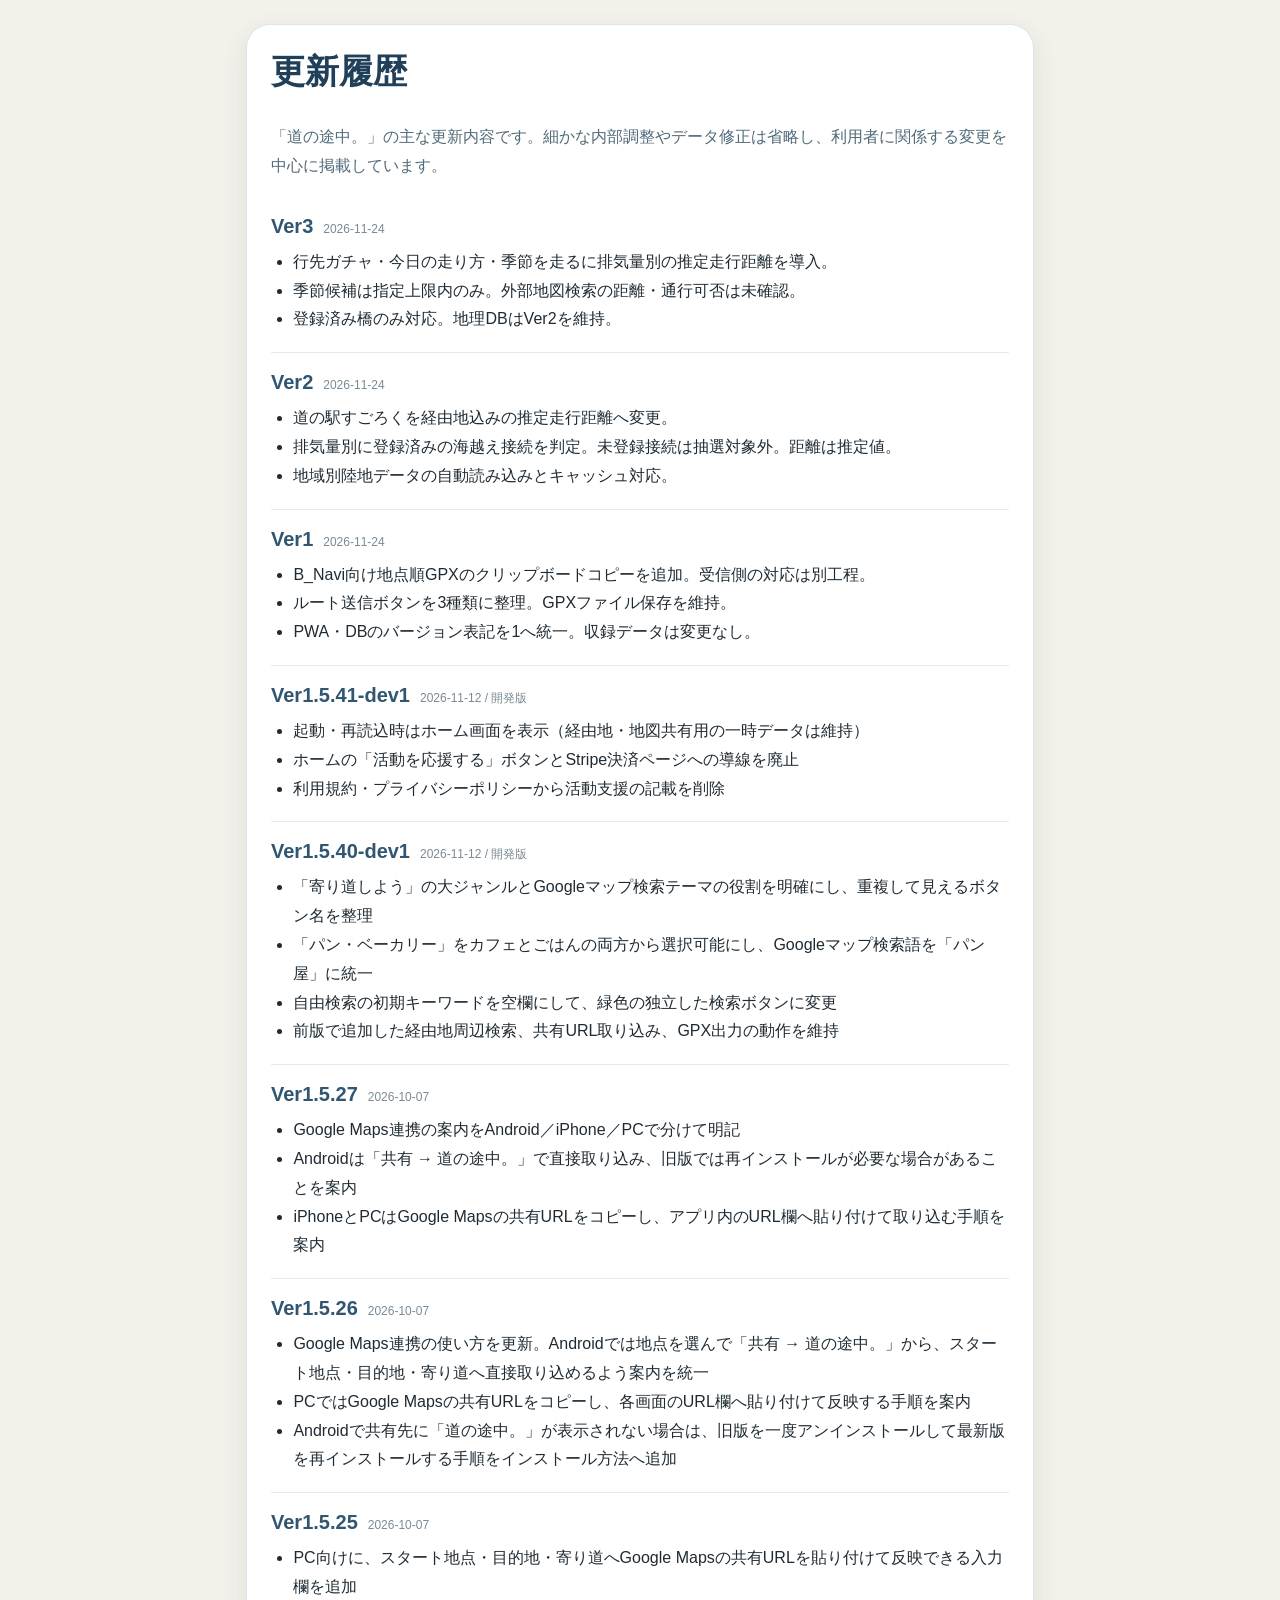
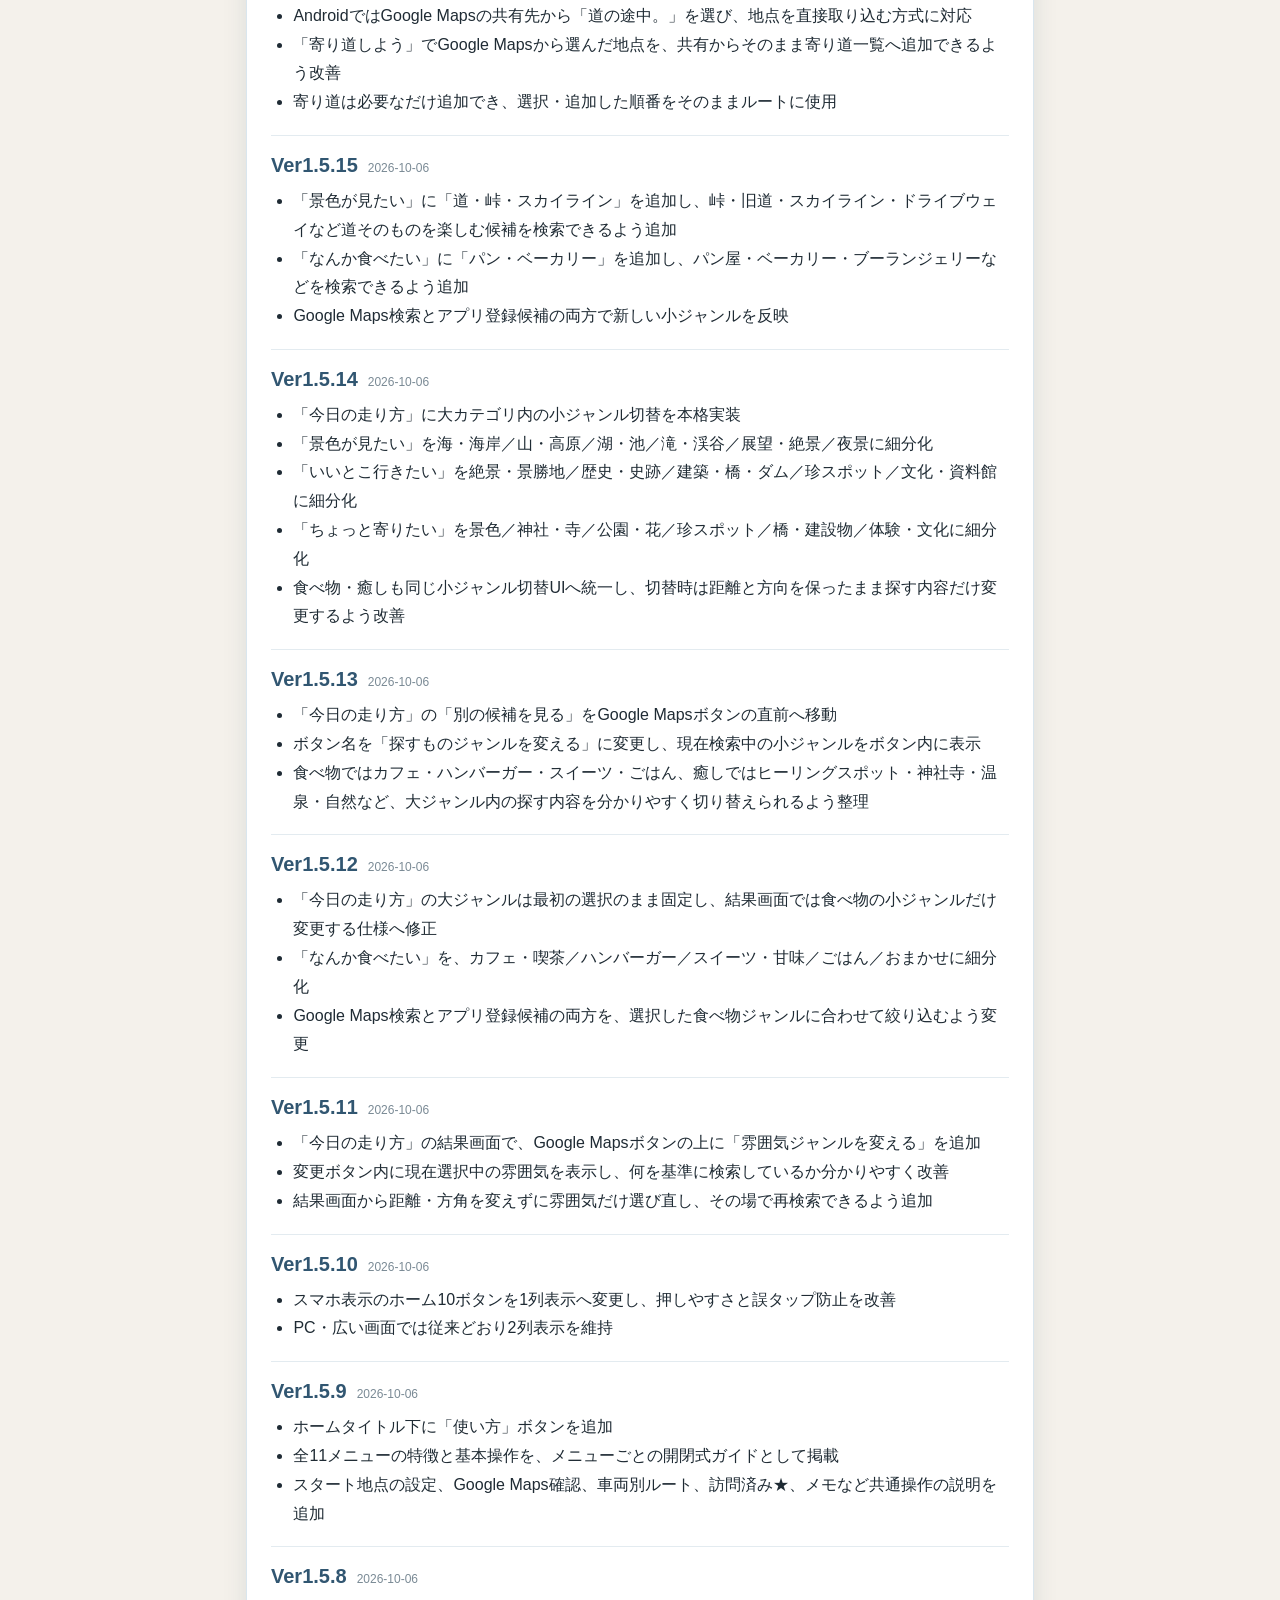
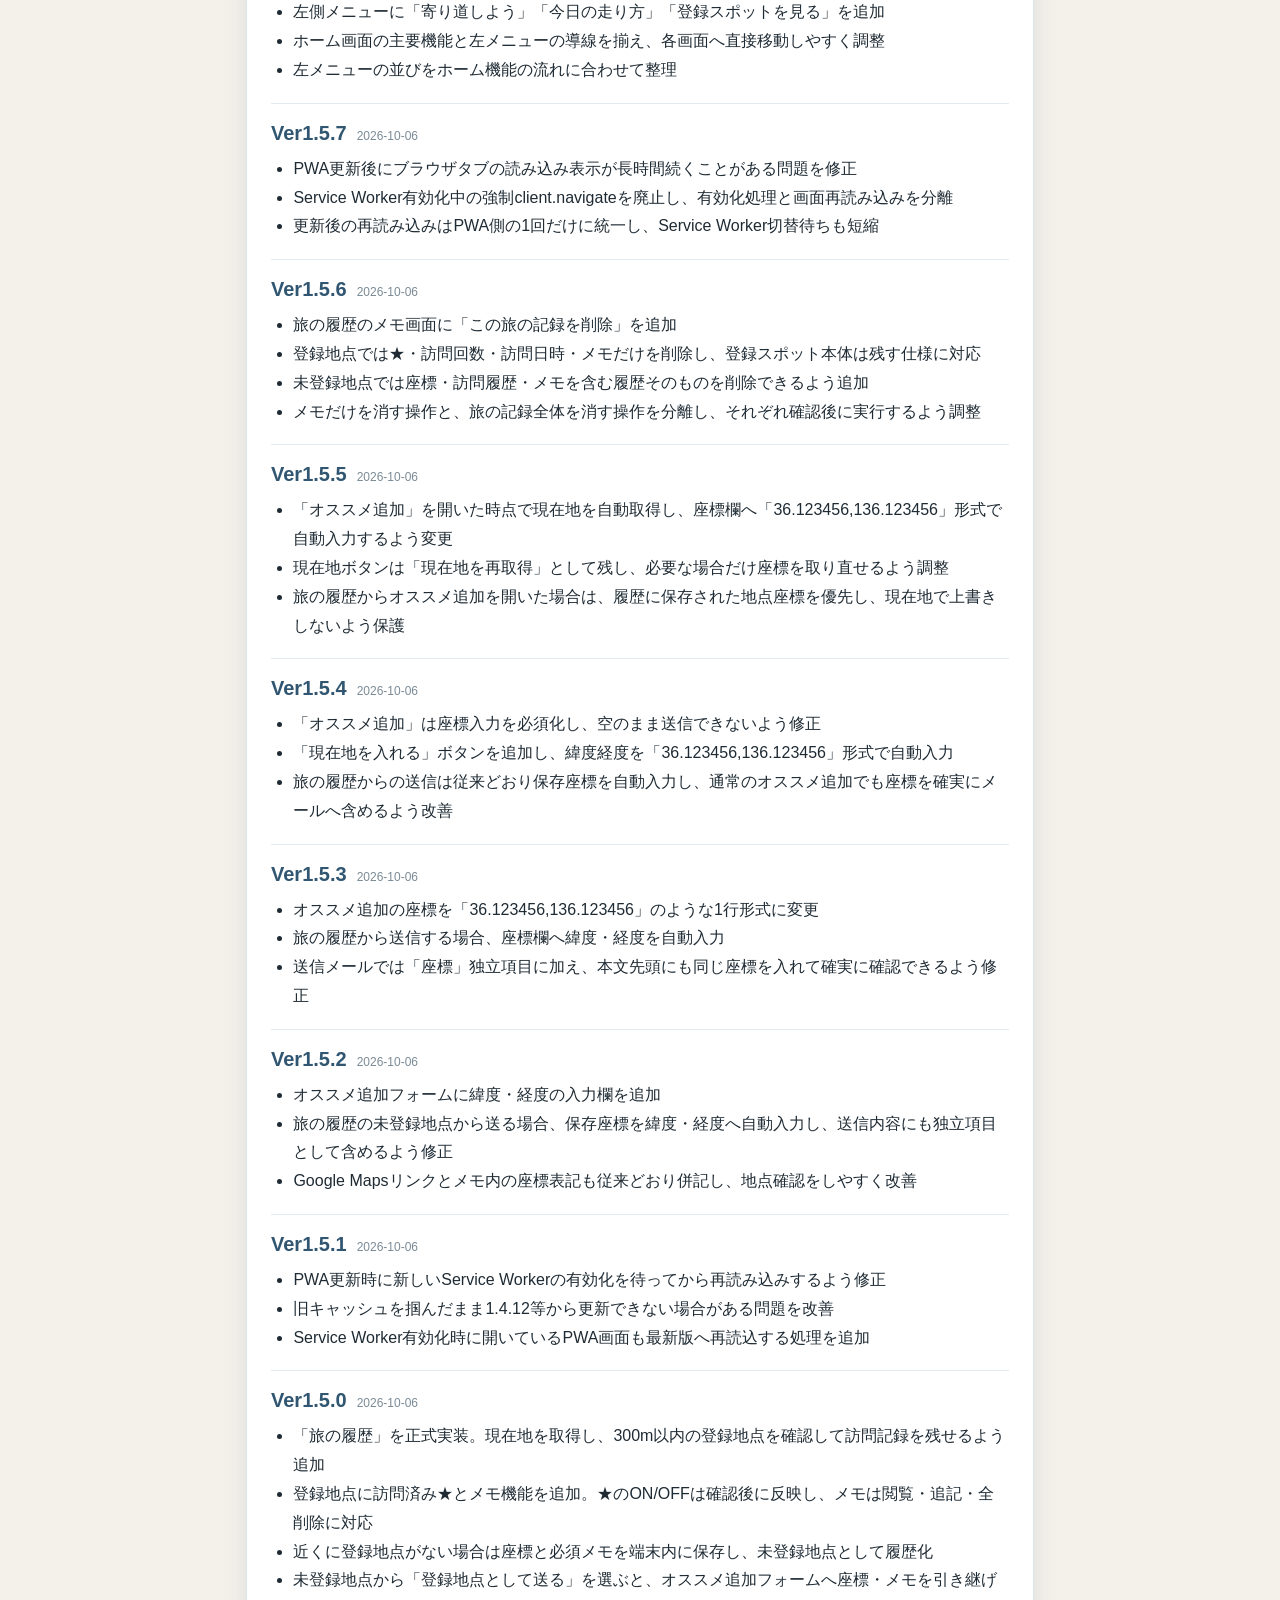
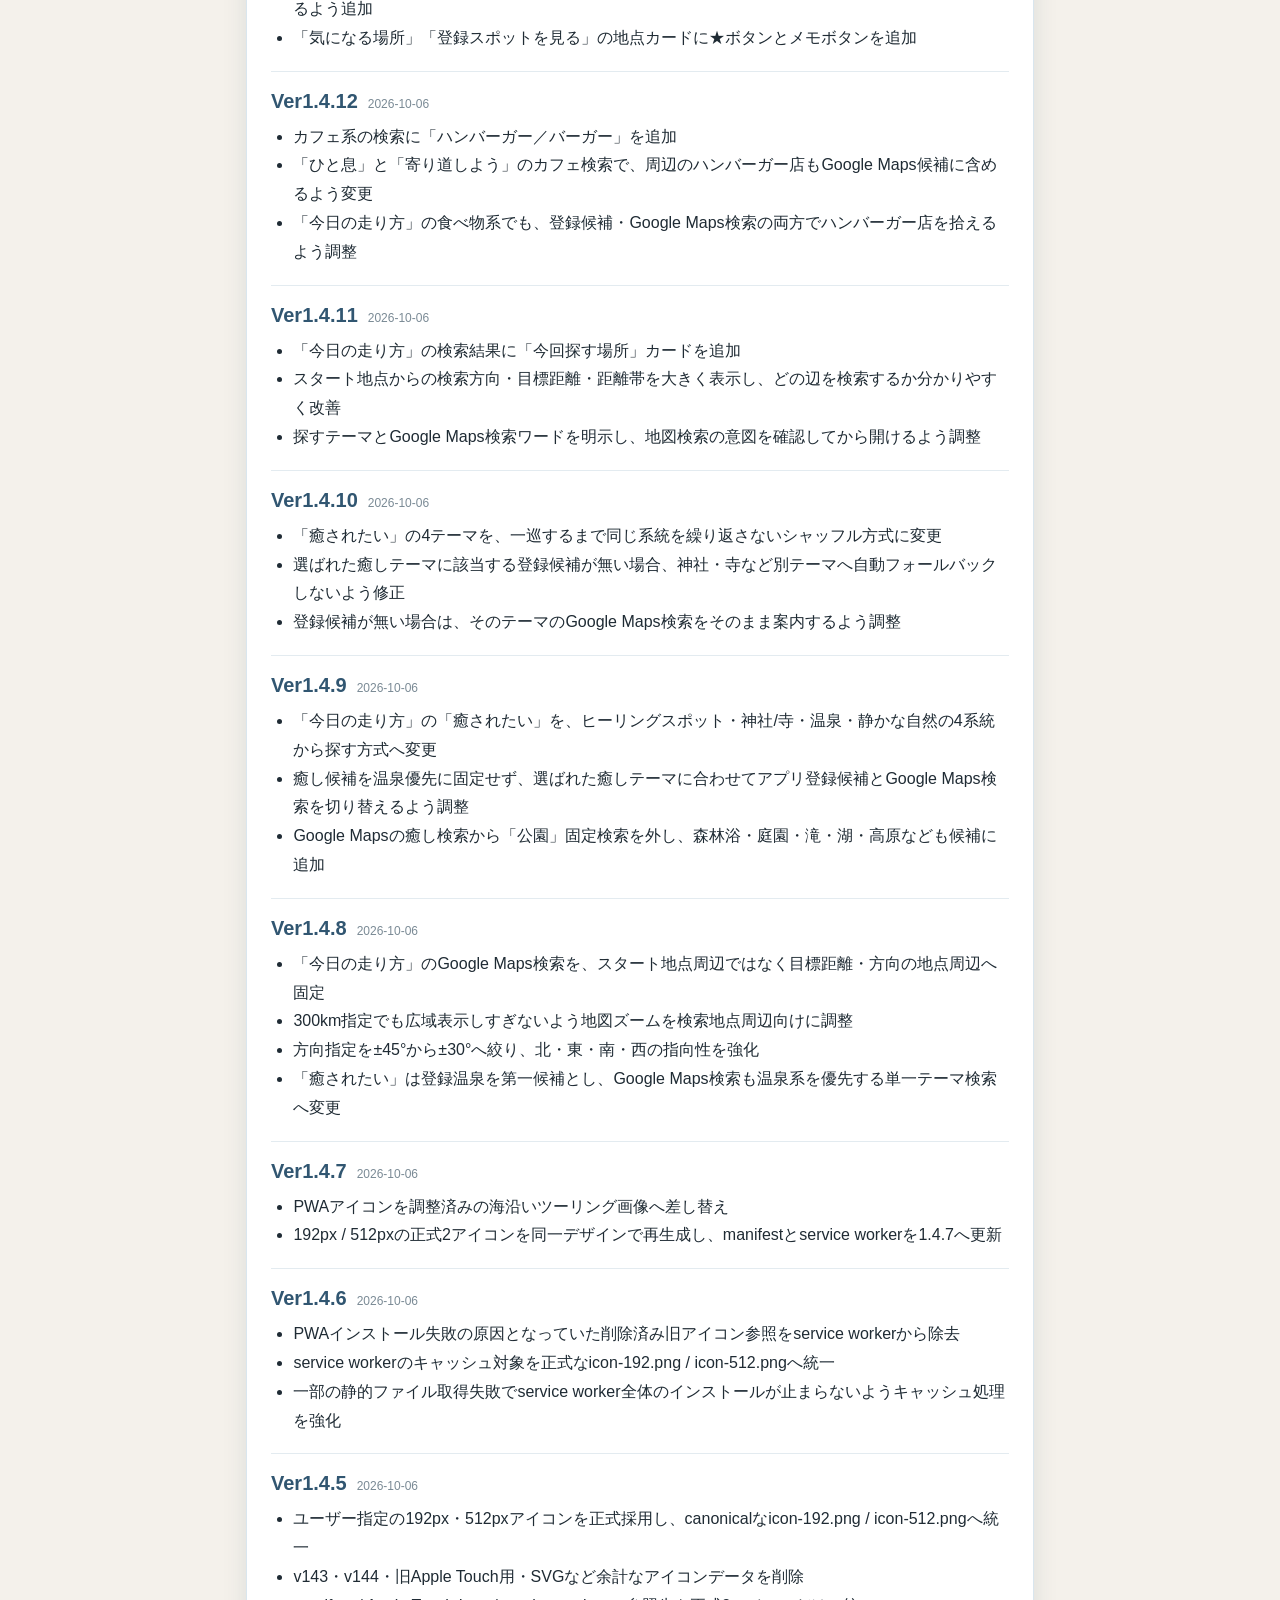
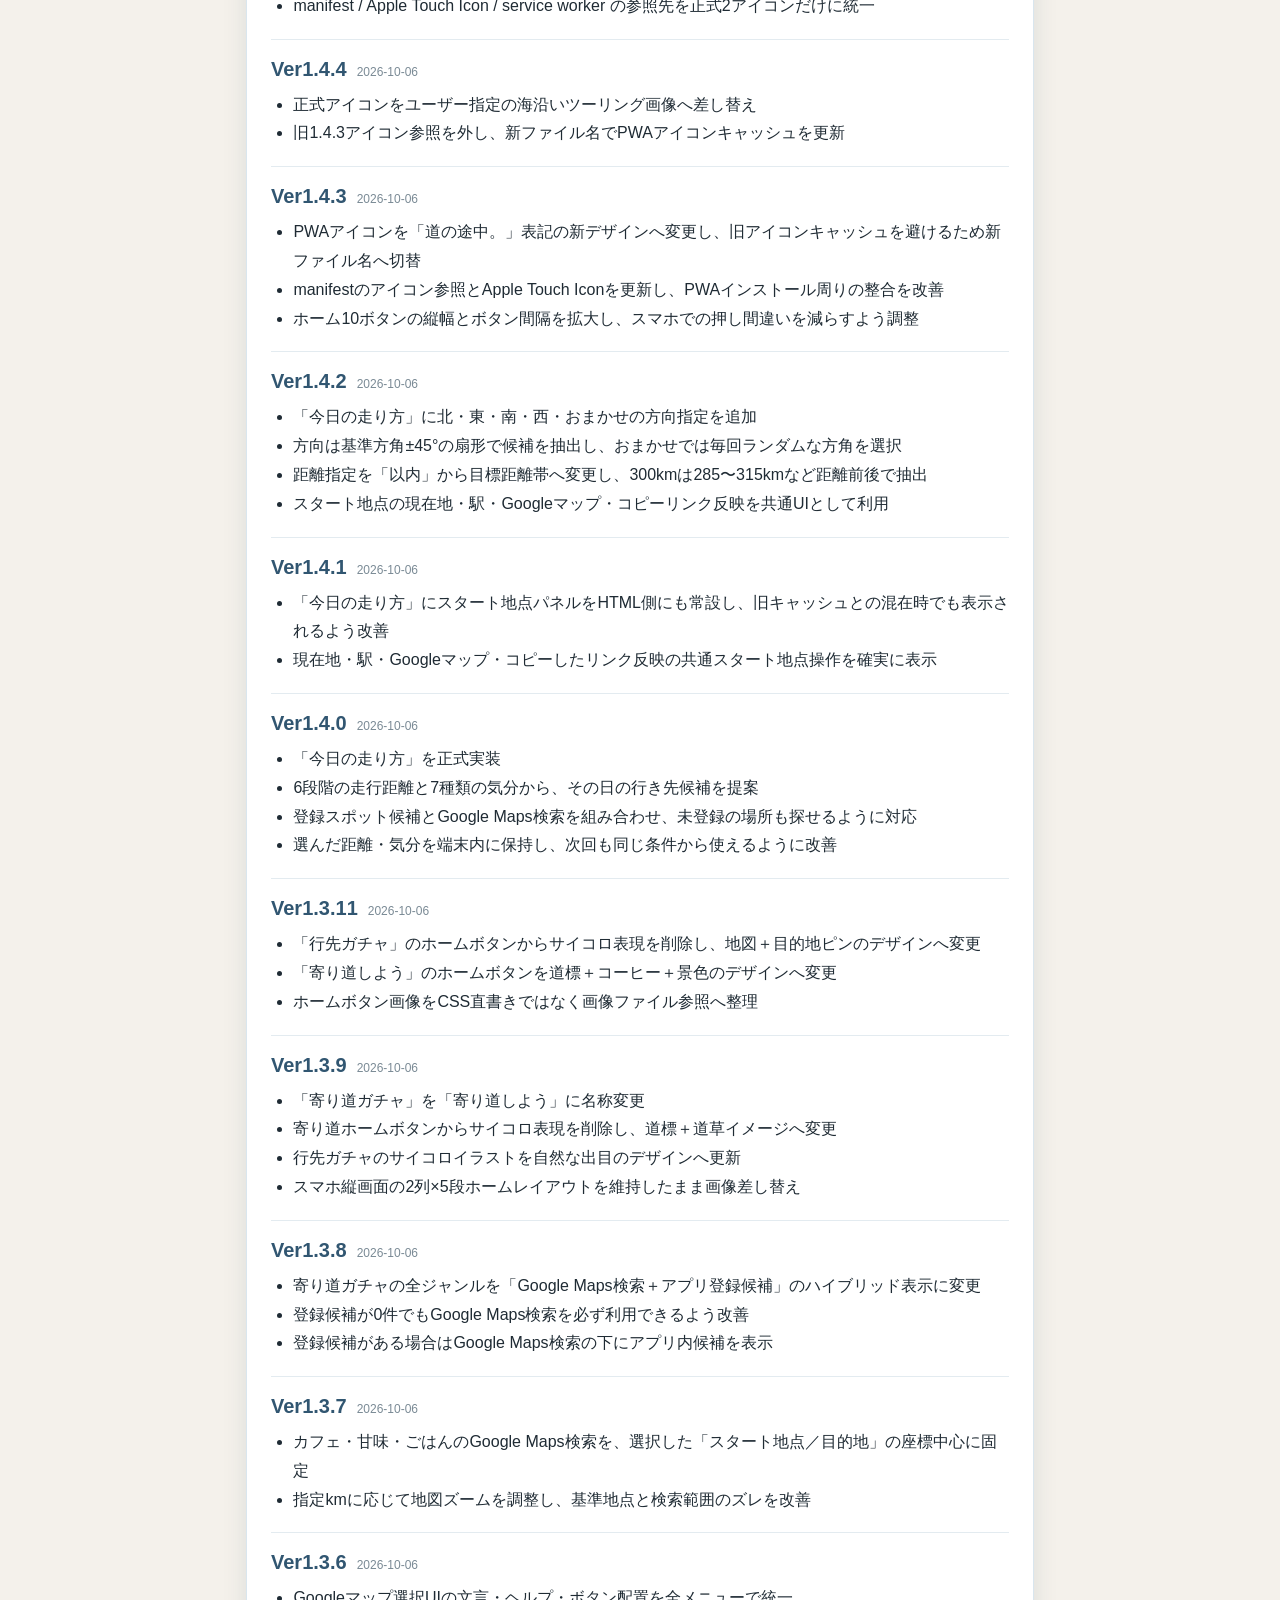
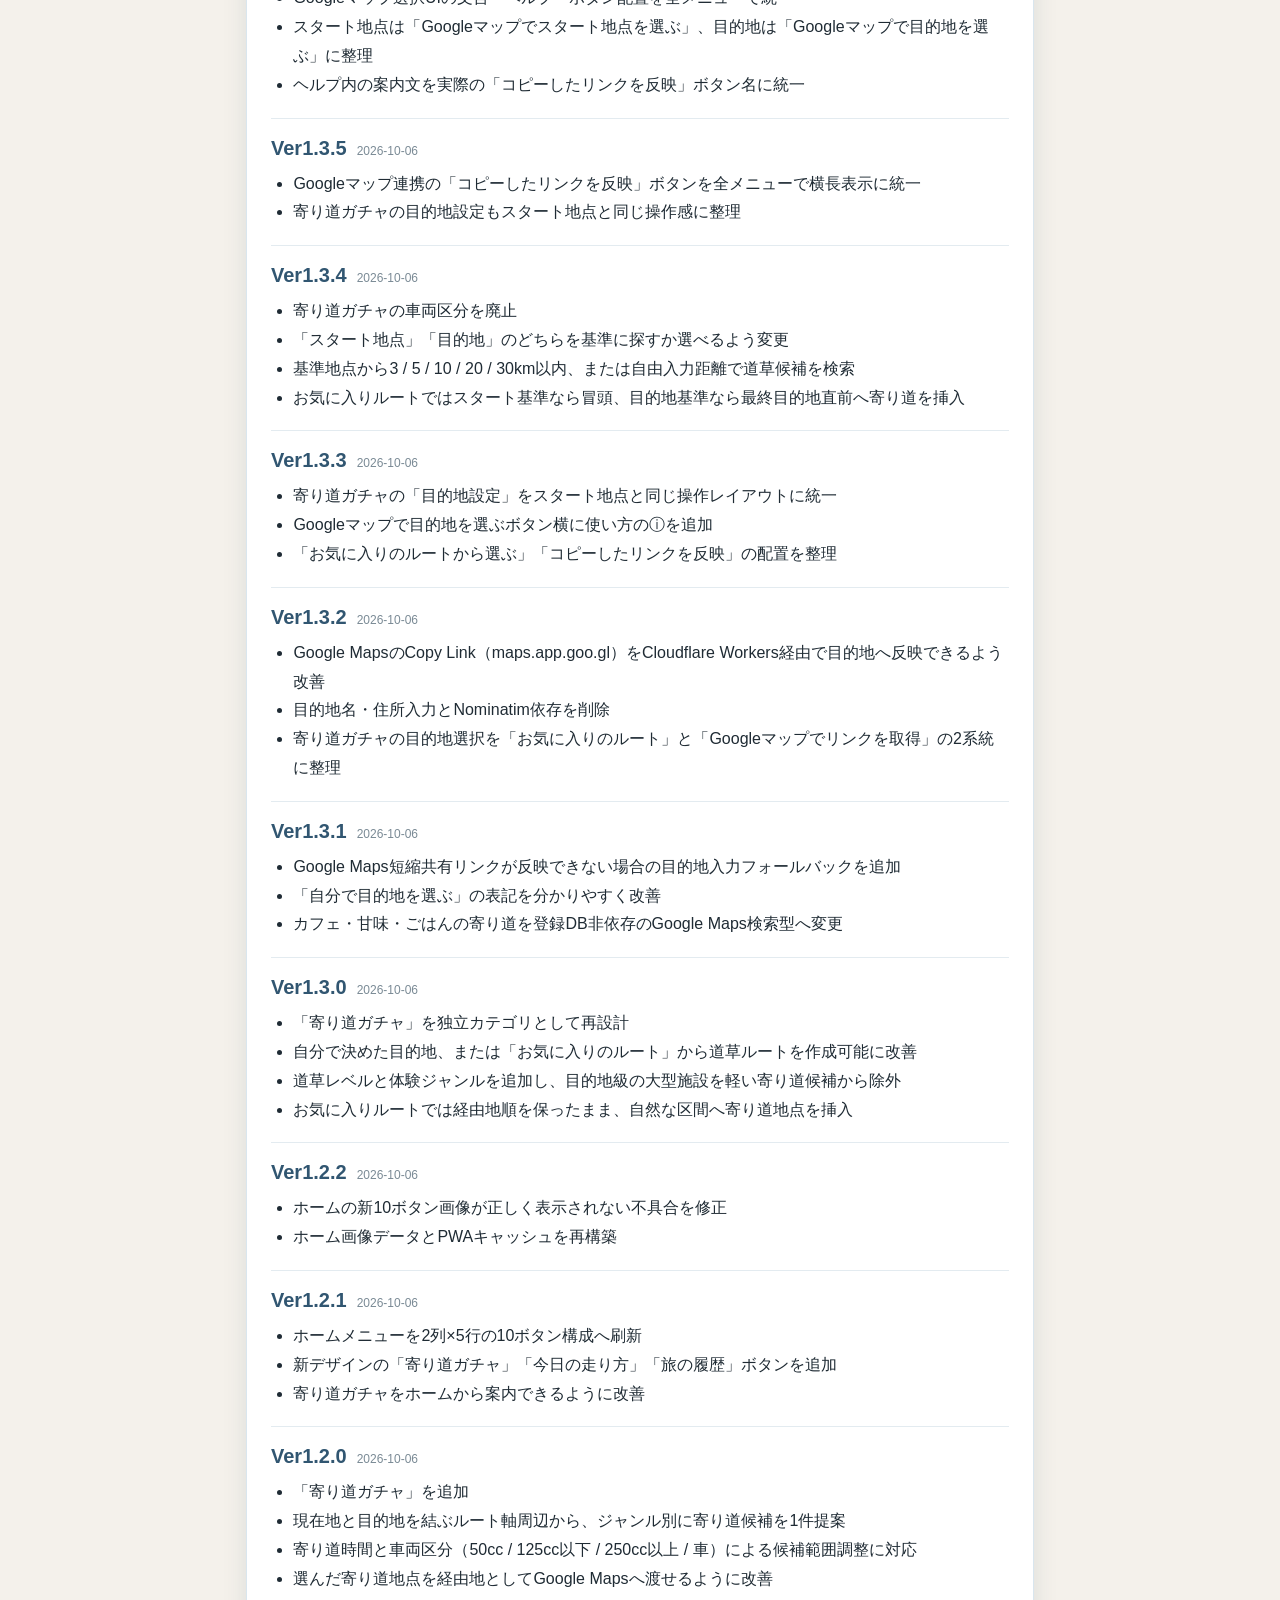
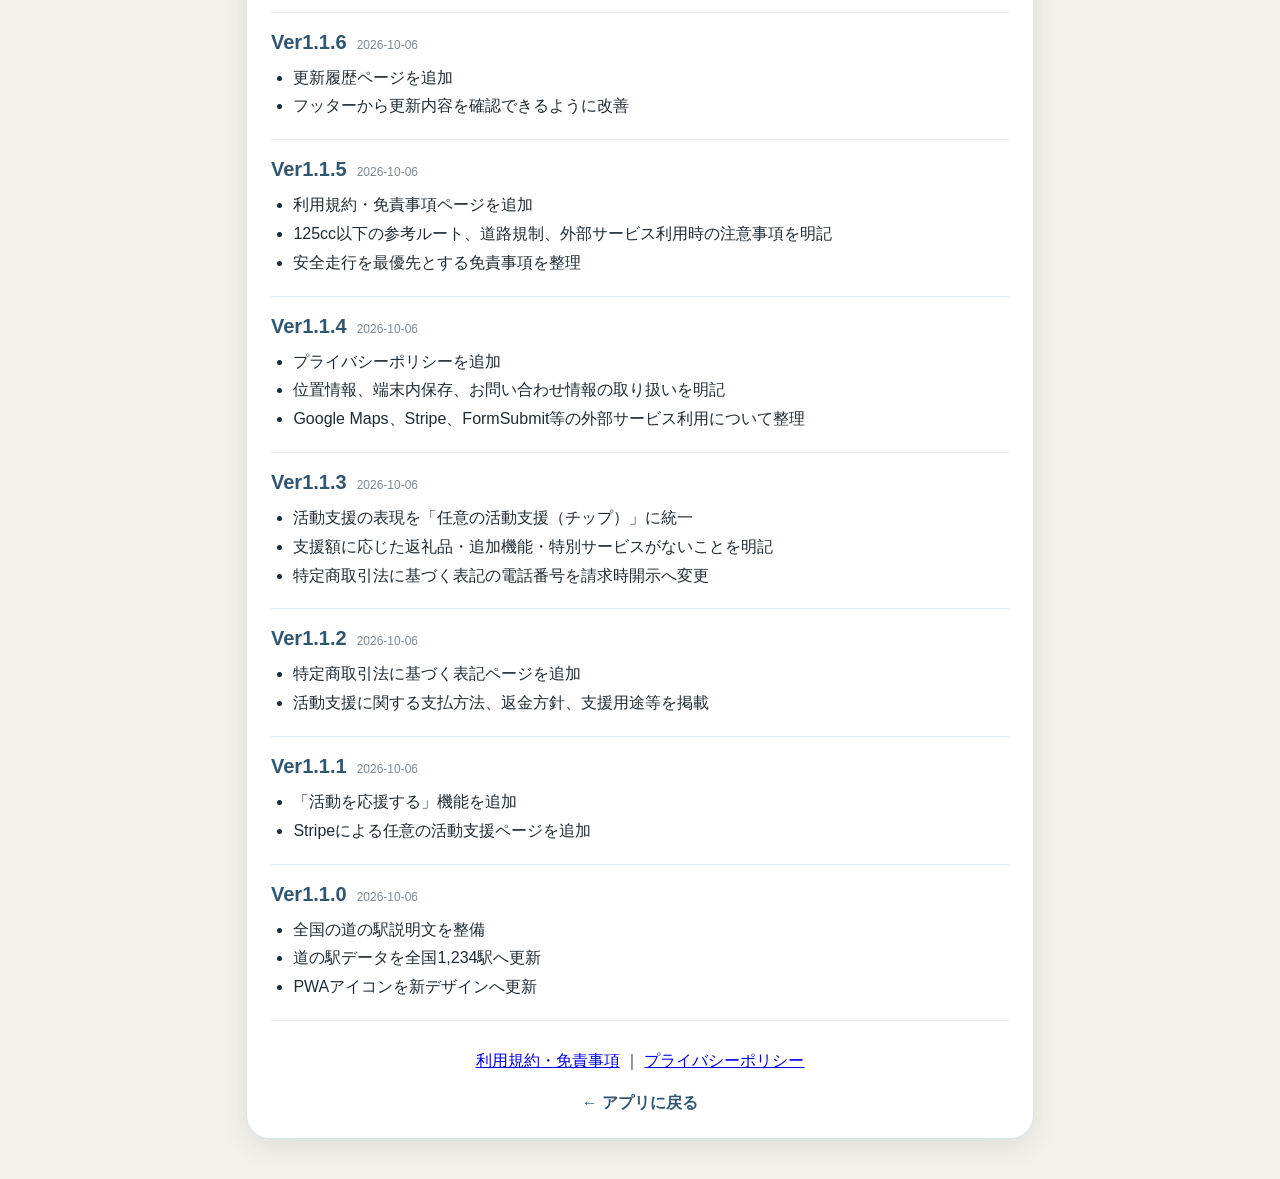
==== history.html @ 9b3a37dd "Stage 8.4–8.6: consolidate Ver3 release candidate and upgrade gate" ====
<!doctype html>
<html lang="ja">
<head>
<meta charset="utf-8">
<meta name="viewport" content="width=device-width,initial-scale=1,viewport-fit=cover">
<title>更新履歴｜道の途中。</title>
<meta name="theme-color" content="#f7fbff">
<link rel="stylesheet" href="style.css?v=1.5.15">
<style>
.history-page{max-width:820px;margin:0 auto;padding:24px 16px 40px}
.history-card{background:#fff;border:1px solid #d9e6ee;border-radius:24px;padding:24px;box-shadow:0 8px 26px #173a4f1a}
.history-card h1{margin-top:0;color:#203f59;font-size:clamp(24px,5vw,34px)}
.history-intro{line-height:1.8;color:#526a79}
.history-entry{padding:18px 0;border-bottom:1px solid #e3ebf0}
.history-entry:last-child{border-bottom:0}
.history-head{display:flex;gap:10px;align-items:baseline;flex-wrap:wrap}
.history-ver{font-size:20px;font-weight:800;color:#315671}
.history-date{font-size:12px;color:#7a8a95}
.history-entry ul{margin:10px 0 0;padding-left:1.4em;line-height:1.8}
.history-links{text-align:center;margin-top:24px;line-height:2}
.history-back{display:block;text-align:center;margin-top:16px;color:#315671;text-decoration:none;font-weight:700}
</style>
</head>
<body>
<main class="history-page">
<section class="history-card">
<h1>更新履歴</h1>
<p class="history-intro">「道の途中。」の主な更新内容です。細かな内部調整やデータ修正は省略し、利用者に関係する変更を中心に掲載しています。</p>

<div class="history-entry"><div class="history-head"><span class="history-ver">Ver3</span><span class="history-date">2026-11-24</span></div><ul><li>行先ガチャ・今日の走り方・季節を走るに排気量別の推定走行距離を導入。</li><li>季節候補は指定上限内のみ。外部地図検索の距離・通行可否は未確認。</li><li>登録済み橋のみ対応。地理DBはVer2を維持。</li></ul></div>
<div class="history-entry">
  <div class="history-head"><span class="history-ver">Ver2</span><span class="history-date">2026-11-24</span></div>
  <ul><li>道の駅すごろくを経由地込みの推定走行距離へ変更。</li><li>排気量別に登録済みの海越え接続を判定。未登録接続は抽選対象外。距離は推定値。</li><li>地域別陸地データの自動読み込みとキャッシュ対応。</li></ul>
</div>
<div class="history-entry">
  <div class="history-head"><span class="history-ver">Ver1</span><span class="history-date">2026-11-24</span></div>
  <ul><li>B_Navi向け地点順GPXのクリップボードコピーを追加。受信側の対応は別工程。</li><li>ルート送信ボタンを3種類に整理。GPXファイル保存を維持。</li><li>PWA・DBのバージョン表記を1へ統一。収録データは変更なし。</li></ul>
</div>
<div class="history-entry">
  <div class="history-head"><span class="history-ver">Ver1.5.41-dev1</span><span class="history-date">2026-11-12 / 開発版</span></div>
  <ul>
    <li>起動・再読込時はホーム画面を表示（経由地・地図共有用の一時データは維持）</li>
    <li>ホームの「活動を応援する」ボタンとStripe決済ページへの導線を廃止</li>
    <li>利用規約・プライバシーポリシーから活動支援の記載を削除</li>
  </ul>
</div>

<div class="history-entry">
  <div class="history-head"><span class="history-ver">Ver1.5.40-dev1</span><span class="history-date">2026-11-12 / 開発版</span></div>
  <ul>
    <li>「寄り道しよう」の大ジャンルとGoogleマップ検索テーマの役割を明確にし、重複して見えるボタン名を整理</li>
    <li>「パン・ベーカリー」をカフェとごはんの両方から選択可能にし、Googleマップ検索語を「パン屋」に統一</li>
    <li>自由検索の初期キーワードを空欄にして、緑色の独立した検索ボタンに変更</li>
    <li>前版で追加した経由地周辺検索、共有URL取り込み、GPX出力の動作を維持</li>
  </ul>
</div>

<div class="history-entry">
  <div class="history-head"><span class="history-ver">Ver1.5.27</span><span class="history-date">2026-10-07</span></div>
  <ul>
    <li>Google Maps連携の案内をAndroid／iPhone／PCで分けて明記</li>
    <li>Androidは「共有 → 道の途中。」で直接取り込み、旧版では再インストールが必要な場合があることを案内</li>
    <li>iPhoneとPCはGoogle Mapsの共有URLをコピーし、アプリ内のURL欄へ貼り付けて取り込む手順を案内</li>
  </ul>
</div>

<div class="history-entry">
  <div class="history-head"><span class="history-ver">Ver1.5.26</span><span class="history-date">2026-10-07</span></div>
  <ul>
    <li>Google Maps連携の使い方を更新。Androidでは地点を選んで「共有 → 道の途中。」から、スタート地点・目的地・寄り道へ直接取り込めるよう案内を統一</li>
    <li>PCではGoogle Mapsの共有URLをコピーし、各画面のURL欄へ貼り付けて反映する手順を案内</li>
    <li>Androidで共有先に「道の途中。」が表示されない場合は、旧版を一度アンインストールして最新版を再インストールする手順をインストール方法へ追加</li>
  </ul>
</div>

<div class="history-entry">
  <div class="history-head"><span class="history-ver">Ver1.5.25</span><span class="history-date">2026-10-07</span></div>
  <ul>
    <li>PC向けに、スタート地点・目的地・寄り道へGoogle Mapsの共有URLを貼り付けて反映できる入力欄を追加</li>
    <li>AndroidではGoogle Mapsの共有先から「道の途中。」を選び、地点を直接取り込む方式に対応</li>
    <li>「寄り道しよう」でGoogle Mapsから選んだ地点を、共有からそのまま寄り道一覧へ追加できるよう改善</li>
    <li>寄り道は必要なだけ追加でき、選択・追加した順番をそのままルートに使用</li>
  </ul>
</div>

<div class="history-entry">
  <div class="history-head"><span class="history-ver">Ver1.5.15</span><span class="history-date">2026-10-06</span></div>
  <ul>
    <li>「景色が見たい」に「道・峠・スカイライン」を追加し、峠・旧道・スカイライン・ドライブウェイなど道そのものを楽しむ候補を検索できるよう追加</li>
    <li>「なんか食べたい」に「パン・ベーカリー」を追加し、パン屋・ベーカリー・ブーランジェリーなどを検索できるよう追加</li>
    <li>Google Maps検索とアプリ登録候補の両方で新しい小ジャンルを反映</li>
  </ul>
</div>

<div class="history-entry">
  <div class="history-head"><span class="history-ver">Ver1.5.14</span><span class="history-date">2026-10-06</span></div>
  <ul>
    <li>「今日の走り方」に大カテゴリ内の小ジャンル切替を本格実装</li>
    <li>「景色が見たい」を海・海岸／山・高原／湖・池／滝・渓谷／展望・絶景／夜景に細分化</li>
    <li>「いいとこ行きたい」を絶景・景勝地／歴史・史跡／建築・橋・ダム／珍スポット／文化・資料館に細分化</li>
    <li>「ちょっと寄りたい」を景色／神社・寺／公園・花／珍スポット／橋・建設物／体験・文化に細分化</li>
    <li>食べ物・癒しも同じ小ジャンル切替UIへ統一し、切替時は距離と方向を保ったまま探す内容だけ変更するよう改善</li>
  </ul>
</div>

<div class="history-entry">
  <div class="history-head"><span class="history-ver">Ver1.5.13</span><span class="history-date">2026-10-06</span></div>
  <ul>
    <li>「今日の走り方」の「別の候補を見る」をGoogle Mapsボタンの直前へ移動</li>
    <li>ボタン名を「探すものジャンルを変える」に変更し、現在検索中の小ジャンルをボタン内に表示</li>
    <li>食べ物ではカフェ・ハンバーガー・スイーツ・ごはん、癒しではヒーリングスポット・神社寺・温泉・自然など、大ジャンル内の探す内容を分かりやすく切り替えられるよう整理</li>
  </ul>
</div>

<div class="history-entry">
  <div class="history-head"><span class="history-ver">Ver1.5.12</span><span class="history-date">2026-10-06</span></div>
  <ul>
    <li>「今日の走り方」の大ジャンルは最初の選択のまま固定し、結果画面では食べ物の小ジャンルだけ変更する仕様へ修正</li>
    <li>「なんか食べたい」を、カフェ・喫茶／ハンバーガー／スイーツ・甘味／ごはん／おまかせに細分化</li>
    <li>Google Maps検索とアプリ登録候補の両方を、選択した食べ物ジャンルに合わせて絞り込むよう変更</li>
  </ul>
</div>

<div class="history-entry">
  <div class="history-head"><span class="history-ver">Ver1.5.11</span><span class="history-date">2026-10-06</span></div>
  <ul>
    <li>「今日の走り方」の結果画面で、Google Mapsボタンの上に「雰囲気ジャンルを変える」を追加</li>
    <li>変更ボタン内に現在選択中の雰囲気を表示し、何を基準に検索しているか分かりやすく改善</li>
    <li>結果画面から距離・方角を変えずに雰囲気だけ選び直し、その場で再検索できるよう追加</li>
  </ul>
</div>

<div class="history-entry">
  <div class="history-head"><span class="history-ver">Ver1.5.10</span><span class="history-date">2026-10-06</span></div>
  <ul>
    <li>スマホ表示のホーム10ボタンを1列表示へ変更し、押しやすさと誤タップ防止を改善</li>
    <li>PC・広い画面では従来どおり2列表示を維持</li>
  </ul>
</div>

<div class="history-entry">
  <div class="history-head"><span class="history-ver">Ver1.5.9</span><span class="history-date">2026-10-06</span></div>
  <ul>
    <li>ホームタイトル下に「使い方」ボタンを追加</li>
    <li>全11メニューの特徴と基本操作を、メニューごとの開閉式ガイドとして掲載</li>
    <li>スタート地点の設定、Google Maps確認、車両別ルート、訪問済み★、メモなど共通操作の説明を追加</li>
  </ul>
</div>

<div class="history-entry">
  <div class="history-head"><span class="history-ver">Ver1.5.8</span><span class="history-date">2026-10-06</span></div>
  <ul>
    <li>左側メニューに「寄り道しよう」「今日の走り方」「登録スポットを見る」を追加</li>
    <li>ホーム画面の主要機能と左メニューの導線を揃え、各画面へ直接移動しやすく調整</li>
    <li>左メニューの並びをホーム機能の流れに合わせて整理</li>
  </ul>
</div>

<div class="history-entry">
  <div class="history-head"><span class="history-ver">Ver1.5.7</span><span class="history-date">2026-10-06</span></div>
  <ul>
    <li>PWA更新後にブラウザタブの読み込み表示が長時間続くことがある問題を修正</li>
    <li>Service Worker有効化中の強制client.navigateを廃止し、有効化処理と画面再読み込みを分離</li>
    <li>更新後の再読み込みはPWA側の1回だけに統一し、Service Worker切替待ちも短縮</li>
  </ul>
</div>

<div class="history-entry">
  <div class="history-head"><span class="history-ver">Ver1.5.6</span><span class="history-date">2026-10-06</span></div>
  <ul>
    <li>旅の履歴のメモ画面に「この旅の記録を削除」を追加</li>
    <li>登録地点では★・訪問回数・訪問日時・メモだけを削除し、登録スポット本体は残す仕様に対応</li>
    <li>未登録地点では座標・訪問履歴・メモを含む履歴そのものを削除できるよう追加</li>
    <li>メモだけを消す操作と、旅の記録全体を消す操作を分離し、それぞれ確認後に実行するよう調整</li>
  </ul>
</div>

<div class="history-entry">
  <div class="history-head"><span class="history-ver">Ver1.5.5</span><span class="history-date">2026-10-06</span></div>
  <ul>
    <li>「オススメ追加」を開いた時点で現在地を自動取得し、座標欄へ「36.123456,136.123456」形式で自動入力するよう変更</li>
    <li>現在地ボタンは「現在地を再取得」として残し、必要な場合だけ座標を取り直せるよう調整</li>
    <li>旅の履歴からオススメ追加を開いた場合は、履歴に保存された地点座標を優先し、現在地で上書きしないよう保護</li>
  </ul>
</div>

<div class="history-entry">
  <div class="history-head"><span class="history-ver">Ver1.5.4</span><span class="history-date">2026-10-06</span></div>
  <ul>
    <li>「オススメ追加」は座標入力を必須化し、空のまま送信できないよう修正</li>
    <li>「現在地を入れる」ボタンを追加し、緯度経度を「36.123456,136.123456」形式で自動入力</li>
    <li>旅の履歴からの送信は従来どおり保存座標を自動入力し、通常のオススメ追加でも座標を確実にメールへ含めるよう改善</li>
  </ul>
</div>

<div class="history-entry">
  <div class="history-head"><span class="history-ver">Ver1.5.3</span><span class="history-date">2026-10-06</span></div>
  <ul>
    <li>オススメ追加の座標を「36.123456,136.123456」のような1行形式に変更</li>
    <li>旅の履歴から送信する場合、座標欄へ緯度・経度を自動入力</li>
    <li>送信メールでは「座標」独立項目に加え、本文先頭にも同じ座標を入れて確実に確認できるよう修正</li>
  </ul>
</div>

<div class="history-entry">
  <div class="history-head"><span class="history-ver">Ver1.5.2</span><span class="history-date">2026-10-06</span></div>
  <ul>
    <li>オススメ追加フォームに緯度・経度の入力欄を追加</li>
    <li>旅の履歴の未登録地点から送る場合、保存座標を緯度・経度へ自動入力し、送信内容にも独立項目として含めるよう修正</li>
    <li>Google Mapsリンクとメモ内の座標表記も従来どおり併記し、地点確認をしやすく改善</li>
  </ul>
</div>

<div class="history-entry">
  <div class="history-head"><span class="history-ver">Ver1.5.1</span><span class="history-date">2026-10-06</span></div>
  <ul>
    <li>PWA更新時に新しいService Workerの有効化を待ってから再読み込みするよう修正</li>
    <li>旧キャッシュを掴んだまま1.4.12等から更新できない場合がある問題を改善</li>
    <li>Service Worker有効化時に開いているPWA画面も最新版へ再読込する処理を追加</li>
  </ul>
</div>

<div class="history-entry">
  <div class="history-head"><span class="history-ver">Ver1.5.0</span><span class="history-date">2026-10-06</span></div>
  <ul>
    <li>「旅の履歴」を正式実装。現在地を取得し、300m以内の登録地点を確認して訪問記録を残せるよう追加</li>
    <li>登録地点に訪問済み★とメモ機能を追加。★のON/OFFは確認後に反映し、メモは閲覧・追記・全削除に対応</li>
    <li>近くに登録地点がない場合は座標と必須メモを端末内に保存し、未登録地点として履歴化</li>
    <li>未登録地点から「登録地点として送る」を選ぶと、オススメ追加フォームへ座標・メモを引き継げるよう追加</li>
    <li>「気になる場所」「登録スポットを見る」の地点カードに★ボタンとメモボタンを追加</li>
  </ul>
</div>

<div class="history-entry">
  <div class="history-head"><span class="history-ver">Ver1.4.12</span><span class="history-date">2026-10-06</span></div>
  <ul>
    <li>カフェ系の検索に「ハンバーガー／バーガー」を追加</li>
    <li>「ひと息」と「寄り道しよう」のカフェ検索で、周辺のハンバーガー店もGoogle Maps候補に含めるよう変更</li>
    <li>「今日の走り方」の食べ物系でも、登録候補・Google Maps検索の両方でハンバーガー店を拾えるよう調整</li>
  </ul>
</div>

<div class="history-entry">
  <div class="history-head"><span class="history-ver">Ver1.4.11</span><span class="history-date">2026-10-06</span></div>
  <ul>
    <li>「今日の走り方」の検索結果に「今回探す場所」カードを追加</li>
    <li>スタート地点からの検索方向・目標距離・距離帯を大きく表示し、どの辺を検索するか分かりやすく改善</li>
    <li>探すテーマとGoogle Maps検索ワードを明示し、地図検索の意図を確認してから開けるよう調整</li>
  </ul>
</div>

<div class="history-entry">
  <div class="history-head"><span class="history-ver">Ver1.4.10</span><span class="history-date">2026-10-06</span></div>
  <ul>
    <li>「癒されたい」の4テーマを、一巡するまで同じ系統を繰り返さないシャッフル方式に変更</li>
    <li>選ばれた癒しテーマに該当する登録候補が無い場合、神社・寺など別テーマへ自動フォールバックしないよう修正</li>
    <li>登録候補が無い場合は、そのテーマのGoogle Maps検索をそのまま案内するよう調整</li>
  </ul>
</div>

<div class="history-entry">
  <div class="history-head"><span class="history-ver">Ver1.4.9</span><span class="history-date">2026-10-06</span></div>
  <ul>
    <li>「今日の走り方」の「癒されたい」を、ヒーリングスポット・神社/寺・温泉・静かな自然の4系統から探す方式へ変更</li>
    <li>癒し候補を温泉優先に固定せず、選ばれた癒しテーマに合わせてアプリ登録候補とGoogle Maps検索を切り替えるよう調整</li>
    <li>Google Mapsの癒し検索から「公園」固定検索を外し、森林浴・庭園・滝・湖・高原なども候補に追加</li>
  </ul>
</div>

<div class="history-entry">
  <div class="history-head"><span class="history-ver">Ver1.4.8</span><span class="history-date">2026-10-06</span></div>
  <ul>
    <li>「今日の走り方」のGoogle Maps検索を、スタート地点周辺ではなく目標距離・方向の地点周辺へ固定</li>
    <li>300km指定でも広域表示しすぎないよう地図ズームを検索地点周辺向けに調整</li>
    <li>方向指定を±45°から±30°へ絞り、北・東・南・西の指向性を強化</li>
    <li>「癒されたい」は登録温泉を第一候補とし、Google Maps検索も温泉系を優先する単一テーマ検索へ変更</li>
  </ul>
</div>

<div class="history-entry">
  <div class="history-head"><span class="history-ver">Ver1.4.7</span><span class="history-date">2026-10-06</span></div>
  <ul>
    <li>PWAアイコンを調整済みの海沿いツーリング画像へ差し替え</li>
    <li>192px / 512pxの正式2アイコンを同一デザインで再生成し、manifestとservice workerを1.4.7へ更新</li>
  </ul>
</div>

<div class="history-entry">
  <div class="history-head"><span class="history-ver">Ver1.4.6</span><span class="history-date">2026-10-06</span></div>
  <ul>
    <li>PWAインストール失敗の原因となっていた削除済み旧アイコン参照をservice workerから除去</li>
    <li>service workerのキャッシュ対象を正式なicon-192.png / icon-512.pngへ統一</li>
    <li>一部の静的ファイル取得失敗でservice worker全体のインストールが止まらないようキャッシュ処理を強化</li>
  </ul>
</div>

<div class="history-entry">
  <div class="history-head"><span class="history-ver">Ver1.4.5</span><span class="history-date">2026-10-06</span></div>
  <ul>
    <li>ユーザー指定の192px・512pxアイコンを正式採用し、canonicalなicon-192.png / icon-512.pngへ統一</li>
    <li>v143・v144・旧Apple Touch用・SVGなど余計なアイコンデータを削除</li>
    <li>manifest / Apple Touch Icon / service worker の参照先を正式2アイコンだけに統一</li>
  </ul>
</div>

<div class="history-entry">
  <div class="history-head"><span class="history-ver">Ver1.4.4</span><span class="history-date">2026-10-06</span></div>
  <ul>
    <li>正式アイコンをユーザー指定の海沿いツーリング画像へ差し替え</li>
    <li>旧1.4.3アイコン参照を外し、新ファイル名でPWAアイコンキャッシュを更新</li>
  </ul>
</div>

<div class="history-entry">
  <div class="history-head"><span class="history-ver">Ver1.4.3</span><span class="history-date">2026-10-06</span></div>
  <ul>
    <li>PWAアイコンを「道の途中。」表記の新デザインへ変更し、旧アイコンキャッシュを避けるため新ファイル名へ切替</li>
    <li>manifestのアイコン参照とApple Touch Iconを更新し、PWAインストール周りの整合を改善</li>
    <li>ホーム10ボタンの縦幅とボタン間隔を拡大し、スマホでの押し間違いを減らすよう調整</li>
  </ul>
</div>

<div class="history-entry">
  <div class="history-head"><span class="history-ver">Ver1.4.2</span><span class="history-date">2026-10-06</span></div>
  <ul>
    <li>「今日の走り方」に北・東・南・西・おまかせの方向指定を追加</li>
    <li>方向は基準方角±45°の扇形で候補を抽出し、おまかせでは毎回ランダムな方角を選択</li>
    <li>距離指定を「以内」から目標距離帯へ変更し、300kmは285〜315kmなど距離前後で抽出</li>
    <li>スタート地点の現在地・駅・Googleマップ・コピーリンク反映を共通UIとして利用</li>
  </ul>
</div>

<div class="history-entry">
  <div class="history-head"><span class="history-ver">Ver1.4.1</span><span class="history-date">2026-10-06</span></div>
  <ul>
    <li>「今日の走り方」にスタート地点パネルをHTML側にも常設し、旧キャッシュとの混在時でも表示されるよう改善</li>
    <li>現在地・駅・Googleマップ・コピーしたリンク反映の共通スタート地点操作を確実に表示</li>
  </ul>
</div>

<div class="history-entry">
  <div class="history-head"><span class="history-ver">Ver1.4.0</span><span class="history-date">2026-10-06</span></div>
  <ul>
    <li>「今日の走り方」を正式実装</li>
    <li>6段階の走行距離と7種類の気分から、その日の行き先候補を提案</li>
    <li>登録スポット候補とGoogle Maps検索を組み合わせ、未登録の場所も探せるように対応</li>
    <li>選んだ距離・気分を端末内に保持し、次回も同じ条件から使えるように改善</li>
  </ul>
</div>

<div class="history-entry">
  <div class="history-head"><span class="history-ver">Ver1.3.11</span><span class="history-date">2026-10-06</span></div>
  <ul>
    <li>「行先ガチャ」のホームボタンからサイコロ表現を削除し、地図＋目的地ピンのデザインへ変更</li>
    <li>「寄り道しよう」のホームボタンを道標＋コーヒー＋景色のデザインへ変更</li>
    <li>ホームボタン画像をCSS直書きではなく画像ファイル参照へ整理</li>
  </ul>
</div>

<div class="history-entry">
  <div class="history-head"><span class="history-ver">Ver1.3.9</span><span class="history-date">2026-10-06</span></div>
  <ul>
    <li>「寄り道ガチャ」を「寄り道しよう」に名称変更</li>
    <li>寄り道ホームボタンからサイコロ表現を削除し、道標＋道草イメージへ変更</li>
    <li>行先ガチャのサイコロイラストを自然な出目のデザインへ更新</li>
    <li>スマホ縦画面の2列×5段ホームレイアウトを維持したまま画像差し替え</li>
  </ul>
</div>

<div class="history-entry">
  <div class="history-head"><span class="history-ver">Ver1.3.8</span><span class="history-date">2026-10-06</span></div>
  <ul>
    <li>寄り道ガチャの全ジャンルを「Google Maps検索＋アプリ登録候補」のハイブリッド表示に変更</li>
    <li>登録候補が0件でもGoogle Maps検索を必ず利用できるよう改善</li>
    <li>登録候補がある場合はGoogle Maps検索の下にアプリ内候補を表示</li>
  </ul>
</div>

<div class="history-entry">
  <div class="history-head"><span class="history-ver">Ver1.3.7</span><span class="history-date">2026-10-06</span></div>
  <ul>
    <li>カフェ・甘味・ごはんのGoogle Maps検索を、選択した「スタート地点／目的地」の座標中心に固定</li>
    <li>指定kmに応じて地図ズームを調整し、基準地点と検索範囲のズレを改善</li>
  </ul>
</div>

<div class="history-entry">
  <div class="history-head"><span class="history-ver">Ver1.3.6</span><span class="history-date">2026-10-06</span></div>
  <ul>
    <li>Googleマップ選択UIの文言・ヘルプ・ボタン配置を全メニューで統一</li>
    <li>スタート地点は「Googleマップでスタート地点を選ぶ」、目的地は「Googleマップで目的地を選ぶ」に整理</li>
    <li>ヘルプ内の案内文を実際の「コピーしたリンクを反映」ボタン名に統一</li>
  </ul>
</div>

<div class="history-entry">
  <div class="history-head"><span class="history-ver">Ver1.3.5</span><span class="history-date">2026-10-06</span></div>
  <ul>
    <li>Googleマップ連携の「コピーしたリンクを反映」ボタンを全メニューで横長表示に統一</li>
    <li>寄り道ガチャの目的地設定もスタート地点と同じ操作感に整理</li>
  </ul>
</div>

<div class="history-entry">
  <div class="history-head"><span class="history-ver">Ver1.3.4</span><span class="history-date">2026-10-06</span></div>
  <ul>
    <li>寄り道ガチャの車両区分を廃止</li>
    <li>「スタート地点」「目的地」のどちらを基準に探すか選べるよう変更</li>
    <li>基準地点から3 / 5 / 10 / 20 / 30km以内、または自由入力距離で道草候補を検索</li>
    <li>お気に入りルートではスタート基準なら冒頭、目的地基準なら最終目的地直前へ寄り道を挿入</li>
  </ul>
</div>

<div class="history-entry">
  <div class="history-head"><span class="history-ver">Ver1.3.3</span><span class="history-date">2026-10-06</span></div>
  <ul>
    <li>寄り道ガチャの「目的地設定」をスタート地点と同じ操作レイアウトに統一</li>
    <li>Googleマップで目的地を選ぶボタン横に使い方のⓘを追加</li>
    <li>「お気に入りのルートから選ぶ」「コピーしたリンクを反映」の配置を整理</li>
  </ul>
</div>

<div class="history-entry">
  <div class="history-head"><span class="history-ver">Ver1.3.2</span><span class="history-date">2026-10-06</span></div>
  <ul>
    <li>Google MapsのCopy Link（maps.app.goo.gl）をCloudflare Workers経由で目的地へ反映できるよう改善</li>
    <li>目的地名・住所入力とNominatim依存を削除</li>
    <li>寄り道ガチャの目的地選択を「お気に入りのルート」と「Googleマップでリンクを取得」の2系統に整理</li>
  </ul>
</div>

<div class="history-entry">
  <div class="history-head"><span class="history-ver">Ver1.3.1</span><span class="history-date">2026-10-06</span></div>
  <ul>
    <li>Google Maps短縮共有リンクが反映できない場合の目的地入力フォールバックを追加</li>
    <li>「自分で目的地を選ぶ」の表記を分かりやすく改善</li>
    <li>カフェ・甘味・ごはんの寄り道を登録DB非依存のGoogle Maps検索型へ変更</li>
  </ul>
</div>

<div class="history-entry">
  <div class="history-head"><span class="history-ver">Ver1.3.0</span><span class="history-date">2026-10-06</span></div>
  <ul>
    <li>「寄り道ガチャ」を独立カテゴリとして再設計</li>
    <li>自分で決めた目的地、または「お気に入りのルート」から道草ルートを作成可能に改善</li>
    <li>道草レベルと体験ジャンルを追加し、目的地級の大型施設を軽い寄り道候補から除外</li>
    <li>お気に入りルートでは経由地順を保ったまま、自然な区間へ寄り道地点を挿入</li>
  </ul>
</div>

<div class="history-entry">
  <div class="history-head"><span class="history-ver">Ver1.2.2</span><span class="history-date">2026-10-06</span></div>
  <ul>
    <li>ホームの新10ボタン画像が正しく表示されない不具合を修正</li>
    <li>ホーム画像データとPWAキャッシュを再構築</li>
  </ul>
</div>

<div class="history-entry">
  <div class="history-head"><span class="history-ver">Ver1.2.1</span><span class="history-date">2026-10-06</span></div>
  <ul>
    <li>ホームメニューを2列×5行の10ボタン構成へ刷新</li>
    <li>新デザインの「寄り道ガチャ」「今日の走り方」「旅の履歴」ボタンを追加</li>
    <li>寄り道ガチャをホームから案内できるように改善</li>
  </ul>
</div>

<div class="history-entry">
  <div class="history-head"><span class="history-ver">Ver1.2.0</span><span class="history-date">2026-10-06</span></div>
  <ul>
    <li>「寄り道ガチャ」を追加</li>
    <li>現在地と目的地を結ぶルート軸周辺から、ジャンル別に寄り道候補を1件提案</li>
    <li>寄り道時間と車両区分（50cc / 125cc以下 / 250cc以上 / 車）による候補範囲調整に対応</li>
    <li>選んだ寄り道地点を経由地としてGoogle Mapsへ渡せるように改善</li>
  </ul>
</div>

<div class="history-entry">
  <div class="history-head"><span class="history-ver">Ver1.1.6</span><span class="history-date">2026-10-06</span></div>
  <ul>
    <li>更新履歴ページを追加</li>
    <li>フッターから更新内容を確認できるように改善</li>
  </ul>
</div>

<div class="history-entry">
  <div class="history-head"><span class="history-ver">Ver1.1.5</span><span class="history-date">2026-10-06</span></div>
  <ul>
    <li>利用規約・免責事項ページを追加</li>
    <li>125cc以下の参考ルート、道路規制、外部サービス利用時の注意事項を明記</li>
    <li>安全走行を最優先とする免責事項を整理</li>
  </ul>
</div>

<div class="history-entry">
  <div class="history-head"><span class="history-ver">Ver1.1.4</span><span class="history-date">2026-10-06</span></div>
  <ul>
    <li>プライバシーポリシーを追加</li>
    <li>位置情報、端末内保存、お問い合わせ情報の取り扱いを明記</li>
    <li>Google Maps、Stripe、FormSubmit等の外部サービス利用について整理</li>
  </ul>
</div>

<div class="history-entry">
  <div class="history-head"><span class="history-ver">Ver1.1.3</span><span class="history-date">2026-10-06</span></div>
  <ul>
    <li>活動支援の表現を「任意の活動支援（チップ）」に統一</li>
    <li>支援額に応じた返礼品・追加機能・特別サービスがないことを明記</li>
    <li>特定商取引法に基づく表記の電話番号を請求時開示へ変更</li>
  </ul>
</div>

<div class="history-entry">
  <div class="history-head"><span class="history-ver">Ver1.1.2</span><span class="history-date">2026-10-06</span></div>
  <ul>
    <li>特定商取引法に基づく表記ページを追加</li>
    <li>活動支援に関する支払方法、返金方針、支援用途等を掲載</li>
  </ul>
</div>

<div class="history-entry">
  <div class="history-head"><span class="history-ver">Ver1.1.1</span><span class="history-date">2026-10-06</span></div>
  <ul>
    <li>「活動を応援する」機能を追加</li>
    <li>Stripeによる任意の活動支援ページを追加</li>
  </ul>
</div>

<div class="history-entry">
  <div class="history-head"><span class="history-ver">Ver1.1.0</span><span class="history-date">2026-10-06</span></div>
  <ul>
    <li>全国の道の駅説明文を整備</li>
    <li>道の駅データを全国1,234駅へ更新</li>
    <li>PWAアイコンを新デザインへ更新</li>
  </ul>
</div>

<div class="history-links">
<a href="terms.html">利用規約・免責事項</a> ｜ 
<a href="privacy.html">プライバシーポリシー</a>
</div>
<a class="history-back" href="./">← アプリに戻る</a>
</section>
</main>
</body>
</html>
---- style.css ----
:root{--bg:#edf6fb;--navy:#15324c;--text:#1f2b34;--muted:#6f7b84;--blue:#2276e8;--coral:#f28863;--mint:#bfe9d3;--green:#1ba447;--orange:#ff7911;--road:#2377e9;--card:#fff;--line:#dce7ee}
*{box-sizing:border-box}
html,body{width:100%;max-width:100%;overflow-x:hidden}
body{margin:0;background:#f4f1eb;color:var(--text);font-family:"Yu Gothic UI","Meiryo",sans-serif}.topbar{background:#1f332d;color:#fff;padding:20px 28px;display:flex;align-items:center;justify-content:space-between;gap:20px}.brand{min-width:0}.brand h1{margin:0;font-size:28px;line-height:1.25;white-space:normal;overflow-wrap:anywhere}.brand h1 span{font-size:13px;background:#efb34f;color:#1f332d;border-radius:18px;padding:4px 9px}.brand p{margin:5px 0 0;color:#dce7e3;line-height:1.5;white-space:normal;overflow-wrap:anywhere}.shell{display:grid;grid-template-columns:240px minmax(0,1fr);width:min(100%,1440px);max-width:1440px;margin:auto;min-height:calc(100vh - 124px)}.side{padding:22px 14px;border-right:1px solid #d6d2ca;position:sticky;top:0;height:calc(100vh - 105px);overflow:auto}.side button{display:block;width:100%;border:0;background:transparent;text-align:left;padding:13px 12px;border-radius:10px;margin-bottom:5px;font-size:15px;cursor:pointer}.side button.active,.side button:hover{background:#dfe9e5;color:#123b30;font-weight:700}main{padding:30px 34px;min-width:0}.view{display:none}.view.active{display:block}.hero{display:block;width:min(100%,1000px);height:auto;object-fit:contain;border-radius:18px;border:5px solid #fff;box-shadow:0 2px 12px #0001}.view h2{color:var(--navy);font-size:28px;margin:16px 0 8px}.lead{color:var(--muted);margin-top:4px}.menu-grid{display:grid;grid-template-columns:repeat(2,minmax(280px,1fr));gap:14px;max-width:1000px;margin-top:24px}.mode{border:0;border-radius:16px;padding:20px;text-align:left;cursor:pointer;box-shadow:0 3px 12px #0001}.mode b{display:block;font-size:21px;line-height:1.35;margin-bottom:8px;white-space:normal;overflow-wrap:anywhere}.mode small{display:block;line-height:1.6;font-size:13px;white-space:normal;overflow-wrap:anywhere}.coral{background:#f28a69;color:#fff}.blue{background:#2676d8;color:#fff}.mint{background:#cfeedd;color:#173c31}.secondary-grid{display:grid;grid-template-columns:repeat(2,minmax(280px,1fr));gap:14px;max-width:1000px;margin-top:18px}.secondary-grid button,.about-card{background:#243c58;color:#fff;border:0;border-radius:14px;padding:17px;text-align:left}.secondary-grid b,.secondary-grid small{display:block;white-space:normal;overflow-wrap:anywhere}.secondary-grid small{margin-top:5px;color:#dae4ef}.about-card{margin-top:18px;max-width:1000px;display:flex;justify-content:space-between;align-items:center;background:#fff;color:var(--muted);box-shadow:0 2px 10px #0001}.about-card button{border:1px solid #cbd9e2;background:#fff;border-radius:10px;padding:10px 14px;cursor:pointer}.viewhead{display:flex;align-items:center;gap:14px}.viewhead h2{margin:0 0 14px}.back{border:1px solid #c8d6df;background:#fff;border-radius:10px;padding:10px 14px;cursor:pointer}.panel{background:#fff;border-radius:16px;padding:18px;box-shadow:0 2px 10px #0001;margin-bottom:16px}.form-grid{display:grid;grid-template-columns:repeat(3,minmax(180px,1fr));gap:14px;align-items:end}label{font-size:13px;font-weight:700}input,select{width:100%;margin-top:5px;padding:10px;border:1px solid #c7d1d8;border-radius:8px;background:#fff;font:inherit}.full{grid-column:1/-1}.note{font-size:12px;color:var(--muted);line-height:1.6}.checkline{display:flex;align-items:center;gap:8px}.checkline input{width:auto;margin:0}.primary,.mapbtn,.soft,.danger{border:0;border-radius:9px;padding:11px 15px;font-weight:700;cursor:pointer}.primary{background:#326651;color:#fff}.mapbtn{background:#386ec8;color:#fff}.soft{background:#eef4f7;color:#24445a}.danger{background:#fff1f0;color:#a84036;border:1px solid #e9b7b0}.result{background:#fff;border-radius:16px;padding:20px;box-shadow:0 2px 10px #0001;min-height:90px}.empty{color:var(--muted)}.start-panel h3{margin-top:0}.start-actions{display:grid;grid-template-columns:repeat(3,1fr);gap:8px}.coord-row{display:grid;grid-template-columns:1fr 1fr auto;gap:8px;margin-top:10px}.origin-status{font-size:13px;color:var(--muted);margin-top:10px}.spot-grid{display:grid;grid-template-columns:repeat(2,minmax(300px,1fr));gap:12px}.spot-card,.fav-card{background:#fff;border-radius:15px;padding:15px;box-shadow:0 2px 9px #0001}.spot-main{display:flex;gap:12px;align-items:flex-start}.spot-info{flex:1;min-width:0}.spot-info h3{margin:0 0 5px;font-size:18px}.meta{color:var(--muted);font-size:12px;line-height:1.6}.icon-badge{width:48px;height:48px;border-radius:50%;display:grid;place-items:center;flex:0 0 48px;box-shadow:inset 0 0 0 2px #ffffff88}.icon-badge img{width:32px;height:32px;object-fit:contain}.group-road{background:var(--road)}.group-A{background:var(--orange)}.group-B{background:var(--green)}.actions{display:flex;flex-wrap:wrap;gap:8px;margin-top:12px}.spot-select{margin-top:4px;width:18px;height:18px}.toolbar{display:flex;justify-content:space-between;align-items:center;margin:0 0 14px;color:var(--muted)}.fav-card{margin-bottom:12px}.fav-top{display:flex;justify-content:space-between;gap:12px}.pill{display:inline-block;border-radius:999px;padding:5px 9px;background:#eaf3fb;color:#245f94;font-size:12px;font-weight:700}.route-summary{margin:8px 0;font-size:13px;color:#405260}.modal{position:fixed;inset:0;background:#10202b99;display:grid;place-items:center;padding:20px;z-index:50}.modal.hidden{display:none}.modal-card{position:relative;background:#eef7fc;border-radius:20px;padding:22px;max-width:720px;width:min(94vw,720px);max-height:88vh;overflow:auto;box-shadow:0 20px 60px #0005}.modal-close{position:absolute;right:12px;top:10px;border:0;background:transparent;font-size:26px;cursor:pointer}.station-list{display:grid;gap:8px;margin-top:12px}.station-btn{display:flex;justify-content:space-between;align-items:center;border:0;background:#fff;border-radius:12px;padding:13px 15px;text-align:left;cursor:pointer}.station-btn small{display:block;color:var(--muted);margin-top:3px}footer{text-align:center;color:#7c858b;padding:18px;font-size:12px}.mission{background:#fff7df;border:1px solid #f0cf8a;border-radius:12px;padding:12px;margin:12px 0}.goal{background:#213f65;color:#fff;border-radius:14px;padding:15px;margin-bottom:12px}.goal b{font-size:20px}.route-line{padding:10px 0;border-bottom:1px solid #e8eef2}.route-line:last-child{border-bottom:0}
@media(max-width:980px){.shell{grid-template-columns:1fr}.side{position:static;height:auto;border-right:0;display:flex;overflow:auto;padding:8px}.side button{min-width:170px}.menu-grid,.secondary-grid,.spot-grid{grid-template-columns:1fr}.form-grid{grid-template-columns:1fr 1fr}main{padding:22px}.start-actions{grid-template-columns:1fr}.coord-row{grid-template-columns:1fr 1fr}.coord-row button{grid-column:1/-1}}
@media(max-width:620px){.topbar{align-items:flex-start;flex-direction:column;padding:16px}.form-grid,.coord-row{grid-template-columns:1fr}.menu-grid{grid-template-columns:1fr}.hero{width:100%;height:auto}.about-card{flex-direction:column;gap:10px;align-items:flex-start}}
.start-simple{display:grid;gap:8px;margin-top:10px;max-width:720px}.map-pick-row{display:grid;grid-template-columns:minmax(0,1fr) 48px;gap:8px}.info-btn{border:1px solid #c8d6df;border-radius:9px;background:#fff;color:#24445a;font-size:18px;font-weight:700;cursor:pointer}.reflect-btn{width:100%}.start-simple .soft{width:100%}

.version-tag{font-size:12px;font-weight:600;color:#dce7e3;margin-left:8px;vertical-align:middle;white-space:nowrap}

/* Ver2.8.4 PC compact home UI */
#home{max-width:1120px;margin:0 auto;}
.home-stage{min-height:900px;padding:22px 28px 34px;border-radius:24px;background-image:linear-gradient(to bottom,rgba(255,255,255,.04),rgba(255,255,255,.02)),url("assets/home/home_background.png");background-size:cover;background-position:center top;background-repeat:no-repeat;box-shadow:0 8px 28px #173a4f22;display:flex;flex-direction:column;align-items:center;overflow:hidden;}
.home-title{display:flex;align-items:baseline;justify-content:center;margin-top:2px;font-weight:900;line-height:1;text-shadow:0 3px 0 #fff,0 0 8px #fff;font-size:clamp(44px,6vw,82px);letter-spacing:-.05em;}
.home-title-trip{color:#ff9518}.home-title-no{color:#2eae55;font-size:.72em;margin:0 .02em}.home-title-way{color:#1686da}.home-pin{color:#ff5a45;font-size:.32em;margin-left:.16em;text-shadow:0 2px 0 #fff;}
.home-tagline{margin-top:8px;padding:7px 28px;border-radius:999px;background:#ffffffdd;color:#4a321f;font-size:clamp(15px,1.6vw,20px);font-weight:800;box-shadow:0 3px 12px #0002;}
.home-version{margin-top:8px;color:#6f604f;font-size:12px;font-weight:800;background:#ffffffaa;border-radius:999px;padding:3px 10px;}
.home-spacer{height:clamp(34px,4vw,54px);}
.home-image-grid{width:min(100%,520px);display:grid;grid-template-columns:repeat(2,minmax(0,1fr));gap:8px 10px;margin:0 auto;align-items:start;}
.home-img-button{min-width:0;border:0;padding:0;background:transparent;cursor:pointer;border-radius:14px;line-height:0;transition:transform .12s ease,filter .12s ease;}
.home-img-button img{display:block;width:100%;height:auto;object-fit:contain;filter:drop-shadow(0 3px 4px #13374f2e);}
.home-img-button-wide{grid-column:1/-1;width:100%;}
.home-img-button-wide img{width:100%;}
.home-about-row{margin-top:10px;display:flex;justify-content:center;}
.home-about-row button{border:1px solid #a8cbdc;background:#ffffffdd;color:#315671;border-radius:999px;padding:8px 16px;font-weight:700;cursor:pointer;box-shadow:0 2px 8px #0001;}
@media (hover:hover) and (pointer:fine){.home-img-button:hover{transform:translateY(-2px) scale(1.018);filter:brightness(1.035)}.home-img-button:active{transform:translateY(1px) scale(.992)}}
.home-img-button:focus-visible,.home-about-row button:focus-visible{outline:4px solid #196fd0;outline-offset:3px;}
@media(max-width:760px){#home{max-width:none}.home-stage{min-height:760px;padding:18px 12px 28px;border-radius:16px}.home-spacer{height:26px}.home-image-grid{width:min(100%,500px);gap:7px 8px}.home-img-button{border-radius:12px}.home-tagline{padding:6px 18px}.home-title{font-size:clamp(38px,11vw,58px)}}
@media(max-width:470px){.home-image-grid{grid-template-columns:1fr;width:min(100%,300px)}.home-img-button-wide{grid-column:auto}.home-stage{background-position:center top}.home-spacer{height:20px}}

/* Ver2.8.17 Android UI / control parity */
main{padding-top:24px}
.screen-card{width:min(100%,760px);margin:0 auto 28px;background:#fff;border:1px solid var(--line);border-radius:24px;box-shadow:0 8px 26px #173a4f1a;overflow:hidden}
.screen-title-card{height:58px;margin:12px 12px 8px;border-radius:18px;display:flex;align-items:center;padding:0 4px 0 12px;border:1px solid #dbe6ec}
.screen-title-card h2{margin:0;flex:1;font-size:22px;color:var(--navy)}
.screen-close{width:48px;height:48px;border:0;background:transparent;border-radius:50%;font-size:25px;font-weight:700;cursor:pointer;color:#526a79}
.screen-body{padding:4px 16px 20px}
.menu-sug .screen-title-card{background:#e8f6ec;border-color:#bfdcc7}.menu-dest .screen-title-card{background:#fdebec;border-color:#f1c7cb}.menu-relay .screen-title-card{background:#e9f4ff;border-color:#c7e0f7}.menu-season .screen-title-card{background:#fff7dc;border-color:#f1da97}.menu-nearby .screen-title-card{background:#f3ecff;border-color:#dccaf7}.menu-interest .screen-title-card{background:#e8f9f2;border-color:#bee7d6}.menu-favorites .screen-title-card{background:#edf6ff;border-color:#c9ddf2}
.screen-body .start-panel{box-shadow:none;border:0;padding:0 0 12px;margin-bottom:4px}.screen-body .start-panel h3,.choice-section h3{font-size:16px;margin:8px 0 8px;color:var(--text)}
.choice-section{margin:10px 0 16px}.logic-control{position:absolute!important;width:1px!important;height:1px!important;opacity:0!important;pointer-events:none!important;overflow:hidden!important}
.choice-grid{display:grid;grid-template-columns:repeat(2,minmax(0,1fr));gap:8px}.choice-grid button,.direction-grid button,.toggle-choice button{min-height:48px;border:1px solid #cfdde6;background:#fff;border-radius:12px;padding:8px 10px;font:inherit;font-weight:700;color:#344b5b;cursor:pointer}.choice-grid button.active,.direction-grid button.active,.toggle-choice button.active{background:#e8f2ff;border-color:#377bd8;color:#1f5fae;box-shadow:inset 0 0 0 1px #377bd8}.season-grid button:first-child{grid-column:1/-1}
.direction-grid{display:grid;grid-template-columns:repeat(2,minmax(0,1fr));gap:8px}.toggle-choice{display:grid;grid-template-columns:1fr 1fr;gap:8px}.free-number{display:grid;grid-template-columns:minmax(0,1fr) 44px;align-items:center;gap:8px;margin-top:9px}.free-number input{margin:0;height:46px}.free-number span{text-align:left;font-weight:700;color:#536978}.action-main{width:100%;min-height:58px;margin:8px 0 14px;font-size:17px;border-radius:12px}.route-buttons{display:grid;grid-template-columns:1fr 1fr;gap:8px;width:100%}.route-buttons .map-check,.route-buttons .gourmet-search{grid-column:1/-1}.route-buttons .bike125{background:#4d8f70}.route-buttons .bike250{background:#4a6eb2}.mapbtn{text-decoration:none;text-align:center;display:inline-flex;align-items:center;justify-content:center}.actions>.route-buttons{flex:1 1 100%}.spot-grid{grid-template-columns:1fr}.spot-card{border:1px solid #e2ebf0}.screen-body>.result{box-shadow:none;border:1px solid #e2ebf0}.screen-body .panel{box-shadow:none;border:1px solid #e2ebf0}
@media(min-width:1120px){.screen-card{width:min(100%,800px)}}
@media(max-width:760px){.screen-card{border-radius:18px}.screen-body{padding:4px 12px 16px}.screen-title-card{margin:10px}.route-buttons{grid-template-columns:1fr}.route-buttons .map-check,.route-buttons .gourmet-search{grid-column:auto}.choice-grid,.direction-grid{grid-template-columns:1fr 1fr}}

/* Ver2.8.18 PC visual polish */
#sug,#dest,#relay,#season,#nearby,#interest,#favorites{padding:6px 0 40px}
.screen-card{
  --accent:#377bd8;--accent-soft:#eaf3ff;--accent-border:#c9dff8;
  width:min(100%,920px);border:1px solid #dbe7ee;border-radius:30px;
  background:rgba(255,255,255,.97);box-shadow:0 18px 48px #173a4f20,0 2px 8px #173a4f14;
  overflow:hidden;position:relative
}
.screen-card:before{content:"";position:absolute;inset:0 0 auto;height:110px;background:linear-gradient(180deg,var(--accent-soft),rgba(255,255,255,0));opacity:.62;pointer-events:none}
.menu-sug{--accent:#2d9b69;--accent-soft:#e9f8f0;--accent-border:#bae2cf}
.menu-dest{--accent:#dc6e83;--accent-soft:#fff0f3;--accent-border:#f1c7d0}
.menu-relay{--accent:#438ed2;--accent-soft:#eaf5ff;--accent-border:#c4ddf2}
.menu-season{--accent:#d69d20;--accent-soft:#fff7dd;--accent-border:#efd99a}
.menu-nearby{--accent:#8b69bd;--accent-soft:#f4efff;--accent-border:#dacbf1}
.menu-interest{--accent:#3a9b76;--accent-soft:#eaf9f3;--accent-border:#c2e7d9}
.menu-favorites{--accent:#477da9;--accent-soft:#eef6ff;--accent-border:#cadff2}
.screen-title-card{
  height:66px;margin:16px 16px 12px;border-radius:22px;padding:0 8px 0 18px;
  background:var(--accent-soft)!important;border-color:var(--accent-border)!important;
  box-shadow:inset 0 1px 0 #fff,0 5px 16px #173a4f0d;position:relative;z-index:1
}
.screen-title-card h2{font-size:24px;letter-spacing:.01em}.screen-close{color:var(--accent);transition:.15s ease}.screen-close:hover{background:#ffffffb8;transform:rotate(4deg) scale(1.04)}
.screen-body{padding:6px 20px 28px;position:relative;z-index:1}
.screen-body .start-panel{
  border:1px solid #dde8ee!important;border-radius:20px!important;padding:16px!important;margin:8px 0 18px!important;
  background:linear-gradient(180deg,#ffffff,#fbfdff);box-shadow:0 8px 22px #173a4f0c!important
}
.screen-body .start-panel h3,.choice-section h3{font-size:17px;margin:0 0 10px;color:#19344b;letter-spacing:.01em}
.origin-status{margin:0 0 12px;padding:9px 12px;border-radius:11px;background:#f5f8fa;color:#687985;border:1px dashed #d9e3e8}
.start-simple{max-width:none;grid-template-columns:1fr 1fr;gap:10px}.start-simple>.soft,.map-pick-row{min-width:0}
.start-simple .soft,.info-btn{min-height:50px;border-radius:14px;font-size:14px;box-shadow:0 3px 8px #173a4f0c;transition:transform .12s ease,box-shadow .12s ease,filter .12s ease}
.start-current{background:#eaf8f2!important;border:1px solid #90d8bb!important;color:#16875f!important}
.start-station{background:#edf5ff!important;border:1px solid #9fc7f2!important;color:#2b73c4!important}
.start-map{background:#fff5e9!important;border:1px solid #f4bc79!important;color:#d86b12!important}
.start-reflect{background:#fff!important;border:1px solid #d4e0e7!important;color:#35576e!important}
.map-pick-row{grid-template-columns:minmax(0,1fr) 54px}.info-btn{border-color:#b8d1e5;color:#2d79b7;background:#f8fcff}
.start-simple .soft:hover,.info-btn:hover{transform:translateY(-1px);box-shadow:0 7px 15px #173a4f16;filter:brightness(1.015)}
.choice-section{
  margin:14px 0;padding:16px;border:1px solid #e0e9ef;border-radius:18px;background:linear-gradient(180deg,#fff,#fbfdff);
  box-shadow:0 5px 16px #173a4f0a
}
.choice-grid{gap:10px}.choice-grid button,.direction-grid button,.toggle-choice button{
  min-height:52px;border-radius:14px;border:1px solid #d5e0e7;background:#fff;color:#29465b;
  box-shadow:0 2px 7px #173a4f0b;transition:transform .12s ease,box-shadow .12s ease,border-color .12s ease,background .12s ease
}
.choice-grid button:hover,.direction-grid button:hover,.toggle-choice button:hover{transform:translateY(-1px);border-color:var(--accent-border);box-shadow:0 6px 13px #173a4f12}
.choice-grid button.active,.direction-grid button.active,.toggle-choice button.active{
  background:var(--accent-soft);border-color:var(--accent);color:var(--accent);box-shadow:inset 0 0 0 1px var(--accent),0 5px 13px #173a4f12
}
.free-number{grid-template-columns:minmax(0,1fr) 36px;margin-top:12px;padding:7px 10px;border-radius:14px;background:#f7fafc;border:1px solid #dce6ec}
.free-number input{height:42px;border:0!important;background:transparent!important;outline:none;font-weight:700;color:#29465b;padding:8px 4px}.free-number input:focus{box-shadow:none}.free-number span{text-align:center;color:var(--accent)}
.note{margin:10px 2px 14px;padding:11px 13px;background:#f7fafc;border-left:4px solid var(--accent-border);border-radius:9px;color:#647784}
.action-main{min-height:62px;border-radius:16px;font-size:18px;letter-spacing:.02em;background:linear-gradient(135deg,var(--accent),color-mix(in srgb,var(--accent) 82%,#183a59))!important;box-shadow:0 8px 18px color-mix(in srgb,var(--accent) 22%,transparent);transition:.14s ease}
.action-main:hover{transform:translateY(-2px);box-shadow:0 12px 25px color-mix(in srgb,var(--accent) 30%,transparent)}
.screen-body>.result{border-radius:18px!important;padding:18px!important;background:linear-gradient(180deg,#fff,#fbfdff);box-shadow:0 6px 16px #173a4f0b!important}
.route-buttons{gap:10px}.route-buttons .mapbtn{min-height:50px;border-radius:14px;box-shadow:0 4px 10px #173a4f12;transition:.12s ease}.route-buttons .mapbtn:hover{transform:translateY(-1px)}
.route-buttons .map-check{background:#edf4f8;color:#294e65;border:1px solid #cadbe5}.route-buttons .bike125{background:#4d8f70}.route-buttons .bike250{background:#4a6eb2}
.spot-card,.fav-card{border-radius:18px!important;box-shadow:0 7px 18px #173a4f0d!important;transition:.12s ease}.spot-card:hover,.fav-card:hover{transform:translateY(-1px);box-shadow:0 10px 24px #173a4f14!important}
.modal-card{border-radius:26px;background:#fff;box-shadow:0 28px 80px #07192455;border:1px solid #d8e5ec}

/* Wide PC layout: keep Android language, use desktop width */
@media(min-width:1180px){
  .screen-card{width:min(100%,960px)}
  .screen-body{padding-left:24px;padding-right:24px}
  .start-simple{grid-template-columns:1fr 1fr}.start-reflect{grid-column:1/-1}.map-pick-row{height:50px}
  #sug .choice-grid,#dest .choice-grid,#season .choice-grid,#nearby .choice-grid{grid-template-columns:repeat(3,minmax(0,1fr))}
  #dest .choice-section:nth-of-type(3) .choice-grid,#nearby .choice-section:nth-of-type(2) .choice-grid{grid-template-columns:repeat(2,minmax(0,1fr))}
  .season-grid button:first-child{grid-column:1/-1}
}
@media(max-width:760px){
  .screen-card{border-radius:20px}.screen-title-card{height:60px;margin:10px}.screen-title-card h2{font-size:21px}.screen-body{padding:4px 12px 18px}
  .start-simple{grid-template-columns:1fr}.start-reflect{grid-column:auto}.choice-section{padding:13px}.choice-grid,.direction-grid{grid-template-columns:1fr 1fr}
}

/* Ver2.8.19 interest detail parity with Android */
.detail-clickable{cursor:pointer;border-radius:14px;padding:4px;transition:.12s ease}.detail-clickable:hover{background:#f4f9fc}.detail-title{font-size:22px!important;line-height:1.35;margin-right:36px!important;overflow-wrap:anywhere}.detail-meta{margin:4px 0 14px}.detail-block{margin:14px 0;padding:12px 14px;border-radius:14px;background:#f6fafc;border:1px solid #dfeaf0;line-height:1.7}.detail-block b{display:block;margin-bottom:3px;color:#284b62}.detail-route{margin-top:16px}.detail-route .mapbtn{grid-column:1/-1}
\n\n/* ===== PWA / iPhone overrides ===== */\nhtml,body{min-height:100%;}\nbody{padding-top:env(safe-area-inset-top);padding-bottom:env(safe-area-inset-bottom);}\n.topbar{padding-left:max(12px,env(safe-area-inset-left));padding-right:max(12px,env(safe-area-inset-right));}\n.pwa-update-panel{margin:12px auto 0;max-width:520px;display:flex;gap:10px;align-items:center;justify-content:center;flex-wrap:wrap;font-size:13px;color:#4c6170;}\n.pwa-update-panel button{border:1px solid #b9d8ee;background:#f6fbff;color:#176fa9;border-radius:999px;padding:9px 14px;font-weight:700;cursor:pointer;}\n.pwa-update-panel button:disabled{opacity:.55;cursor:default;}\n.pwa-update-panel.has-update{background:#fff8dc;border:1px solid #ead384;border-radius:16px;padding:10px;}\n@media(max-width:760px){\n  .shell{display:block;}\n  .side{position:static;width:auto;display:flex;overflow-x:auto;gap:6px;padding:8px 10px;-webkit-overflow-scrolling:touch;}\n  .side button{flex:0 0 auto;white-space:nowrap;padding:9px 12px;font-size:12px;}\n  main{width:100%;padding:8px;}\n  .topbar .brand h1{font-size:20px;}\n  .topbar .brand p{font-size:11px;}\n  .screen-card{border-radius:22px;}\n  .screen-title-card{min-height:56px;}\n  .screen-title-card h2{font-size:18px;}\n  .screen-body{padding:10px;}\n  .home-stage{min-height:auto;padding:8px 4px 14px;}\n  .home-image-grid{grid-template-columns:1fr 1fr;gap:8px;}\n  .home-img-button-wide{grid-column:1 / -1;}\n  .choice-grid{grid-template-columns:repeat(2,minmax(0,1fr))!important;}\n  .spot-grid{grid-template-columns:1fr!important;}\n  .modal{padding:calc(12px + env(safe-area-inset-top)) 10px calc(12px + env(safe-area-inset-bottom));}\n  .modal-card{max-height:86vh;overflow:auto;border-radius:22px;}\n  input,select,button{font-size:16px;}\n}\n

/* PWA Ver1.0.1 contact form */
.home-about-row{gap:8px;flex-wrap:wrap}
.home-about-row .contact-open-btn{border-color:#9bcdb8;background:#f4fff9;color:#236a4e}
.contact-lead{color:var(--muted);margin:0 0 12px}
.contact-category-grid{display:grid;grid-template-columns:repeat(2,minmax(0,1fr));gap:9px;margin:12px 0 16px}
.contact-category-btn{min-height:48px;border:1px solid #cfdde6;background:#f8fbfd;color:#29465b;border-radius:12px;padding:10px;font:inherit;font-weight:700;cursor:pointer}
.contact-category-btn.active{background:#e8f6ef;border-color:#3a9b76;color:#247455;box-shadow:inset 0 0 0 1px #3a9b76}
.contact-form{display:grid;gap:10px}
.contact-fields{display:grid;gap:11px}
.contact-fields label{display:block}
.contact-fields input,.contact-fields select,.contact-fields textarea{width:100%;margin-top:5px;padding:11px;border:1px solid #c7d1d8;border-radius:10px;background:#fff;font:inherit;color:var(--text)}
.contact-fields textarea{resize:vertical;min-height:110px;line-height:1.6}
.contact-selected{padding:10px 12px;background:#f2f8f5;border:1px solid #d0e8dc;border-radius:11px;color:#315d4b}
.contact-hint{margin:2px 0 8px;padding:12px;border-radius:11px;background:#f6f9fb;color:var(--muted)}
.contact-submit{width:100%;min-height:52px;margin-top:4px}
.contact-note{font-size:12px;line-height:1.6;color:var(--muted);margin:12px 0 0}
@media(max-width:520px){
  .contact-category-grid{grid-template-columns:1fr}
  .home-about-row{width:100%}
  .home-about-row button{flex:1 1 100%}
}

.contact-send-status{min-height:20px;margin-top:8px;text-align:center;font-size:13px;color:var(--muted)}
.contact-send-status.success{color:#247455;font-weight:700}
.contact-send-status.error{color:#a84036;font-weight:700}
.contact-submit:disabled{opacity:.6;cursor:wait}

/* PWA Ver1.0.4 map / gourmet actions */
.route-buttons .gourmet-search{background:#fff4e6;color:#8a4f12;border:1px solid #efc48e}

/* PWA Ver1.0.5 startup gate */
.pwa-startup-gate{position:fixed;inset:0;z-index:9999;display:grid;place-items:center;padding:20px;background:rgba(244,241,235,.96);backdrop-filter:blur(3px);transition:opacity .2s ease}
.pwa-startup-gate.done{opacity:0;pointer-events:none}
.pwa-startup-card{width:min(92vw,420px);padding:24px 22px;border-radius:22px;background:#fff;border:1px solid #dce7ee;box-shadow:0 18px 48px #173a4f28;text-align:center;display:grid;justify-items:center;gap:10px;color:#274657}
.pwa-startup-card b{font-size:18px}
.pwa-startup-card span{font-size:13px;color:#6f7b84;line-height:1.6}
.pwa-startup-spinner{width:34px;height:34px;border-radius:50%;border:4px solid #dbe8ef;border-top-color:#377bd8;animation:pwa-spin .8s linear infinite}
@keyframes pwa-spin{to{transform:rotate(360deg)}}
body.pwa-starting{overflow:hidden}
body.pwa-starting .shell,body.pwa-starting .topbar,body.pwa-starting footer{pointer-events:none}


/* PWA 1.0.9 food search choices */
.route-buttons .food-search-group{grid-column:1/-1;display:grid;grid-template-columns:repeat(3,minmax(0,1fr));gap:8px}
.route-buttons .food-search-group .mapbtn{min-height:48px}
.route-buttons .food-walk{background:#d98b42;color:#fff}
.route-buttons .food-rest{background:#8a6bb8;color:#fff}
.route-buttons .food-hearty{background:#c35d52;color:#fff}
@media(max-width:760px){
  .route-buttons .food-search-group{grid-column:auto;grid-template-columns:repeat(3,minmax(0,1fr));gap:6px}
  .route-buttons .food-search-group .mapbtn{font-size:13px;padding:10px 6px}
}


/* PWA Ver1.2.0 detour gacha */
.detour-open{border:1px solid #e2b36f;background:#fff8ec;color:#81520f}
.detour-lead{line-height:1.7;margin:0 0 14px}
.detour-form{display:grid;grid-template-columns:repeat(3,minmax(0,1fr));gap:10px;margin:14px 0}
.detour-form label{display:block}
.detour-form select{width:100%;margin-top:6px}
.detour-note{font-size:12px;color:var(--muted);line-height:1.6;margin:10px 0 14px}
.detour-roll{width:100%;min-height:48px}
.detour-result{margin-top:14px}
.detour-picked,.detour-empty{background:#fff;border:1px solid #d9e6ee;border-radius:15px;padding:15px}
.detour-picked-head{display:flex;gap:12px;align-items:flex-start}
.detour-picked-head h3{margin:0 0 5px}
.detour-picked p{line-height:1.7}
.detour-actions{display:flex;gap:8px;flex-wrap:wrap;margin-top:14px}
.detour-actions button{flex:1 1 150px}
@media(max-width:620px){
  .detour-form{grid-template-columns:1fr}
  .detour-open{width:100%}
}


/* PWA Ver1.2.1 home 2x5 menu */
.home-image-grid{
  width:min(100%,620px);
  grid-template-columns:repeat(2,minmax(0,1fr));
  gap:9px 10px;
}
.home-sprite{
  display:block;
  width:100%;
  aspect-ratio:3/1;
  min-height:0;
  padding:0;
  background-image:var(--home-sprite-image);
  background-repeat:no-repeat;
  background-size:200% 500%;
  border-radius:16px;
  box-shadow:0 3px 10px #13374f22;
}
.home-sprite-sug{background-position:0% 0%}
.home-sprite-dest{background-position:100% 0%}
.home-sprite-relay{background-position:0% 25%}
.home-sprite-detour{background-position:100% 25%}
.home-sprite-nearby{background-position:0% 50%}
.home-sprite-ride{background-position:100% 50%}
.home-sprite-season{background-position:0% 75%}
.home-sprite-interest{background-position:100% 75%}
.home-sprite-saved{background-position:0% 100%}
.home-sprite-history{background-position:100% 100%}
@media(max-width:470px){
  .home-image-grid{
    grid-template-columns:repeat(2,minmax(0,1fr));
    width:100%;
    gap:7px 7px;
  }
  .home-sprite{border-radius:12px}
}


/* PWA Ver1.3.0 detour category */
.menu-detour .lead{line-height:1.8}
.detour-route-source{display:grid;grid-template-columns:repeat(2,minmax(0,1fr));gap:10px;margin:12px 0}
.detour-destination-panel .start-simple{margin-top:8px}
.detour-favorite-list{display:grid;gap:10px;margin-top:12px}
.detour-favorite-card{
  display:flex;
  flex-direction:column;
  gap:4px;
  width:100%;
  text-align:left;
  padding:14px 15px;
  border:1px solid #d9e6ee;
  border-radius:14px;
  background:#fff;
  color:inherit;
}
.detour-favorite-card b{font-size:16px;color:#274e69}
.detour-favorite-card span{font-size:13px}
.detour-favorite-card small{color:var(--muted)}
.detour-mission-title{
  margin:-2px 0 12px;
  padding:10px 12px;
  border-radius:12px;
  background:#fff6de;
  border:1px solid #efd99a;
  font-size:18px;
  font-weight:800;
  text-align:center;
}
.detour-stats{
  display:flex;
  flex-wrap:wrap;
  gap:6px;
  margin:12px 0;
}
.detour-stats span{
  display:inline-block;
  padding:5px 9px;
  border-radius:999px;
  background:#f3f8fb;
  border:1px solid #d9e6ee;
  font-size:12px;
  color:#45606f;
}
.detour-genre-grid{grid-template-columns:repeat(3,minmax(0,1fr))}
.detour-level-grid{grid-template-columns:repeat(2,minmax(0,1fr))}
@media(max-width:540px){
  .detour-route-source{grid-template-columns:1fr}
  .detour-genre-grid{grid-template-columns:repeat(2,minmax(0,1fr))}
}


/* PWA Ver1.3.1 detour fixes */
.detour-destination-input{
  display:grid;
  grid-template-columns:minmax(0,1fr) auto;
  gap:8px;
  margin-top:10px;
}
.detour-destination-input input{
  width:100%;
  min-width:0;
}
@media(max-width:620px){
  .detour-destination-input{grid-template-columns:1fr}
}


/* PWA Ver1.3.5 unified map-link controls */
.start-simple .start-reflect,
.start-simple .reflect-btn{
  grid-column:1 / -1;
  width:100%;
}


/* PWA Ver1.3.8 hybrid detour results */
.detour-map-search{margin:12px 0 16px}
.detour-map-search .mapbtn{width:100%;text-align:center}
.detour-registered{
  margin-top:14px;
  padding:14px;
  border:1px solid #dfe8ee;
  border-radius:14px;
  background:#fbfdff;
}
.detour-registered h4{margin:0 0 10px;color:#274e69}
.detour-registered-empty{background:#f8fafb}
.detour-registered .mapbtn{margin-top:10px;width:100%;text-align:center}

/* PWA Ver1.5.35 home button artwork */
.home-sprite{
  background-repeat:no-repeat!important;
  background-size:cover!important;
  background-position:center!important;
}
.home-sprite-sug{background-image:url('assets/home/home_btn2_sugoroku.png?v=1.5.35')!important;}
.home-sprite-dest{background-image:url('assets/home/home_btn2_destination.png?v=1.5.35')!important;}
.home-sprite-relay{background-image:url('assets/home/home_btn2_relay.png?v=1.5.35')!important;}
.home-sprite-detour{background-image:url('assets/home/home_btn2_detour.png?v=1.5.35')!important;}
.home-sprite-nearby{background-image:url('assets/home/home_btn2_nearby.png?v=1.5.35')!important;}
.home-sprite-ride{background-image:url('assets/home/home_btn2_ride_style.png?v=1.5.35')!important;}
.home-sprite-season{background-image:url('assets/home/home_btn2_season.png?v=1.5.35')!important;}
.home-sprite-interest{background-image:url('assets/home/home_btn2_interest.png?v=1.5.35')!important;}
.home-sprite-saved{background-image:url('assets/home/home_btn2_saved.png?v=1.5.35')!important;}
.home-sprite-history{background-image:url('assets/home/home_btn2_history.png?v=1.5.35')!important;}


/* PWA Ver1.4.0 ride style */
#ride{padding:6px 0 40px}
.menu-ride{--accent:#5c8f63;--accent-soft:#eef8ef;--accent-border:#cbe3cf}
.menu-ride .screen-title-card{background:#eef8ef;border-color:#cbe3cf}
.ride-distance-grid,.ride-mood-grid{grid-template-columns:repeat(2,minmax(0,1fr))}
.ride-distance-note{
  margin-top:9px;padding:9px 12px;border-radius:11px;
  background:#f5f8fa;border:1px dashed #d9e3e8;color:#687985;font-size:12px
}
.ride-result-head{padding:4px 0 10px}
.ride-result-title{font-size:18px;font-weight:800;color:#24465c;margin-bottom:4px}
.ride-search-guide{margin:8px 0 12px;padding:15px 16px;border:2px solid #9ec9df;border-radius:16px;background:#f3fbff;box-shadow:0 4px 14px #31567112}
.ride-search-guide-title{font-size:16px;font-weight:900;color:#24465c;margin-bottom:10px}
.ride-search-area{display:flex;gap:10px;align-items:flex-start;margin:7px 0;line-height:1.5;color:#203f59}
.ride-search-area b{font-size:16px}
.ride-search-label{flex:0 0 auto;display:inline-block;min-width:62px;padding:3px 8px;border-radius:999px;background:#dceff8;color:#315671;font-size:12px;font-weight:800;text-align:center}
.ride-search-sub{margin:-2px 0 8px 72px;color:#6b7e8a;font-size:12px}
.ride-search-query{margin-top:10px;padding-top:10px;border-top:1px solid #cee2ed;color:#526a79;font-size:13px}
.ride-search-query b{color:#24465c}
.ride-map-search{margin:8px 0 16px}
.ride-map-search .mapbtn{width:100%;min-height:50px}
.ride-registered{
  margin-top:12px;padding:14px;border:1px solid #dfe8ee;border-radius:16px;background:#fbfdff
}
.ride-result-kicker{font-size:14px;font-weight:800;color:#315671;margin-bottom:8px}
.ride-registered .spot-card{box-shadow:none;margin:0;padding:0;border:0;background:transparent}
.ride-empty{background:#f8fafb}
.ride-result-actions{margin-top:14px}
.ride-result-actions .soft{width:100%}
@media(max-width:760px){
  .ride-distance-grid,.ride-mood-grid{grid-template-columns:1fr 1fr}
}


/* PWA Ver1.4.2 ride direction */
.ride-direction-grid{grid-template-columns:repeat(2,minmax(0,1fr))}
.ride-direction-grid button:first-child{grid-column:1/-1}
.ride-direction-note{
  margin-top:9px;padding:9px 12px;border-radius:11px;
  background:#f8fafb;border:1px dashed #d9e3e8;color:#687985;font-size:12px
}


/* PWA Ver1.4.3 home touch targets */
.home-image-grid{gap:12px 10px}
.home-sprite{
  aspect-ratio:2.5/1 !important;
  min-height:0;
  background-size:100% 100% !important;
  border-radius:16px;
}
@media(max-width:470px){
  .home-image-grid{gap:10px 8px}
  .home-sprite{aspect-ratio:2.45/1 !important;border-radius:13px}
}


/* PWA Ver1.5.0 trip history */
.trip-location-btn{width:100%;min-height:50px;margin-top:6px}
.trip-current-status{margin:10px 0;color:#647985;font-size:12px}
.trip-current-card{margin-top:12px;padding:15px;border:1px solid #d8e7ee;border-radius:16px;background:#f8fcfe}
.trip-current-card.matched{background:#f2fbf7;border-color:#bfe3d1}
.trip-current-card.unmatched{background:#fffaf0;border-color:#ead6a4}
.trip-current-card.saved{background:#eef9f3;border-color:#b9ddc9;color:#285943;font-weight:700}
.trip-current-card.error{background:#fff4f3;border-color:#ecc7c3;color:#8a433d}
.trip-current-kicker{font-size:12px;font-weight:800;color:#4c7185;margin-bottom:5px}
.trip-current-card h3{margin:3px 0 6px;color:#203f59}
.trip-history-heading{display:flex;align-items:center;justify-content:space-between;gap:12px;margin:18px 2px 10px}
.trip-history-heading h3{margin:0;color:#24465c}
.trip-history-heading span{font-size:12px;color:#6c7e89}
.trip-history-card{background:#fff;border:1px solid #dfe9ee;border-radius:18px;padding:16px;margin-bottom:12px;box-shadow:0 6px 18px #173a4f0c}
.trip-history-top{display:flex;justify-content:space-between;gap:12px;align-items:flex-start}
.trip-history-name{font-weight:900;font-size:18px;color:#203f59}
.trip-visit-count{flex:0 0 auto;padding:5px 9px;border-radius:999px;background:#edf5f8;color:#4b6879;font-size:11px;font-weight:700}
.trip-last-visit{margin-top:9px;color:#617684;font-size:12px}
.trip-history-memo{margin-top:10px;padding:11px 12px;border-radius:12px;background:#f8fbfc;line-height:1.65;font-size:13px;color:#344f5f}
.trip-history-memo.empty-memo{color:#89979f;font-style:italic}
.trip-star-btn{min-width:48px;font-size:21px;line-height:1}
.trip-star-btn.is-on{background:#fff4c9;color:#9a6b00;border:1px solid #e9c966}
.trip-memo-btn{white-space:nowrap}
.trip-detail-actions{margin-top:12px}
.trip-no-memo{margin:14px 0;padding:12px;border:1px dashed #ccdce5;border-radius:12px;color:#7a8b95;background:#fafcfd}
.trip-memo-list{display:grid;gap:9px;margin:14px 0}
.trip-memo-entry{padding:12px 13px;border-radius:12px;background:#f7fafc;border:1px solid #e2ebf0;line-height:1.65}
.trip-memo-date{font-size:11px;color:#758792;margin-bottom:5px}
.trip-memo-notice{margin:10px 0;padding:10px 12px;border-radius:11px;background:#eef9f3;color:#2f6a4d;font-size:12px;font-weight:700}
.trip-memo-label{display:block;margin-top:14px}
.trip-memo-label input,.trip-memo-label textarea{width:100%;margin-top:6px;padding:11px;border:1px solid #c7d1d8;border-radius:10px;background:#fff;font:inherit;color:var(--text)}
.trip-memo-label textarea{resize:vertical;min-height:110px;line-height:1.6}
.trip-memo-add{width:100%;margin-top:10px}
.trip-delete-zone{margin-top:24px;padding-top:16px;border-top:1px solid #e6ecef}
.trip-delete-zone .danger{width:100%}
.trip-empty-history{text-align:center;color:#71848f;line-height:1.8}
@media(max-width:760px){
  .trip-history-top{display:block}
  .trip-visit-count{display:inline-block;margin-top:7px}
  .trip-history-card .actions>*{flex:1 1 auto}
}

.contact-coord-row{display:grid;grid-template-columns:1fr 1fr;gap:10px}
@media(max-width:600px){.contact-coord-row{grid-template-columns:1fr}}

.contact-current-location{width:100%;margin-top:-2px}
.contact-coord-status{min-height:18px;font-size:12px;color:#6e818d}
.contact-coord-status.success{color:#2e6a4c}
.contact-coord-status.error{color:#9a463d}

.trip-record-delete-zone{margin-top:12px;padding:16px;border:1px solid #efc6c1;border-radius:14px;background:#fff8f7}
.trip-record-delete-zone .meta{margin-bottom:9px;color:#8b5c57}
.trip-record-delete-zone .danger{width:100%;font-weight:800}


/* PWA Ver1.5.9 usage guide */
.home-usage-button{
  margin-top:8px;padding:8px 18px;border:1px solid #ffffffcc;border-radius:999px;
  background:#ffffffdd;color:#24465c;font-weight:900;font-size:13px;cursor:pointer;
  box-shadow:0 4px 14px #164a6b22;backdrop-filter:blur(4px)
}
.home-usage-button:hover{background:#fff;transform:translateY(-1px)}
.usage-guide h2{margin:0 0 8px;color:#203f59}
.usage-lead{line-height:1.75;color:#536b7a;margin:0 0 14px}
.usage-common{padding:14px 15px;border-radius:16px;background:#f2f9fc;border:1px solid #d7e8f0;margin-bottom:14px}
.usage-common h3{margin:0 0 8px;color:#2b536a;font-size:16px}
.usage-common p{margin:6px 0;line-height:1.65;font-size:13px;color:#4d6574}
.usage-list{display:grid;gap:9px}
.usage-menu-card{border:1px solid #dbe7ed;border-radius:14px;background:#fff;overflow:hidden}
.usage-menu-card summary{list-style:none;display:flex;gap:11px;align-items:flex-start;padding:13px 14px;cursor:pointer}
.usage-menu-card summary::-webkit-details-marker{display:none}
.usage-menu-card summary:after{content:'＋';margin-left:auto;color:#75909f;font-size:20px;line-height:1}
.usage-menu-card[open] summary:after{content:'−'}
.usage-menu-card summary b{display:block;color:#24465c;font-size:15px;margin-bottom:3px}
.usage-menu-card summary small{display:block;color:#6b7e89;line-height:1.5;font-size:12px;font-weight:400}
.usage-icon{font-size:21px;line-height:1.2;flex:0 0 28px;text-align:center}
.usage-menu-body{padding:0 16px 14px 53px;border-top:1px solid #edf2f5;background:#fbfdfe}
.usage-label{font-size:12px;font-weight:900;color:#527184;padding-top:10px}
.usage-menu-body ol{margin:7px 0 0;padding-left:1.35em}
.usage-menu-body li{margin:5px 0;line-height:1.55;color:#3d5665;font-size:13px}
.usage-footer-note{margin-top:14px;padding:11px 13px;border-radius:12px;background:#fff8e8;border:1px solid #ecd9a5;color:#6e613e;font-size:12px;line-height:1.6}
@media(max-width:760px){
  .home-usage-button{font-size:13px;padding:8px 16px}
  .usage-menu-body{padding-left:16px}
}


/* PWA Ver1.5.10 mobile single-column home */
@media(max-width:600px){
  .home-image-grid{
    grid-template-columns:1fr !important;
    width:min(100%,440px) !important;
    gap:12px !important;
    margin:0 auto;
  }
  .home-sprite{
    aspect-ratio:2.8/1 !important;
    min-height:0;
    border-radius:15px !important;
  }
}


/* PWA Ver1.5.11 ride mood changer */
.ride-mood-change-wrap{margin:10px 0 8px}
.ride-mood-change-button{
  width:100%;display:flex;align-items:center;justify-content:space-between;gap:12px;
  padding:13px 15px;border:1px solid #c8dce7;border-radius:14px;background:#fff;
  color:#24465c;font:inherit;font-weight:900;cursor:pointer;box-shadow:0 4px 12px #173a4f0d
}
.ride-mood-change-button span{
  flex:0 0 auto;padding:5px 9px;border-radius:999px;background:#eef7fb;color:#42677a;
  font-size:12px;font-weight:800
}
.ride-mood-change-grid{display:grid;grid-template-columns:repeat(2,minmax(0,1fr));gap:9px;margin-top:14px}
.ride-mood-change-option{
  display:flex;flex-direction:column;align-items:flex-start;gap:4px;padding:12px 13px;
  border:1px solid #d9e6ed;border-radius:13px;background:#fff;color:#294b60;font:inherit;font-weight:800;cursor:pointer
}
.ride-mood-change-option.active{background:#eef8fc;border-color:#8fc3da}
.ride-mood-change-option small{font-size:11px;color:#5f7e8e;font-weight:700}
@media(max-width:600px){
  .ride-mood-change-button{align-items:flex-start;flex-direction:column}
  .ride-mood-change-button span{align-self:flex-start}
  .ride-mood-change-grid{grid-template-columns:1fr}
}

/* DEV environment marker */
.topbar{position:relative}
.dev-banner{position:absolute;right:18px;top:10px;z-index:20;background:#fff3a8;color:#5b4800;border:2px solid #e3b600;border-radius:999px;padding:5px 10px;font-size:12px;font-weight:900;letter-spacing:.03em;box-shadow:0 2px 8px #0002}
@media(max-width:760px){.topbar{padding-top:46px}.dev-banner{left:50%;right:auto;transform:translateX(-50%);top:8px;white-space:nowrap}}
  
/* Riders cafe status */
.rider-cafe-status{display:inline-block;margin-top:6px;padding:5px 9px;border-radius:999px;font-size:12px;font-weight:900;background:#eef3f7;color:#334}
.rider-cafe-status.open{background:#dcf7df;color:#166327}
.rider-cafe-status.before{background:#fff4c7;color:#7b5b00}
.rider-cafe-status.closed{background:#ffe0e0;color:#8c2020}
.rider-cafe-status.holiday{background:#e7e7e7;color:#444}
.rider-cafe-status.temporary_closed,.rider-cafe-status.long_closed{background:#efe2ff;color:#60318f}
.rider-cafe-status.permanently_closed{background:#2f2f2f;color:#fff}

/* Detour candidate list */
.detour-registered h4 small{font-size:12px;font-weight:800;opacity:.65;margin-left:4px}
.detour-candidate-list{display:grid;gap:8px;margin:10px 0}
.detour-candidate-row{width:100%;display:flex;align-items:center;gap:10px;text-align:left;border:1px solid #d8e1e8;background:#fff;border-radius:12px;padding:9px 11px;color:inherit;cursor:pointer}
.detour-candidate-row:hover{background:#f7fbff}
.detour-candidate-row .icon-badge{flex:0 0 auto;margin:0}
.detour-candidate-row>span{font-weight:800;line-height:1.35}

.usage-purpose{margin:6px 0 14px;line-height:1.7}
.usage-riders-cafe{margin-top:14px}

.rider-official-box{margin:12px 0;padding:12px;border:1px solid #e2d7b8;border-radius:12px;background:#fffaf0}
.rider-official-notice{font-size:13px;line-height:1.6;font-weight:700;margin-bottom:10px}
.rider-official-actions{display:flex;flex-wrap:wrap;gap:8px}
.rider-official-link{display:inline-flex;align-items:center;justify-content:center}

.rider-cafe-holiday-note{margin-top:2px;line-height:1.45;font-weight:700}


/* PWA Ver1.5.16-dev20 detour selectable candidates */
.detour-selection-bar{display:flex;align-items:center;gap:10px;flex-wrap:wrap;margin:8px 0 10px}
.detour-selection-bar span{font-weight:800;color:#274e69}
.detour-selection-bar button{margin-left:auto}
.detour-candidate-select{display:grid;grid-template-columns:auto auto 1fr;gap:8px;align-items:center}
.detour-order-badge{min-width:24px;font-weight:900;color:#274e69;text-align:center}
.detour-candidate-check{width:20px;height:20px;accent-color:currentColor}
.detour-candidate-row small{margin-left:auto;font-weight:700;color:#667883}
@media(max-width:620px){
  .detour-selection-bar{align-items:stretch}
  .detour-selection-bar button{width:100%;margin-left:0}
}


/* PWA Ver1.5.16-dev21 external Google Maps detours */
.detour-copy-add{width:100%;margin-top:8px}
.detour-external-list{display:grid;gap:8px;margin-top:10px}
.detour-external-row{display:flex;align-items:center;justify-content:space-between;gap:10px;padding:10px 11px;border:1px dashed #c9d8e2;border-radius:12px;background:#fff}
.detour-external-row>div{min-width:0}
.detour-external-row button{flex:0 0 auto}


/* PWA Ver1.5.16-dev25 detour final route action */
.detour-route-final{margin-top:16px;padding-top:12px;border-top:1px solid #dfe8ee}
.detour-route-final-status{font-weight:800;color:#274e69;margin-bottom:8px}
.detour-route-final .action-main{width:100%}


/* PWA Ver1.5.19-dev1 direct Google Maps link input */
.map-link-input{
  width:100%;
  box-sizing:border-box;
  padding:11px 12px;
  border:1px solid #cfdce5;
  border-radius:12px;
  background:#fff;
  font:inherit;
  color:inherit;
}

/* GPX連携 UI・第1段階 (2026-11-11) */
.route-buttons.route-result-buttons{display:grid;grid-template-columns:1fr;gap:9px;width:100%;}
.route-result-buttons > .map-check,.route-result-buttons > .detour-open{grid-column:1/-1;width:100%;box-sizing:border-box;}
.route-export-actions,.detour-submit-actions{display:grid;grid-template-columns:repeat(3,minmax(0,1fr));gap:8px;width:100%;align-items:stretch;}
.route-export-actions > *,.detour-submit-actions > *{min-width:0;width:100%;box-sizing:border-box;display:flex;align-items:center;justify-content:center;text-align:center;line-height:1.5;white-space:normal;}
.route-export-actions > .route-gpx,.detour-submit-actions > #detourSaveGpx{border:1px solid #c5d8df;background:#edf5f6;color:#24445a;}
.detour-route-final .detour-submit-actions .action-main{width:100%;}
@media(max-width:390px){.route-export-actions,.detour-submit-actions{gap:6px}.route-export-actions > *,.detour-submit-actions > *{font-size:12px;padding:10px 6px;}}

/* --- 寄り道検索 v1.5.39: 経由地別検索と共有地点の編集 --- */
.detour-anchor-grid button {overflow-wrap:anywhere;text-align:center;}
.detour-map-anchor-choice {margin:8px 0 12px;}
.detour-search-base-grid {display:flex;flex-wrap:wrap;gap:8px;margin-top:8px;}
.detour-search-base-grid button {flex:1 1 140px;min-height:40px;font-size:13px;}
.detour-search-base-grid button.active {background:#e7f0ff;border:2px solid #377bd8;color:#175496;}
.detour-external-row .detour-external-info {flex:1;min-width:0;}
.detour-external-info label {display:block;font-size:12px;font-weight:700;margin-bottom:4px;}
.detour-external-info input {display:block;box-sizing:border-box;width:100%;max-width:400px;
  border:1px solid #b9d0df;border-radius:9px;padding:7px;font:inherit;margin-bottom:4px;}
.detour-candidate-row small {overflow-wrap:anywhere;}
@media(max-width:480px) {
  .detour-search-base-grid button {flex-basis:46%;font-size:12px;padding:9px 5px;}
  .detour-external-row {align-items:flex-start;}
}

.detour-custom-map-search {display:grid;gap:8px;margin:12px 0;padding:12px;border:1px solid #dce5ef;border-radius:12px;background:#f8fbff;}
.detour-custom-map-search label {font-size:13px;font-weight:700;}
.detour-custom-map-search input {width:100%;box-sizing:border-box;border:1px solid #bfd1e2;border-radius:9px;padding:10px;font:inherit;}
.detour-custom-map-search .mapbtn {display:flex;align-items:center;justify-content:center;text-align:center;}


/* 1.5.40-dev1: separate category themes from independent keyword searches. */
.detour-topic-select {
  width:100%;
  margin:0 0 8px;
  min-height:44px;
  background:#e5eef7;
  border:1px solid #bfcfdf;
  color:#19405c;
  text-align:center;
}
.detour-topic-select:hover, .detour-topic-select:focus-visible {background:#d7e9f9;}
.detour-custom-map-search .detour-custom-search-action {
  background:#137b59;
  border:1px solid #0d6348;
  color:#fff;
  min-height:48px;
  box-shadow:0 2px 6px #0a52302c;
  text-decoration:none;
  transition:background .12s ease;
}
.detour-custom-map-search .detour-custom-search-action:hover,
.detour-custom-map-search .detour-custom-search-action:focus-visible {
  background:#0d6348;
  color:#fff;
}
.detour-custom-map-search .detour-custom-search-action:focus-visible,
.detour-topic-select:focus-visible {outline:3px solid #e5b85b;outline-offset:2px;}

.route-export-actions > .route-bnavi,.detour-submit-actions > .route-bnavi{background:#326bc1;color:#fff;border:1px solid #285ba7;}
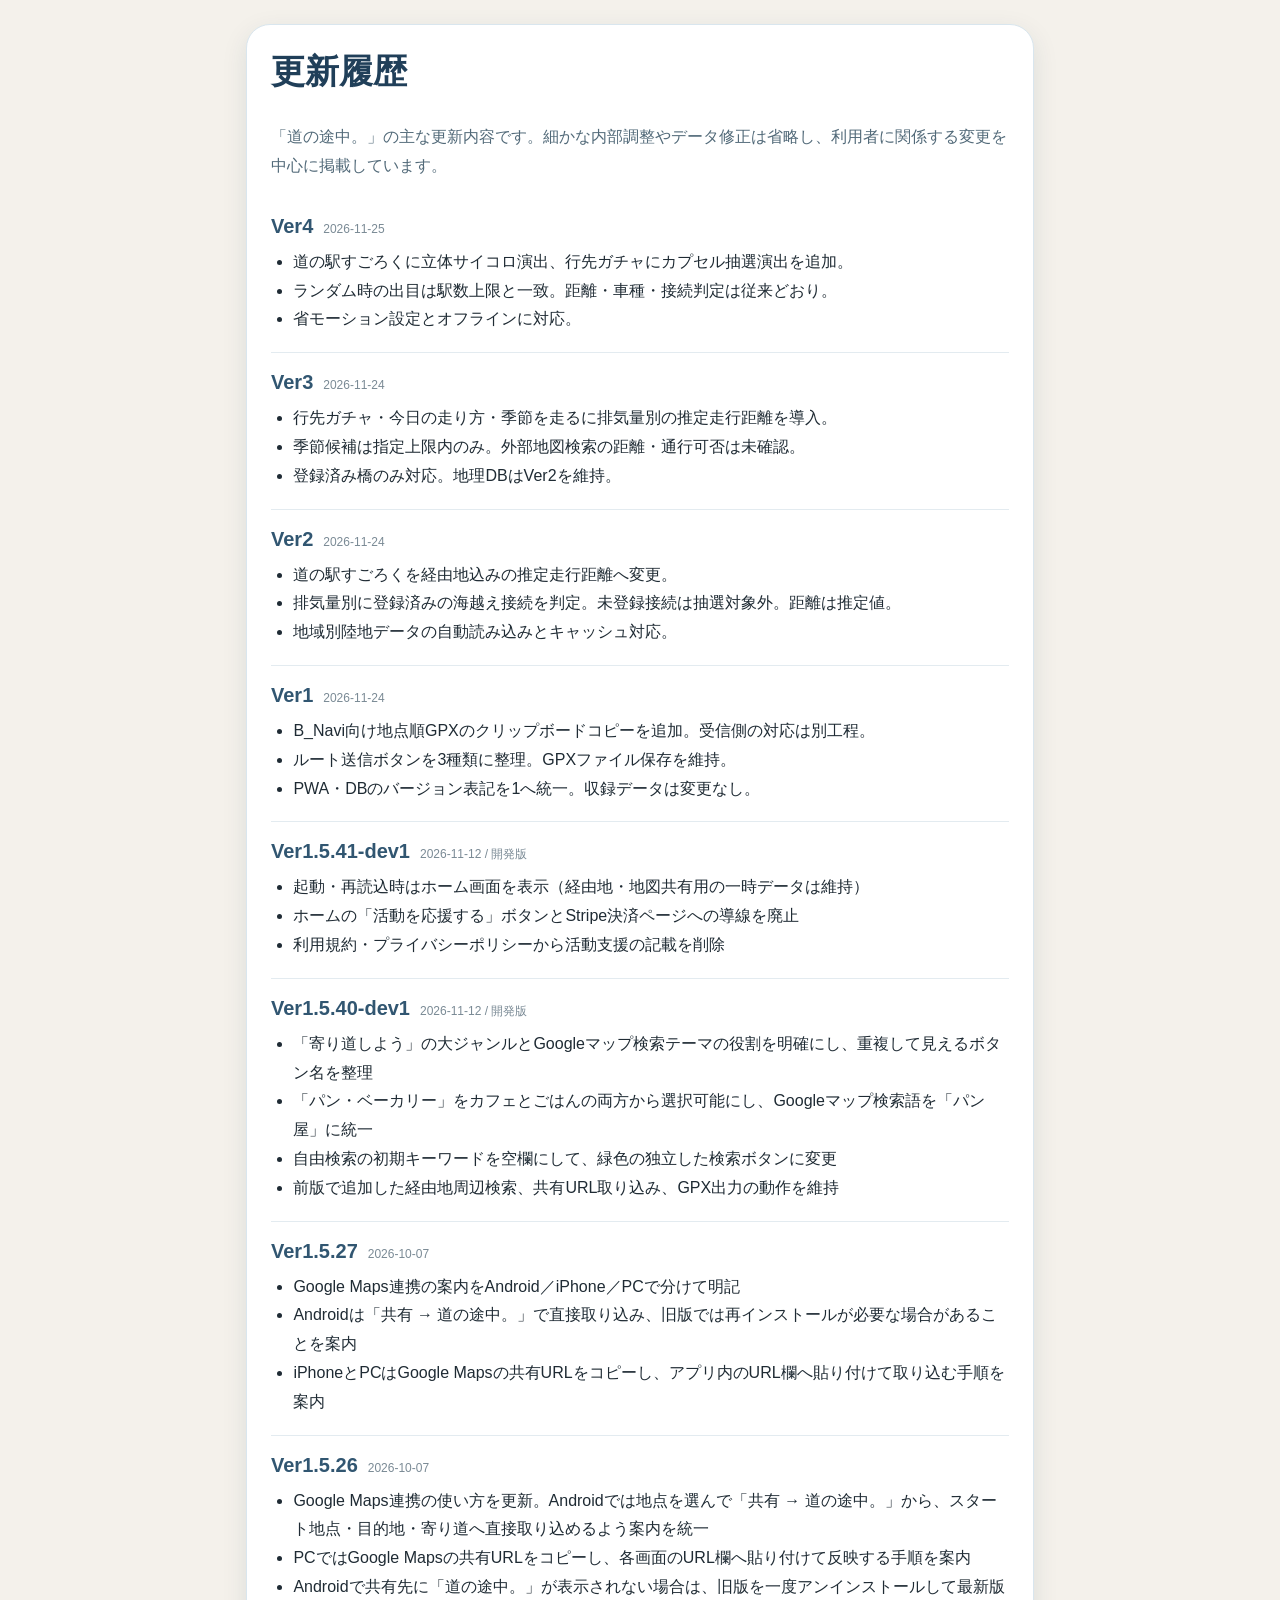
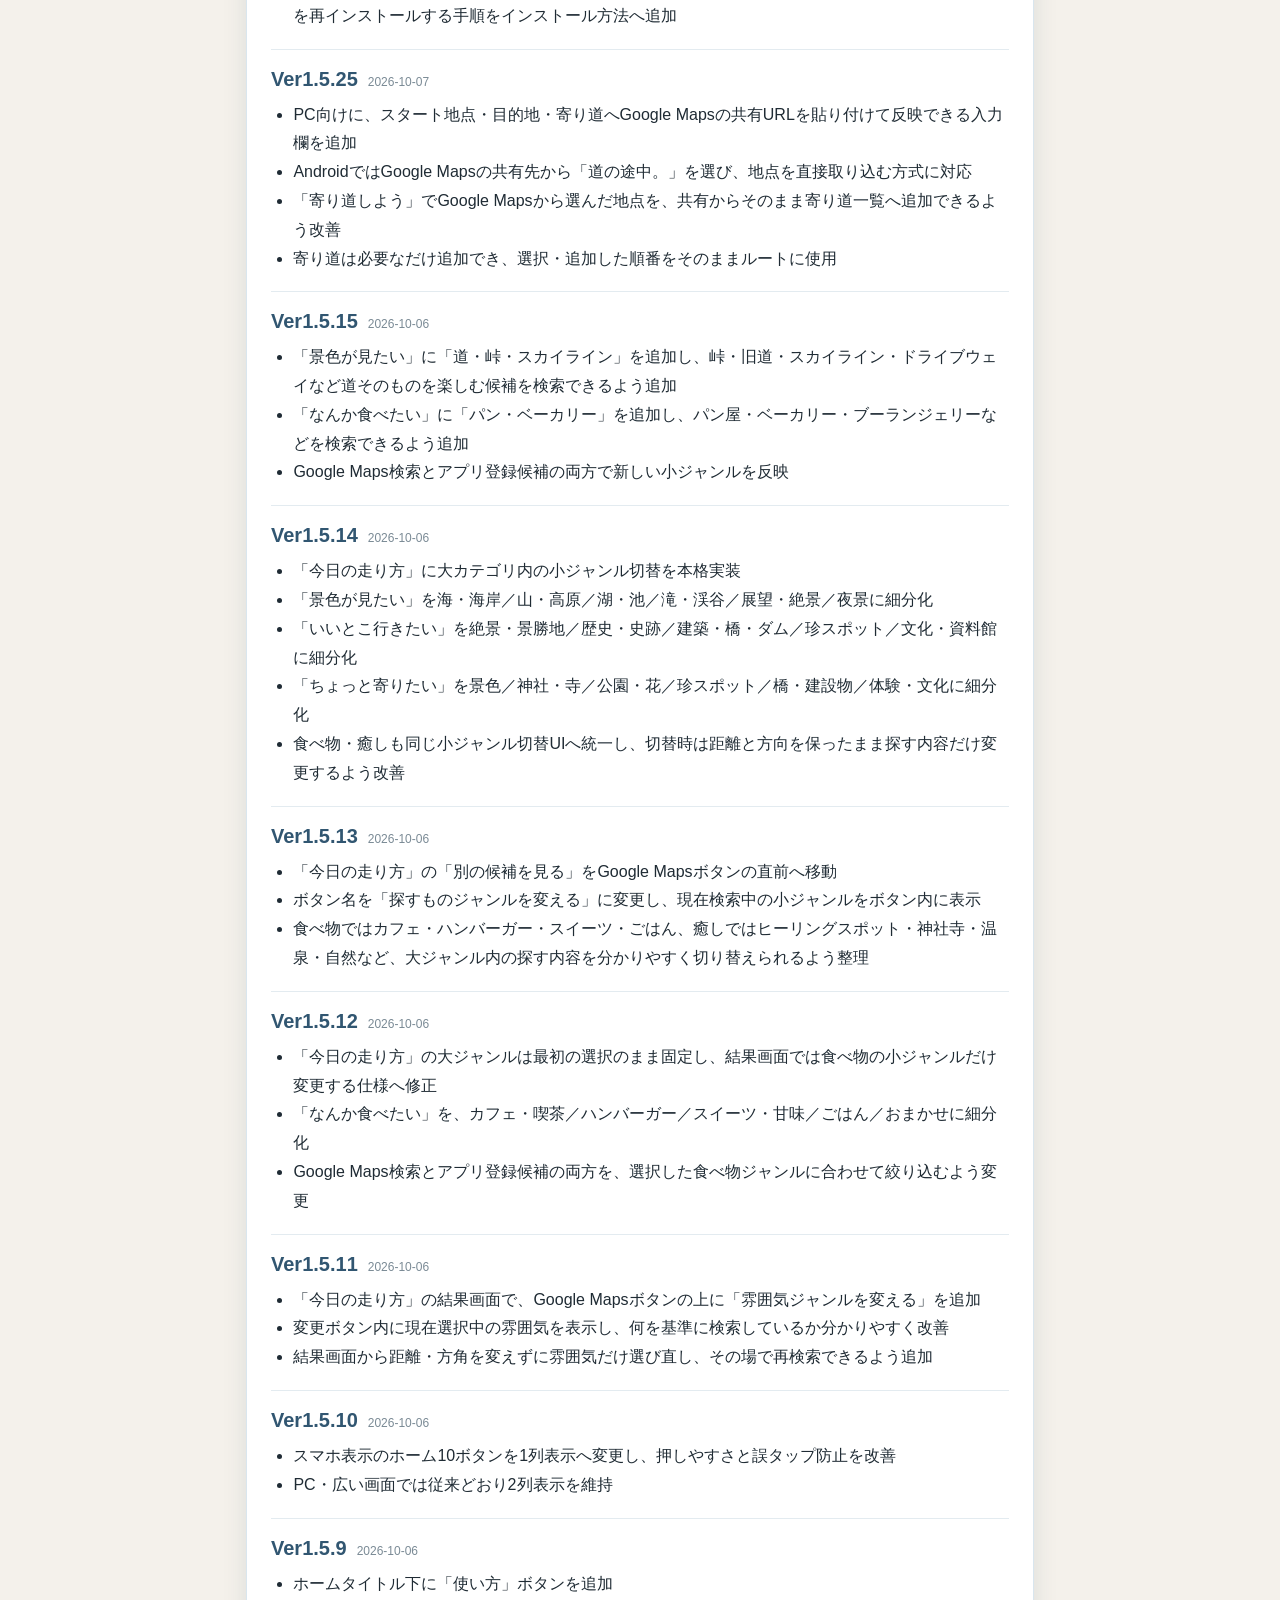
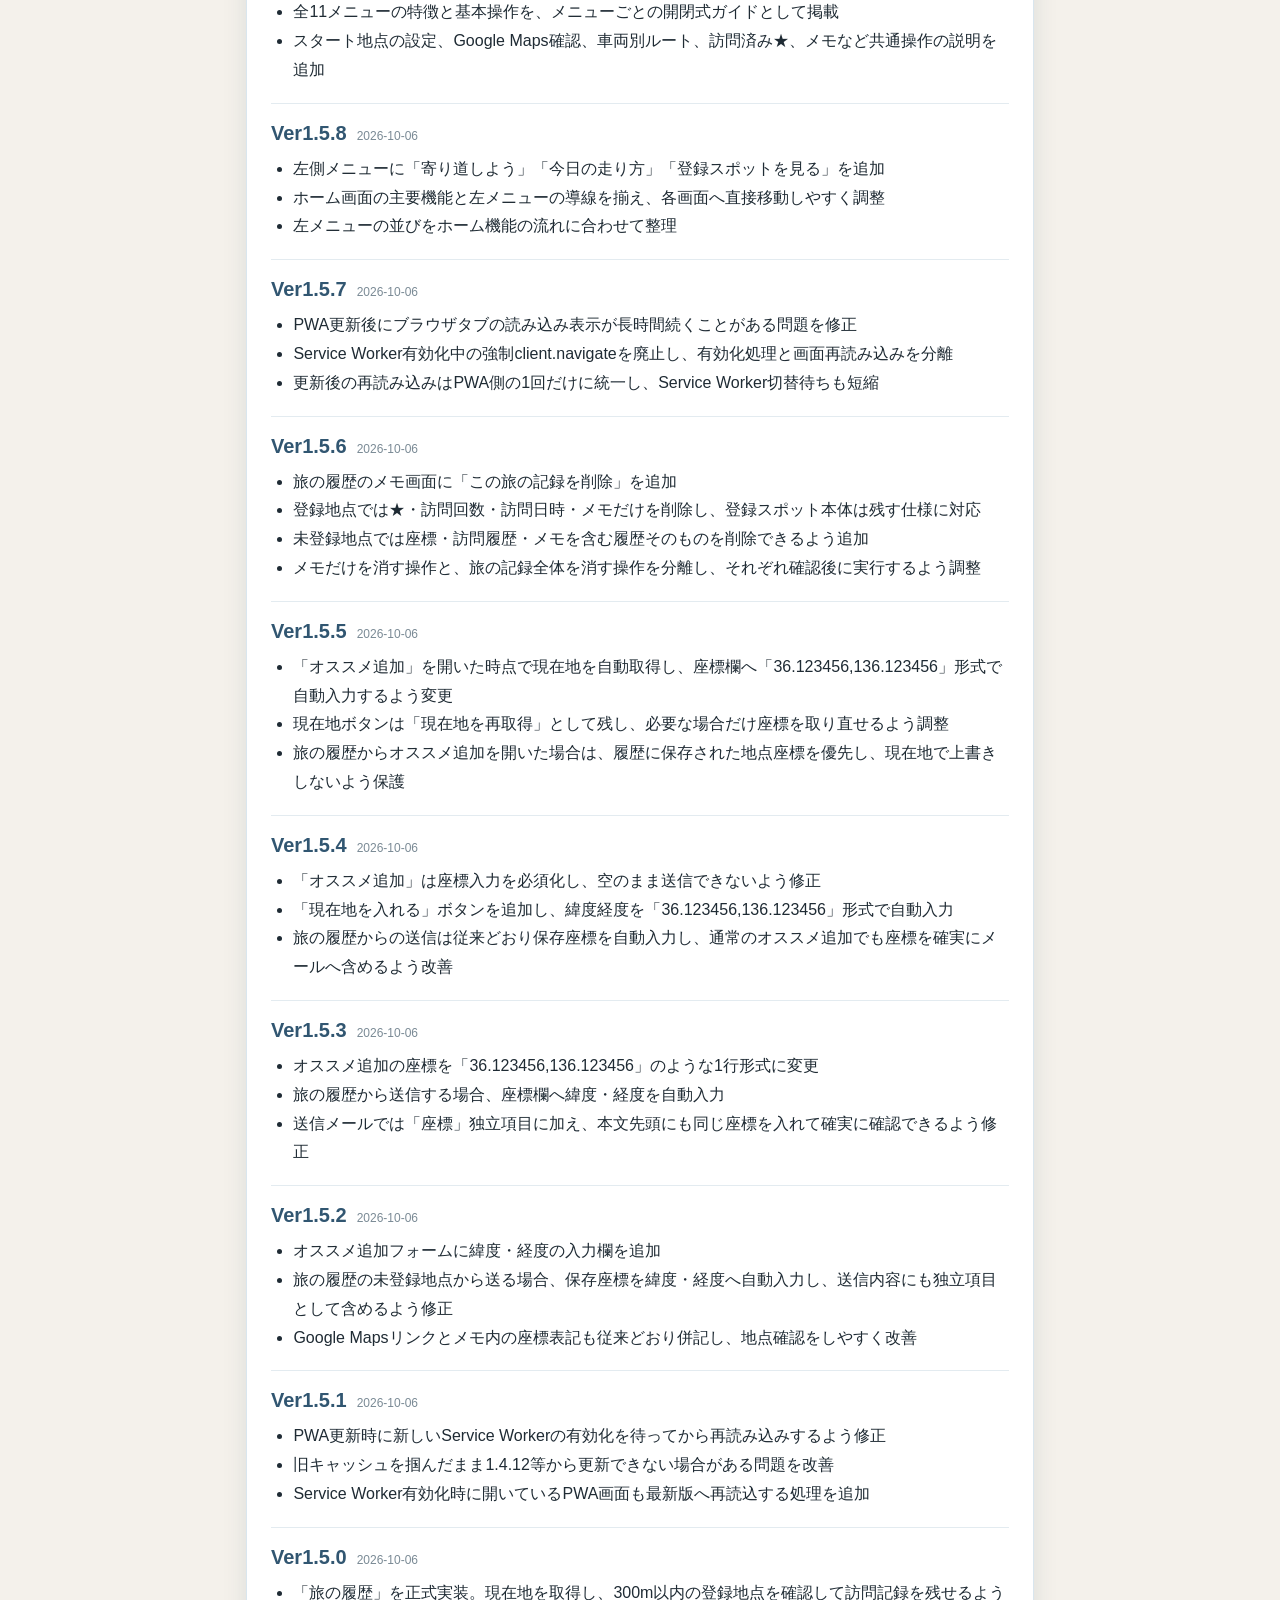
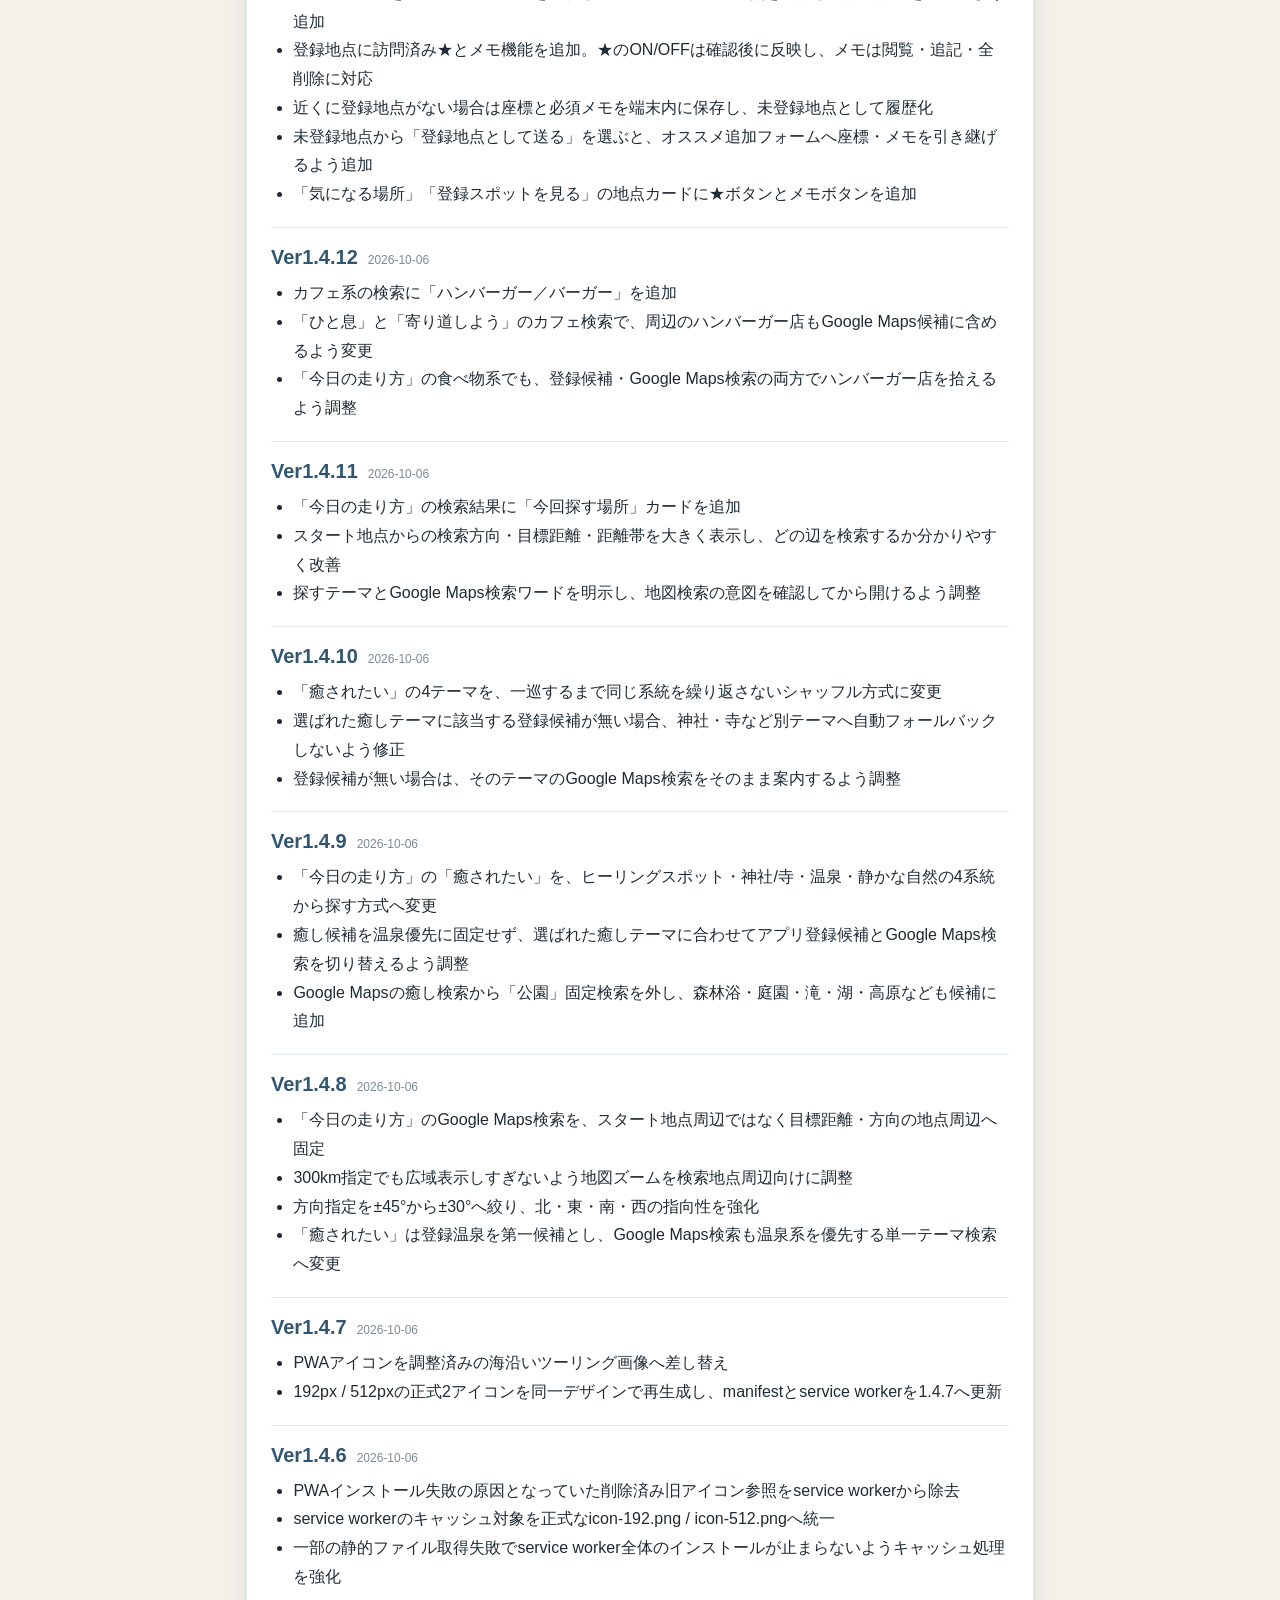
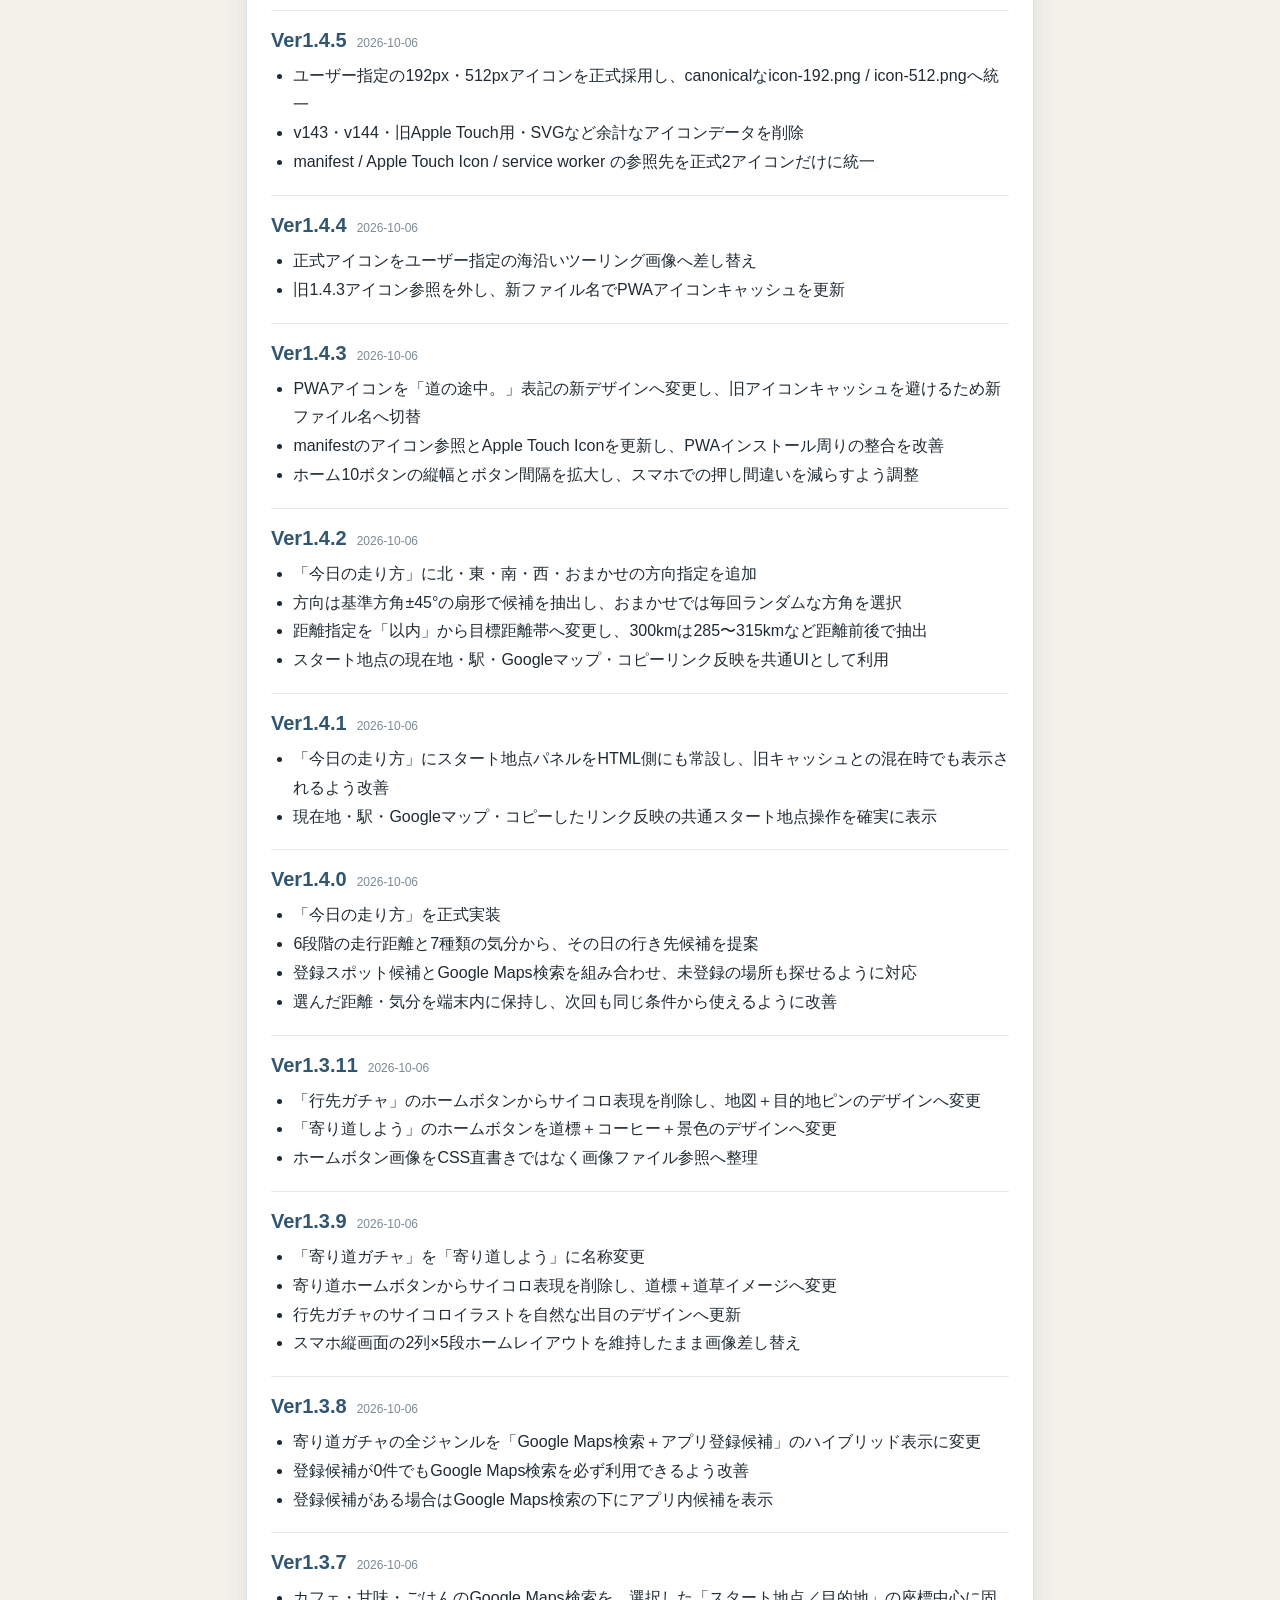
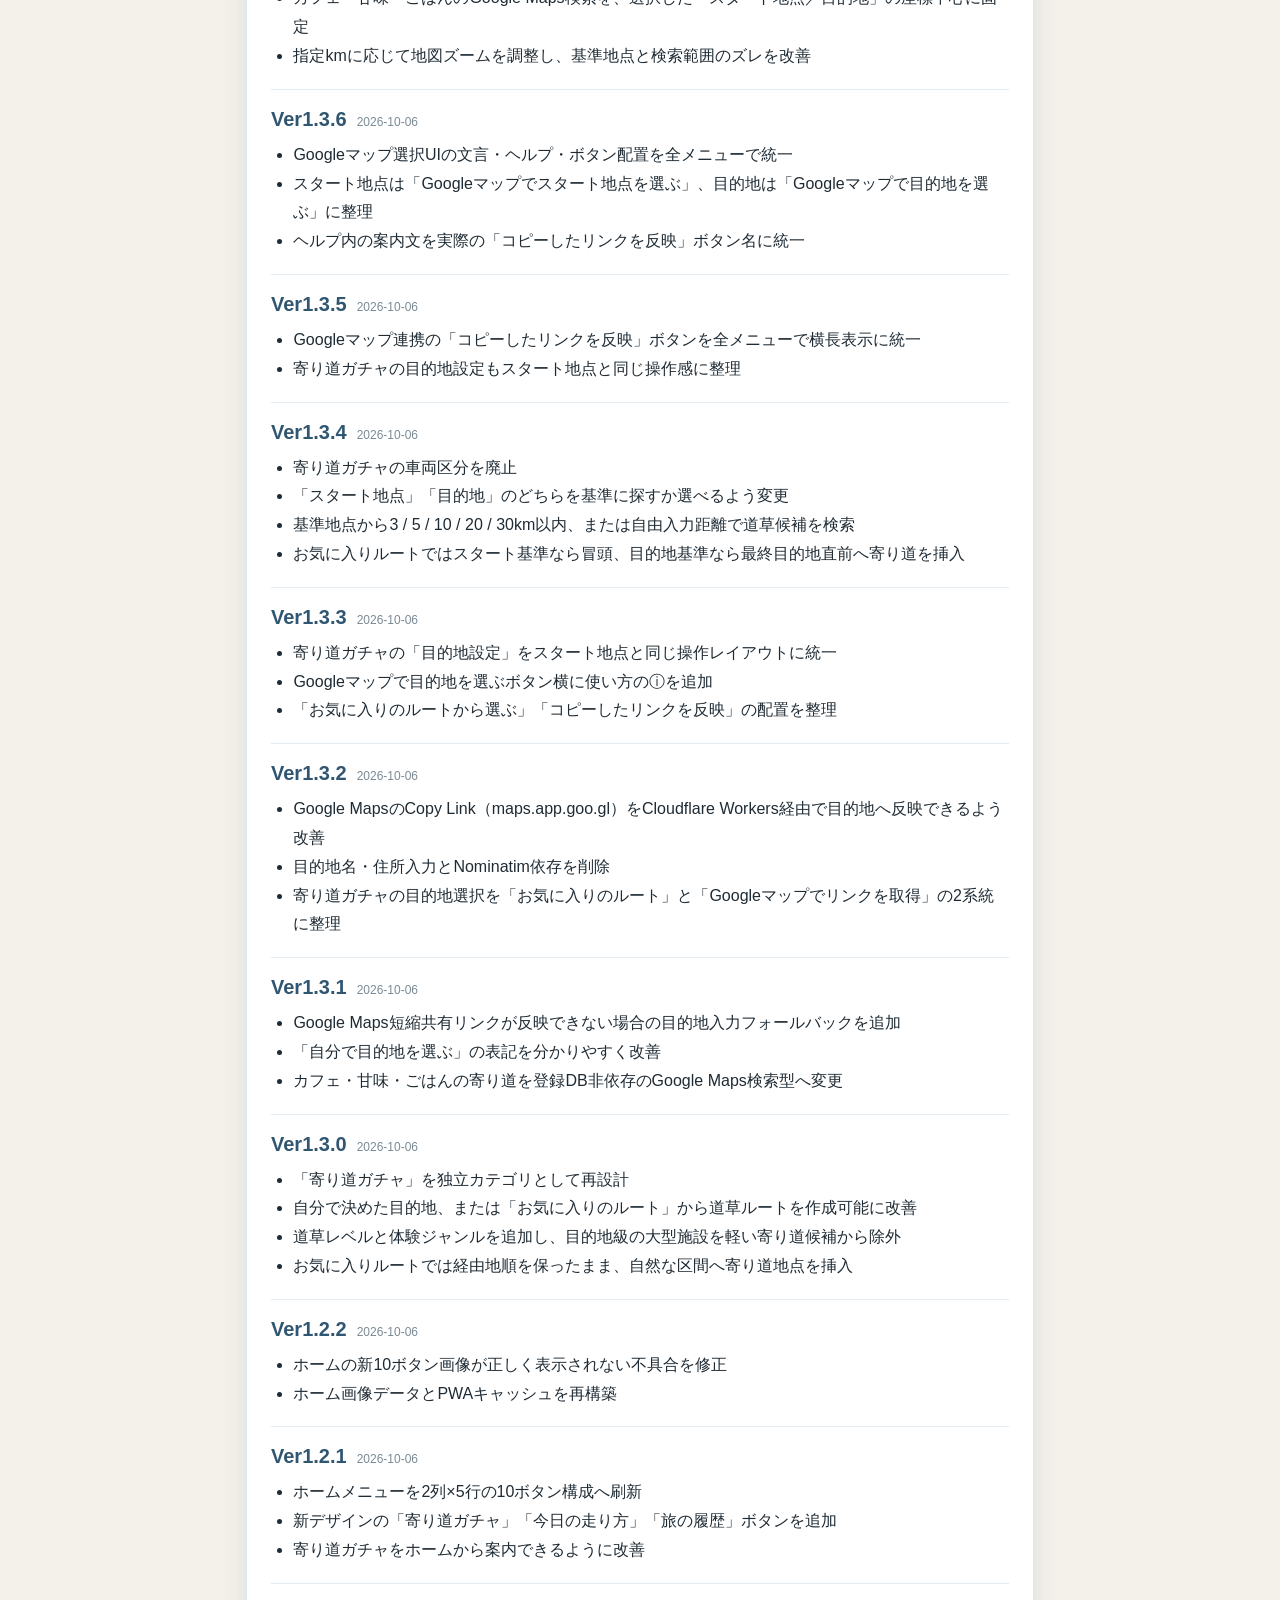
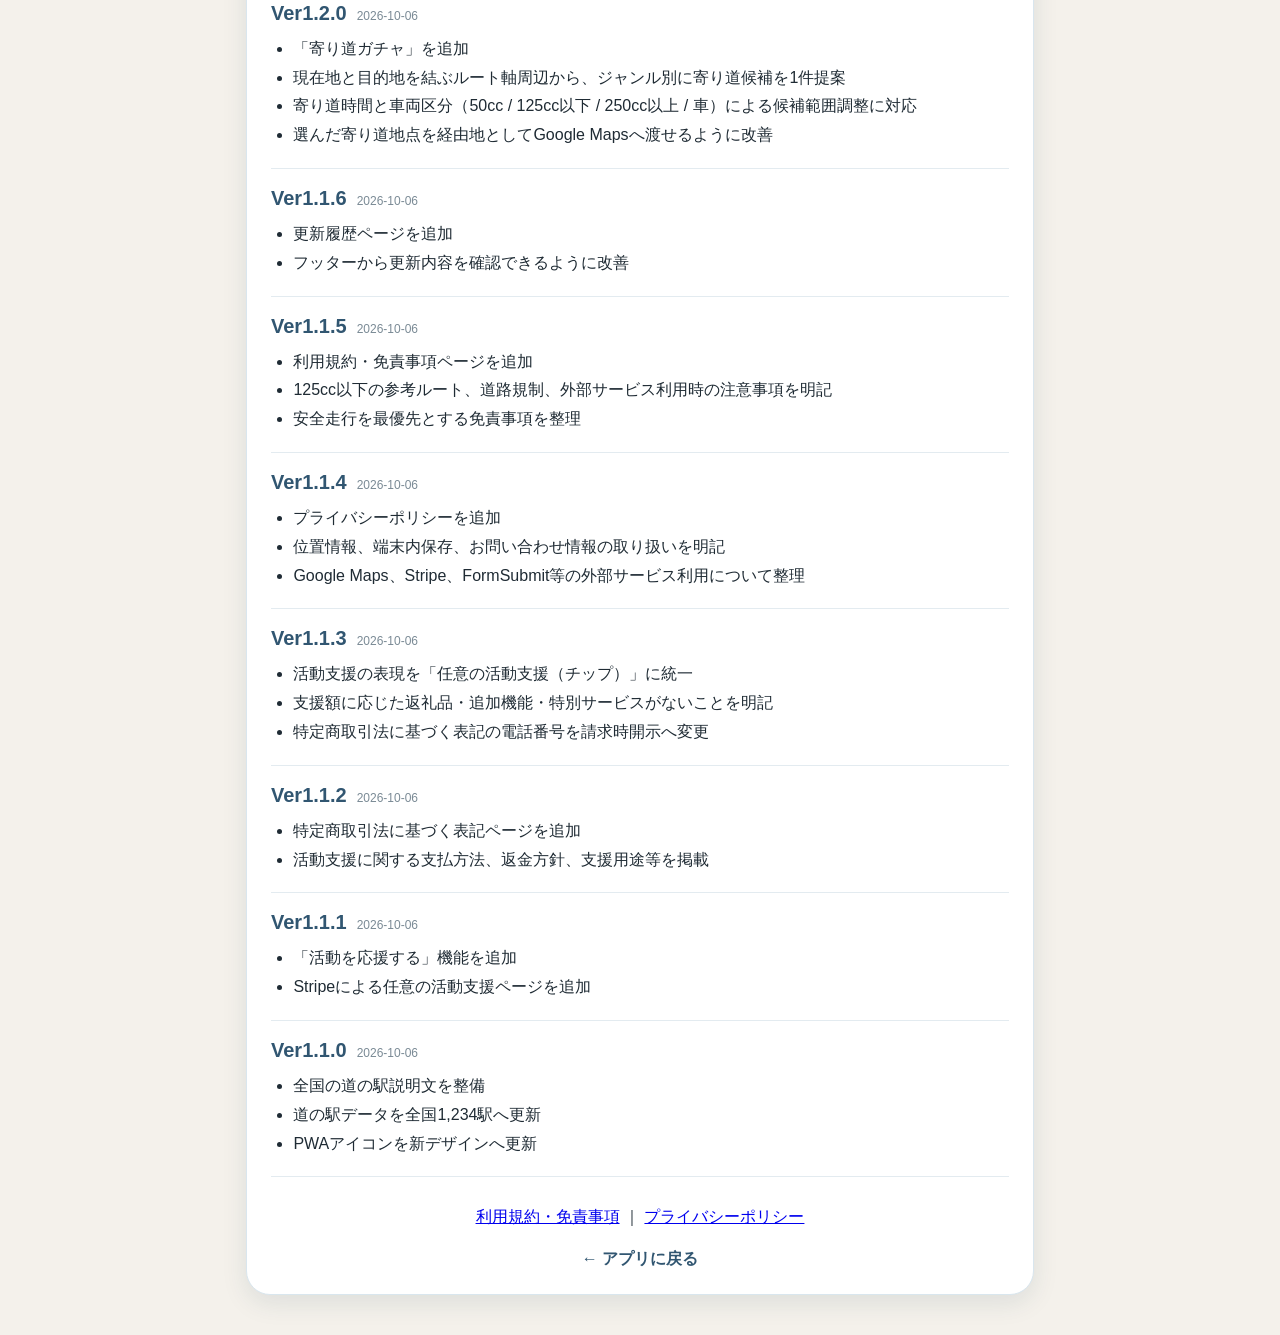
==== commit 4b052e63: "Ver4: add dice and capsule draw animations with regression gate" ====
--- a/history.html
+++ b/history.html
@@ -27,6 +27,7 @@
 <h1>更新履歴</h1>
 <p class="history-intro">「道の途中。」の主な更新内容です。細かな内部調整やデータ修正は省略し、利用者に関係する変更を中心に掲載しています。</p>
 
+<div class="history-entry"><div class="history-head"><span class="history-ver">Ver4</span><span class="history-date">2026-11-25</span></div><ul><li>道の駅すごろくに立体サイコロ演出、行先ガチャにカプセル抽選演出を追加。</li><li>ランダム時の出目は駅数上限と一致。距離・車種・接続判定は従来どおり。</li><li>省モーション設定とオフラインに対応。</li></ul></div>
 <div class="history-entry"><div class="history-head"><span class="history-ver">Ver3</span><span class="history-date">2026-11-24</span></div><ul><li>行先ガチャ・今日の走り方・季節を走るに排気量別の推定走行距離を導入。</li><li>季節候補は指定上限内のみ。外部地図検索の距離・通行可否は未確認。</li><li>登録済み橋のみ対応。地理DBはVer2を維持。</li></ul></div>
 <div class="history-entry">
   <div class="history-head"><span class="history-ver">Ver2</span><span class="history-date">2026-11-24</span></div>
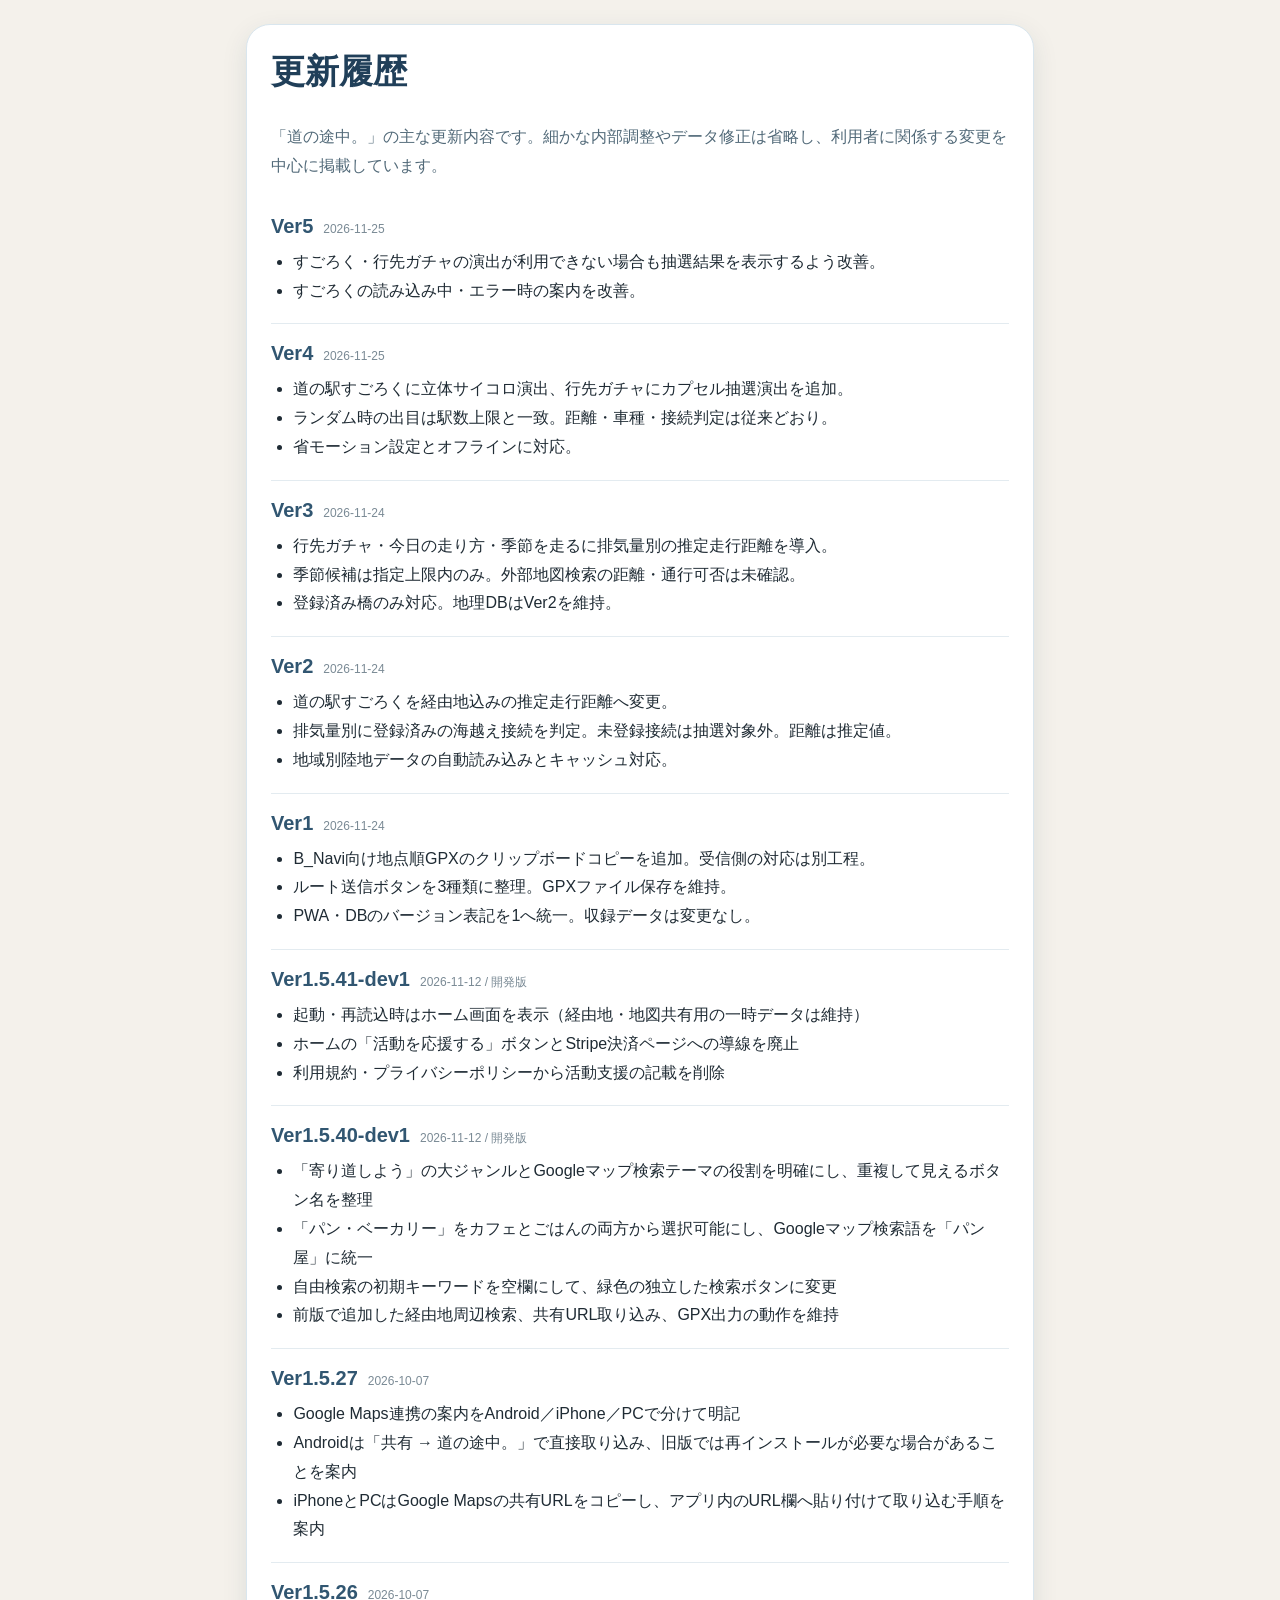
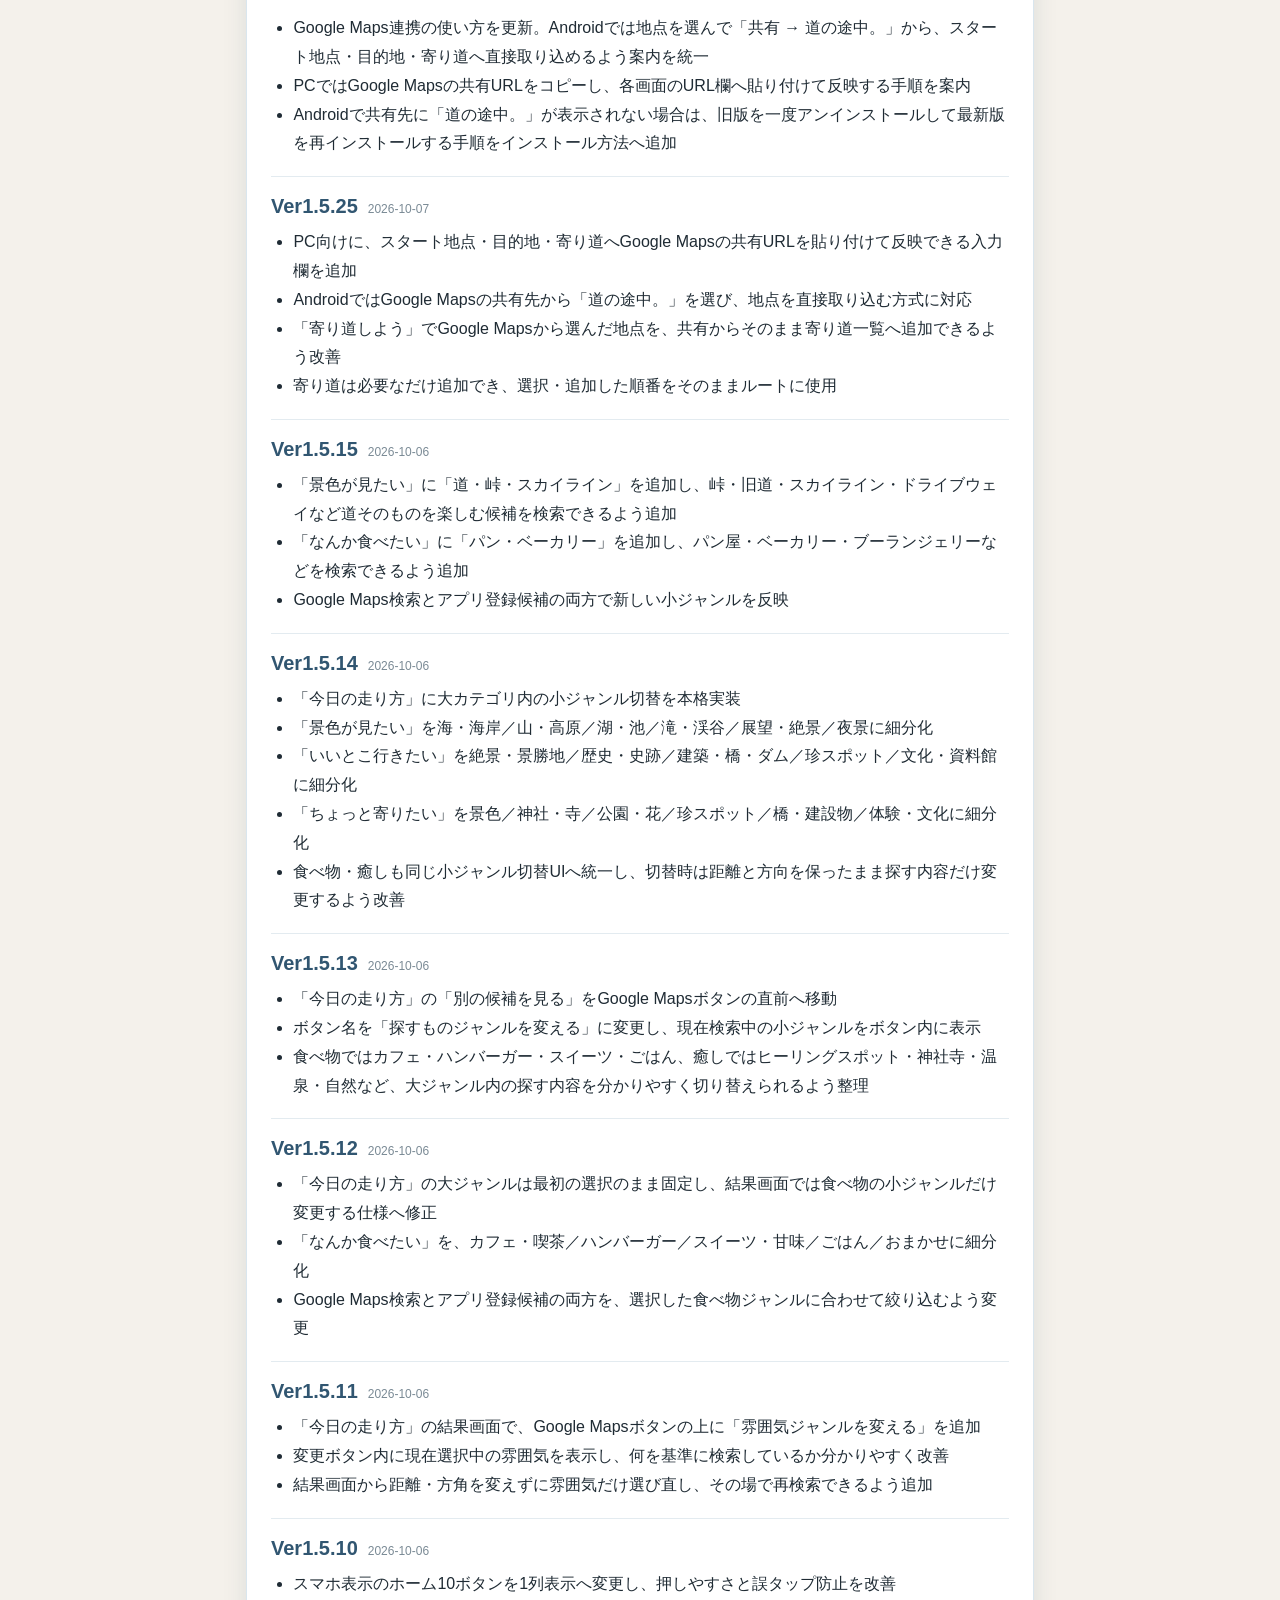
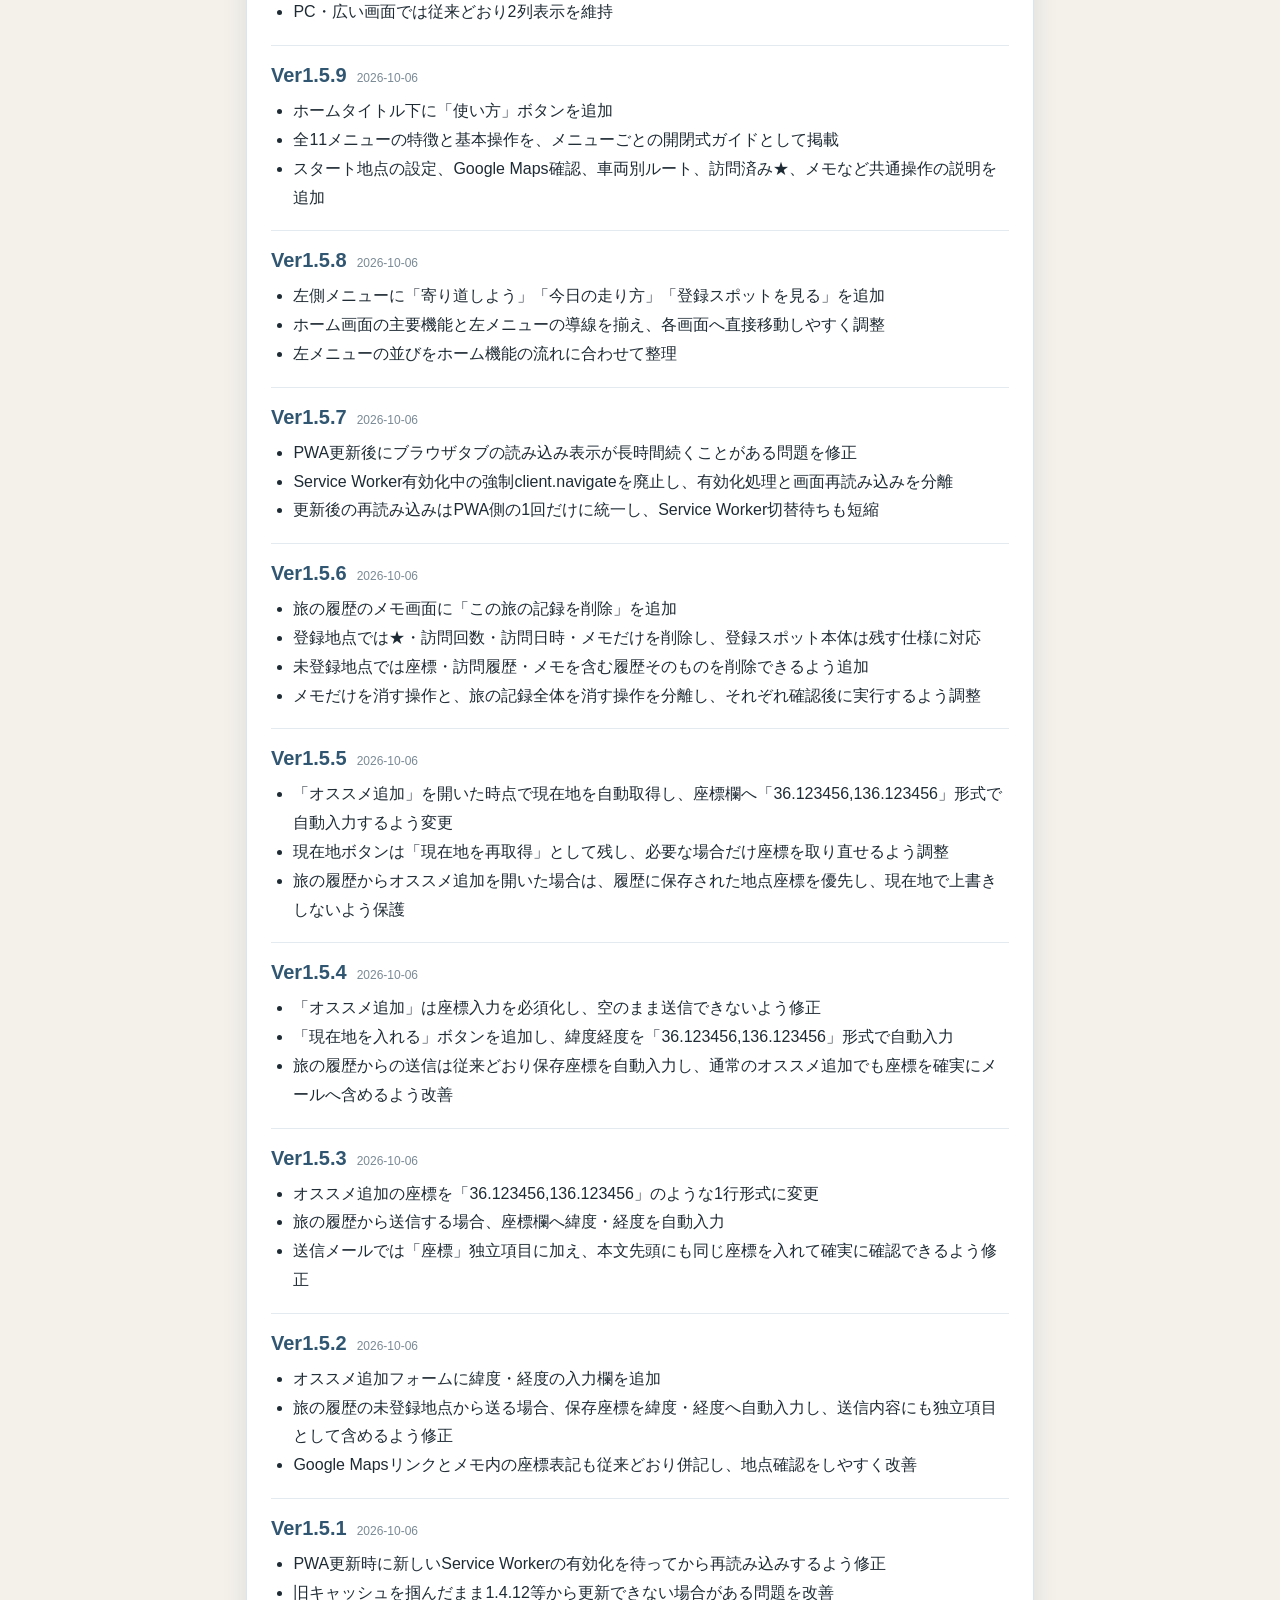
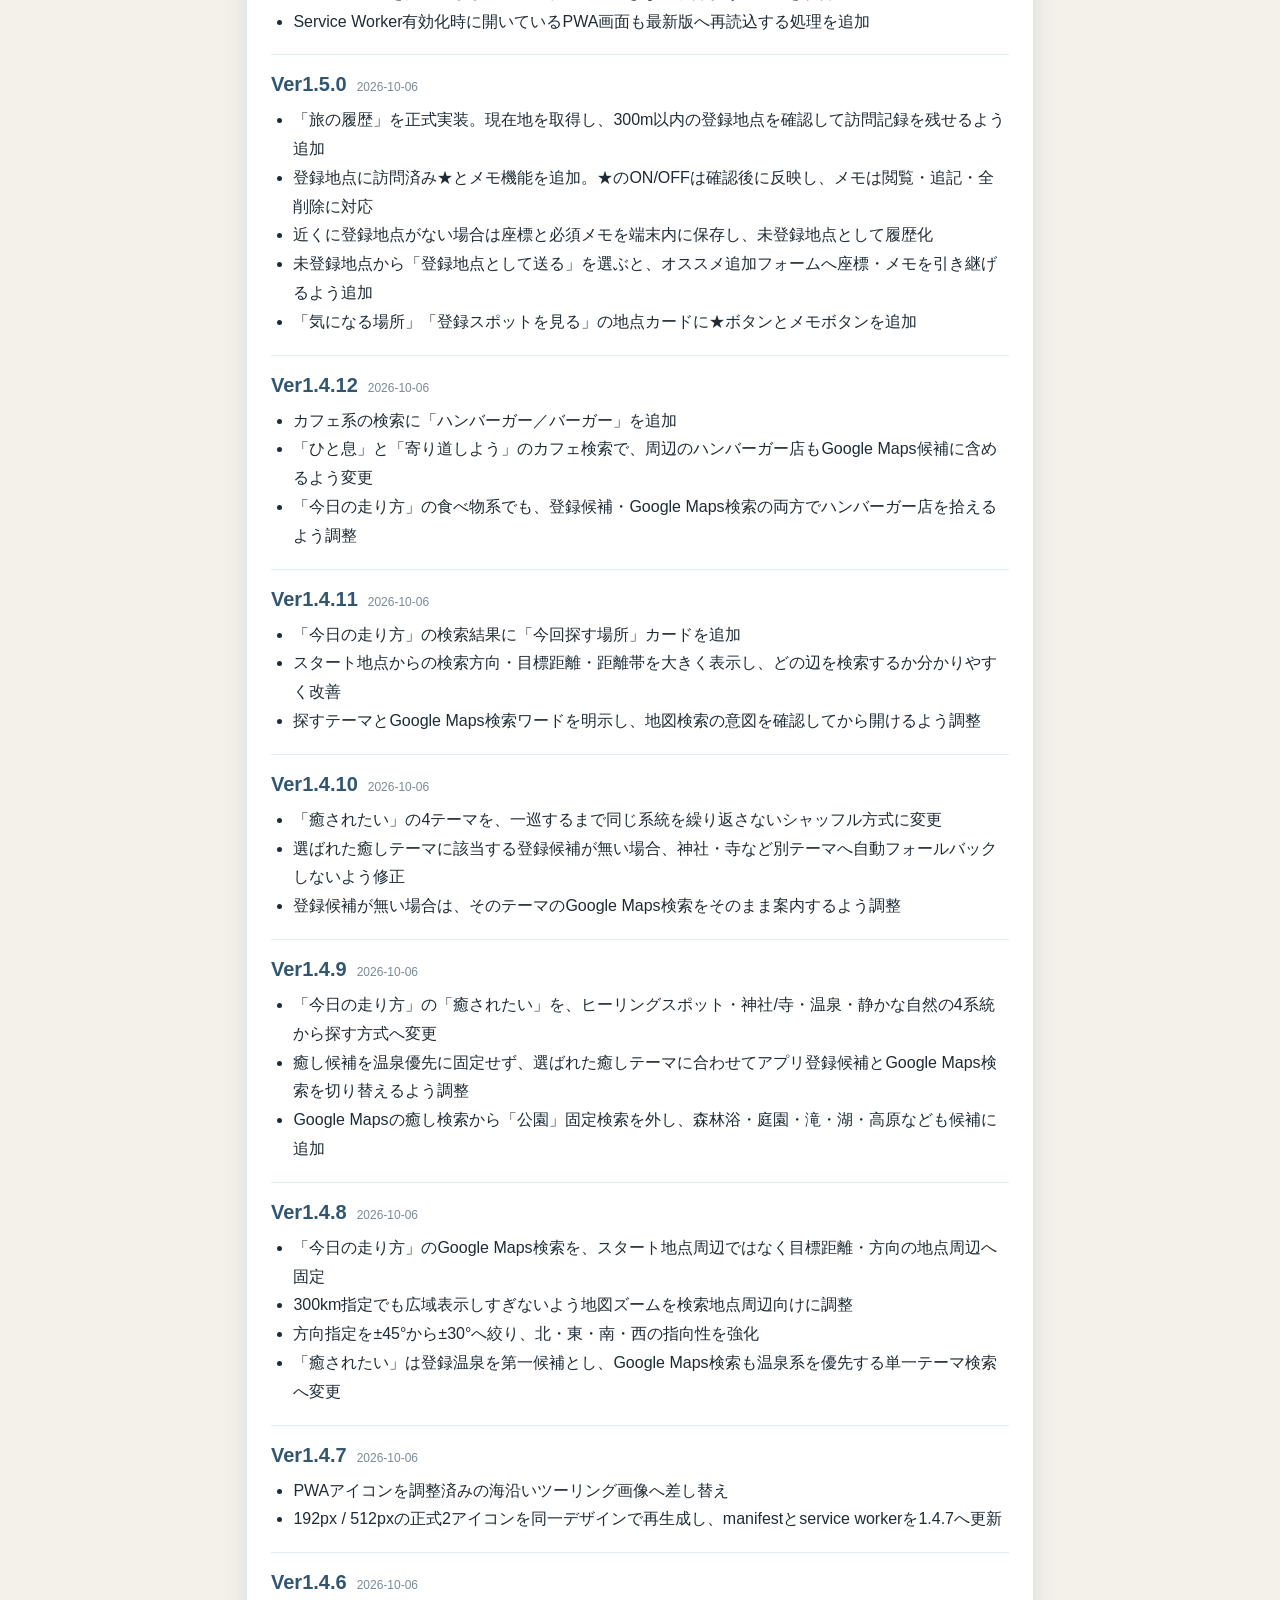
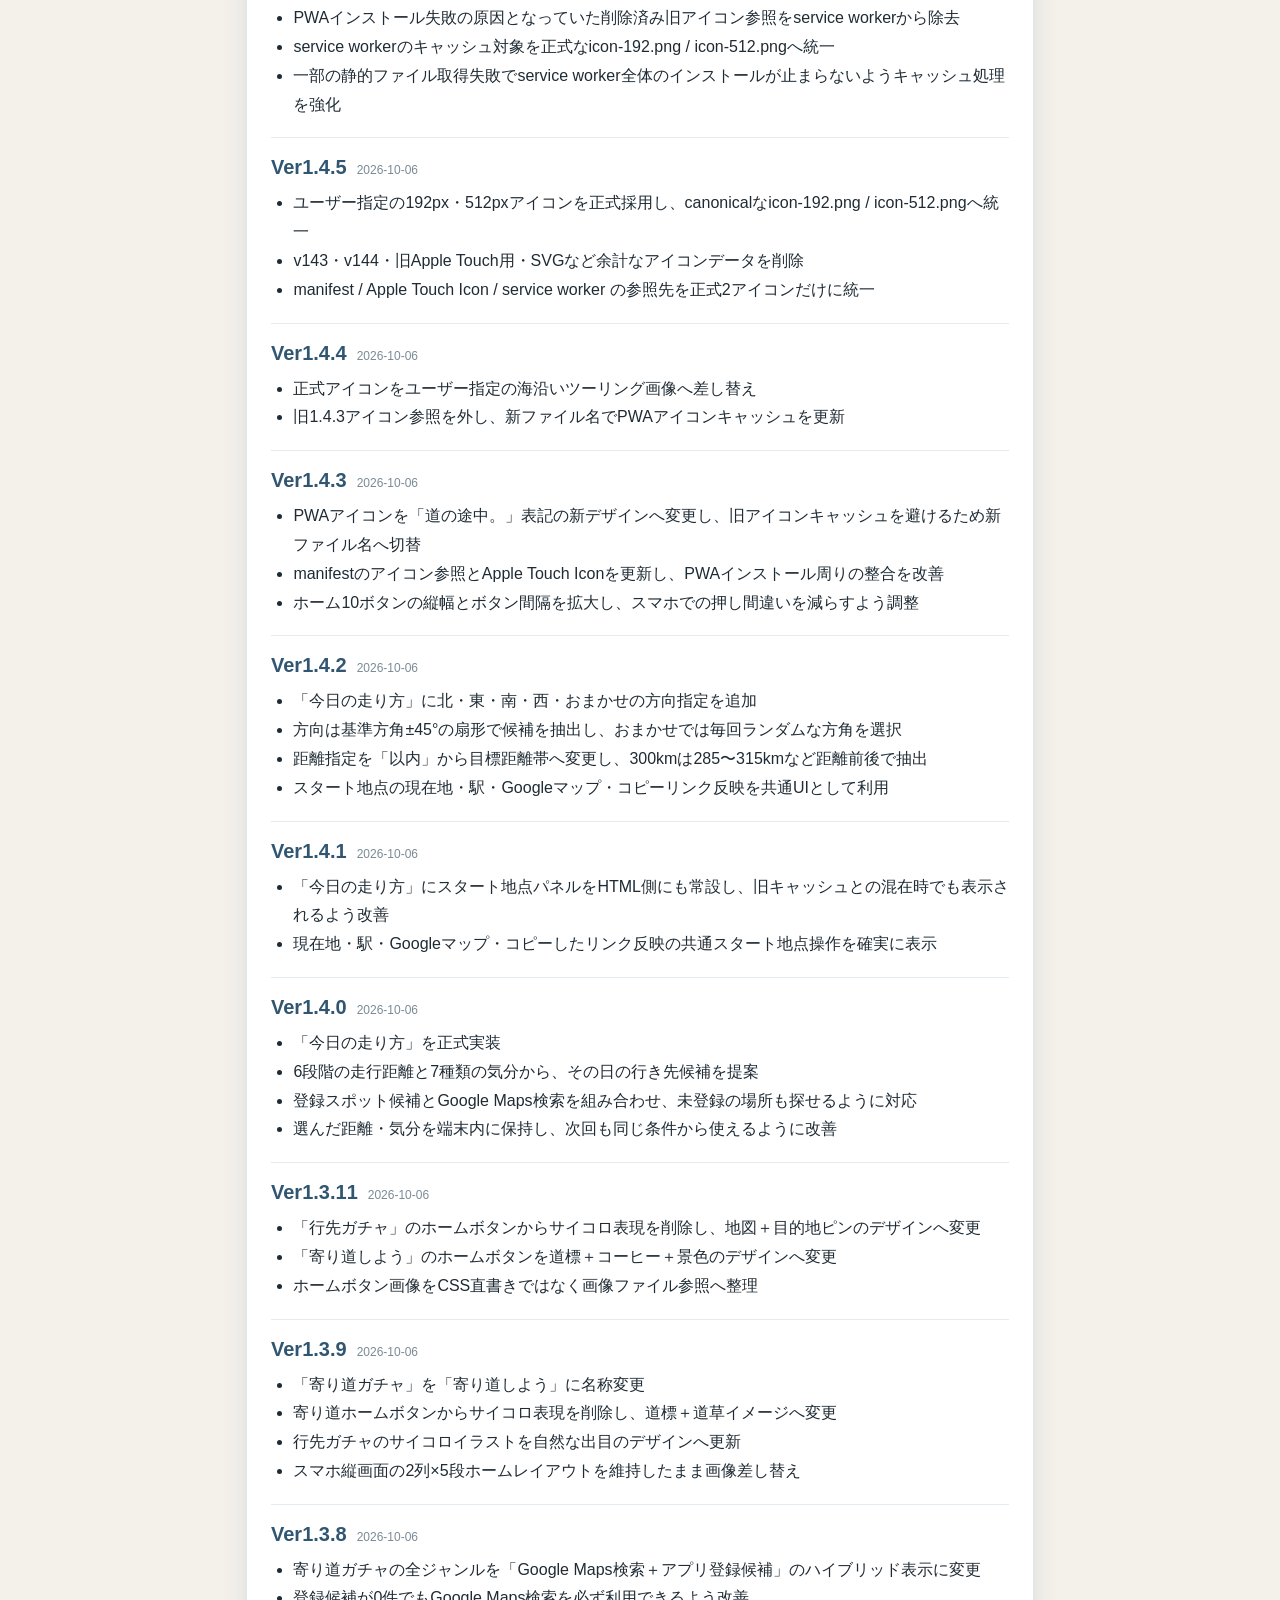
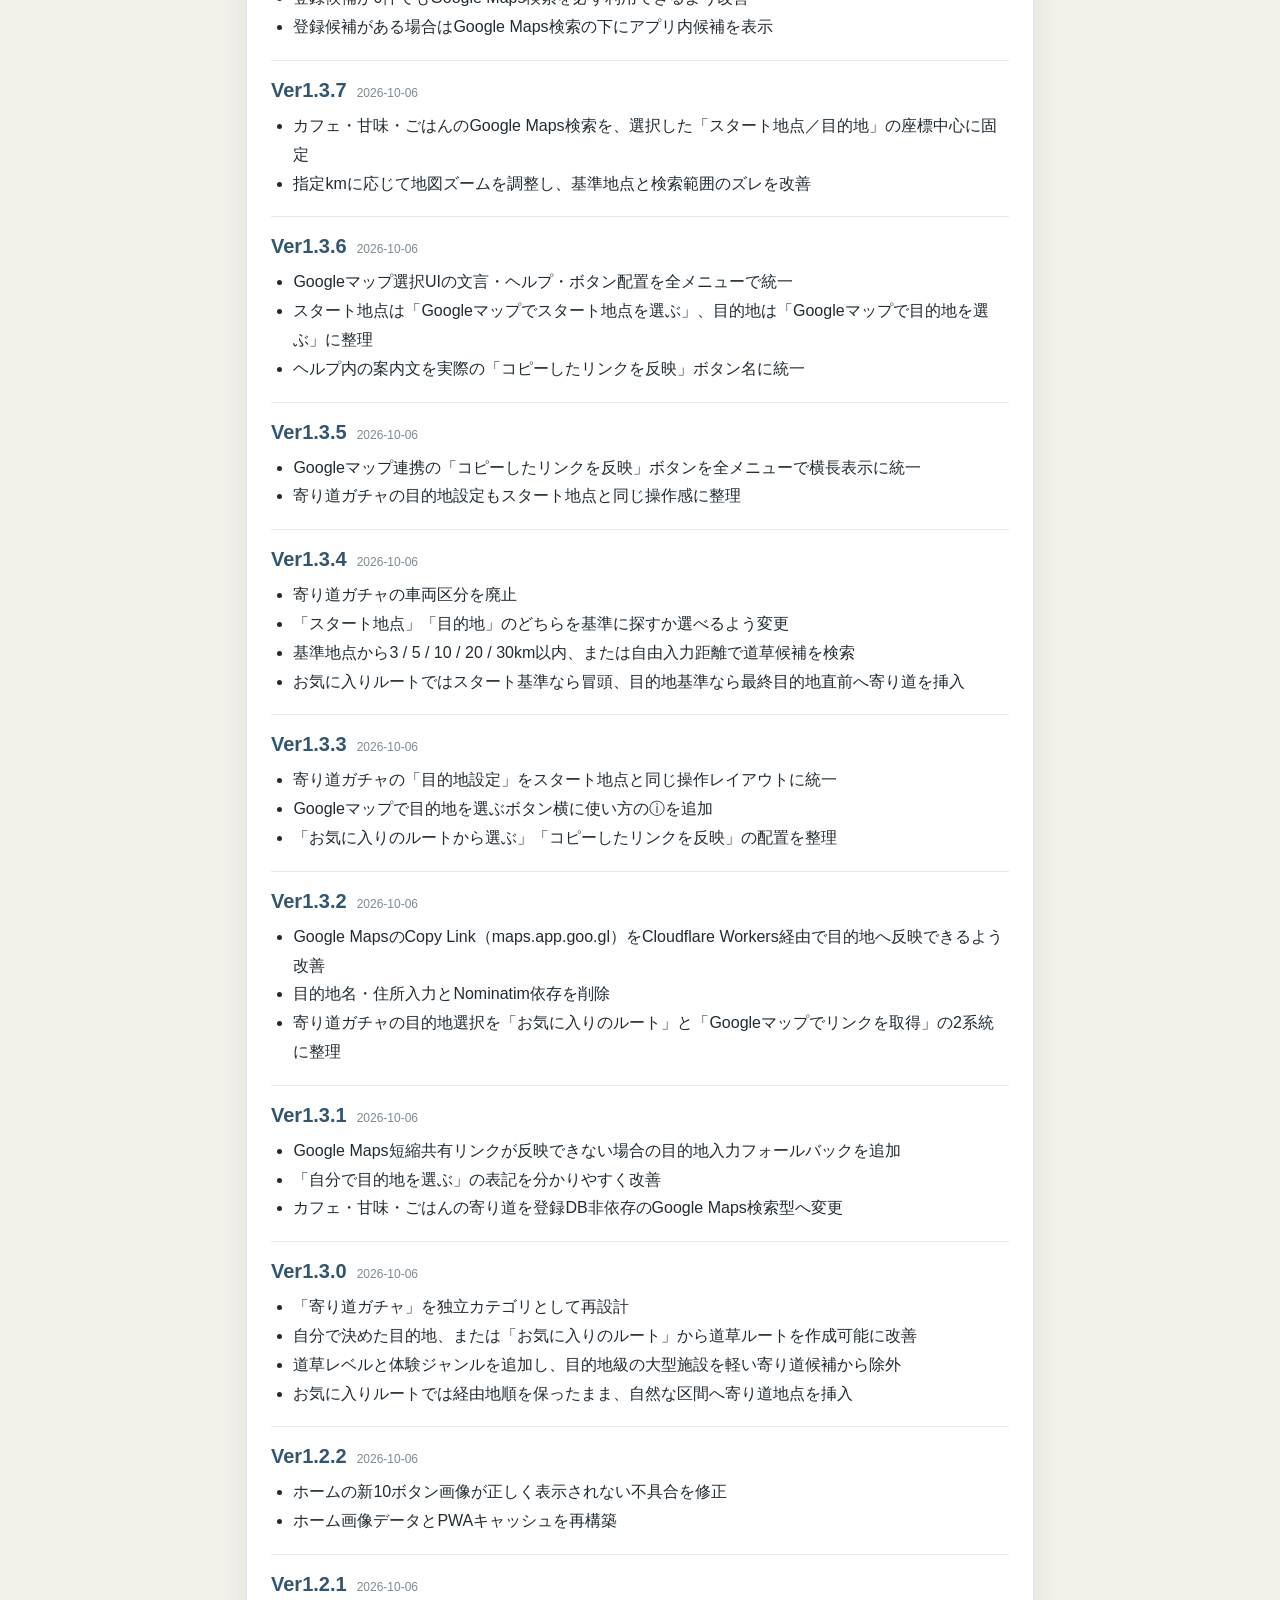
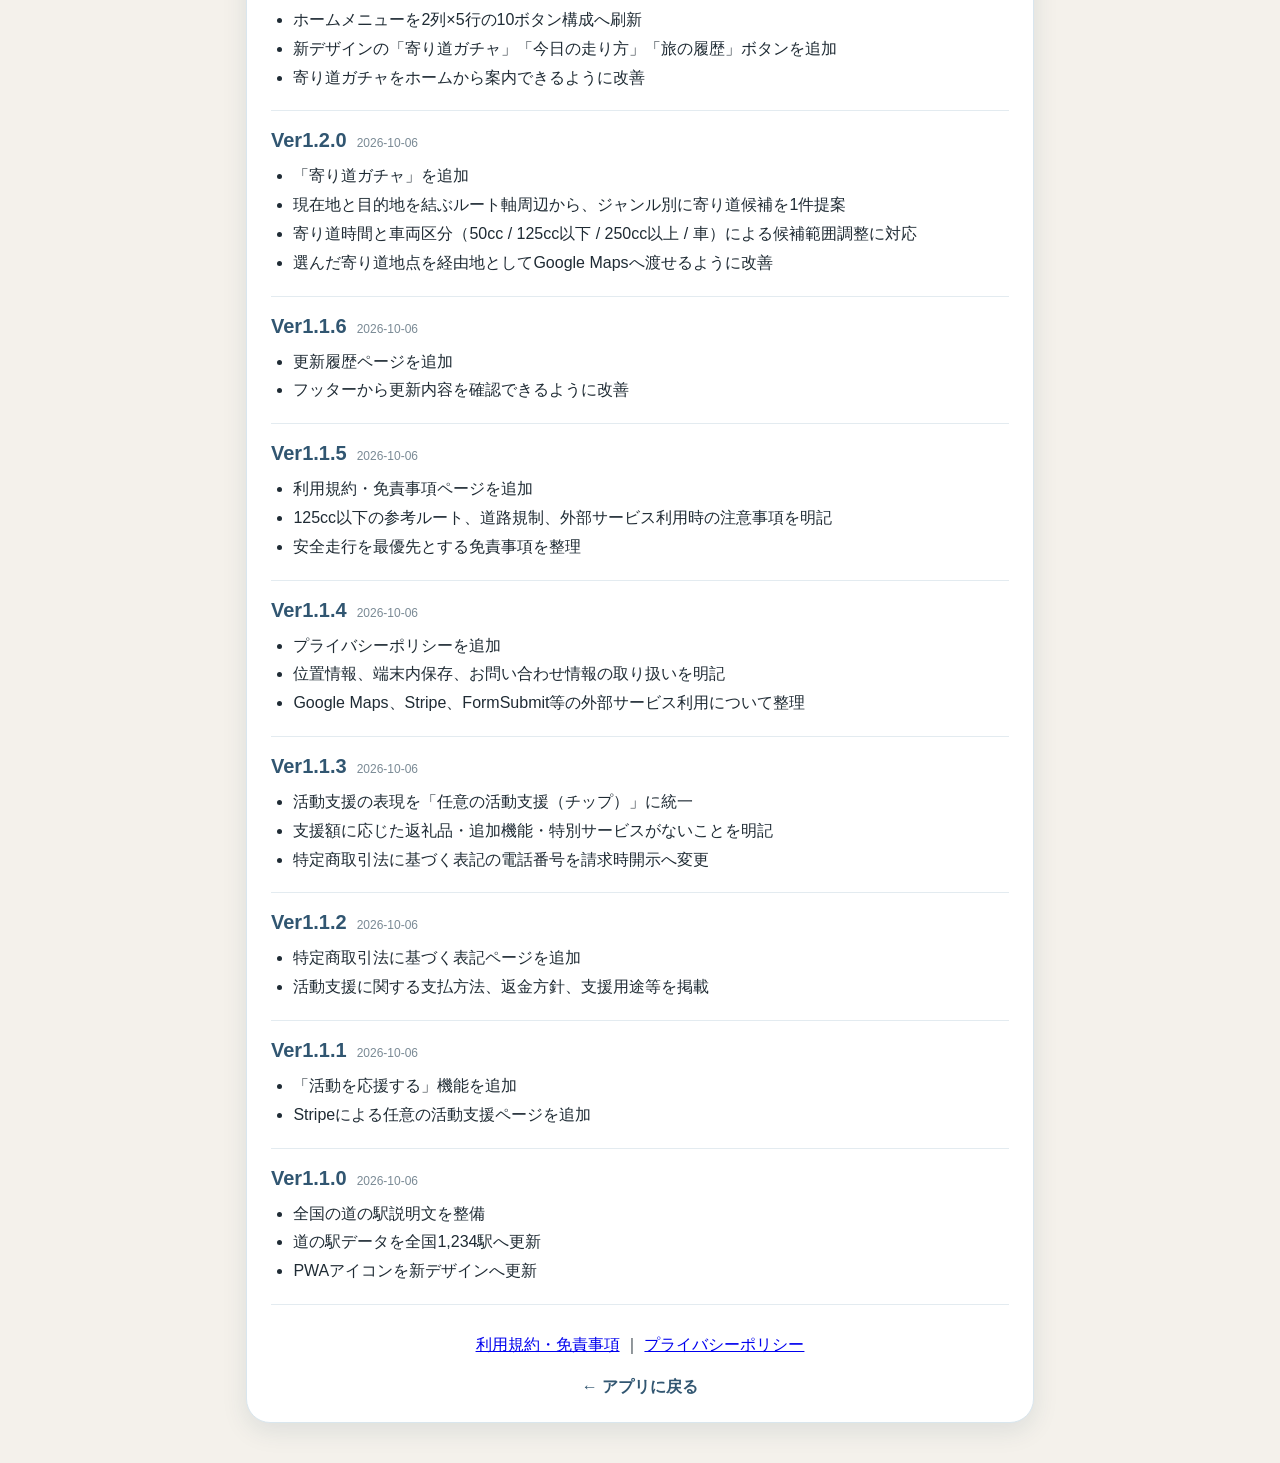
==== commit 44c705fd: "Ver5: recover draw results when optional animation fails" ====
--- a/history.html
+++ b/history.html
@@ -27,6 +27,7 @@
 <h1>更新履歴</h1>
 <p class="history-intro">「道の途中。」の主な更新内容です。細かな内部調整やデータ修正は省略し、利用者に関係する変更を中心に掲載しています。</p>
 
+<div class="history-entry"><div class="history-head"><span class="history-ver">Ver5</span><span class="history-date">2026-11-25</span></div><ul><li>すごろく・行先ガチャの演出が利用できない場合も抽選結果を表示するよう改善。</li><li>すごろくの読み込み中・エラー時の案内を改善。</li></ul></div>
 <div class="history-entry"><div class="history-head"><span class="history-ver">Ver4</span><span class="history-date">2026-11-25</span></div><ul><li>道の駅すごろくに立体サイコロ演出、行先ガチャにカプセル抽選演出を追加。</li><li>ランダム時の出目は駅数上限と一致。距離・車種・接続判定は従来どおり。</li><li>省モーション設定とオフラインに対応。</li></ul></div>
 <div class="history-entry"><div class="history-head"><span class="history-ver">Ver3</span><span class="history-date">2026-11-24</span></div><ul><li>行先ガチャ・今日の走り方・季節を走るに排気量別の推定走行距離を導入。</li><li>季節候補は指定上限内のみ。外部地図検索の距離・通行可否は未確認。</li><li>登録済み橋のみ対応。地理DBはVer2を維持。</li></ul></div>
 <div class="history-entry">
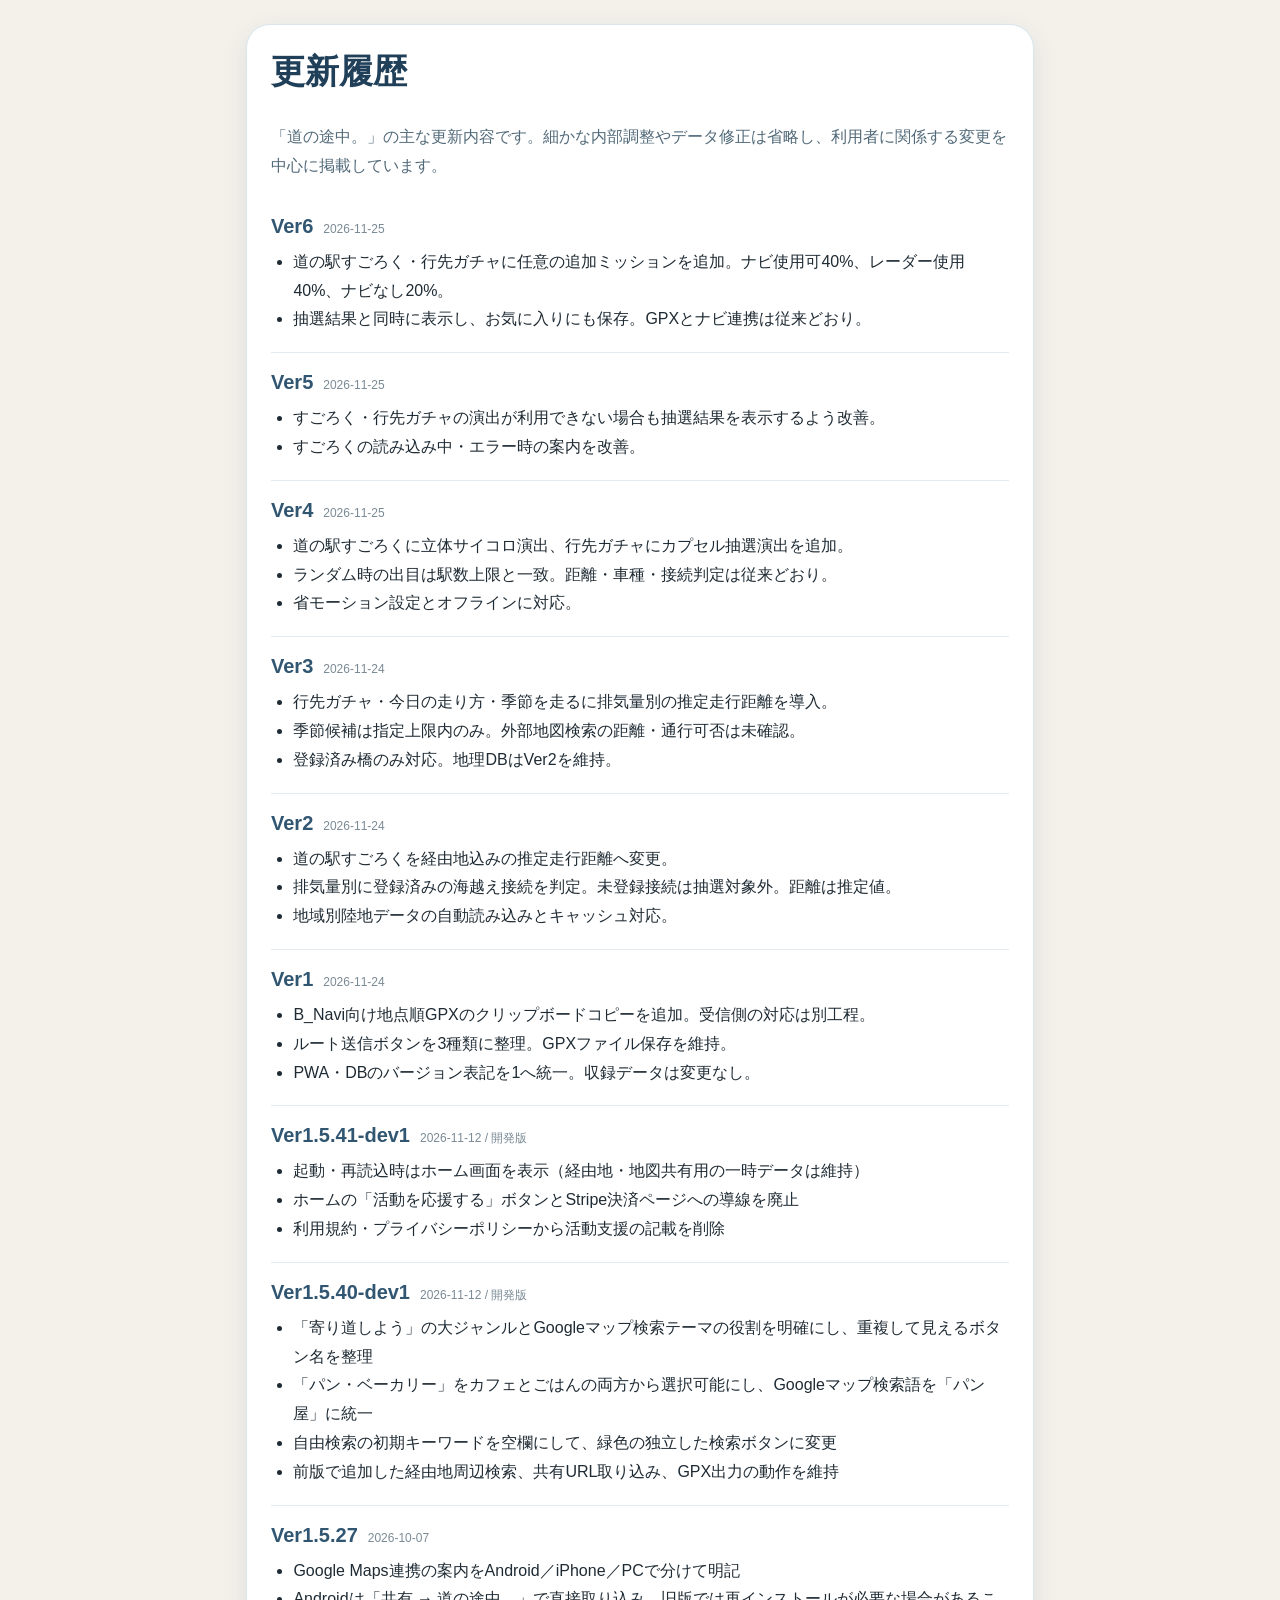
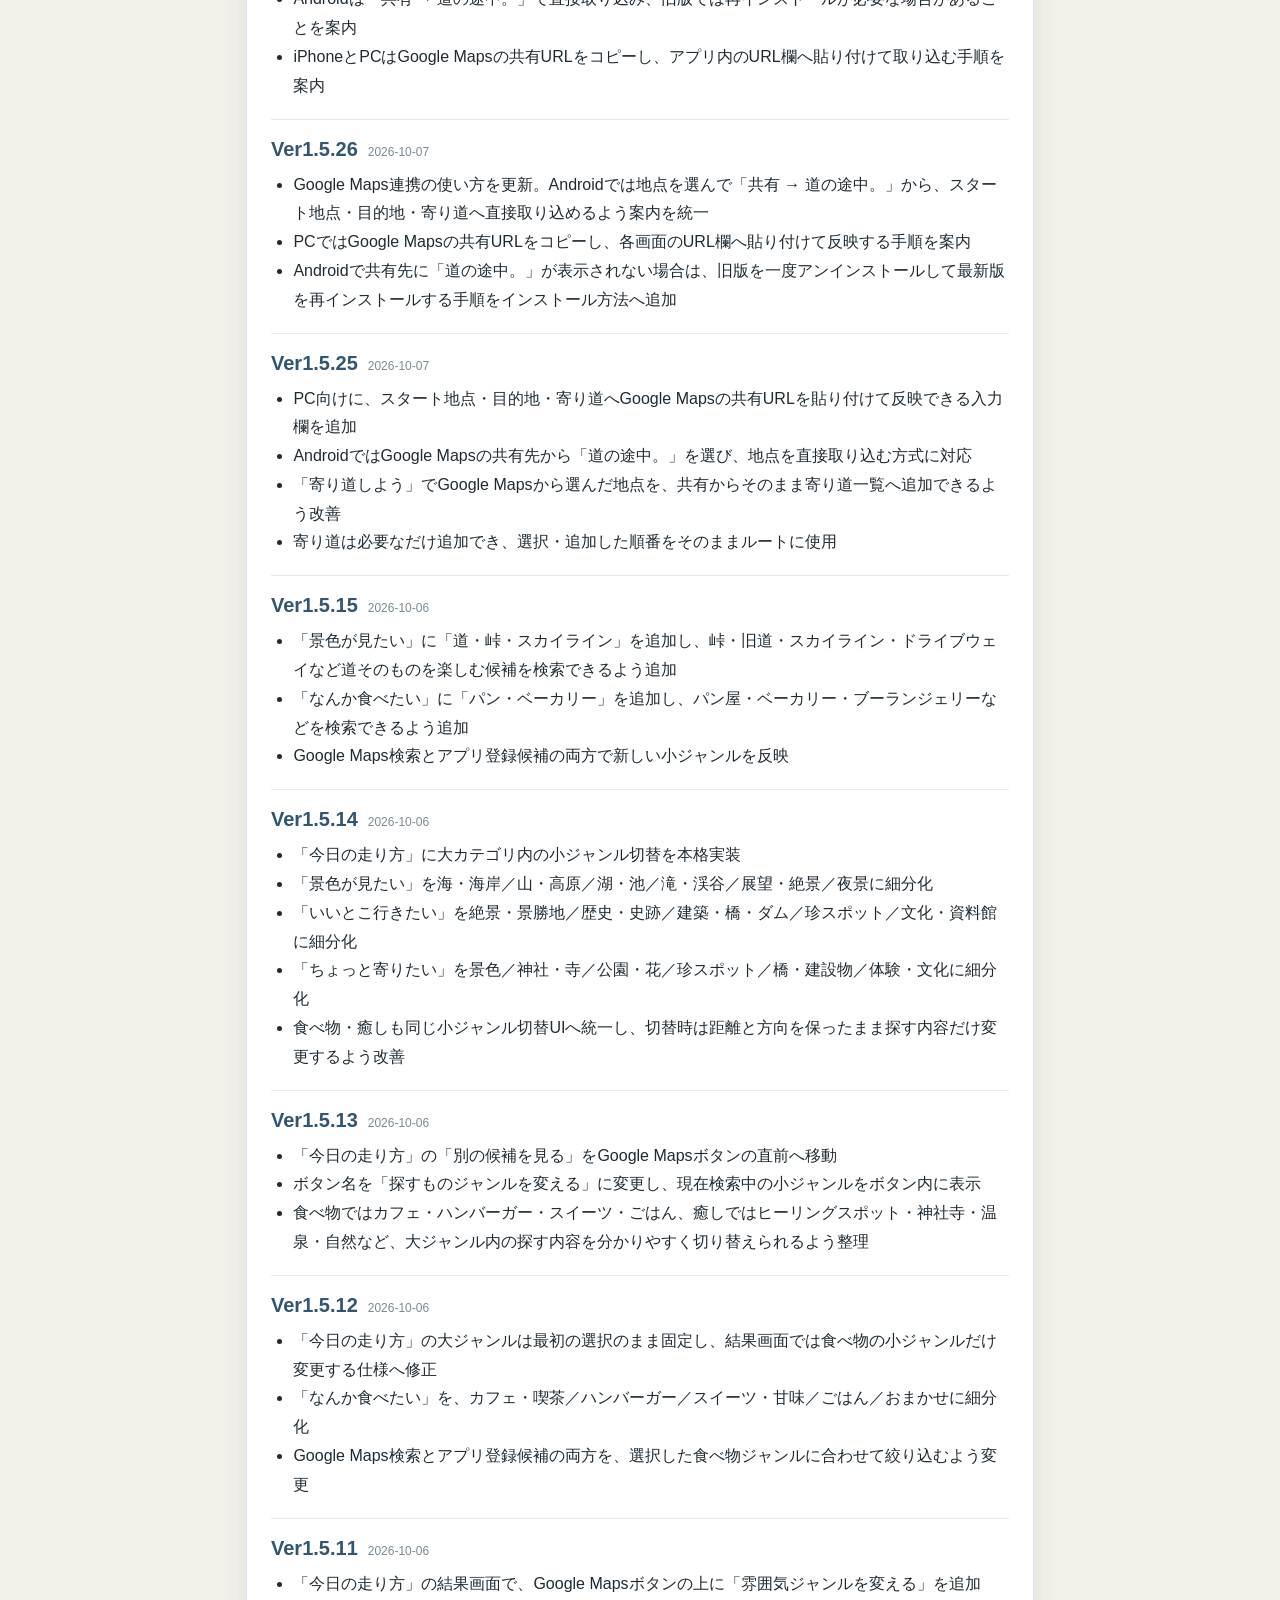
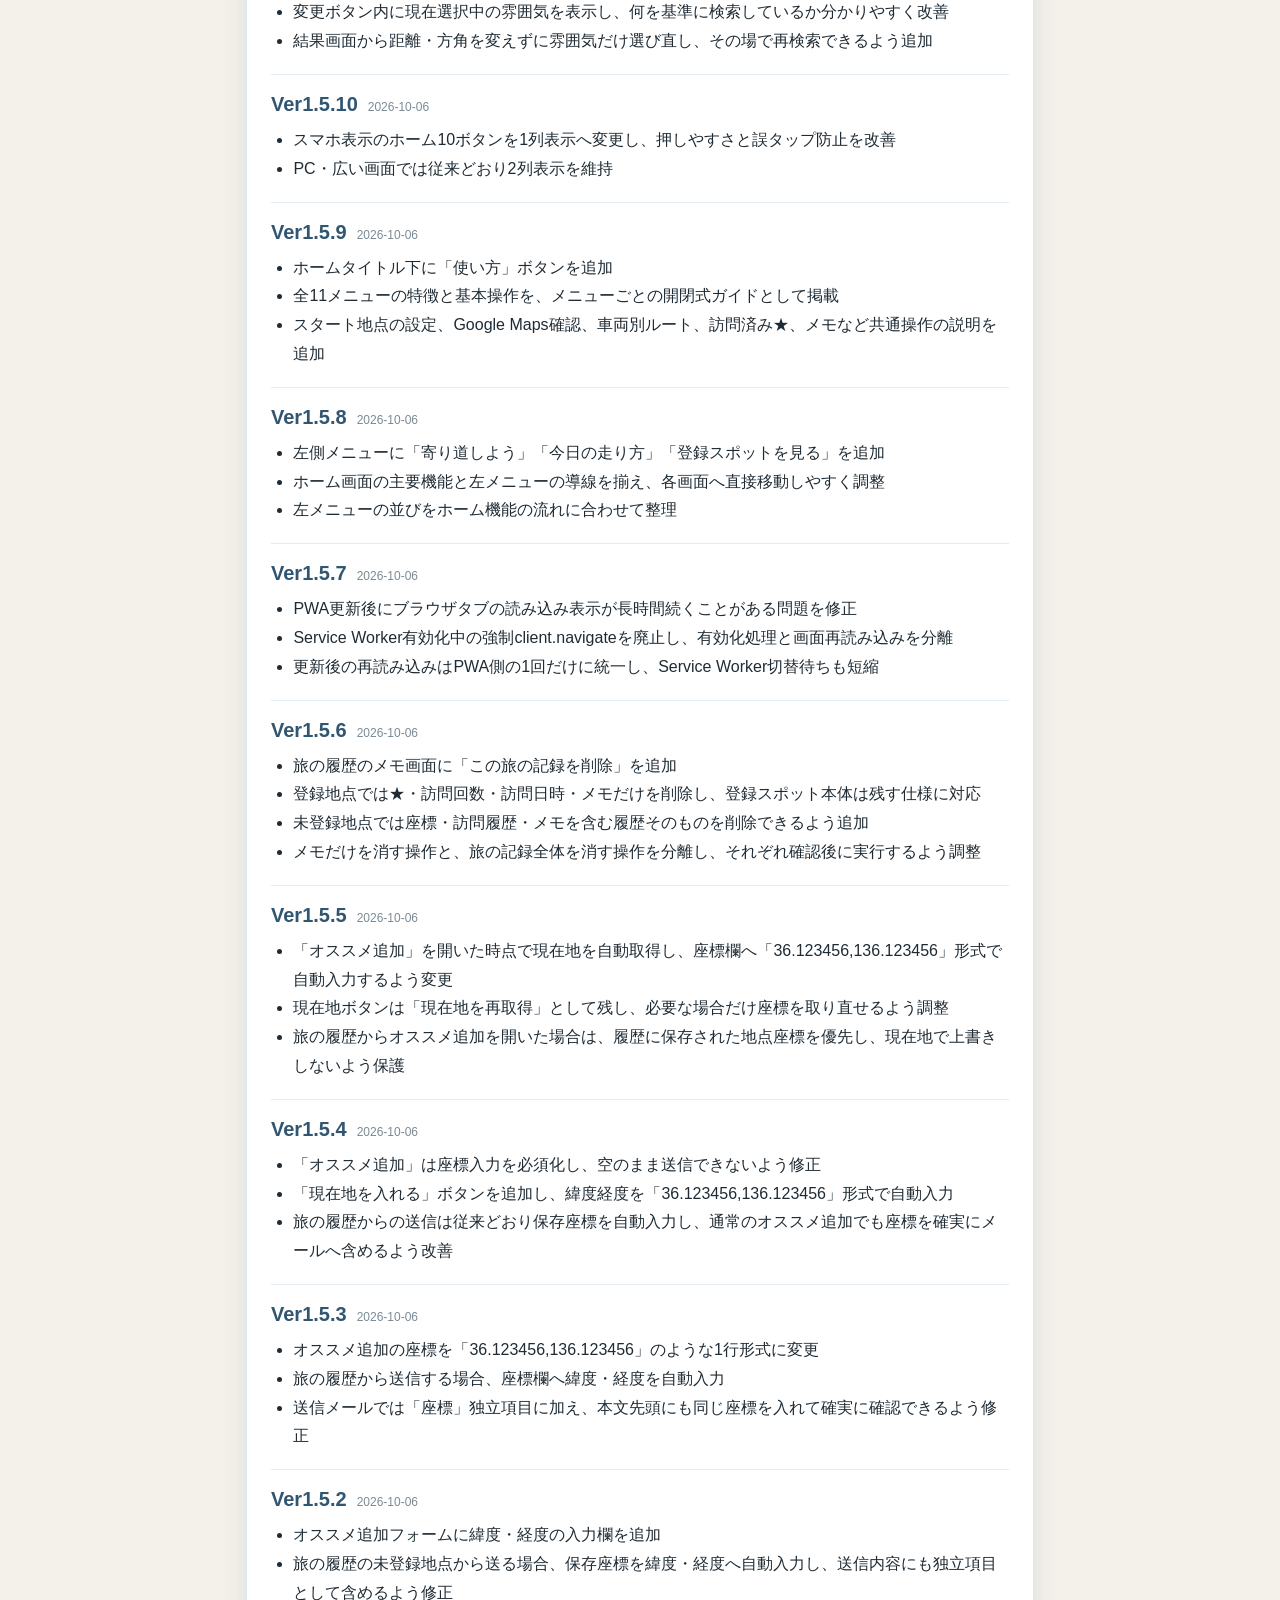
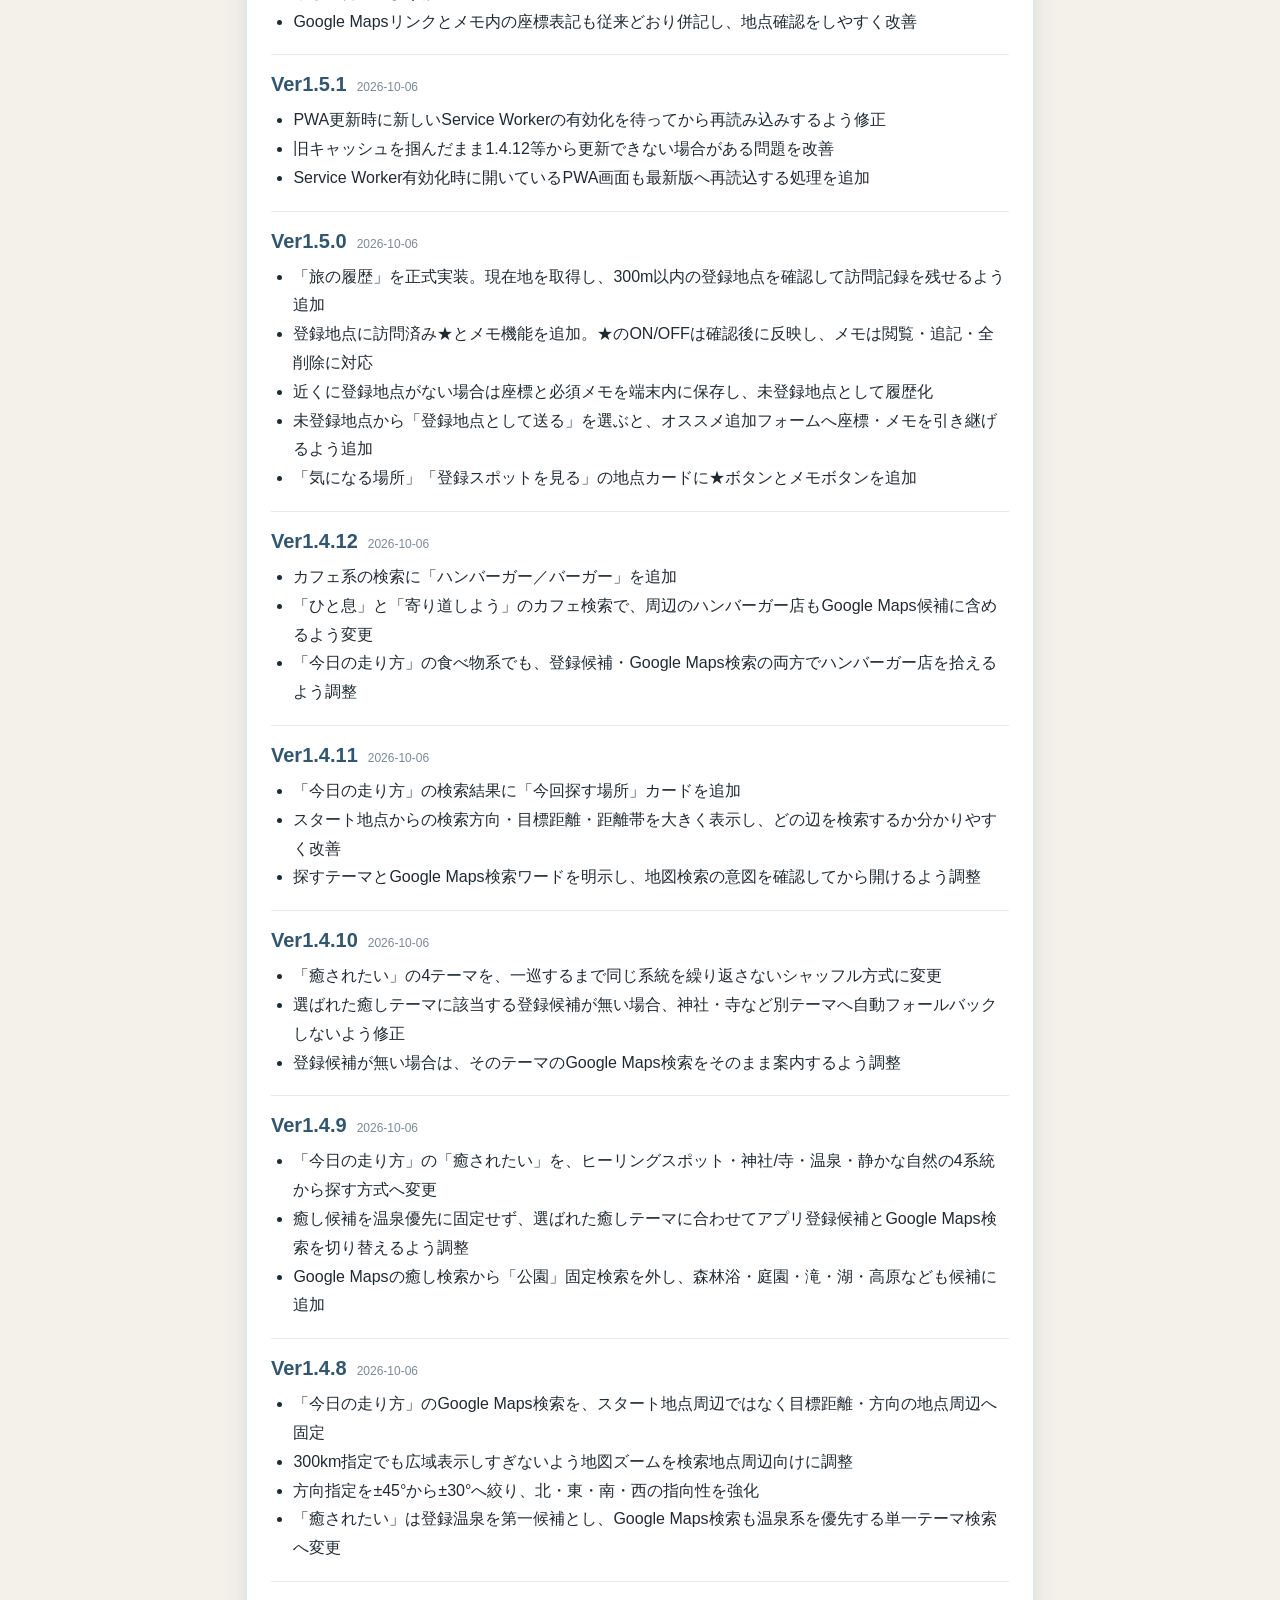
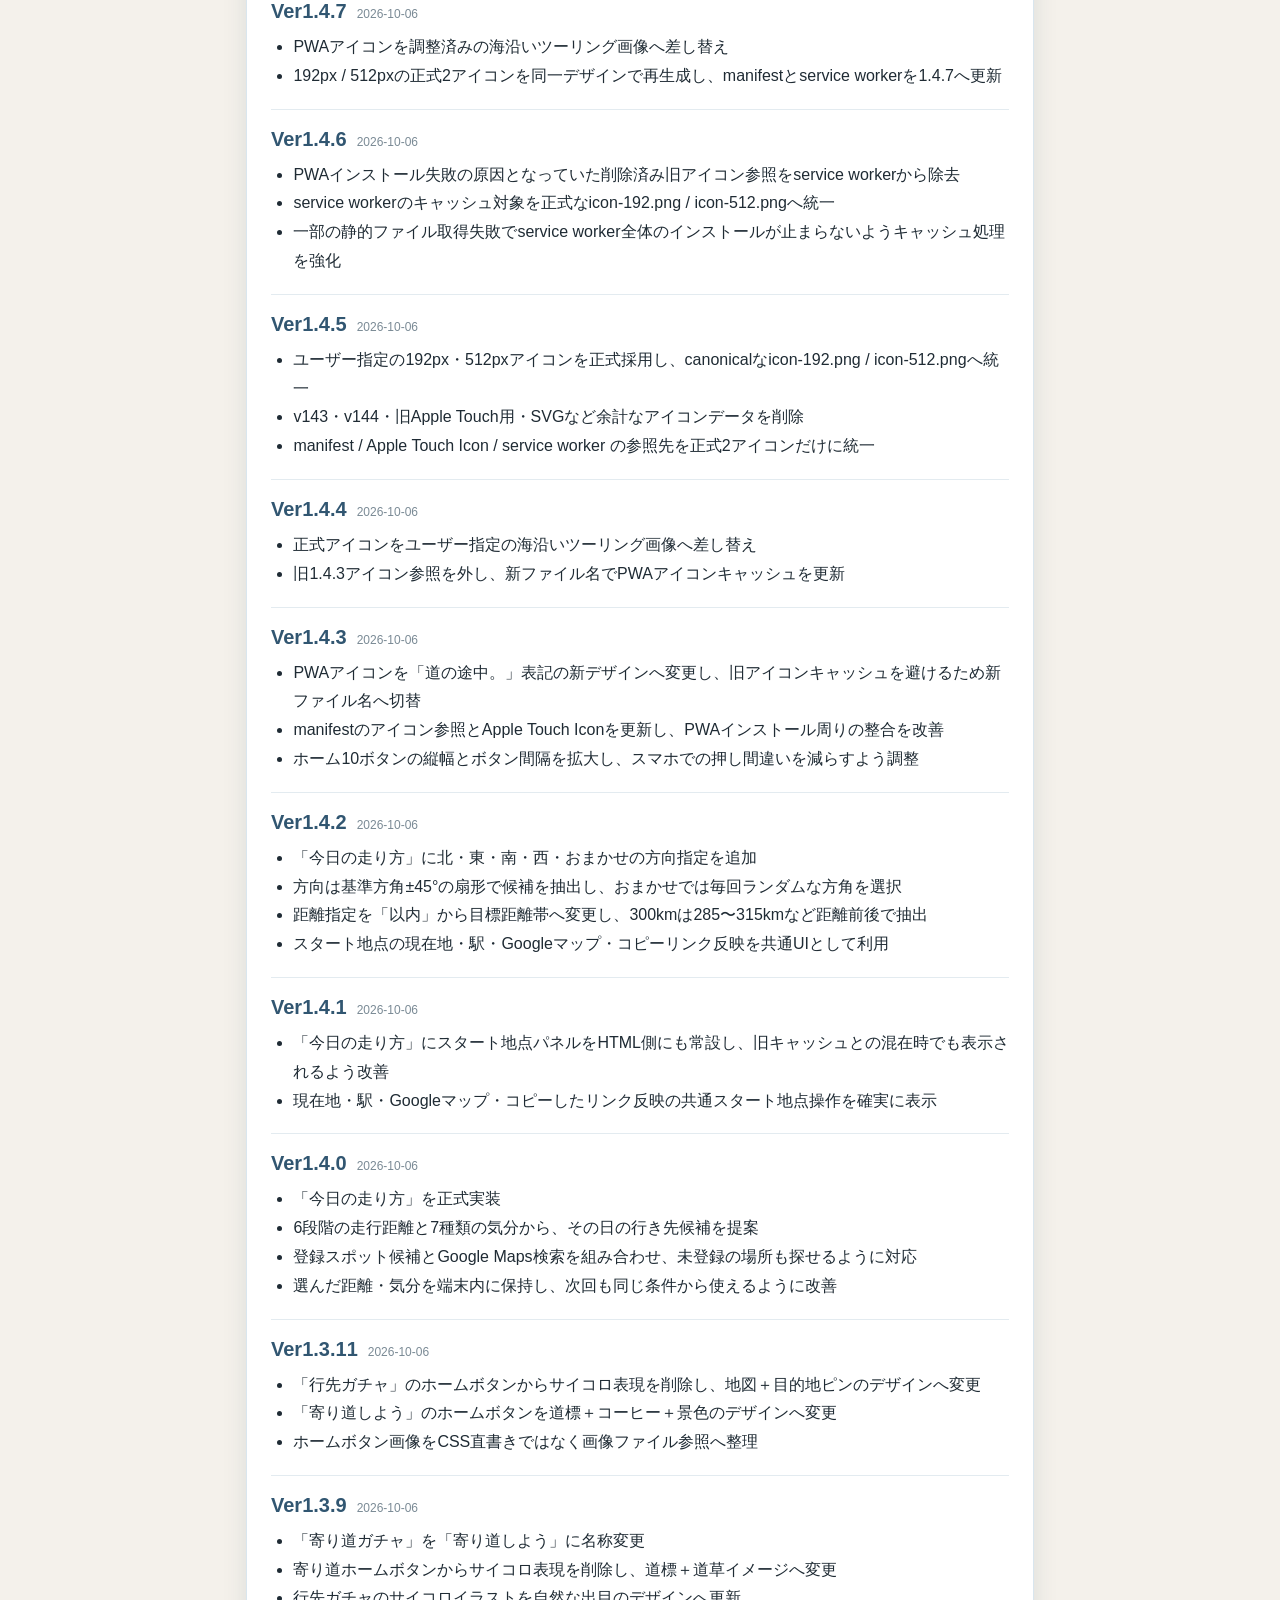
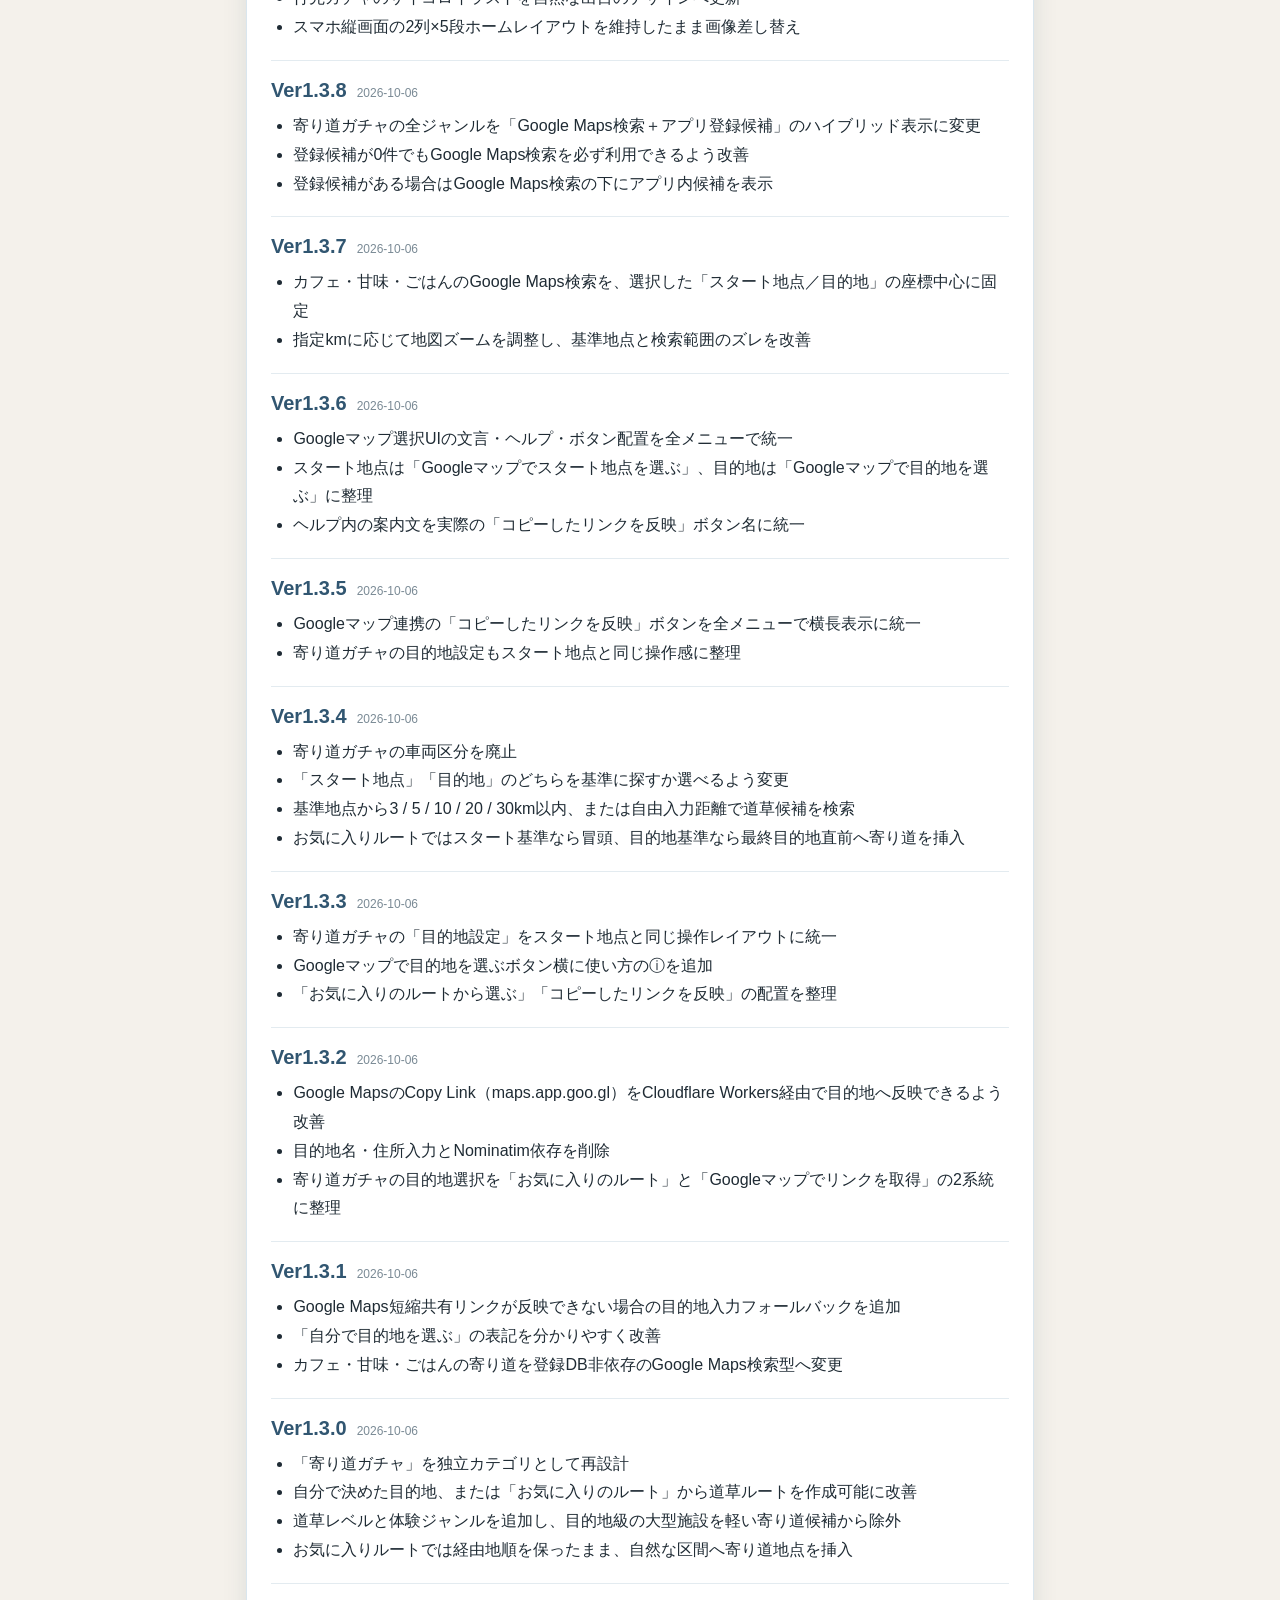
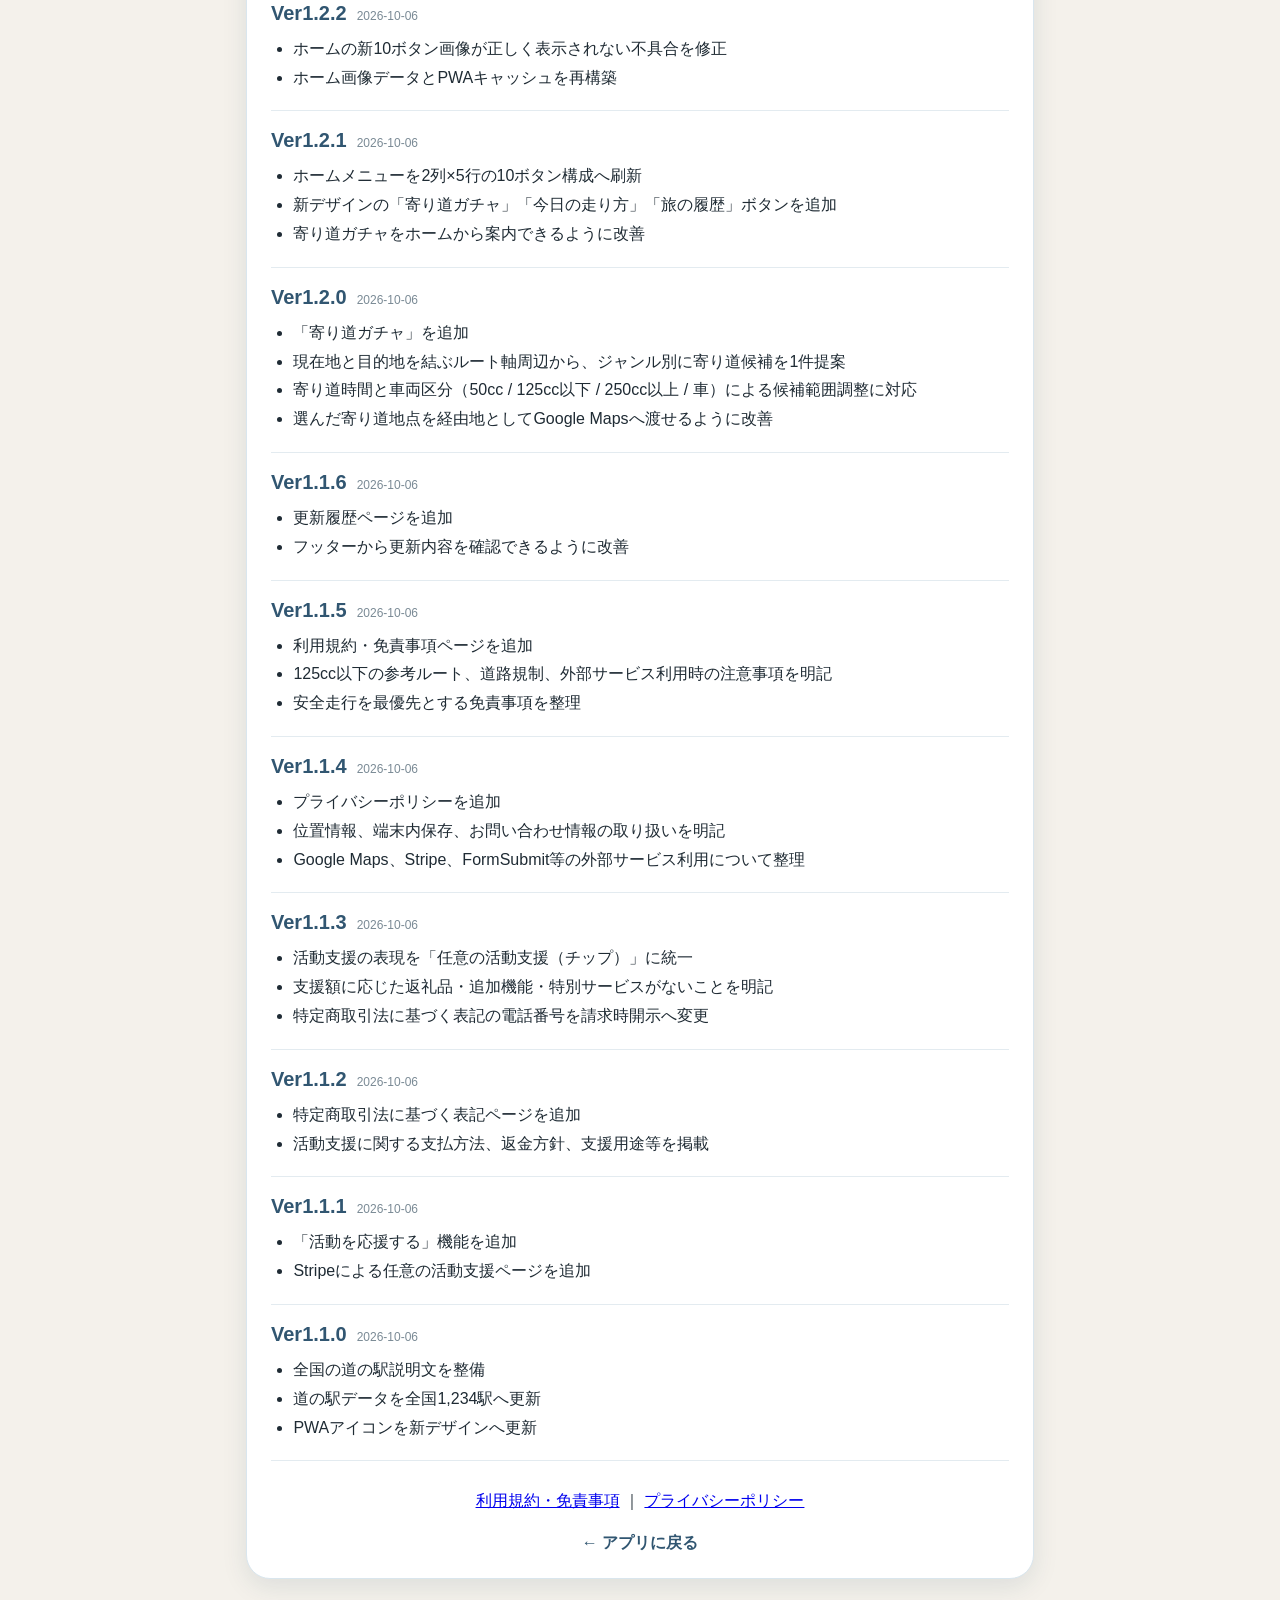
==== commit 4cb29fec: "Ver6: add weighted optional navigation missions" ====
--- a/history.html
+++ b/history.html
@@ -27,6 +27,7 @@
 <h1>更新履歴</h1>
 <p class="history-intro">「道の途中。」の主な更新内容です。細かな内部調整やデータ修正は省略し、利用者に関係する変更を中心に掲載しています。</p>
 
+<div class="history-entry"><div class="history-head"><span class="history-ver">Ver6</span><span class="history-date">2026-11-25</span></div><ul><li>道の駅すごろく・行先ガチャに任意の追加ミッションを追加。ナビ使用可40%、レーダー使用40%、ナビなし20%。</li><li>抽選結果と同時に表示し、お気に入りにも保存。GPXとナビ連携は従来どおり。</li></ul></div>
 <div class="history-entry"><div class="history-head"><span class="history-ver">Ver5</span><span class="history-date">2026-11-25</span></div><ul><li>すごろく・行先ガチャの演出が利用できない場合も抽選結果を表示するよう改善。</li><li>すごろくの読み込み中・エラー時の案内を改善。</li></ul></div>
 <div class="history-entry"><div class="history-head"><span class="history-ver">Ver4</span><span class="history-date">2026-11-25</span></div><ul><li>道の駅すごろくに立体サイコロ演出、行先ガチャにカプセル抽選演出を追加。</li><li>ランダム時の出目は駅数上限と一致。距離・車種・接続判定は従来どおり。</li><li>省モーション設定とオフラインに対応。</li></ul></div>
 <div class="history-entry"><div class="history-head"><span class="history-ver">Ver3</span><span class="history-date">2026-11-24</span></div><ul><li>行先ガチャ・今日の走り方・季節を走るに排気量別の推定走行距離を導入。</li><li>季節候補は指定上限内のみ。外部地図検索の距離・通行可否は未確認。</li><li>登録済み橋のみ対応。地理DBはVer2を維持。</li></ul></div>
--- a/style.css
+++ b/style.css
@@ -660,3 +660,10 @@
 .detour-topic-select:focus-visible {outline:3px solid #e5b85b;outline-offset:2px;}
 
 .route-export-actions > .route-bnavi,.detour-submit-actions > .route-bnavi{background:#326bc1;color:#fff;border:1px solid #285ba7;}
+
+/* Optional navigation challenge */
+.navigation-mission{background:#eef7f2;border:1px solid #a9cdbb;border-left:5px solid #33846b;border-radius:12px;padding:12px 14px;margin:12px 0;color:#254e43;overflow-wrap:anywhere}
+.navigation-mission-heading{font-size:.82rem;font-weight:700;letter-spacing:.03em}
+.navigation-mission-name{display:block;font-size:1.35rem;line-height:1.5;margin:3px 0}
+.navigation-mission-detail{font-size:.88rem;line-height:1.5}
+.navigation-mission-note{font-size:.73rem;color:#50665d;margin-top:5px}
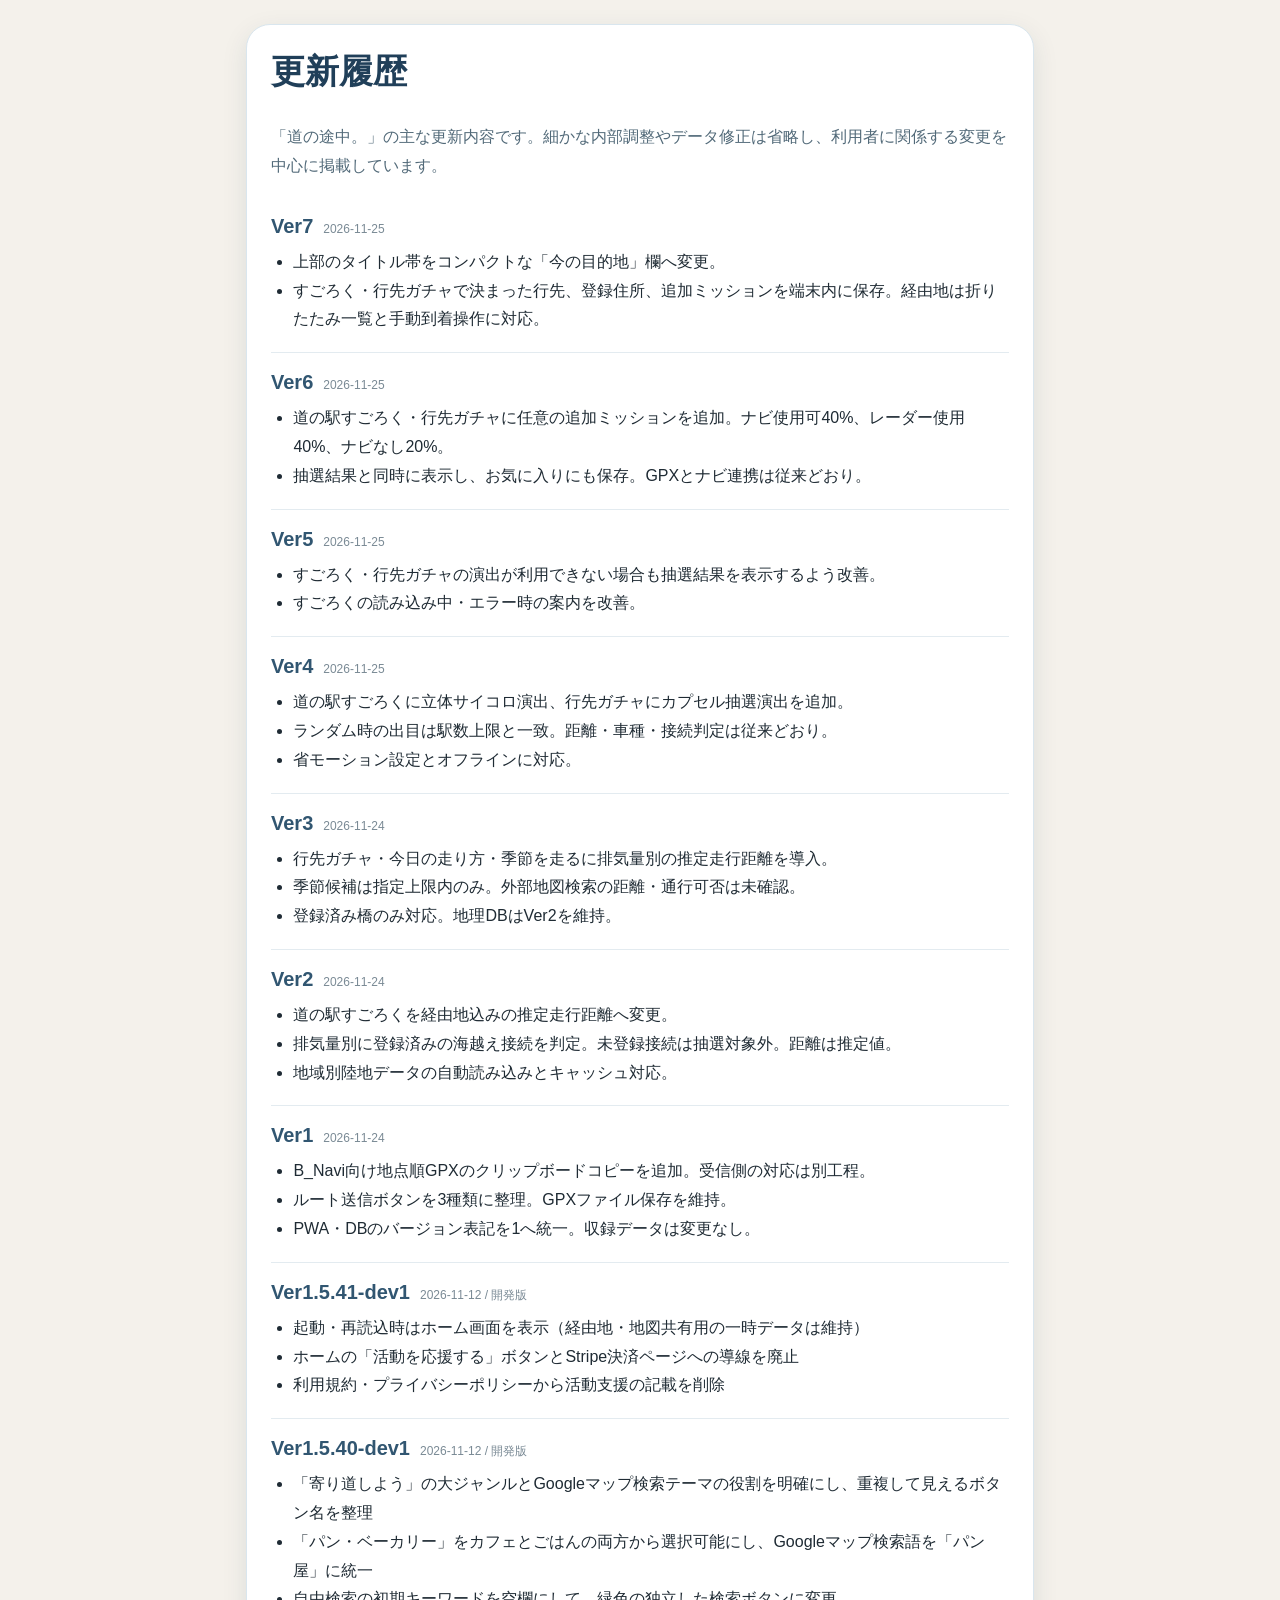
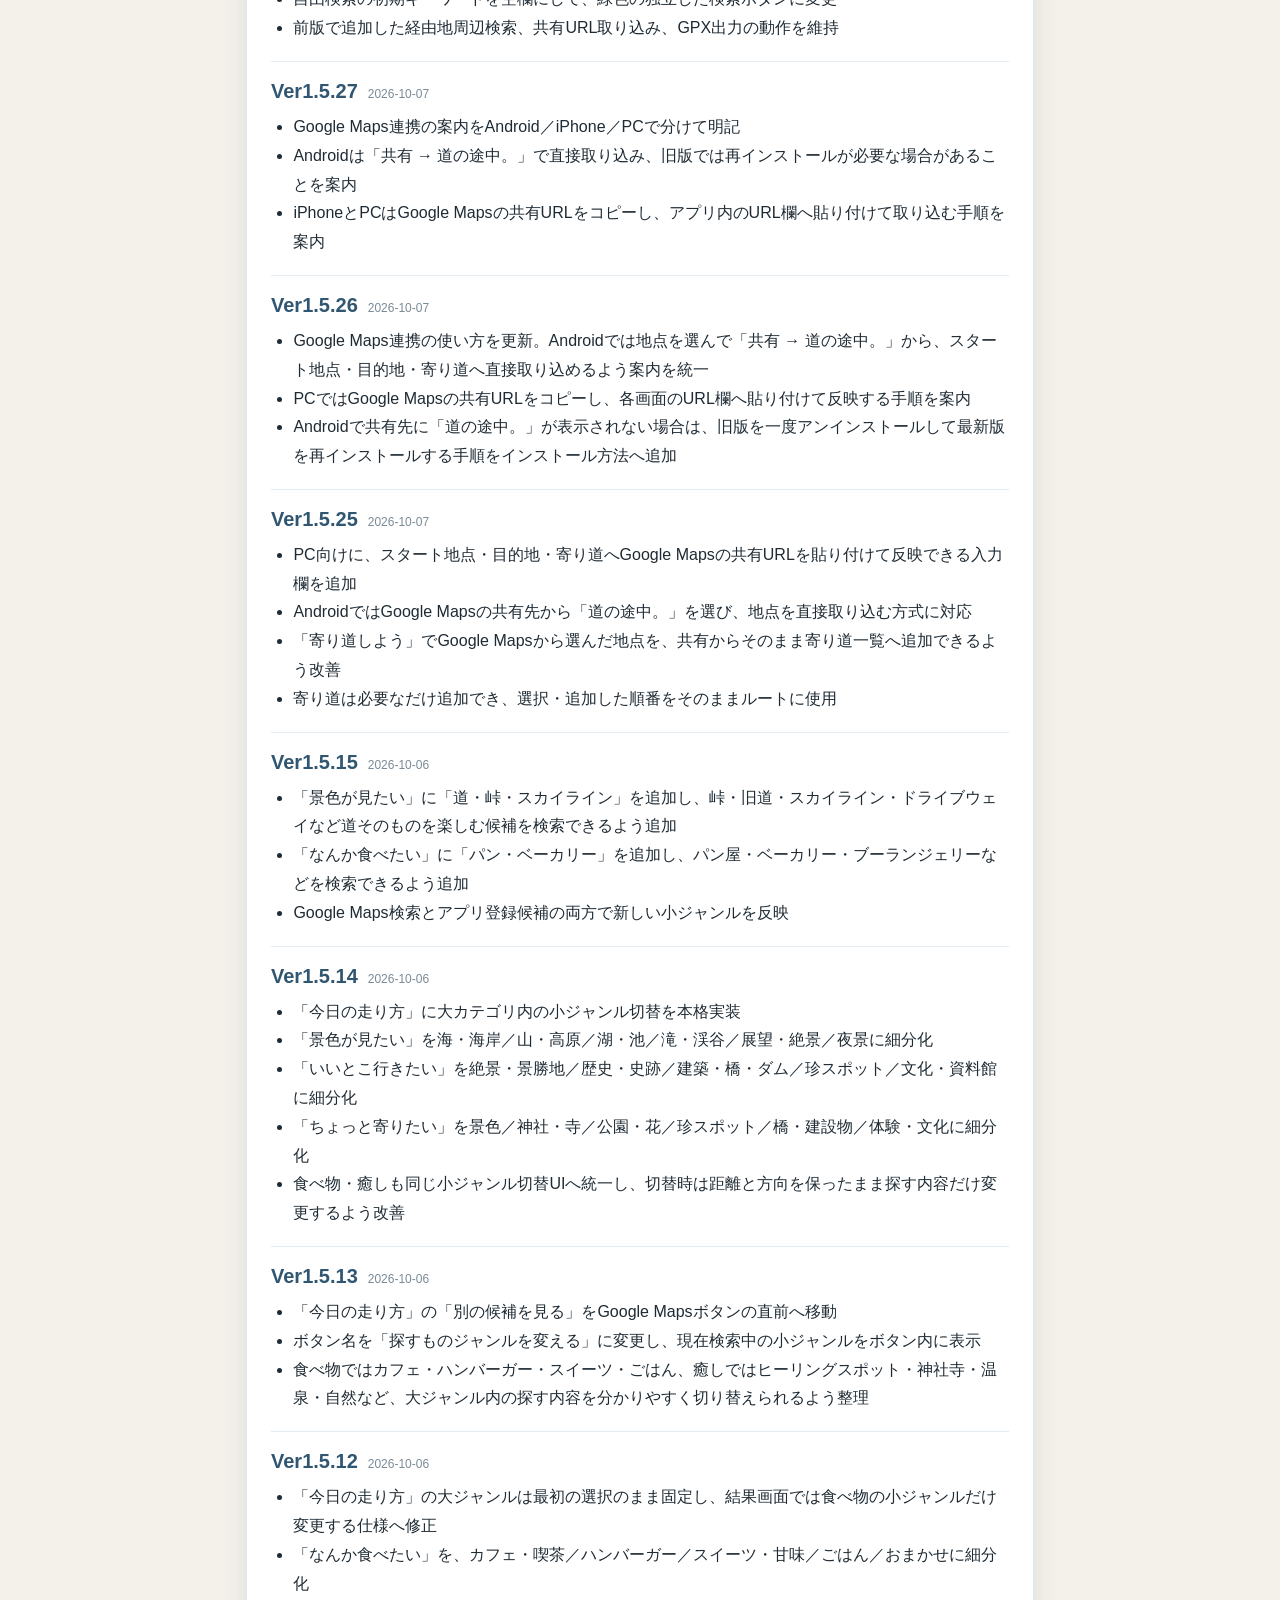
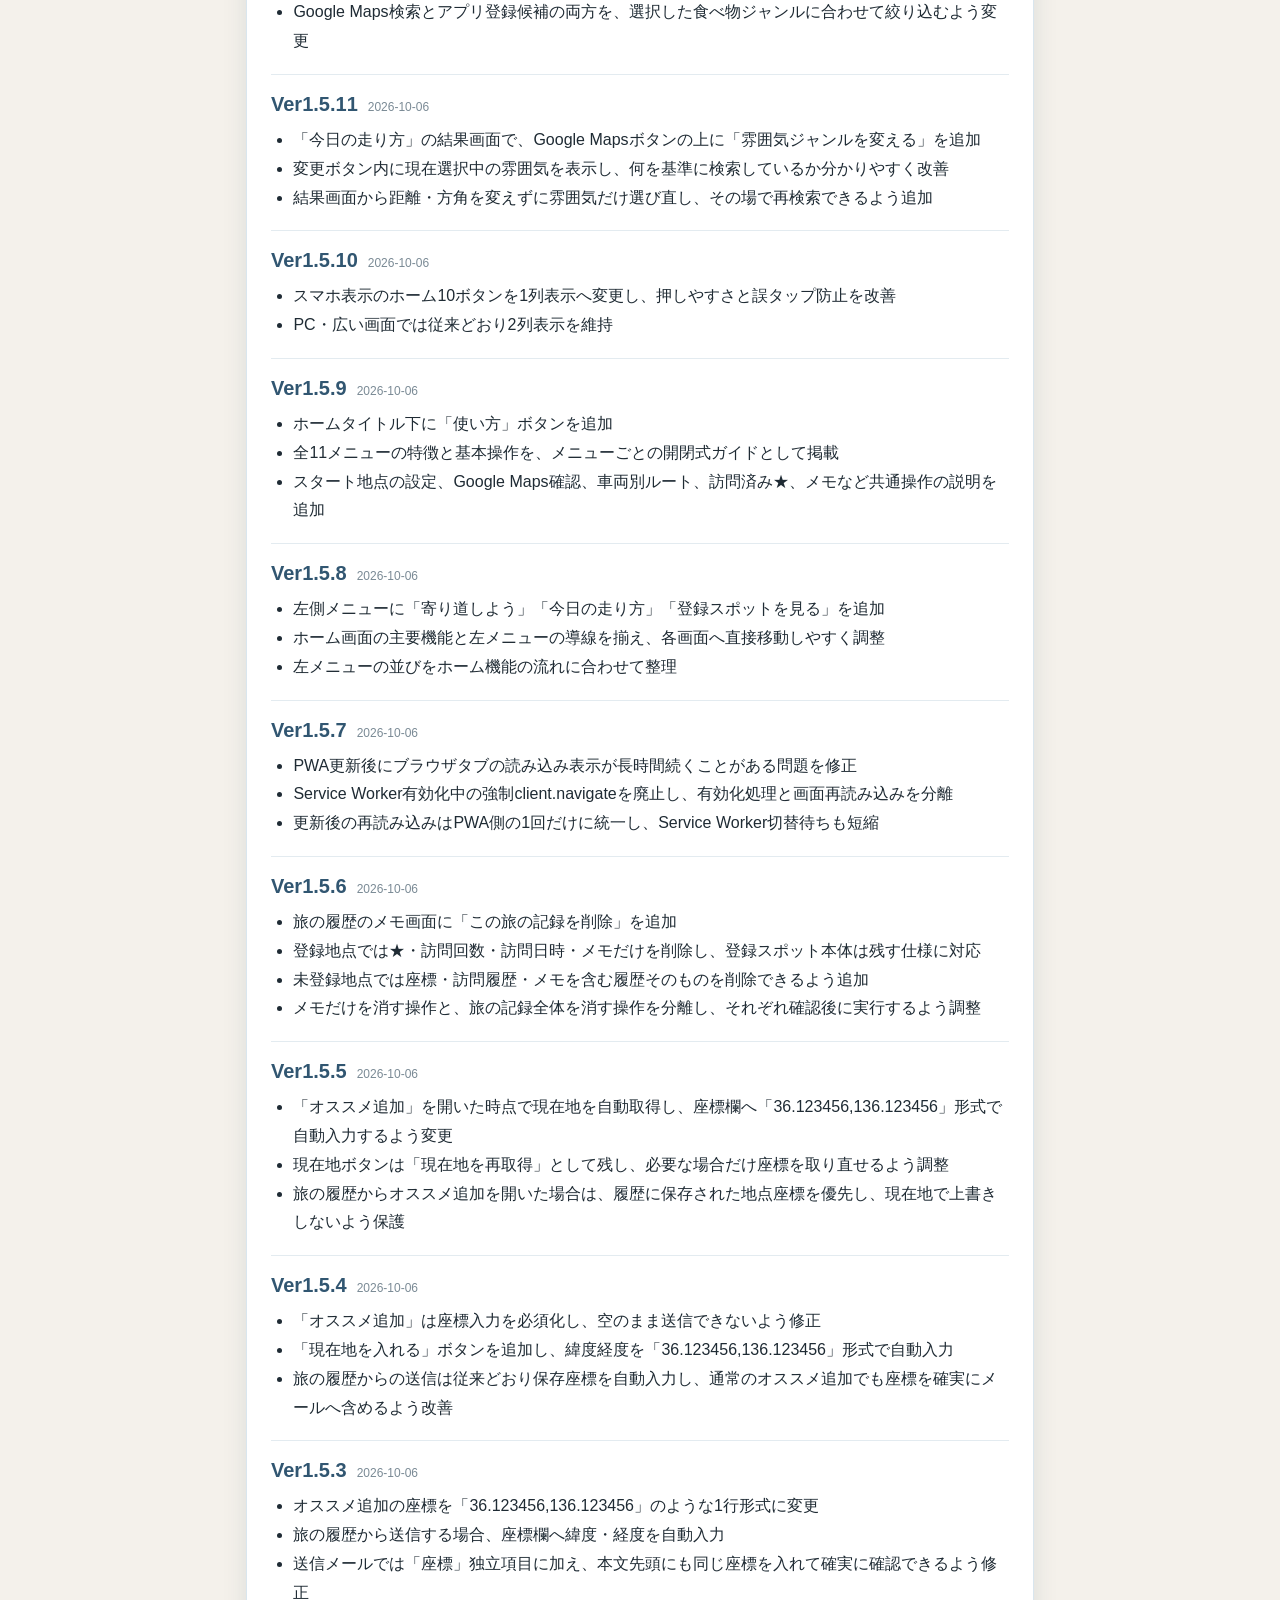
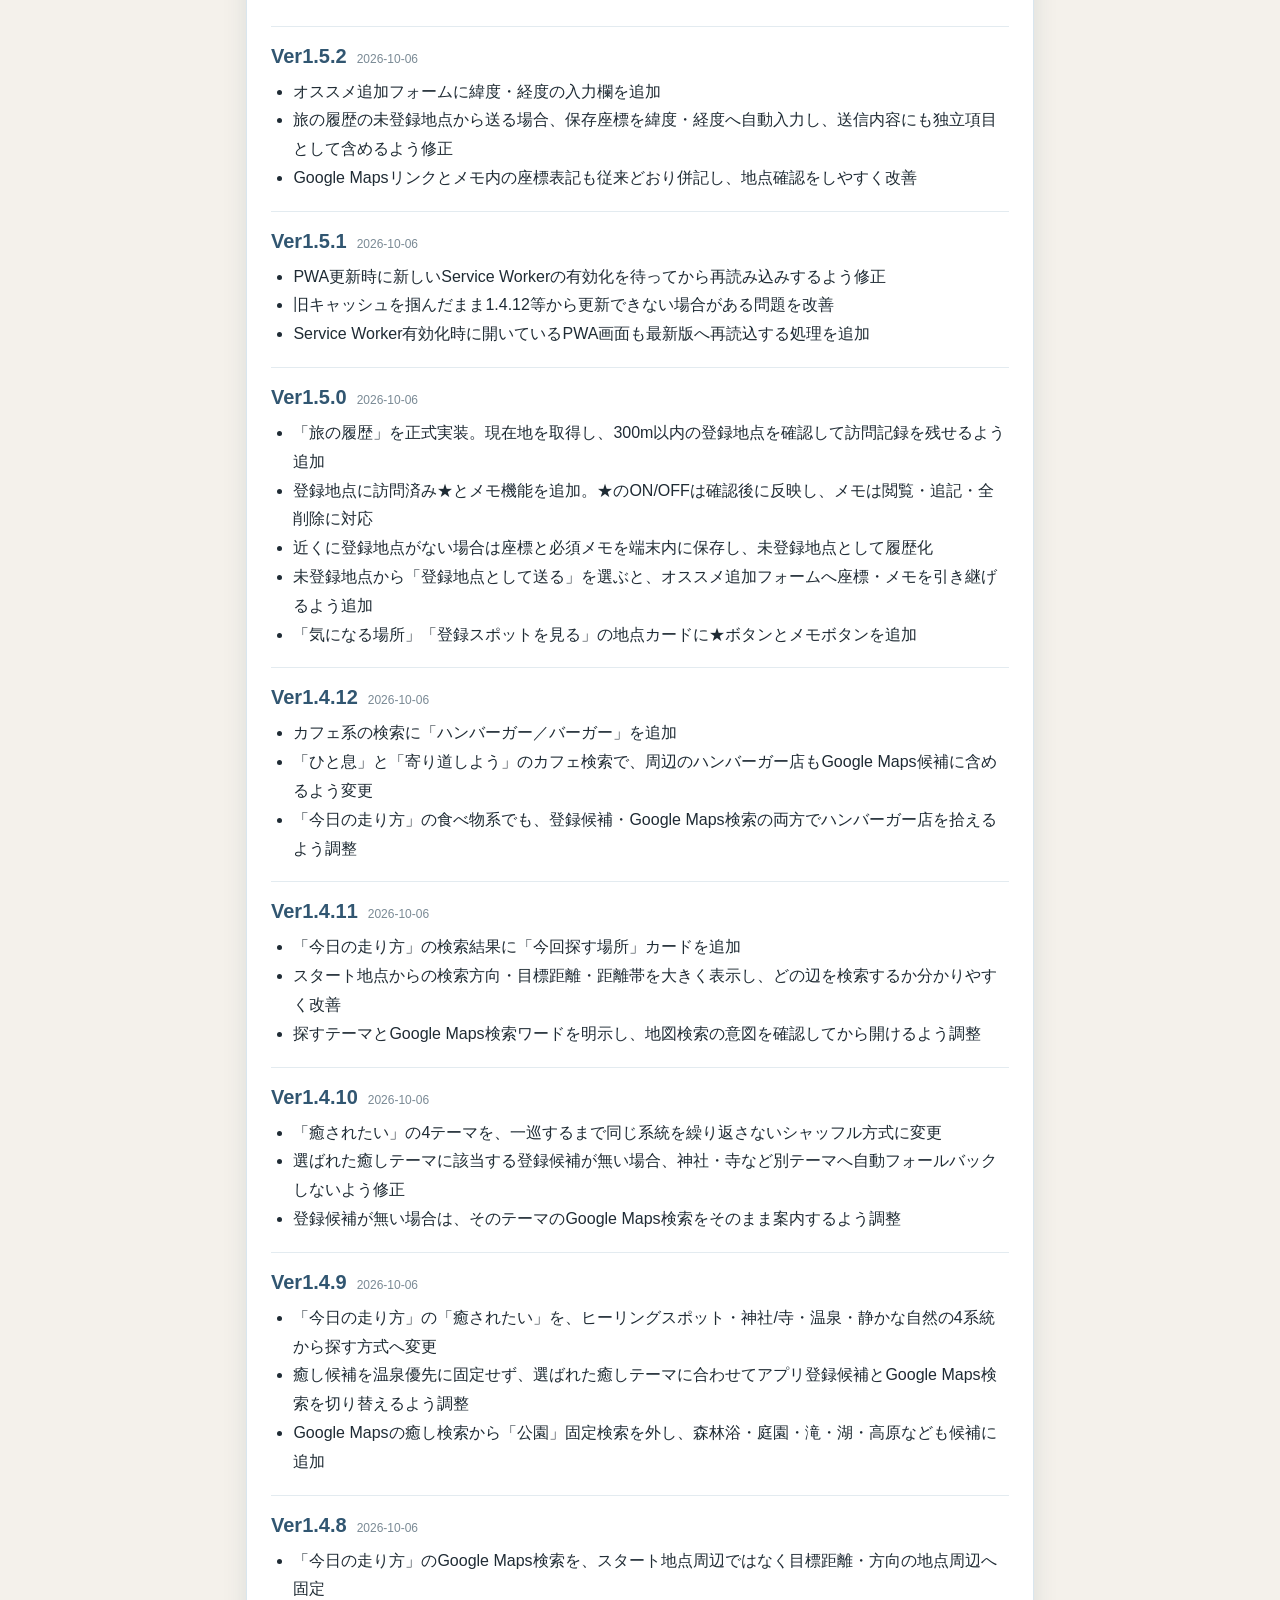
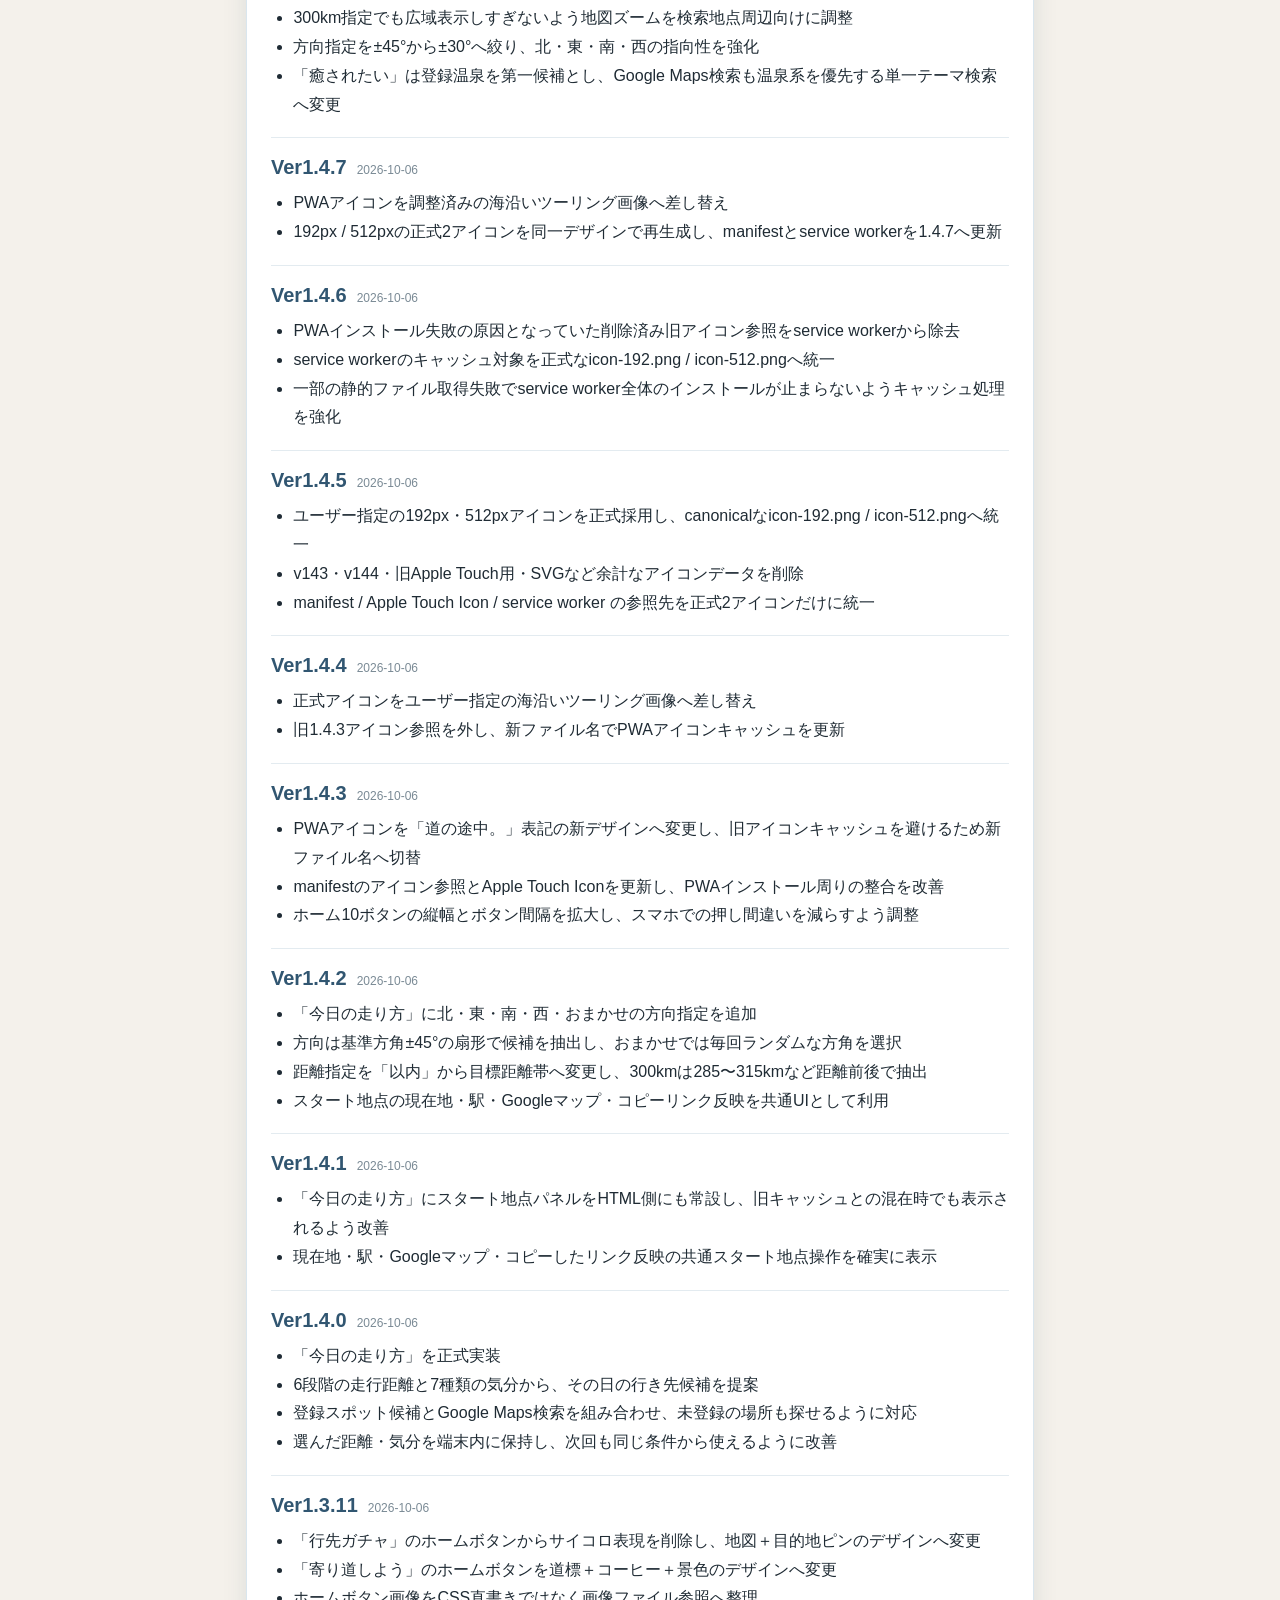
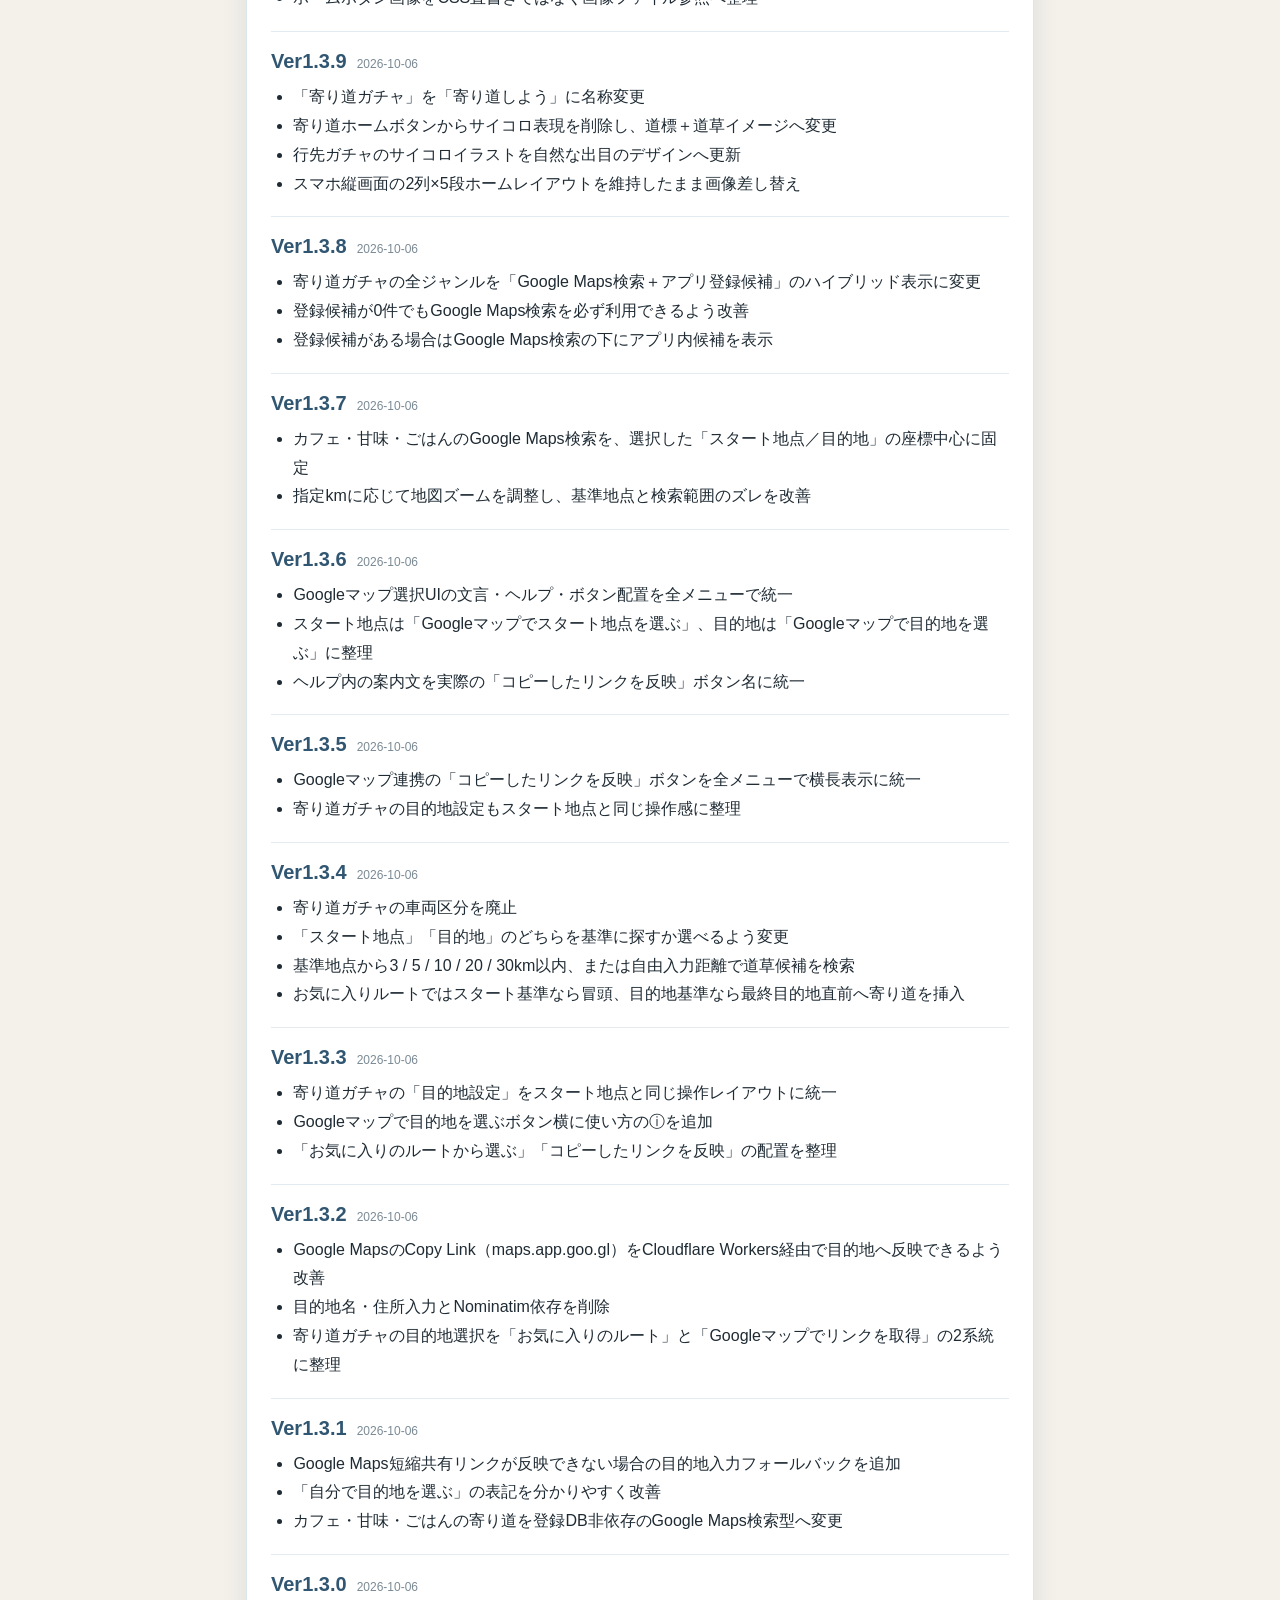
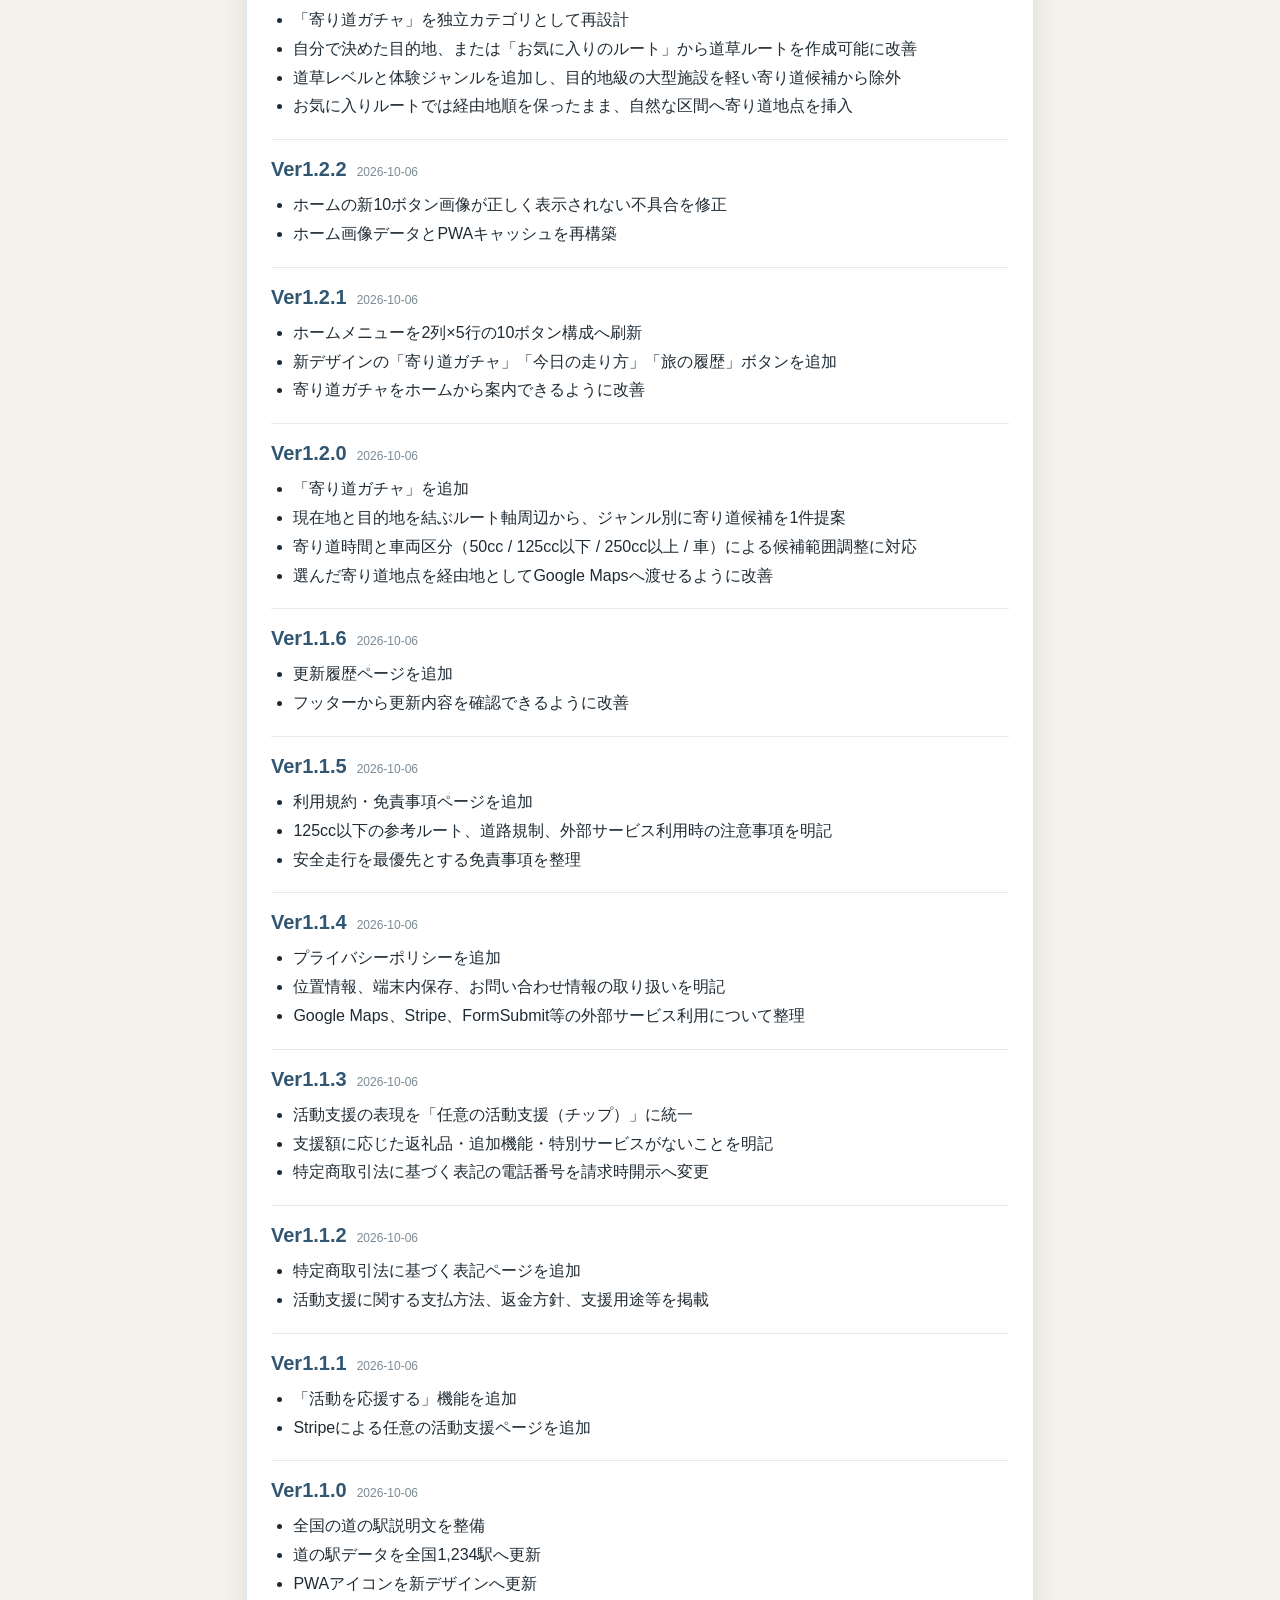
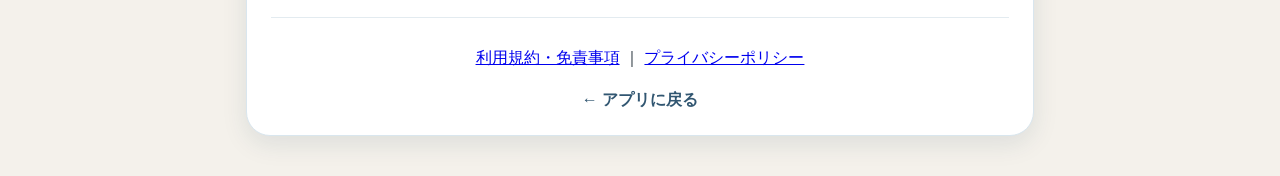
==== commit 1b6e91a2: "Ver7: replace brand banner with compact persistent current destination" ====
--- a/history.html
+++ b/history.html
@@ -27,6 +27,7 @@
 <h1>更新履歴</h1>
 <p class="history-intro">「道の途中。」の主な更新内容です。細かな内部調整やデータ修正は省略し、利用者に関係する変更を中心に掲載しています。</p>
 
+<div class="history-entry"><div class="history-head"><span class="history-ver">Ver7</span><span class="history-date">2026-11-25</span></div><ul><li>上部のタイトル帯をコンパクトな「今の目的地」欄へ変更。</li><li>すごろく・行先ガチャで決まった行先、登録住所、追加ミッションを端末内に保存。経由地は折りたたみ一覧と手動到着操作に対応。</li></ul></div>
 <div class="history-entry"><div class="history-head"><span class="history-ver">Ver6</span><span class="history-date">2026-11-25</span></div><ul><li>道の駅すごろく・行先ガチャに任意の追加ミッションを追加。ナビ使用可40%、レーダー使用40%、ナビなし20%。</li><li>抽選結果と同時に表示し、お気に入りにも保存。GPXとナビ連携は従来どおり。</li></ul></div>
 <div class="history-entry"><div class="history-head"><span class="history-ver">Ver5</span><span class="history-date">2026-11-25</span></div><ul><li>すごろく・行先ガチャの演出が利用できない場合も抽選結果を表示するよう改善。</li><li>すごろくの読み込み中・エラー時の案内を改善。</li></ul></div>
 <div class="history-entry"><div class="history-head"><span class="history-ver">Ver4</span><span class="history-date">2026-11-25</span></div><ul><li>道の駅すごろくに立体サイコロ演出、行先ガチャにカプセル抽選演出を追加。</li><li>ランダム時の出目は駅数上限と一致。距離・車種・接続判定は従来どおり。</li><li>省モーション設定とオフラインに対応。</li></ul></div>
--- a/style.css
+++ b/style.css
@@ -667,3 +667,33 @@
 .navigation-mission-name{display:block;font-size:1.35rem;line-height:1.5;margin:3px 0}
 .navigation-mission-detail{font-size:.88rem;line-height:1.5}
 .navigation-mission-note{font-size:.73rem;color:#50665d;margin-top:5px}
+
+/* Compact global destination header, replacing the old brand banner. */
+.current-destination-header{background:#f2f6f3;color:#244b3f;padding:8px max(12px,env(safe-area-inset-right)) 8px max(12px,env(safe-area-inset-left));padding-top:max(8px,env(safe-area-inset-top));border-bottom:1px solid #d7e2da}
+.current-destination{max-width:1100px;margin:auto;background:#fff;border:1px solid #d4e3d9;border-radius:12px;padding:0;overflow:hidden}
+.current-destination summary{cursor:pointer;list-style:none;display:grid;grid-template-columns:minmax(0,1fr) 18px;gap:2px 8px;align-items:center;padding:8px 12px;line-height:1.35}
+.current-destination summary::-webkit-details-marker{display:none}
+.current-destination summary::after{content:"⌄";grid-column:2;grid-row:1/4;align-self:center;text-align:center;font-size:18px;color:#467762}
+.current-destination[open] summary::after{transform:rotate(180deg)}
+.current-destination-heading{grid-column:1;display:flex;align-items:center;gap:6px;flex-wrap:wrap;font-size:12px}
+#currentDestinationMission{font-weight:700;font-size:11px;color:#387660}
+#currentDestinationProgress{font-size:11px;color:#647c70;margin-left:auto}
+#currentDestinationName{grid-column:1;display:block;min-width:0;overflow-wrap:anywhere;font-size:16px;line-height:1.35}
+.current-destination-address{grid-column:1;font-size:12px;color:#526c60;overflow-wrap:anywhere}
+.current-destination-address[hidden]{display:none}
+.current-destination:not(.has-destination) summary{grid-template-columns:minmax(0,1fr) auto 18px;gap:8px}
+.current-destination:not(.has-destination) #currentDestinationName{grid-column:2;grid-row:1;font-size:12px;color:#7b8a81;font-weight:500}
+.current-destination:not(.has-destination) summary::after{grid-column:3;grid-row:1}
+.current-destination-details{border-top:1px solid #dce9df;padding:8px 12px;font-size:13px}
+.current-destination-details p{margin:2px 0}
+.current-destination-route{max-height:min(34vh,260px);overflow:auto}
+.current-destination-stop{display:grid;grid-template-columns:46px minmax(0,1fr);gap:5px;padding:6px 4px;border-bottom:1px solid #e5eee8;align-items:start}
+.current-destination-stop.current{background:#edf6ef;border-radius:7px}
+.current-destination-stop small{font-size:11px;color:#467762}
+.current-destination-stop span{display:block;font-size:12px;color:#526c60;overflow-wrap:anywhere}
+.current-destination-actions{display:flex;gap:8px;margin-top:8px}
+.current-destination-actions button{flex:1;border:1px solid #bfd5c7;border-radius:8px;padding:8px;font:inherit;font-weight:700;background:#e6f2ea;color:#244b3f;cursor:pointer;min-height:40px}
+.current-destination-actions button:last-child{flex:0 0 auto;background:#fff}
+.current-destination-hint{display:block;font-size:11px;color:#66786d;margin-top:5px}
+body.pwa-starting .current-destination-header{pointer-events:none}
+@media(min-width:761px){.side{height:calc(100vh - 60px)}}
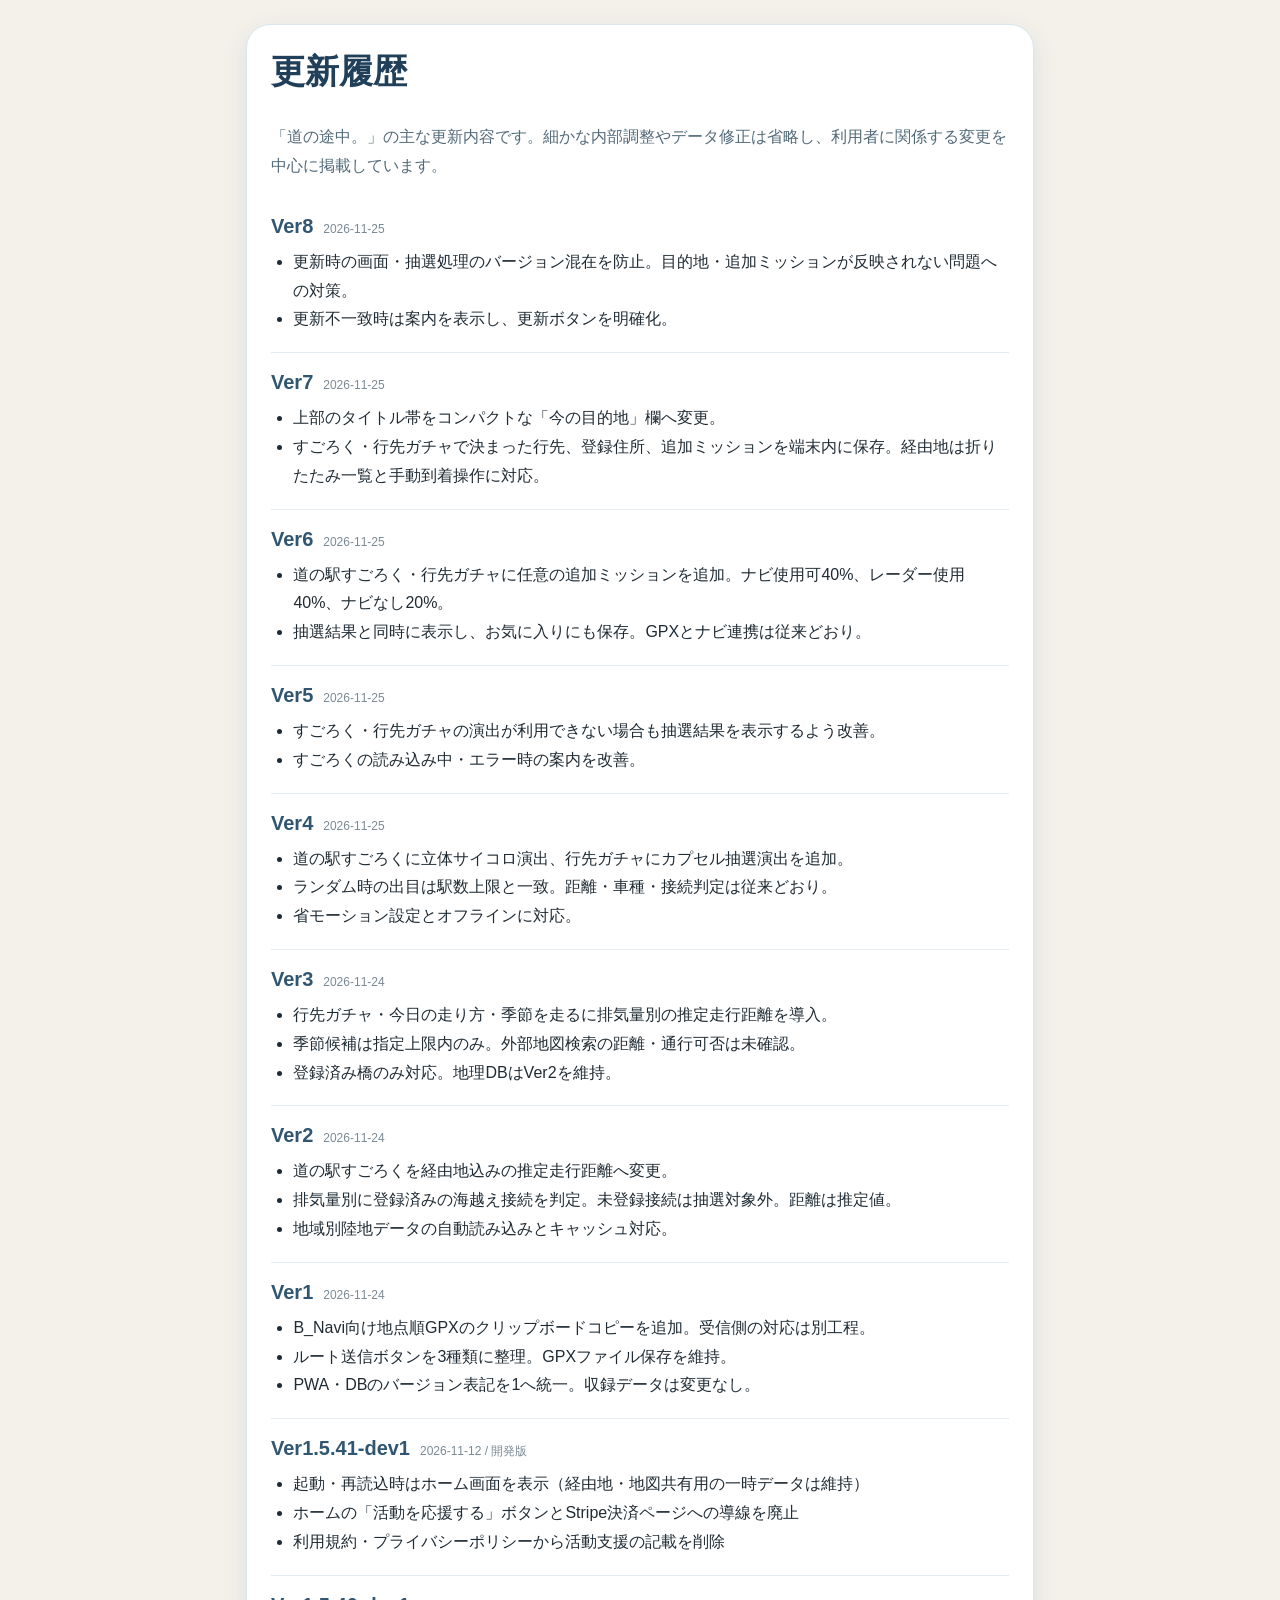
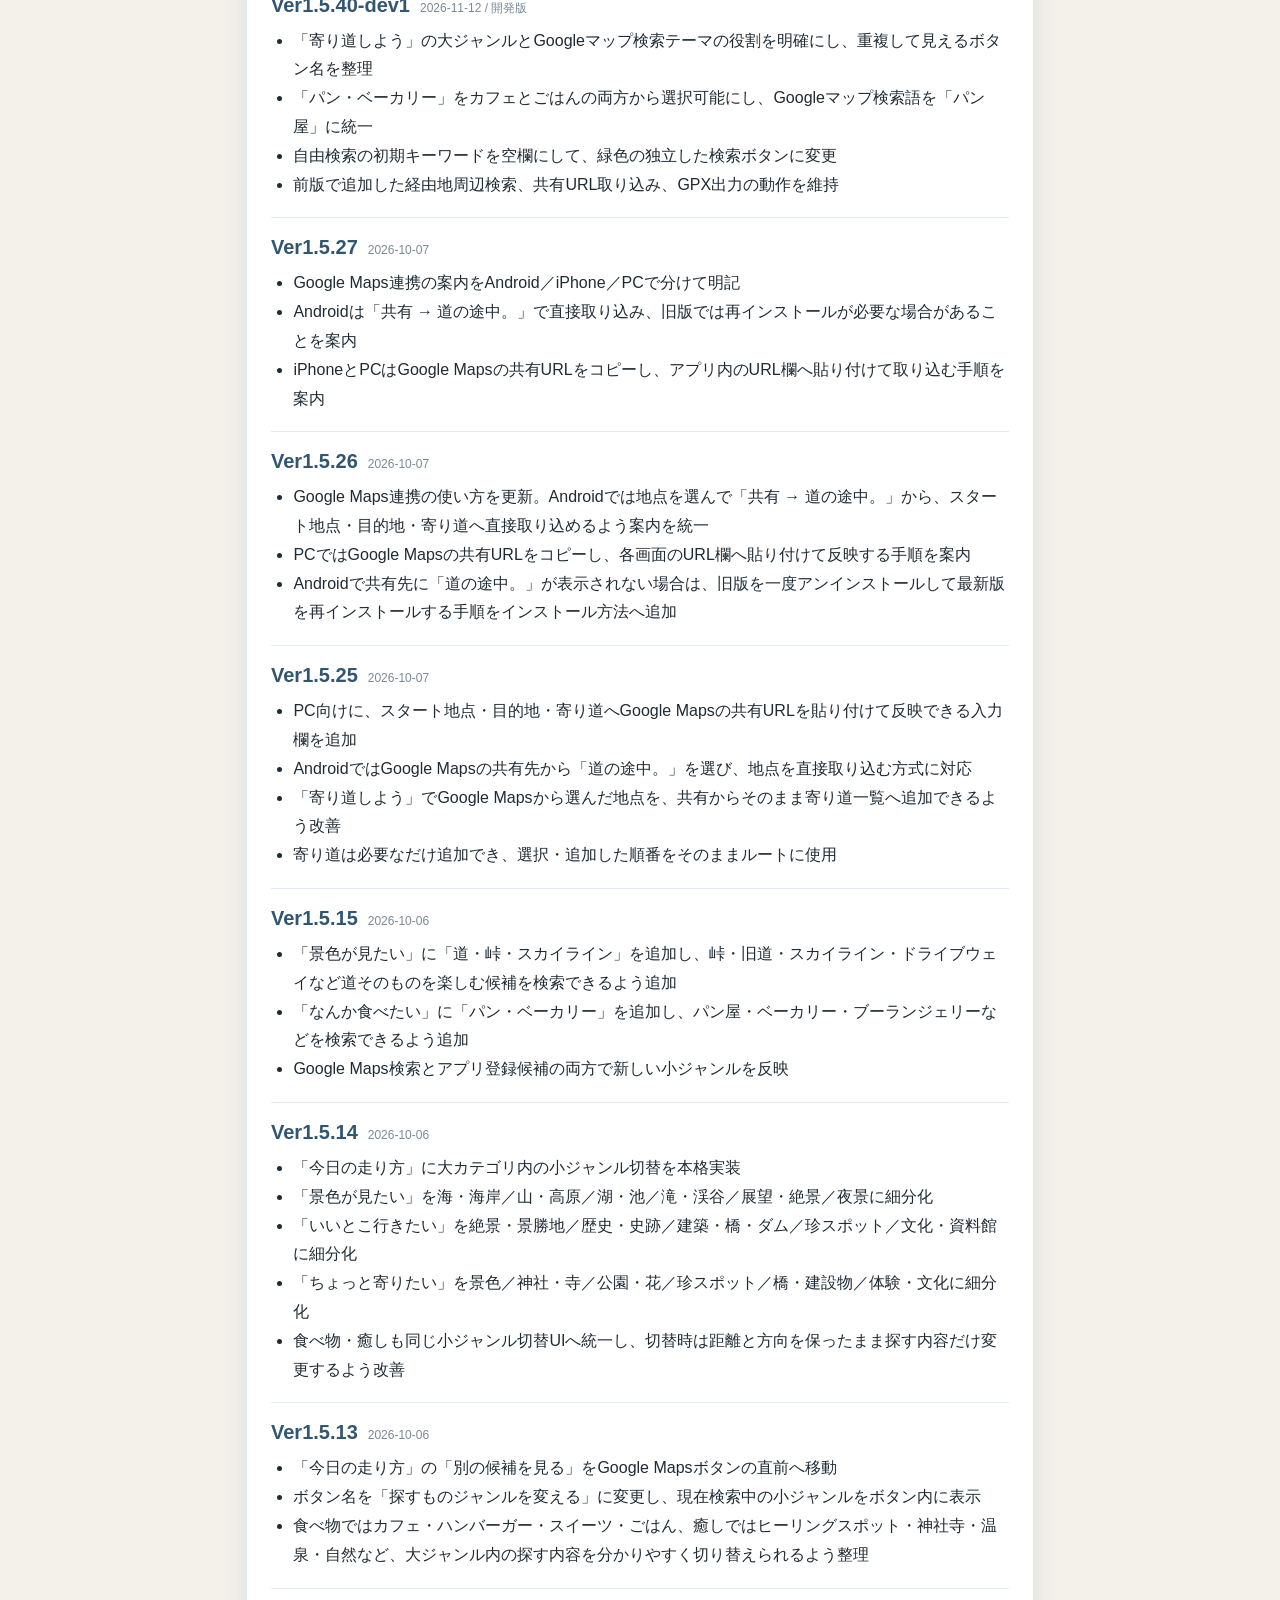
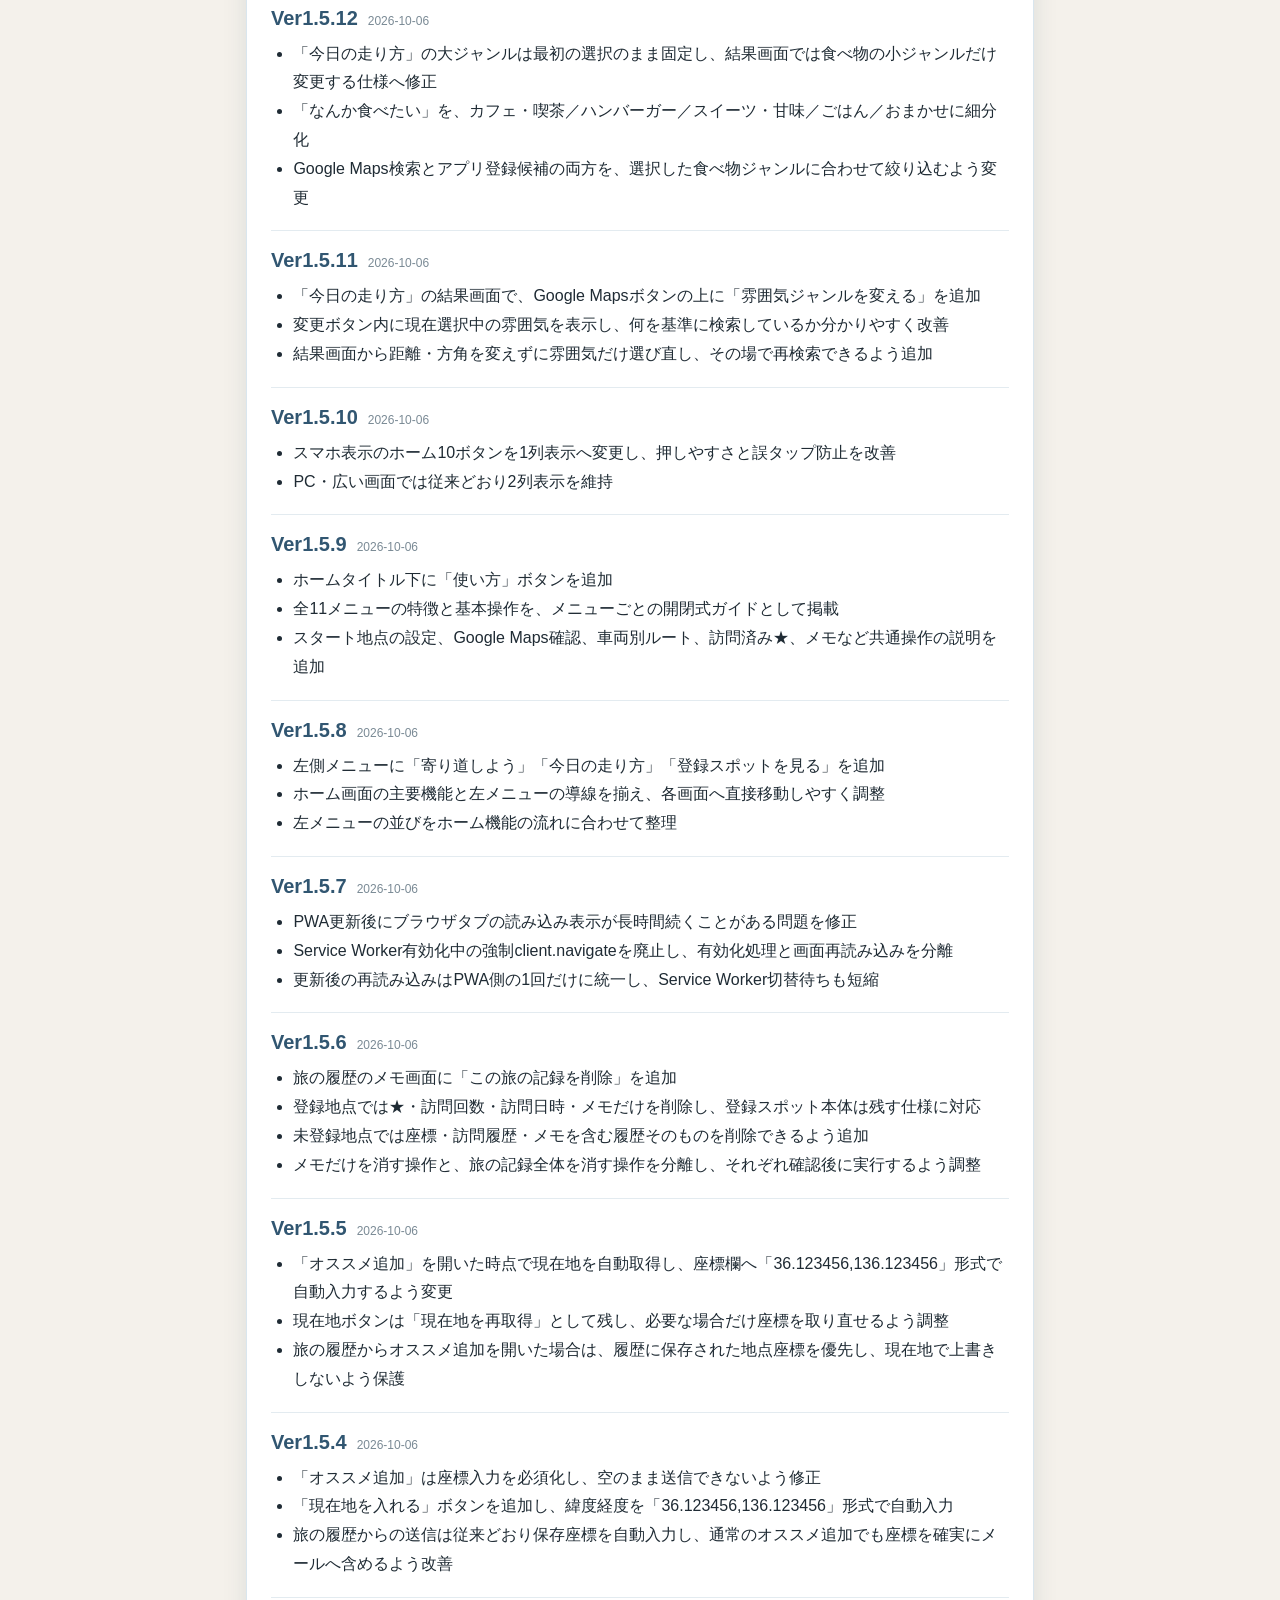
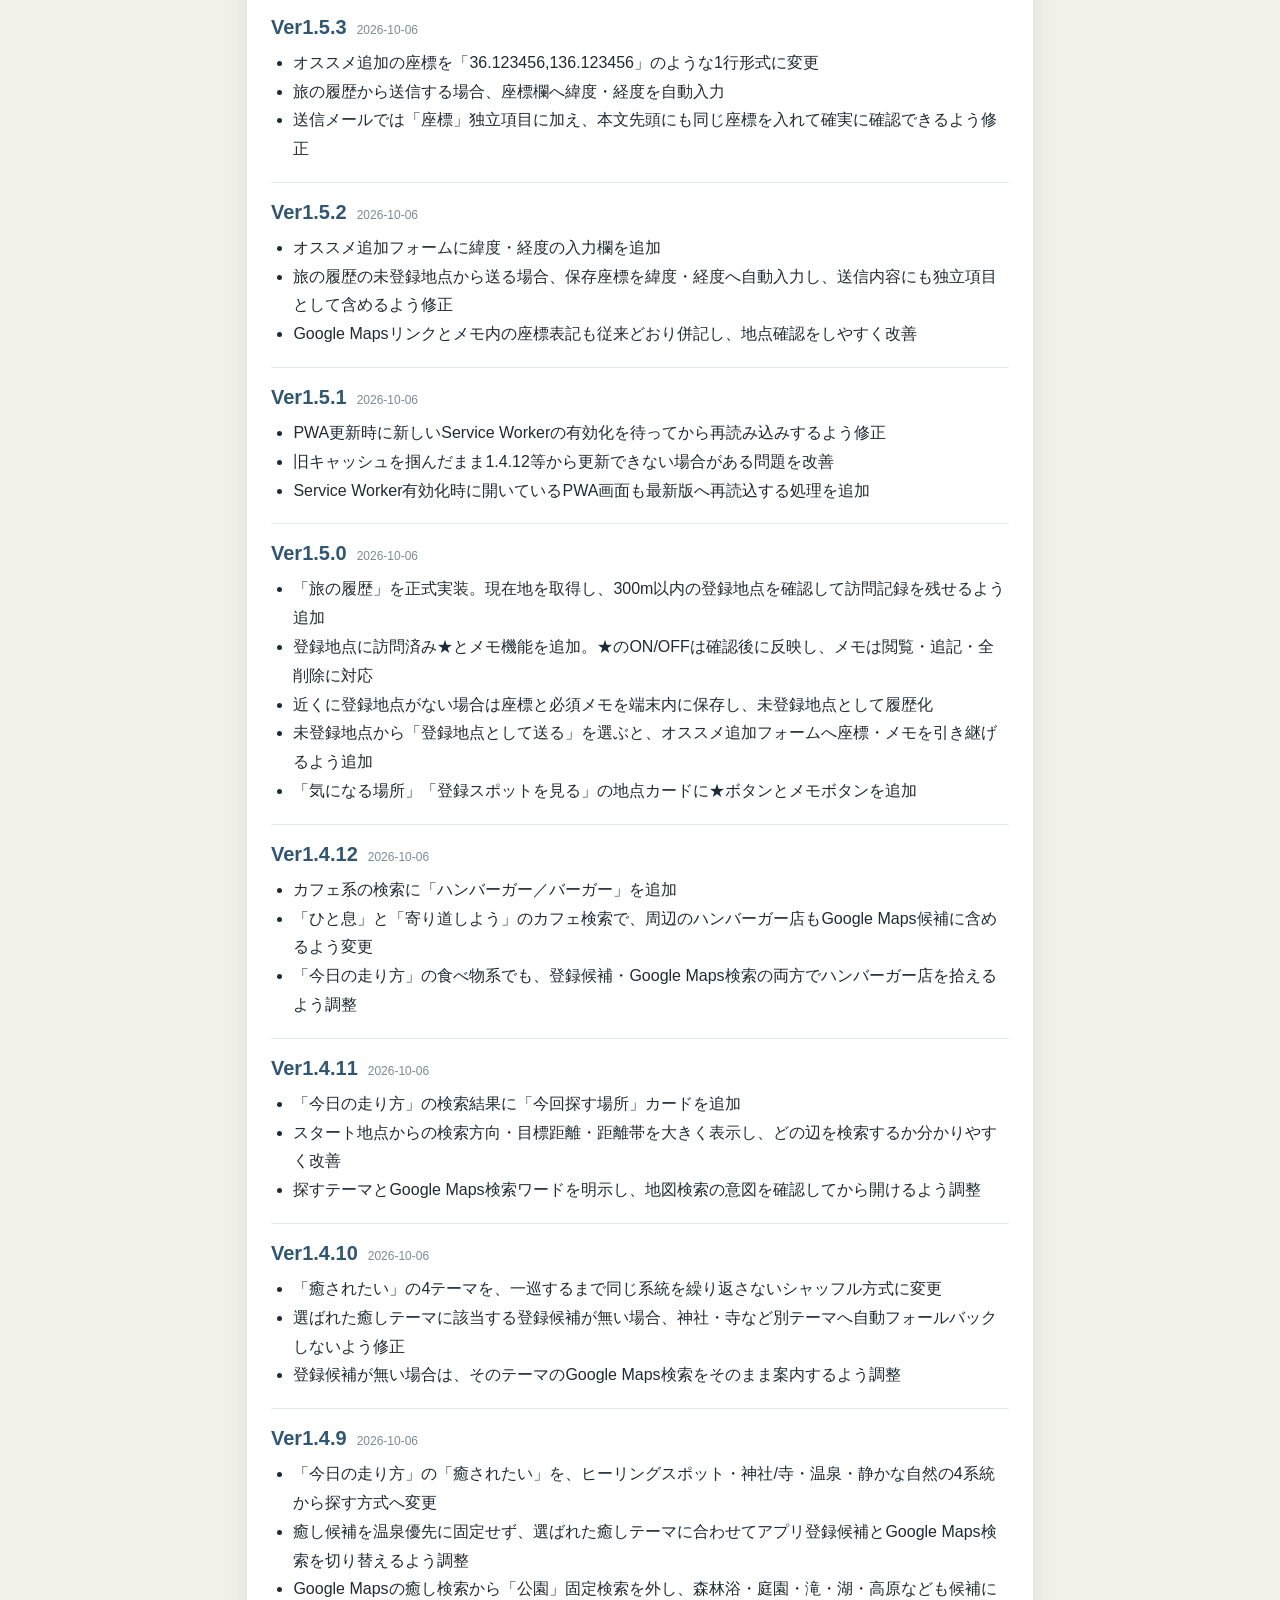
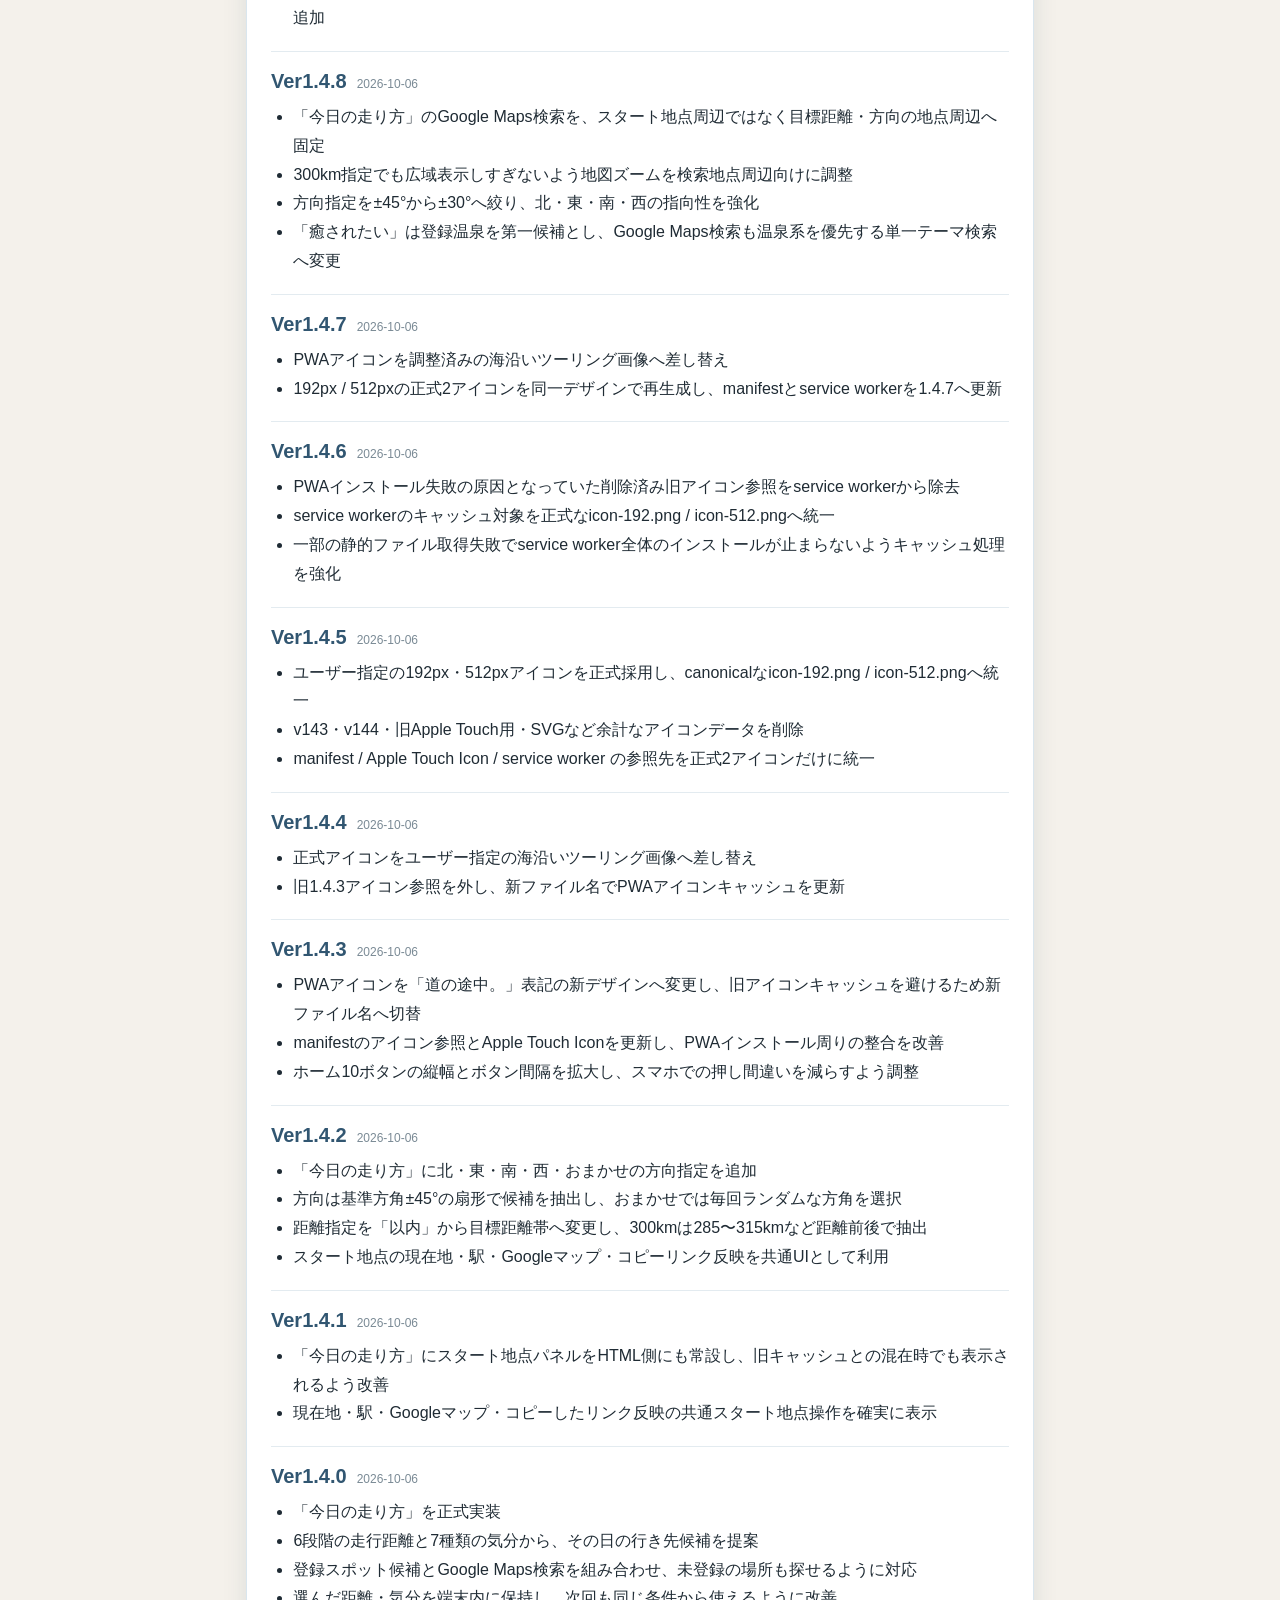
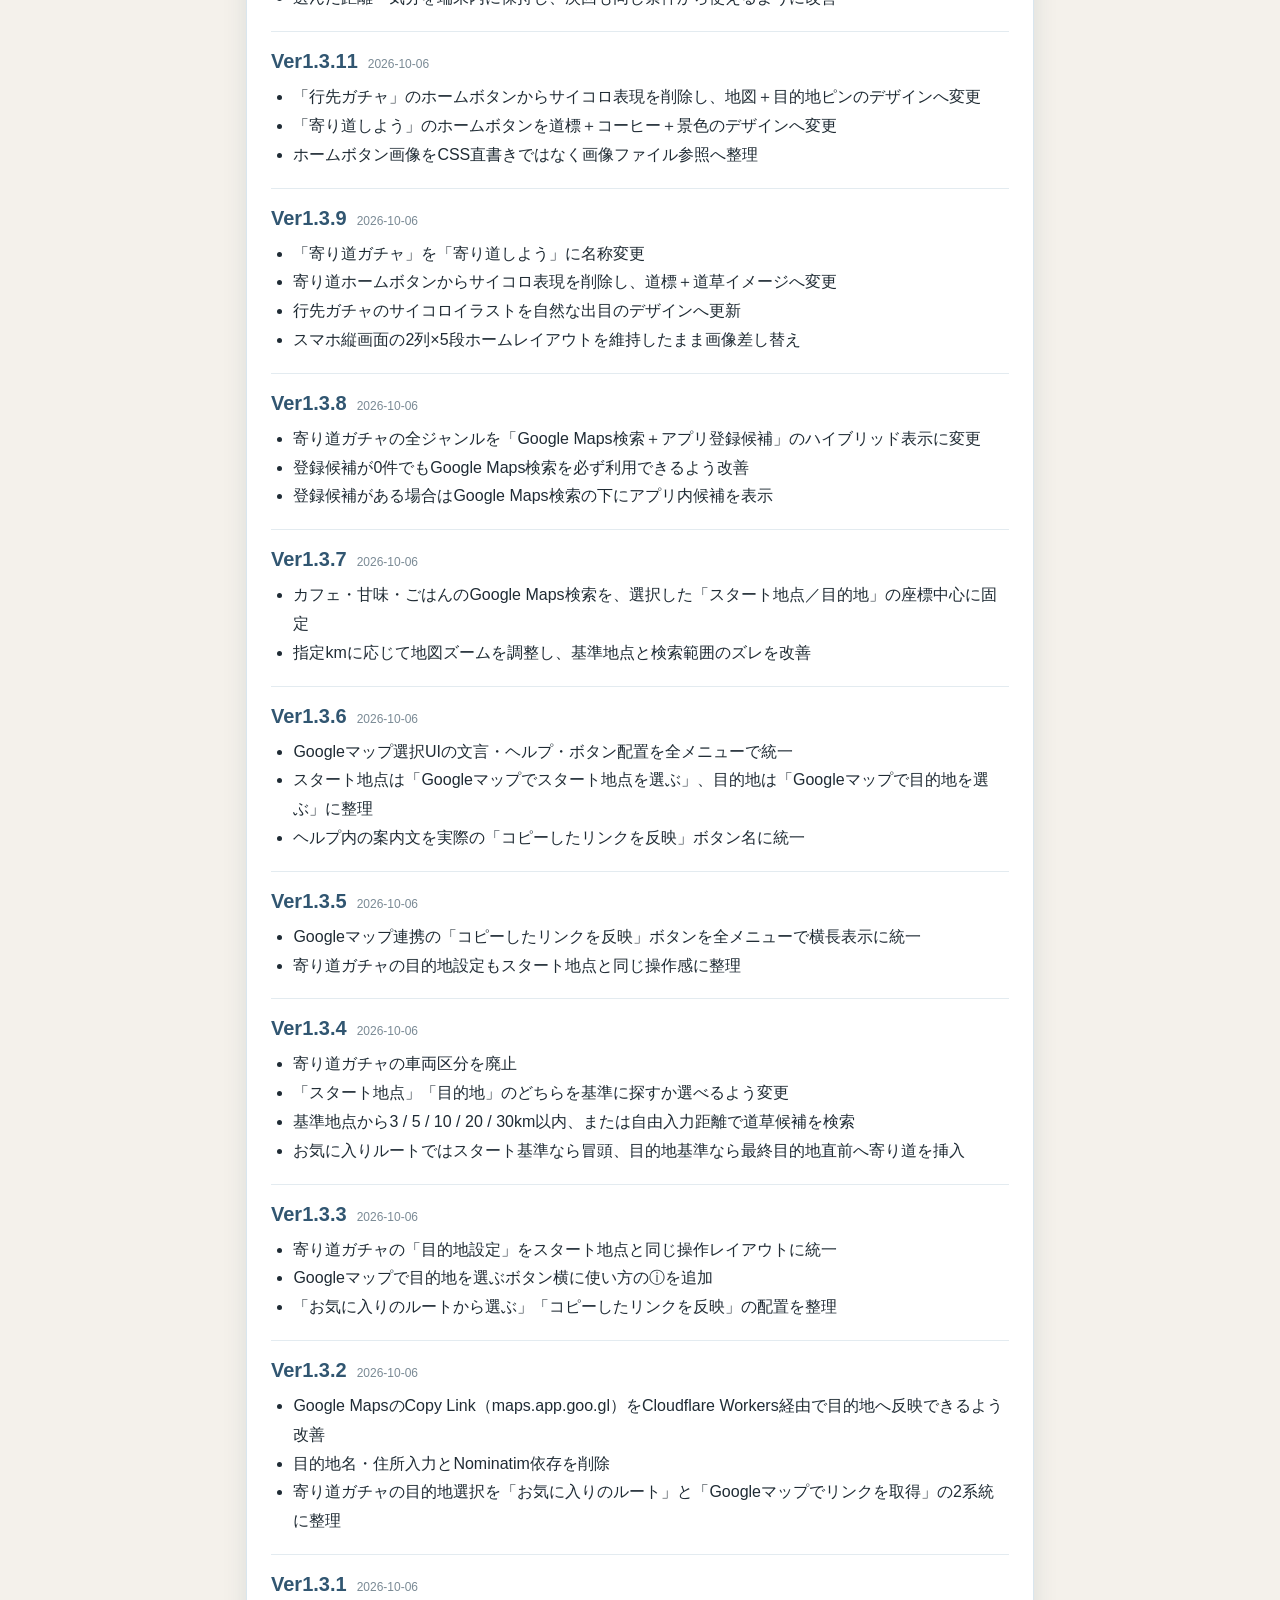
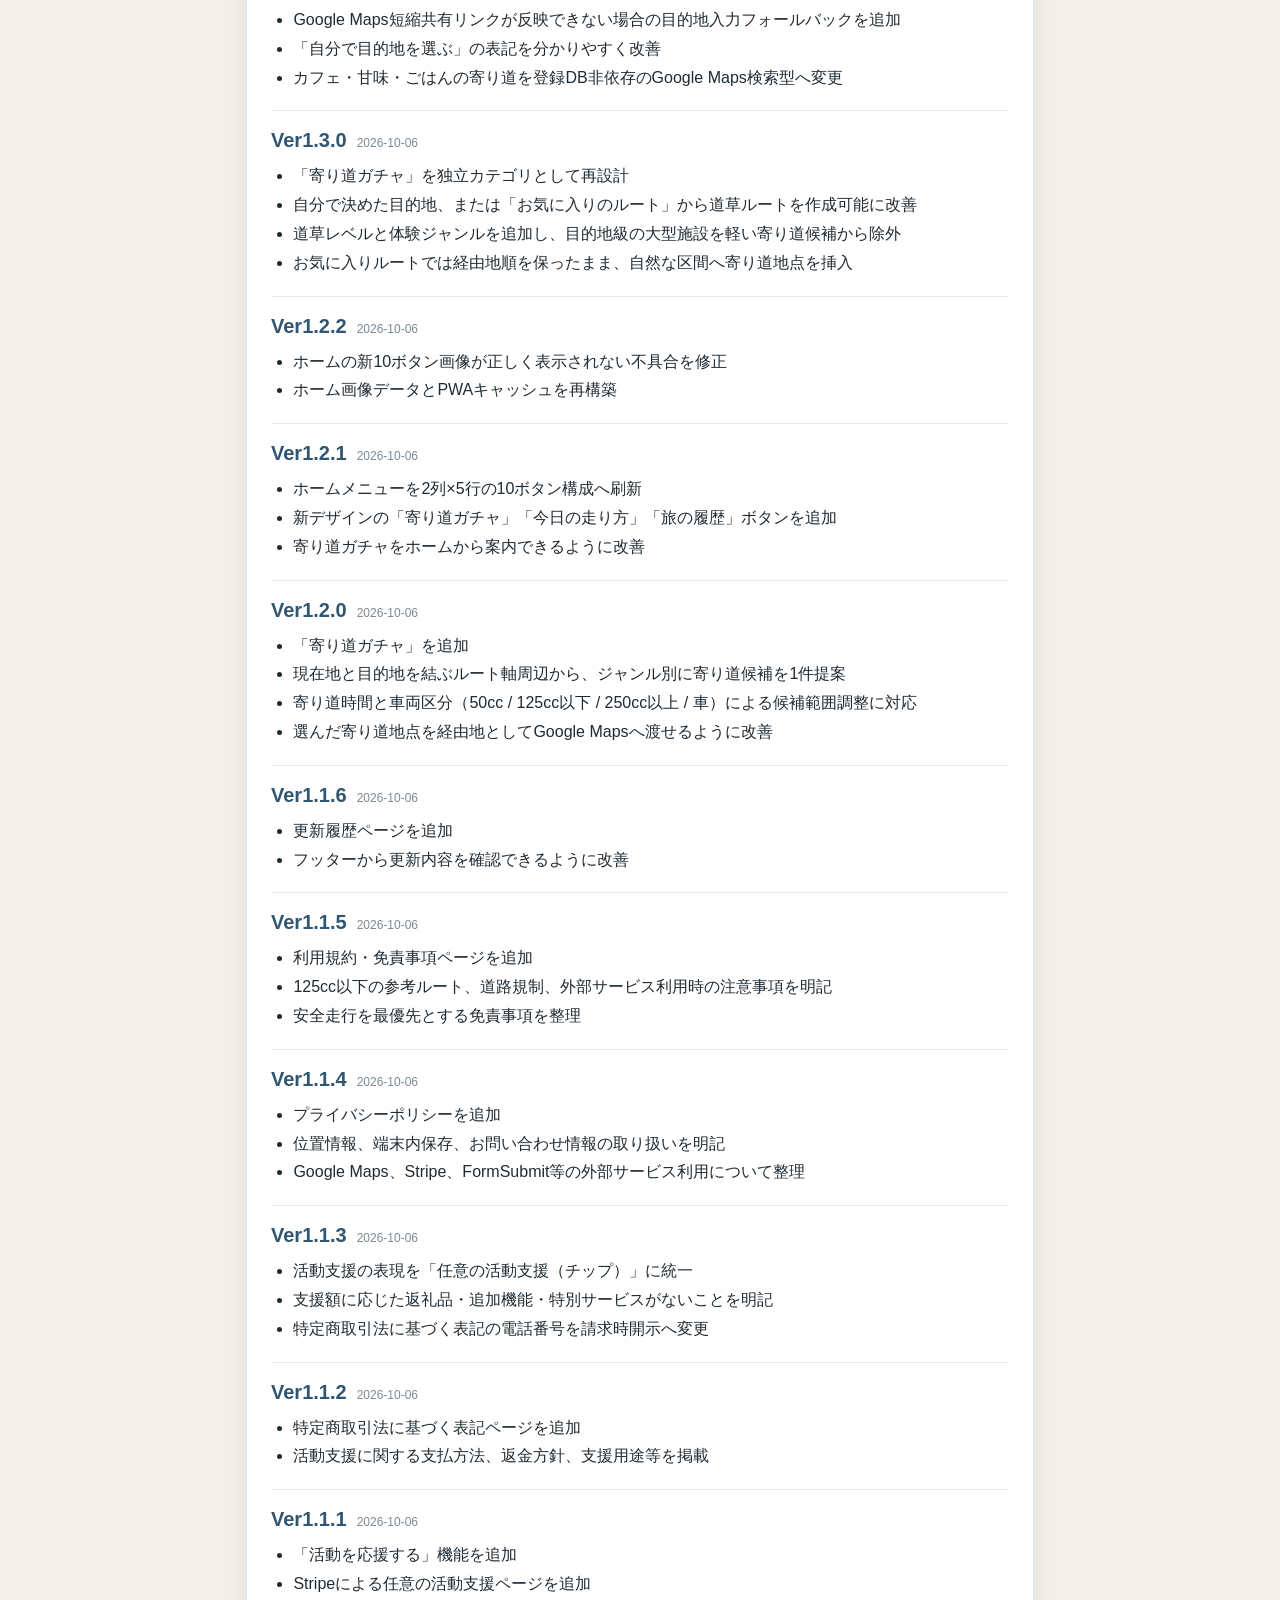
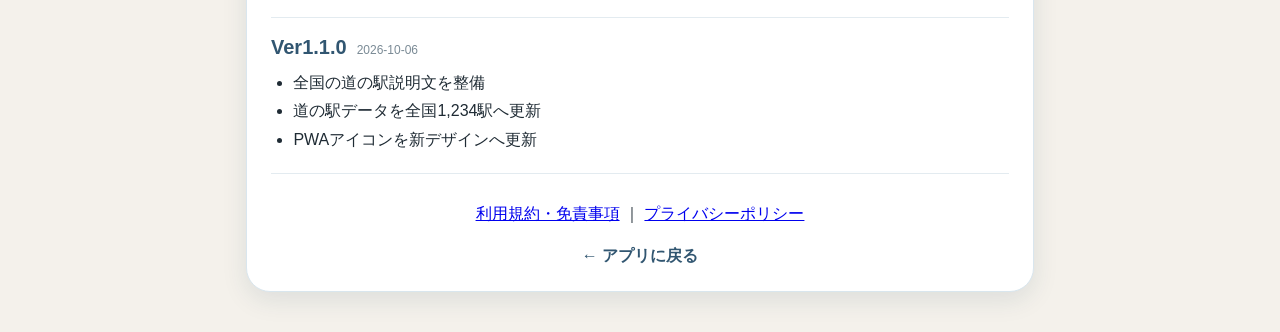
==== commit 1495b503: "Ver8: prevent mixed-version PWA shell and draw scripts" ====
--- a/history.html
+++ b/history.html
@@ -27,6 +27,7 @@
 <h1>更新履歴</h1>
 <p class="history-intro">「道の途中。」の主な更新内容です。細かな内部調整やデータ修正は省略し、利用者に関係する変更を中心に掲載しています。</p>
 
+<div class="history-entry"><div class="history-head"><span class="history-ver">Ver8</span><span class="history-date">2026-11-25</span></div><ul><li>更新時の画面・抽選処理のバージョン混在を防止。目的地・追加ミッションが反映されない問題への対策。</li><li>更新不一致時は案内を表示し、更新ボタンを明確化。</li></ul></div>
 <div class="history-entry"><div class="history-head"><span class="history-ver">Ver7</span><span class="history-date">2026-11-25</span></div><ul><li>上部のタイトル帯をコンパクトな「今の目的地」欄へ変更。</li><li>すごろく・行先ガチャで決まった行先、登録住所、追加ミッションを端末内に保存。経由地は折りたたみ一覧と手動到着操作に対応。</li></ul></div>
 <div class="history-entry"><div class="history-head"><span class="history-ver">Ver6</span><span class="history-date">2026-11-25</span></div><ul><li>道の駅すごろく・行先ガチャに任意の追加ミッションを追加。ナビ使用可40%、レーダー使用40%、ナビなし20%。</li><li>抽選結果と同時に表示し、お気に入りにも保存。GPXとナビ連携は従来どおり。</li></ul></div>
 <div class="history-entry"><div class="history-head"><span class="history-ver">Ver5</span><span class="history-date">2026-11-25</span></div><ul><li>すごろく・行先ガチャの演出が利用できない場合も抽選結果を表示するよう改善。</li><li>すごろくの読み込み中・エラー時の案内を改善。</li></ul></div>
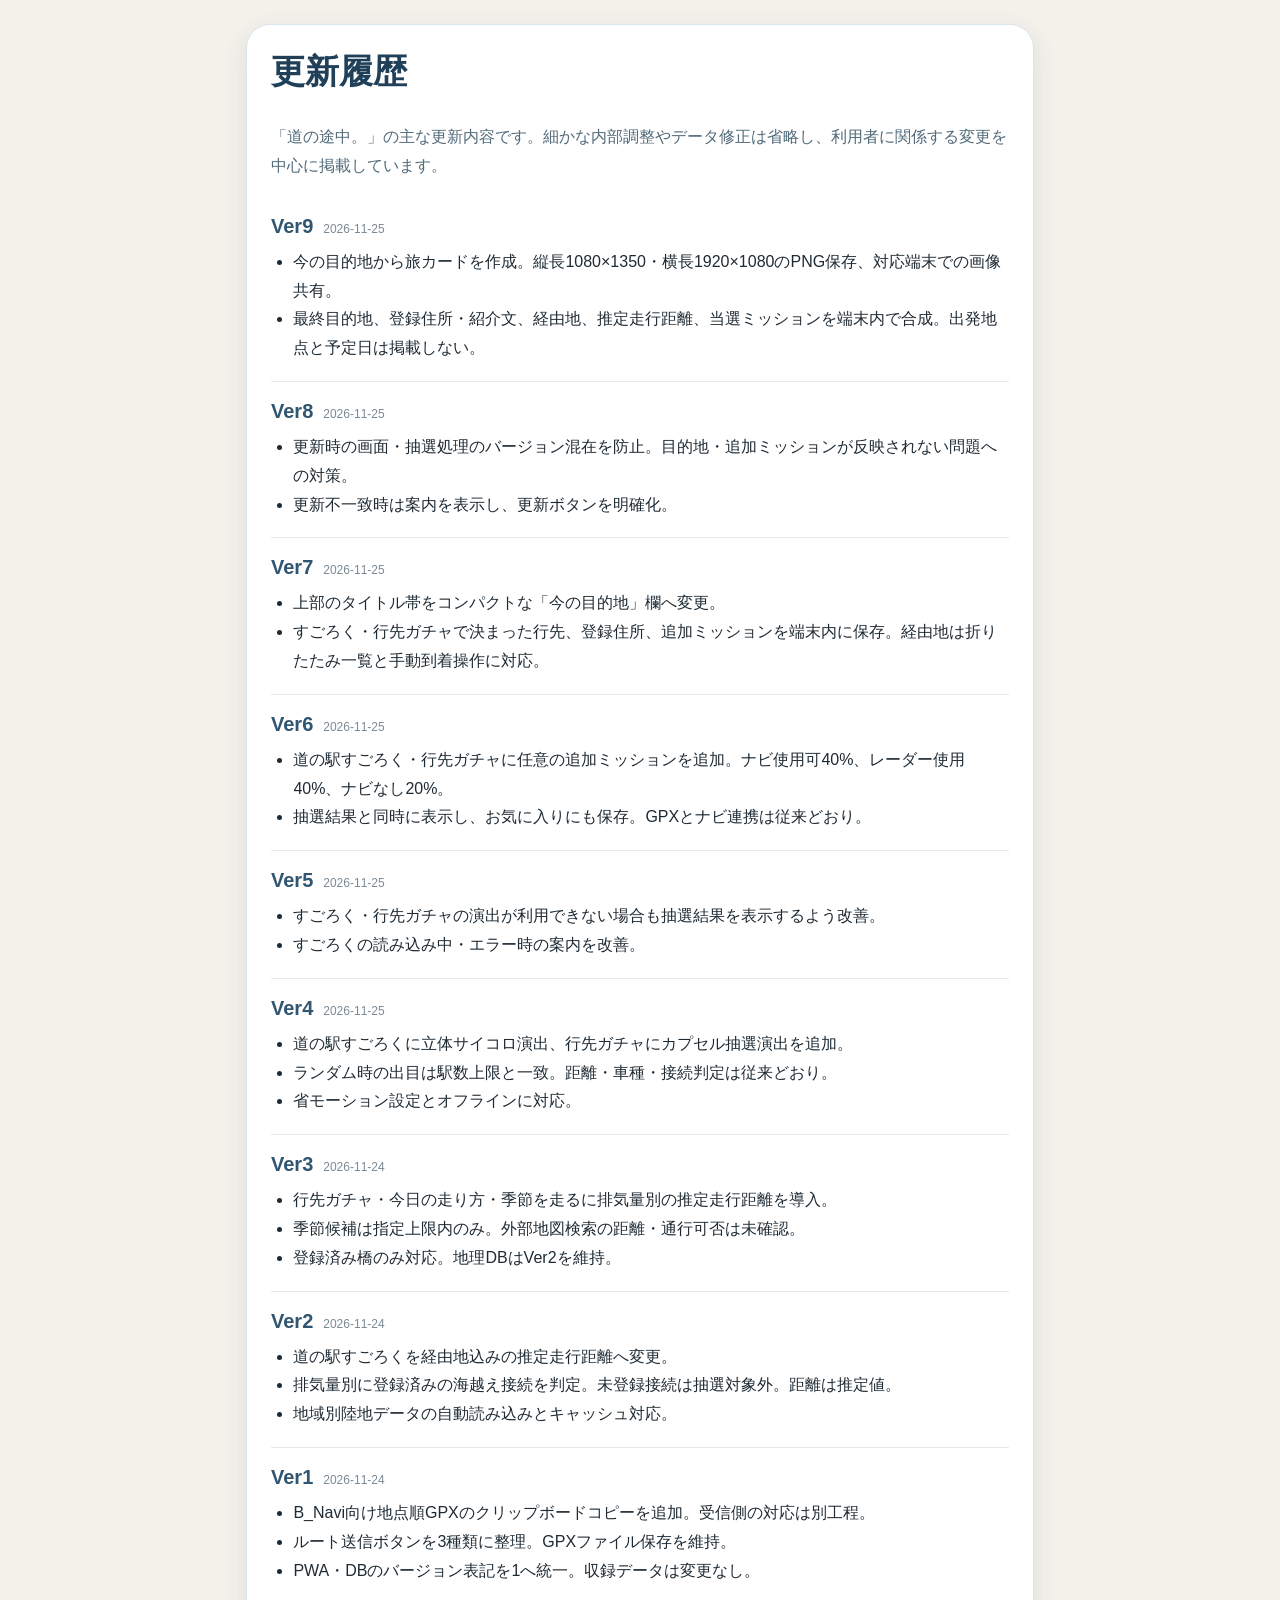
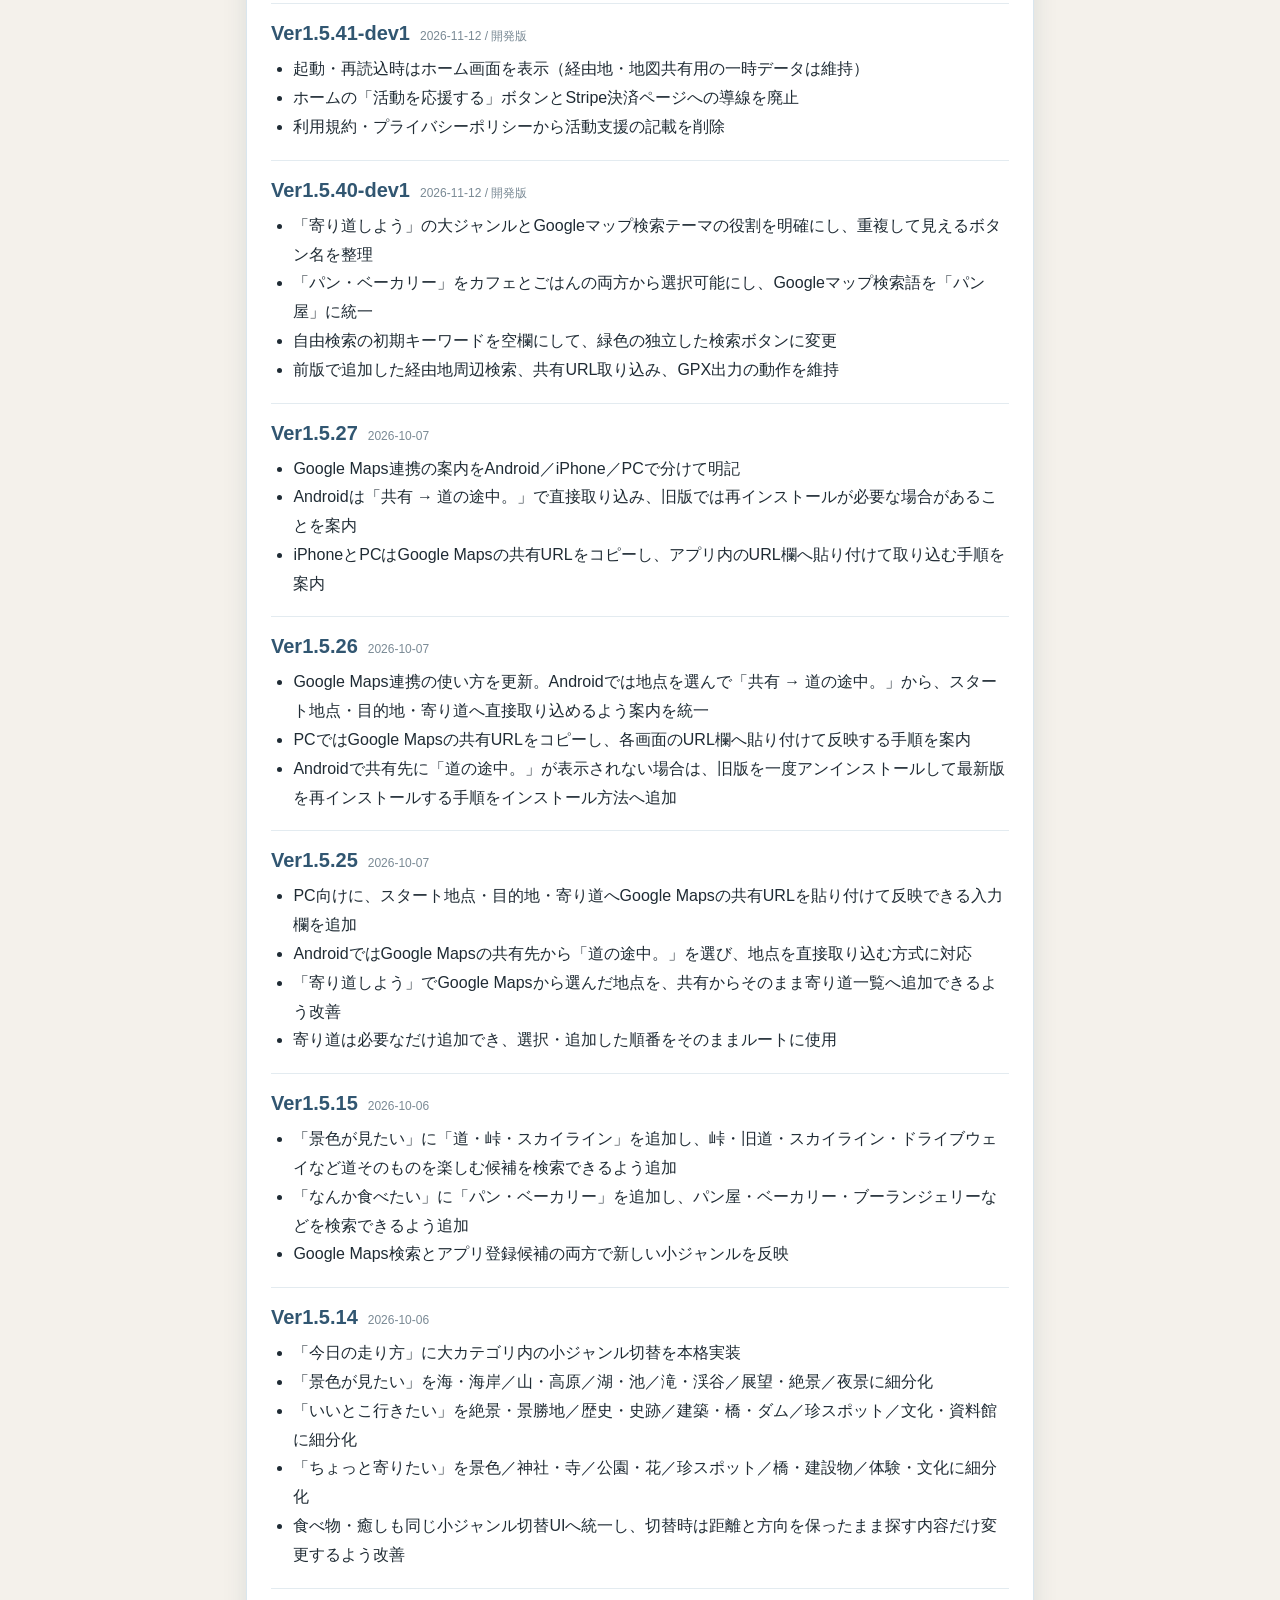
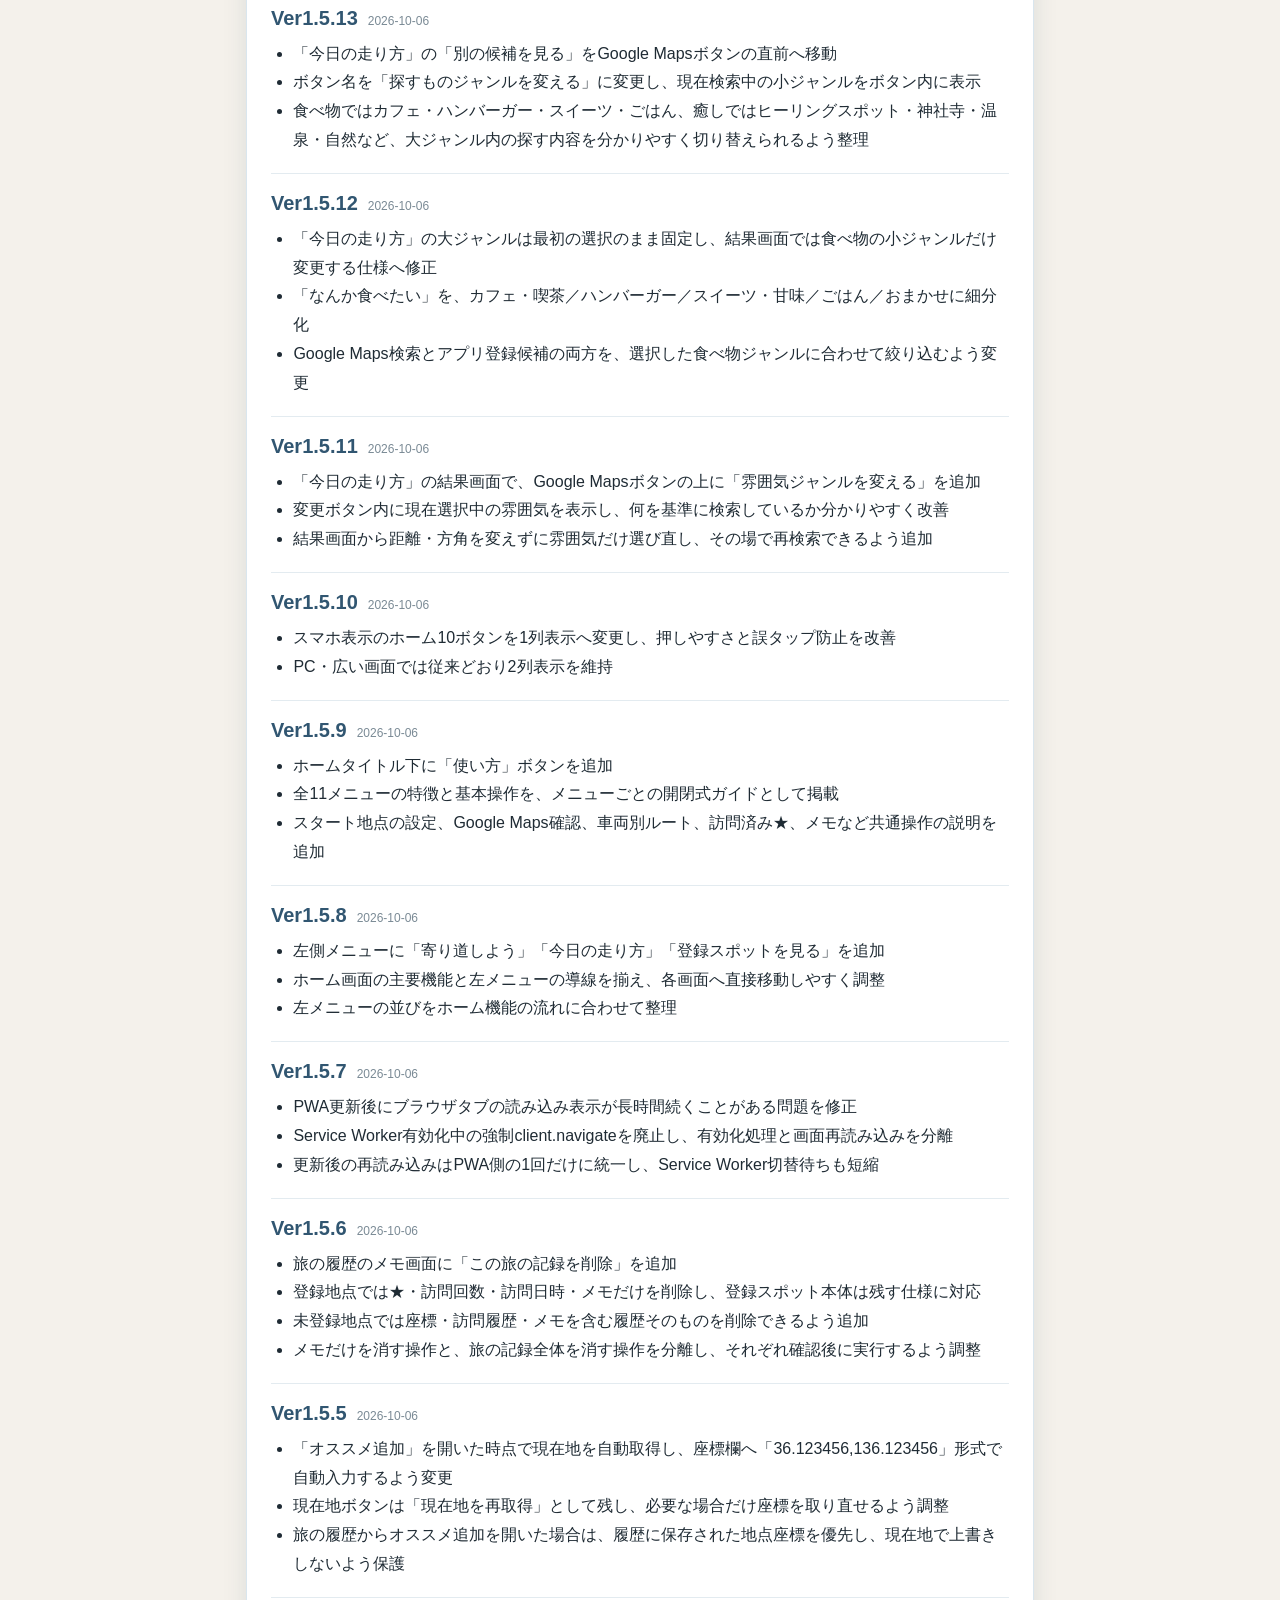
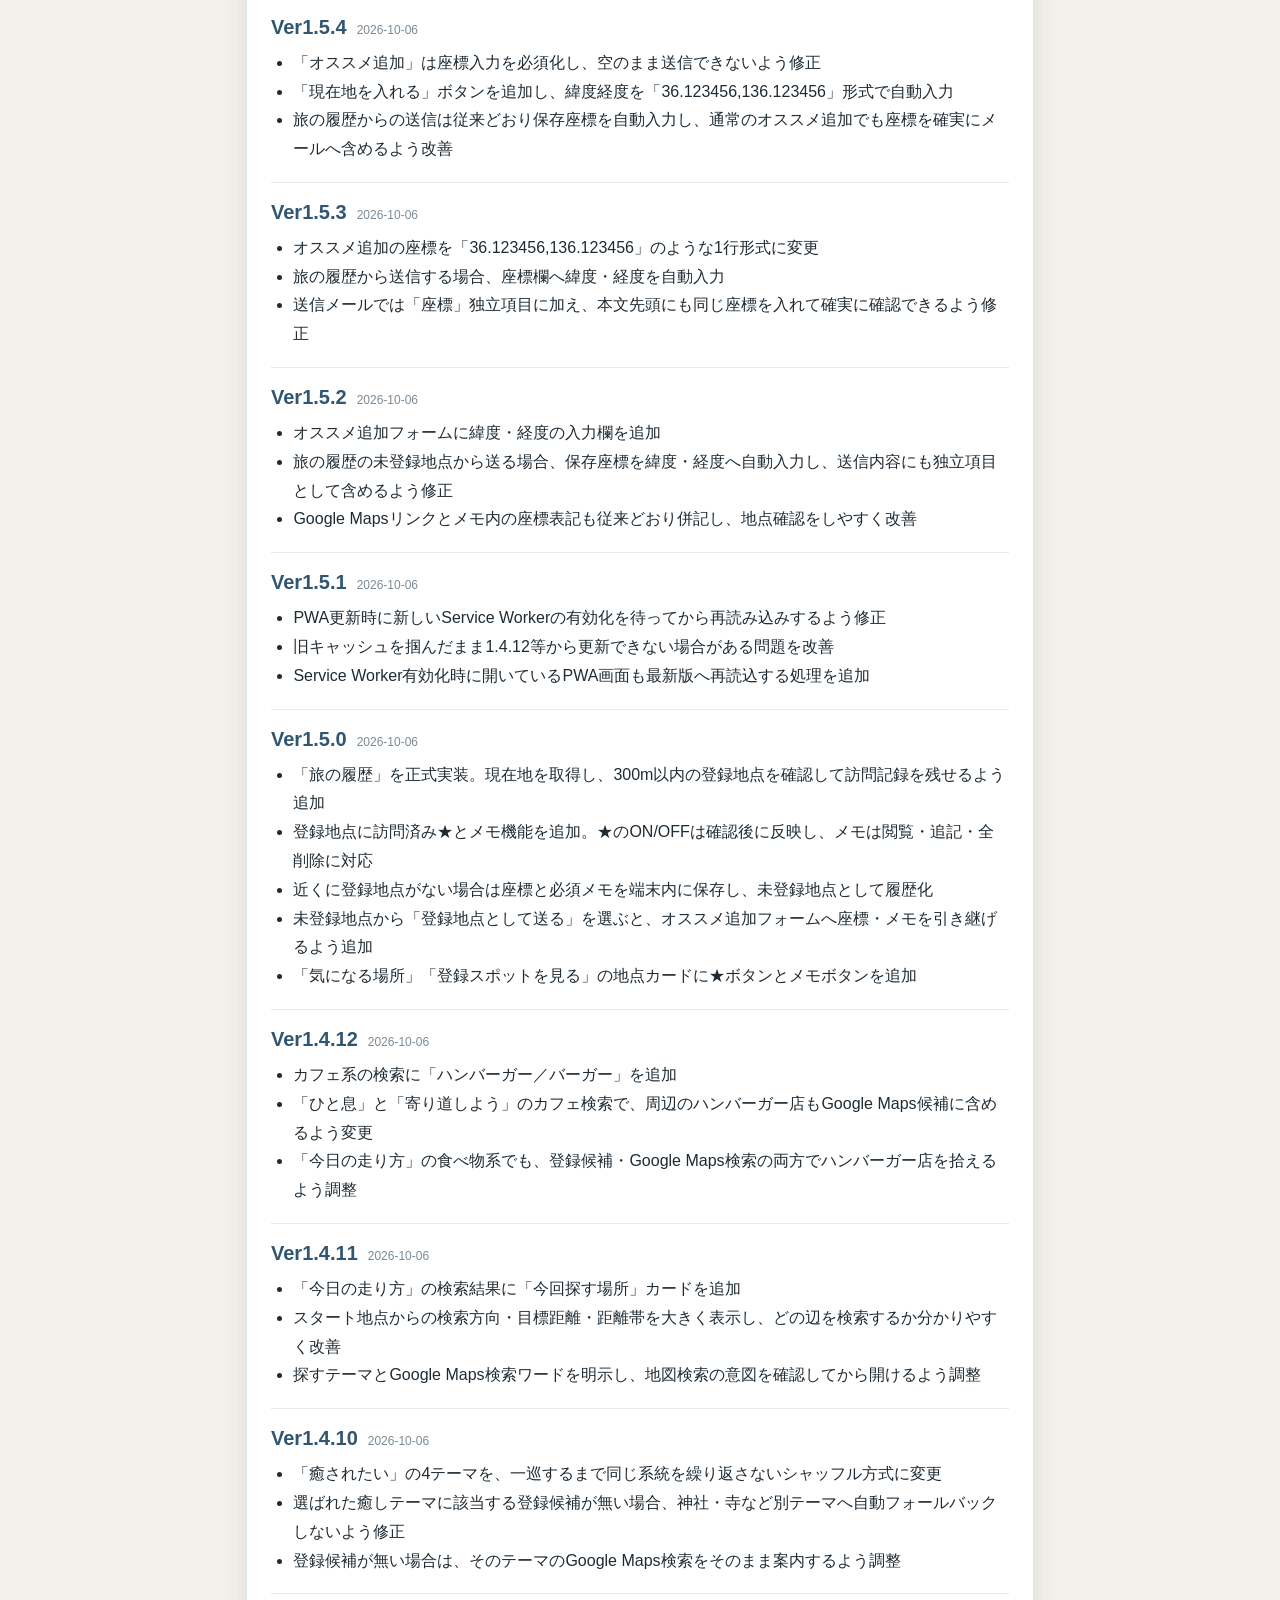
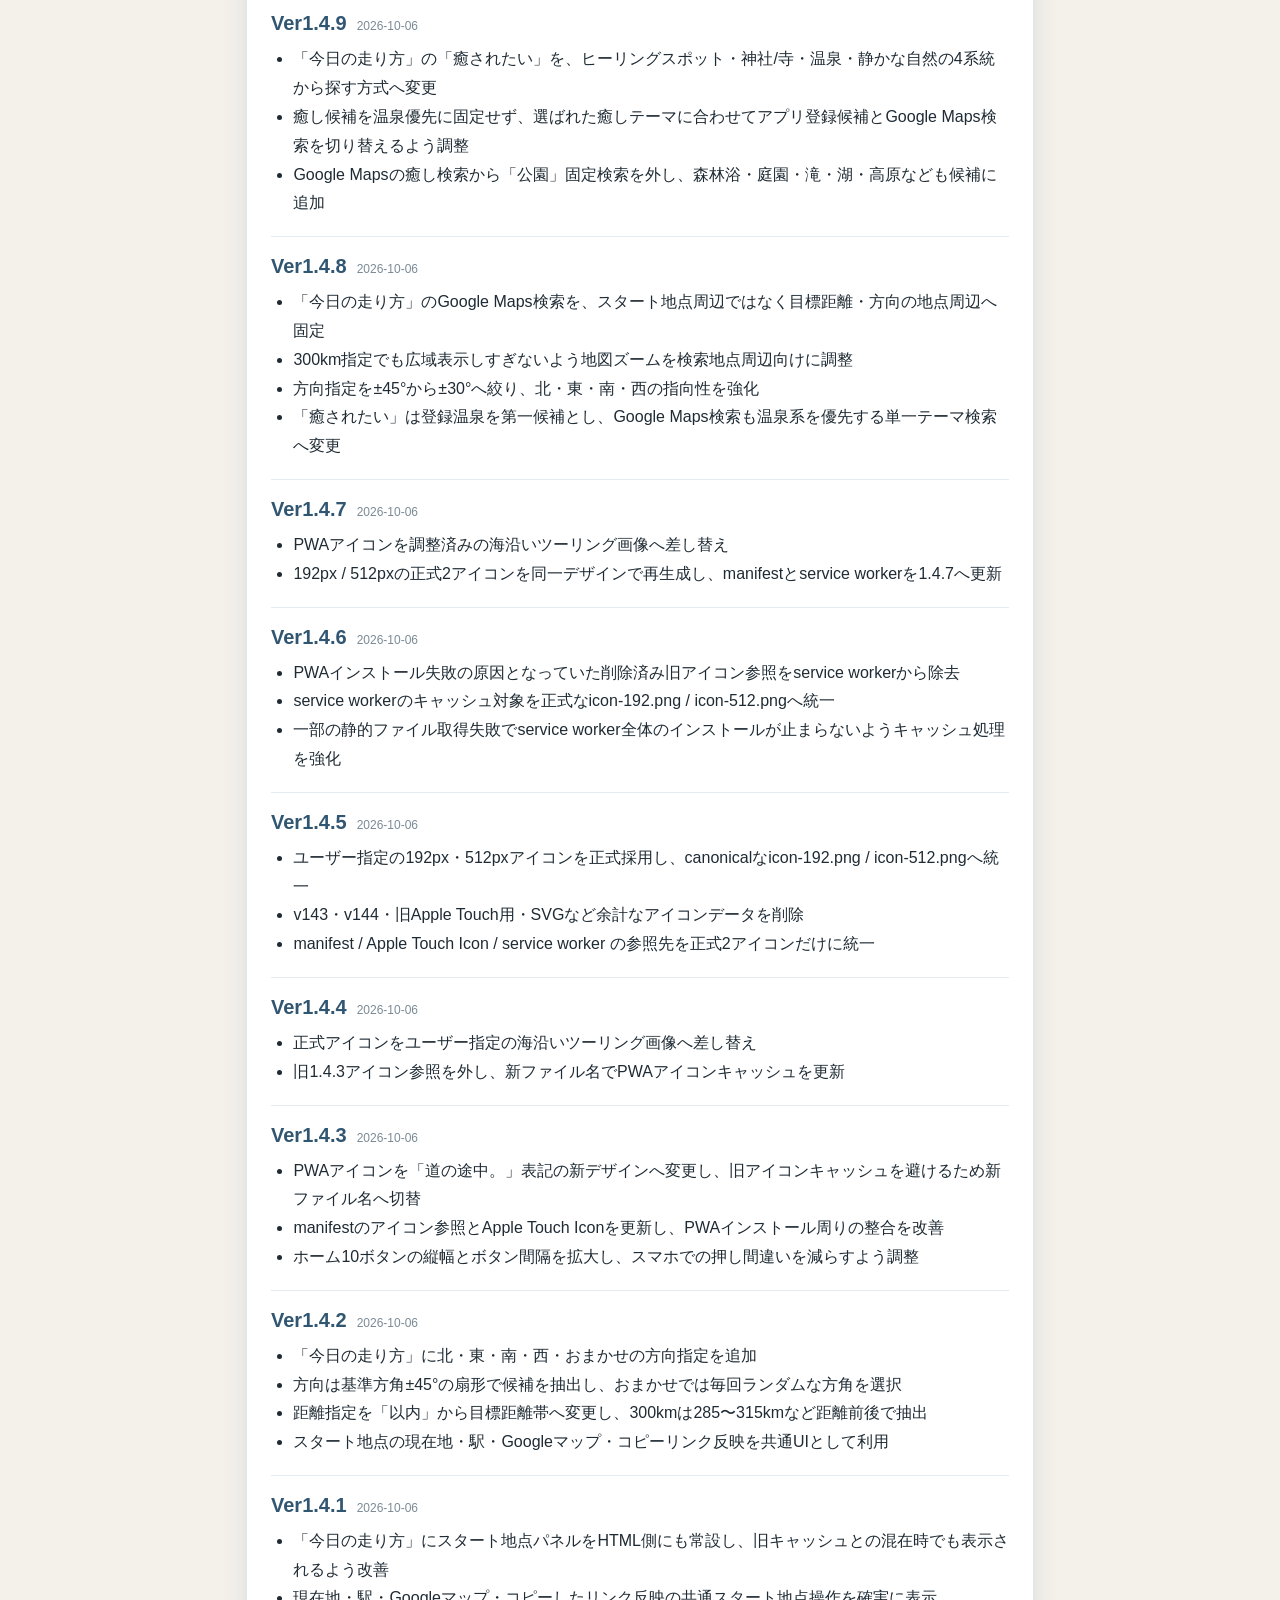
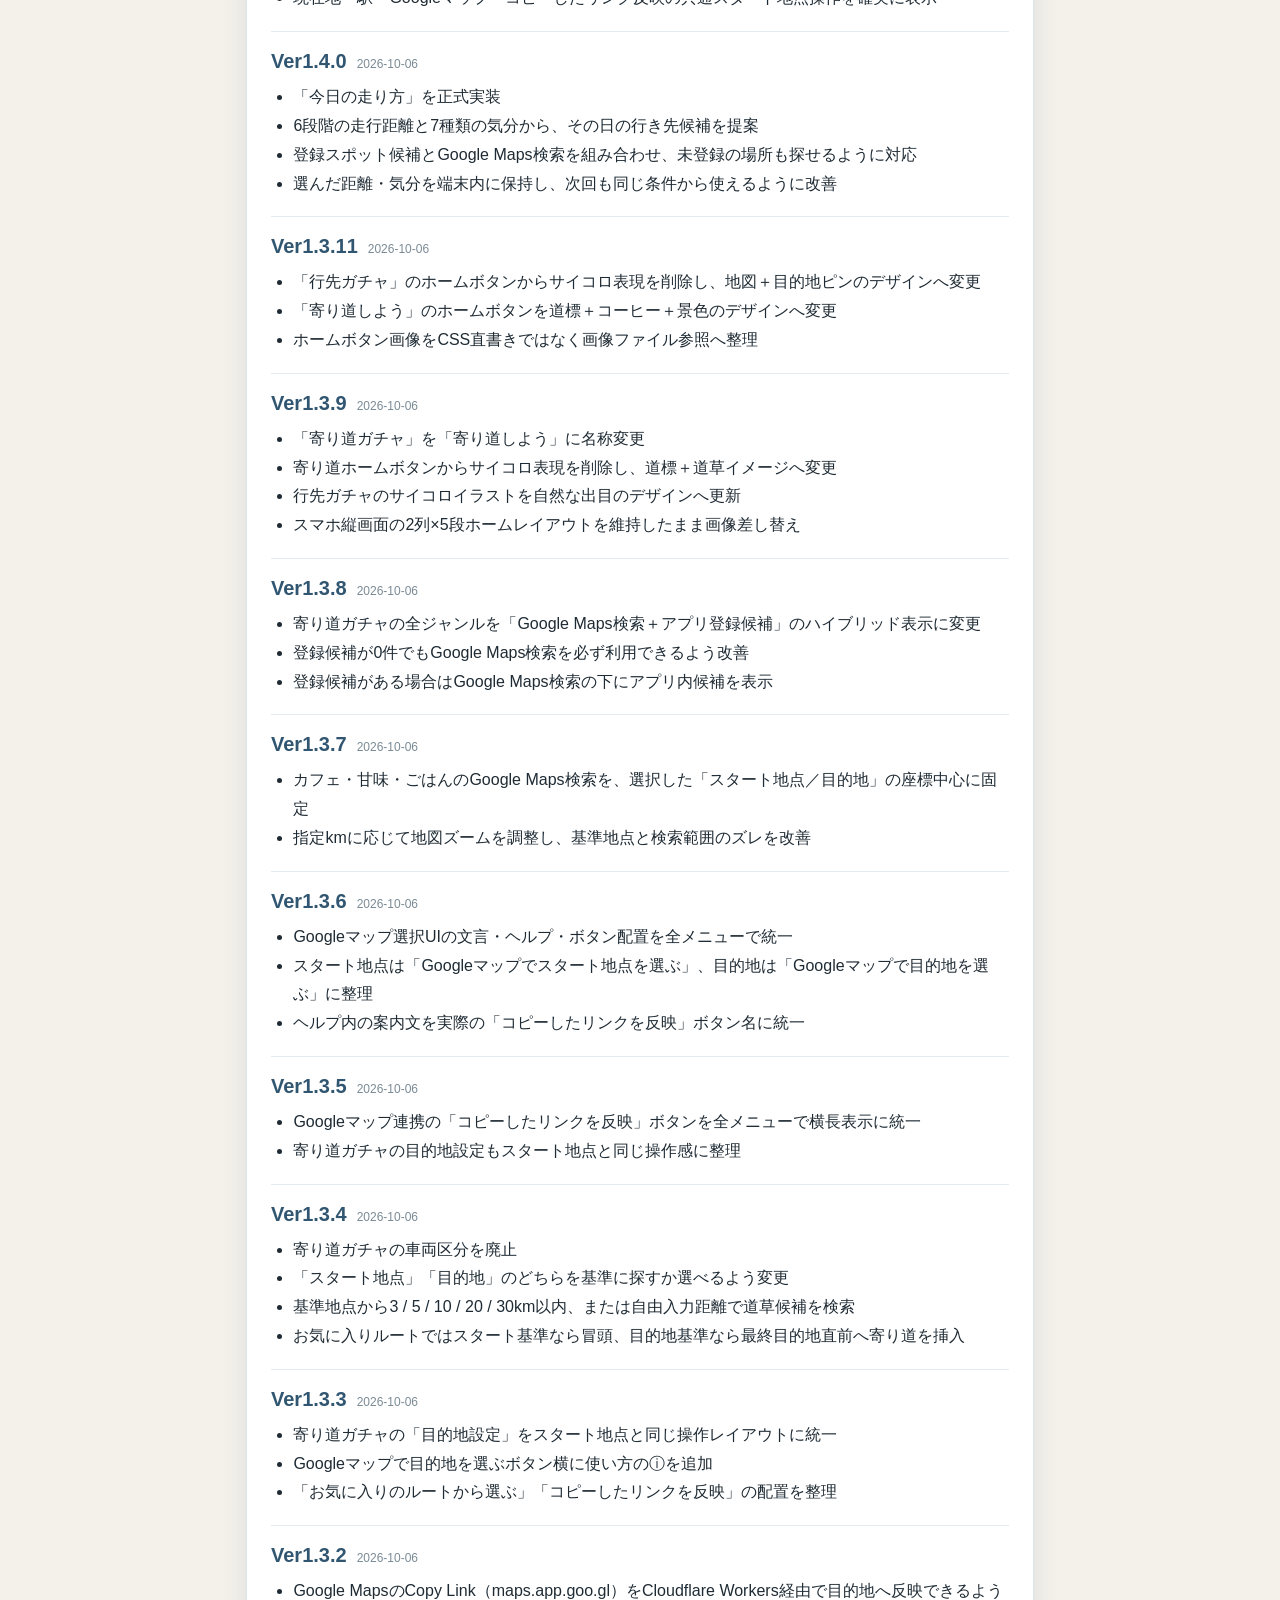
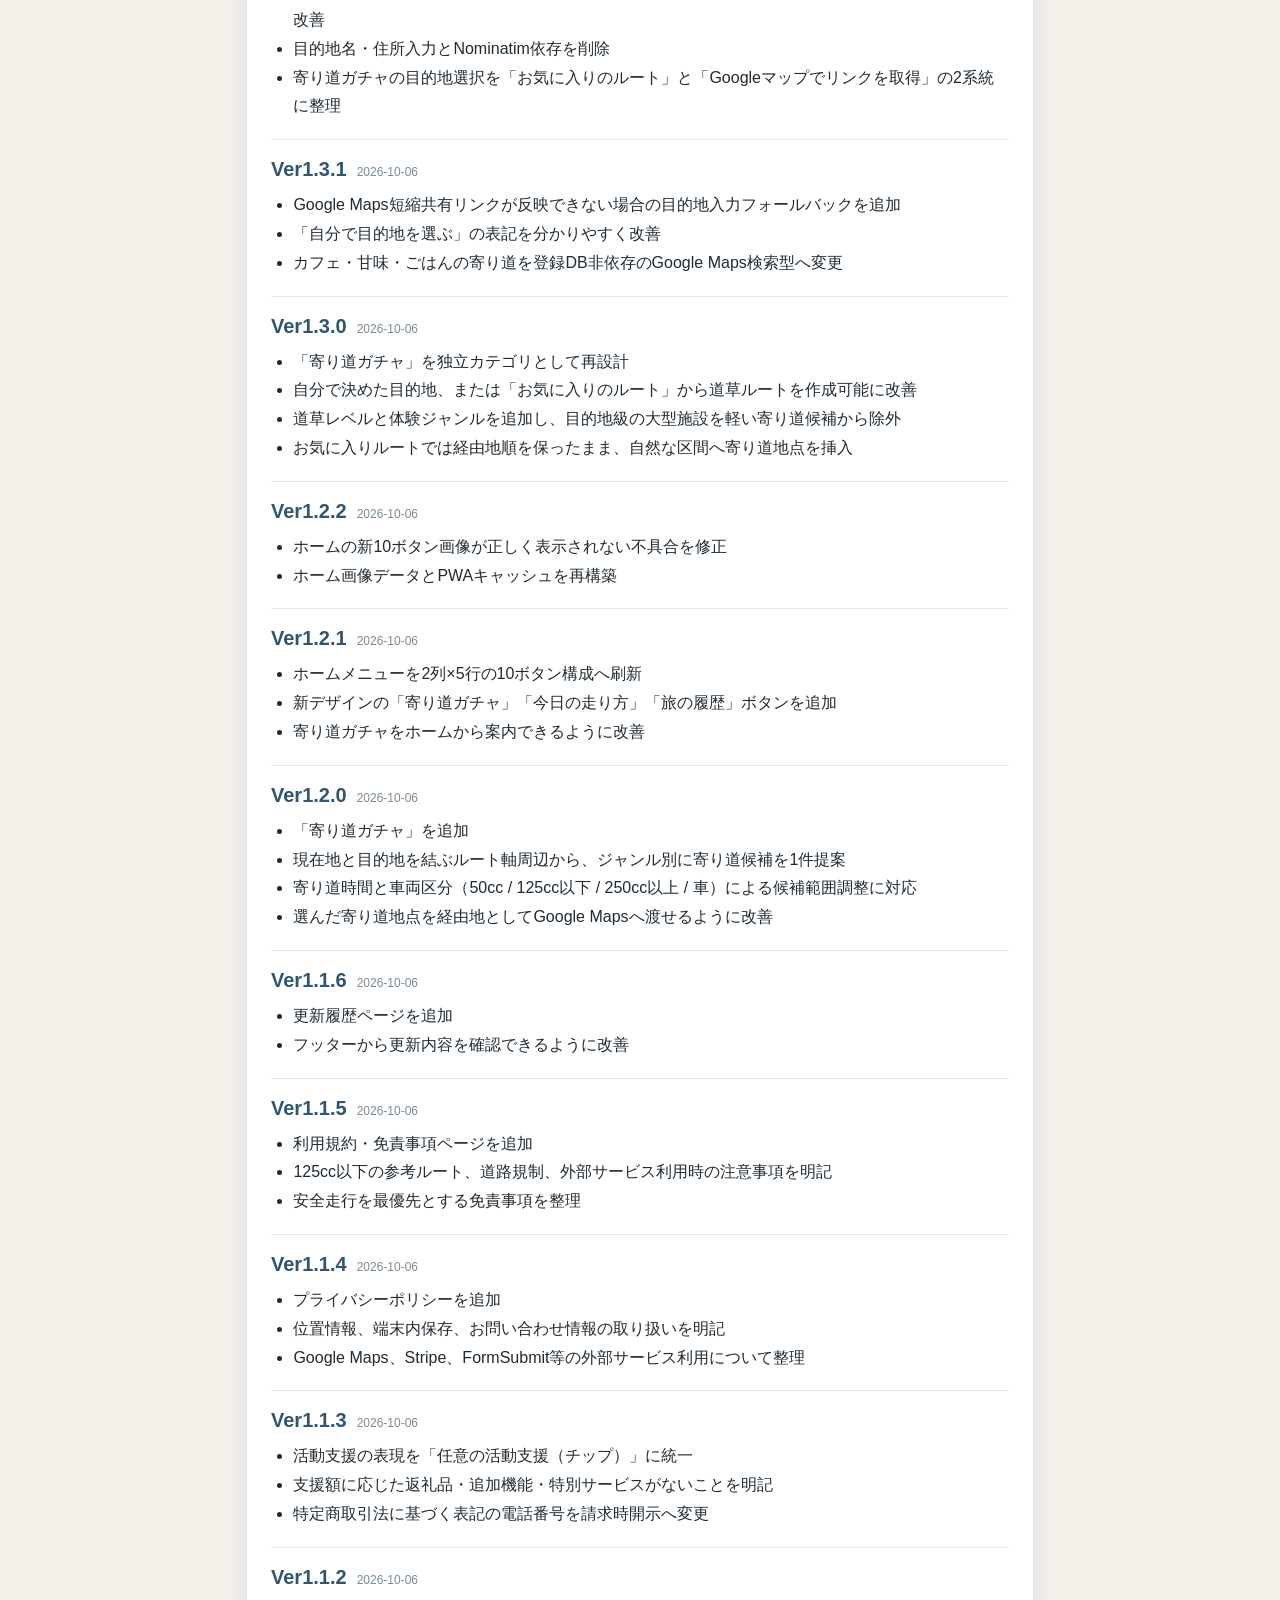
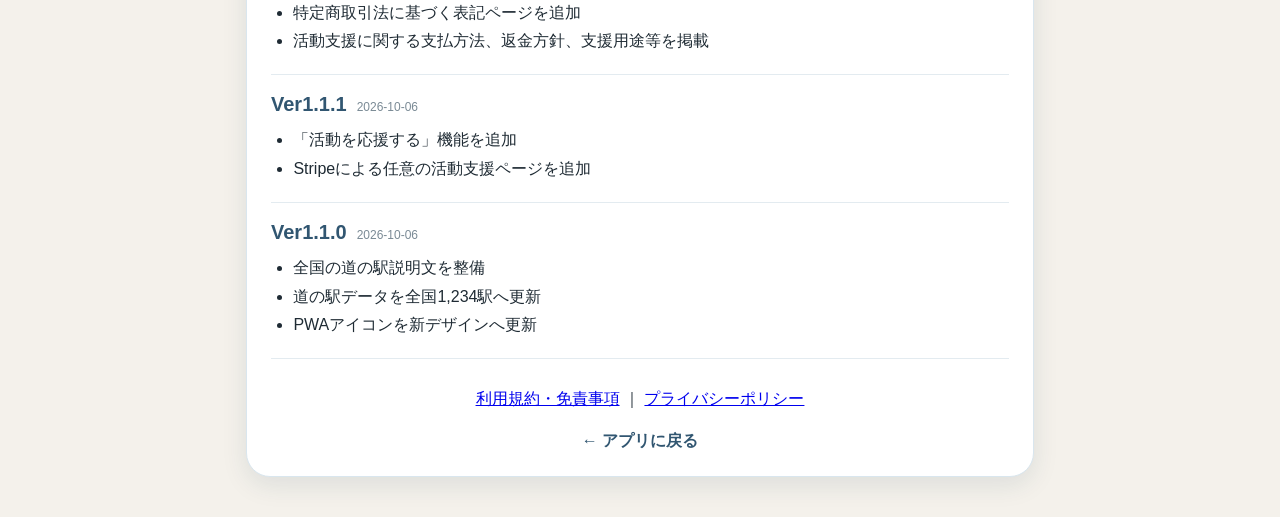
==== commit 3741812c: "Ver9: local portrait and landscape travel card PNG export" ====
--- a/history.html
+++ b/history.html
@@ -27,6 +27,7 @@
 <h1>更新履歴</h1>
 <p class="history-intro">「道の途中。」の主な更新内容です。細かな内部調整やデータ修正は省略し、利用者に関係する変更を中心に掲載しています。</p>
 
+<div class="history-entry"><div class="history-head"><span class="history-ver">Ver9</span><span class="history-date">2026-11-25</span></div><ul><li>今の目的地から旅カードを作成。縦長1080×1350・横長1920×1080のPNG保存、対応端末での画像共有。</li><li>最終目的地、登録住所・紹介文、経由地、推定走行距離、当選ミッションを端末内で合成。出発地点と予定日は掲載しない。</li></ul></div>
 <div class="history-entry"><div class="history-head"><span class="history-ver">Ver8</span><span class="history-date">2026-11-25</span></div><ul><li>更新時の画面・抽選処理のバージョン混在を防止。目的地・追加ミッションが反映されない問題への対策。</li><li>更新不一致時は案内を表示し、更新ボタンを明確化。</li></ul></div>
 <div class="history-entry"><div class="history-head"><span class="history-ver">Ver7</span><span class="history-date">2026-11-25</span></div><ul><li>上部のタイトル帯をコンパクトな「今の目的地」欄へ変更。</li><li>すごろく・行先ガチャで決まった行先、登録住所、追加ミッションを端末内に保存。経由地は折りたたみ一覧と手動到着操作に対応。</li></ul></div>
 <div class="history-entry"><div class="history-head"><span class="history-ver">Ver6</span><span class="history-date">2026-11-25</span></div><ul><li>道の駅すごろく・行先ガチャに任意の追加ミッションを追加。ナビ使用可40%、レーダー使用40%、ナビなし20%。</li><li>抽選結果と同時に表示し、お気に入りにも保存。GPXとナビ連携は従来どおり。</li></ul></div>
--- a/style.css
+++ b/style.css
@@ -697,3 +697,7 @@
 .current-destination-hint{display:block;font-size:11px;color:#66786d;margin-top:5px}
 body.pwa-starting .current-destination-header{pointer-events:none}
 @media(min-width:761px){.side{height:calc(100vh - 60px)}}
+
+/* Ver9 local travel card preview */
+.current-trip-card-button{display:block;width:100%;margin-top:8px;border:1px solid #b8d0c1;border-radius:8px;background:#f4f8f4;color:#244b3f;font:inherit;font-weight:700;min-height:42px;cursor:pointer}
+.trip-card-dialog{max-width:850px;margin:auto}.trip-card-dialog h2{margin:0 0 6px}.trip-card-formats,.trip-card-actions{display:flex;gap:8px;margin:10px 0}.trip-card-formats button,.trip-card-actions button{flex:1;min-width:0;min-height:44px;border:1px solid #c4d5c9;border-radius:9px;background:#f1f5ef;color:#244b3f;font:inherit;font-weight:700;cursor:pointer}.trip-card-formats button[aria-pressed=true],.trip-card-actions button:first-child{background:#315d4d;color:white}.trip-card-actions button:disabled{opacity:.48;cursor:default}.trip-card-dialog canvas{display:block;width:auto;height:auto;max-width:100%;max-height:55vh;margin:auto;border:1px solid #d9ded5;border-radius:6px}.trip-card-dialog #tripCardStatus{font-size:12px;color:#576c61;margin:8px 0}
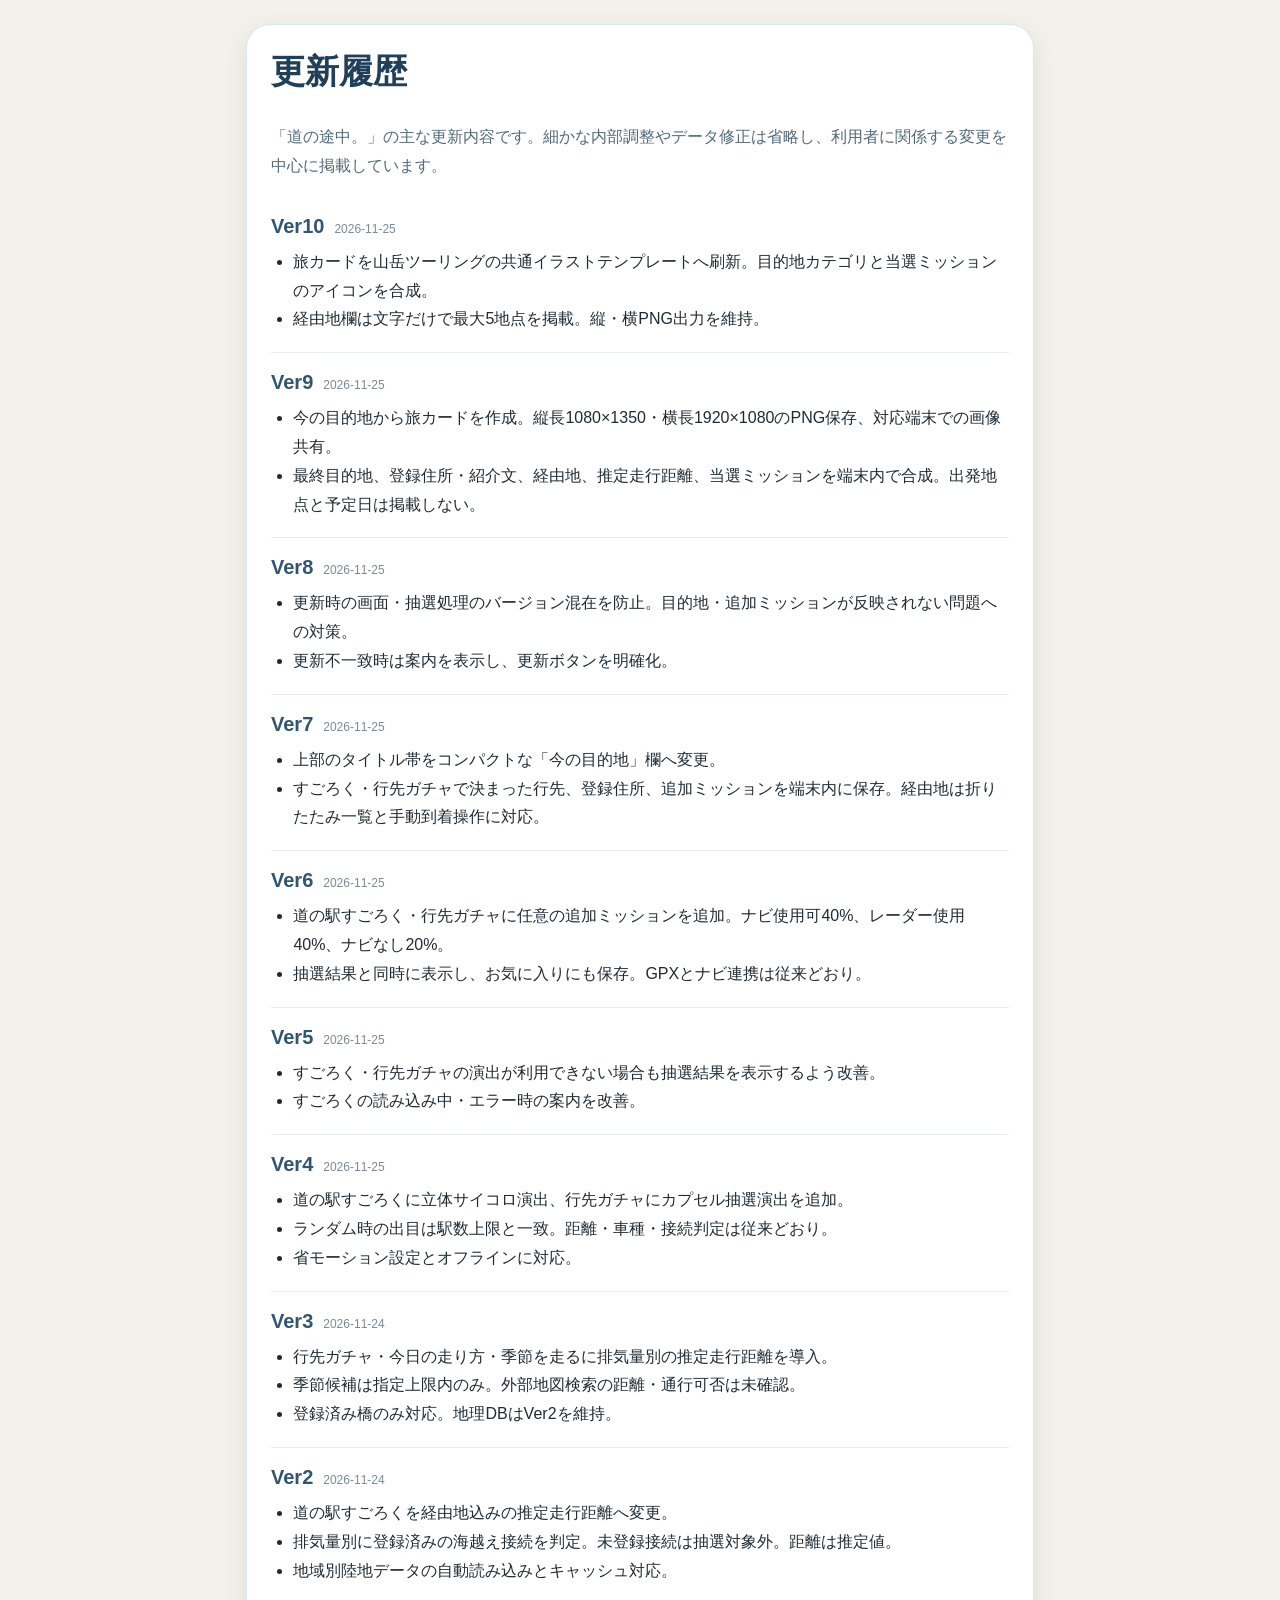
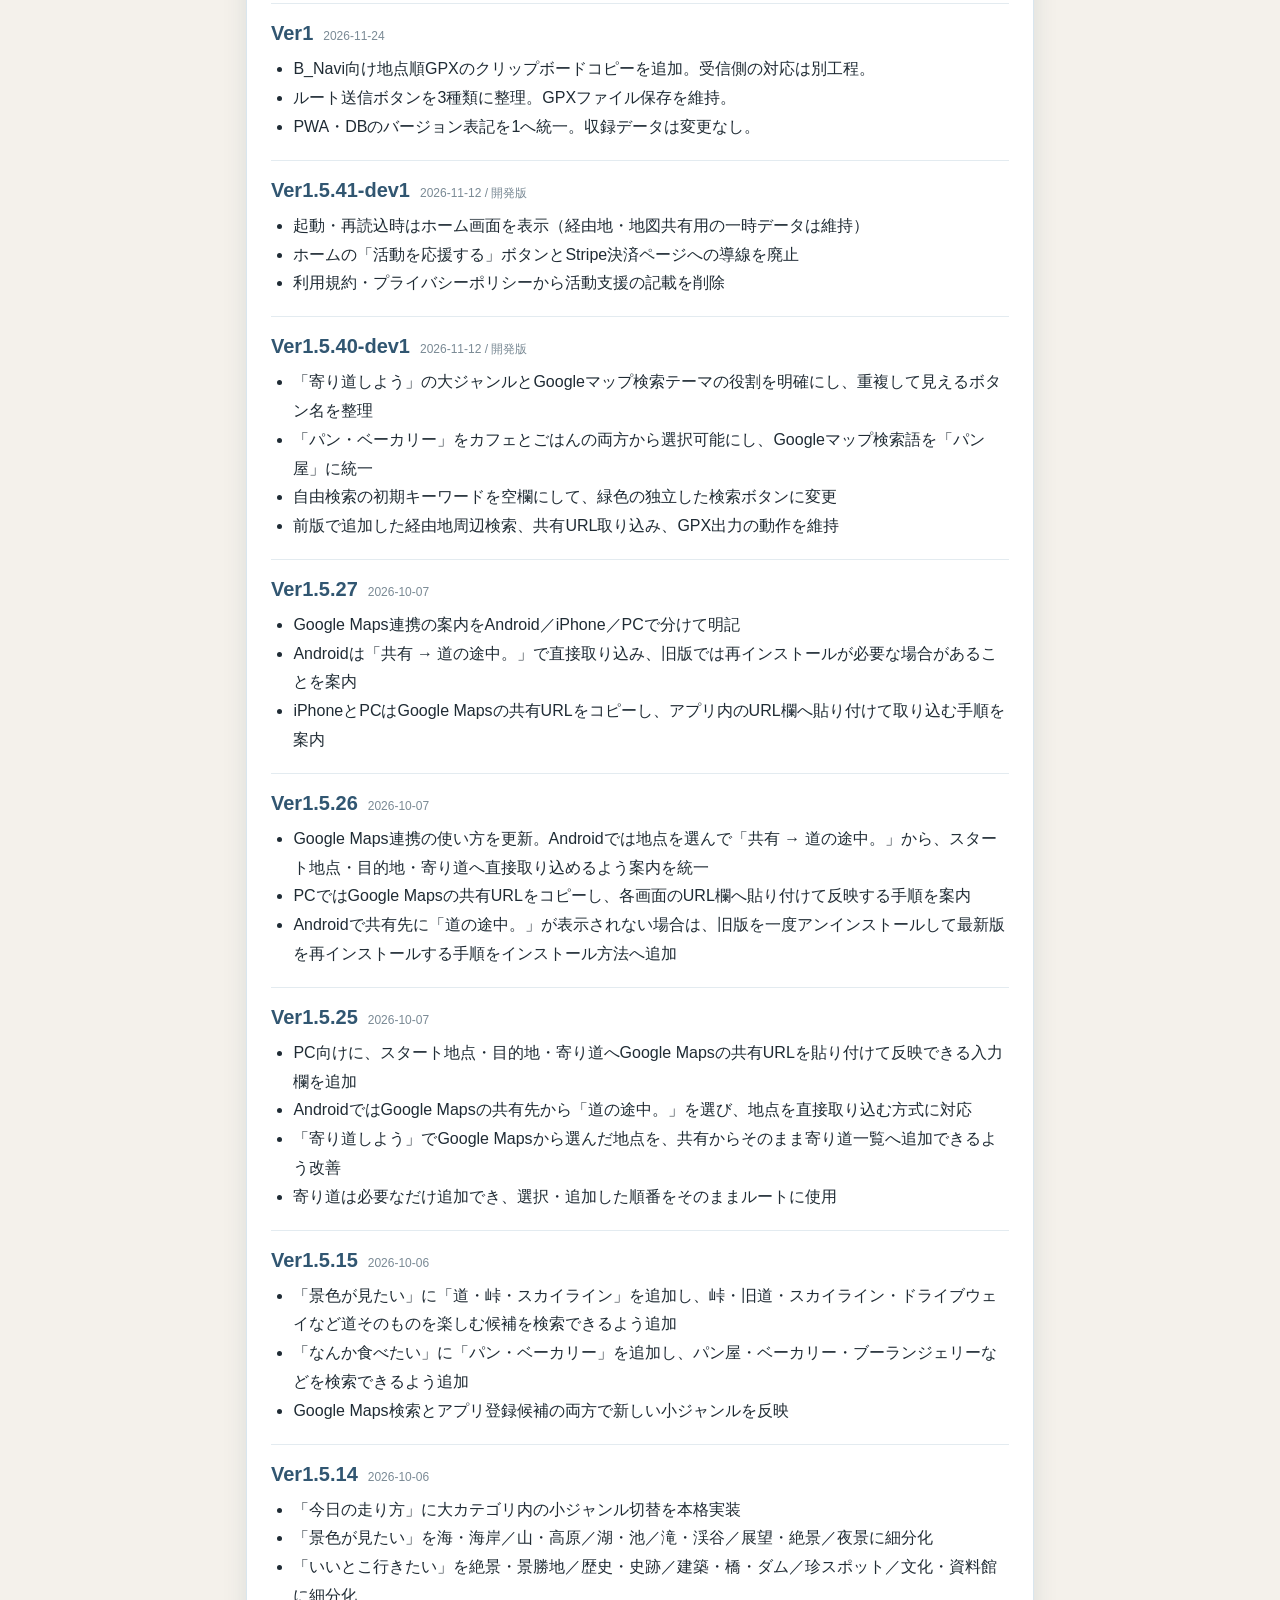
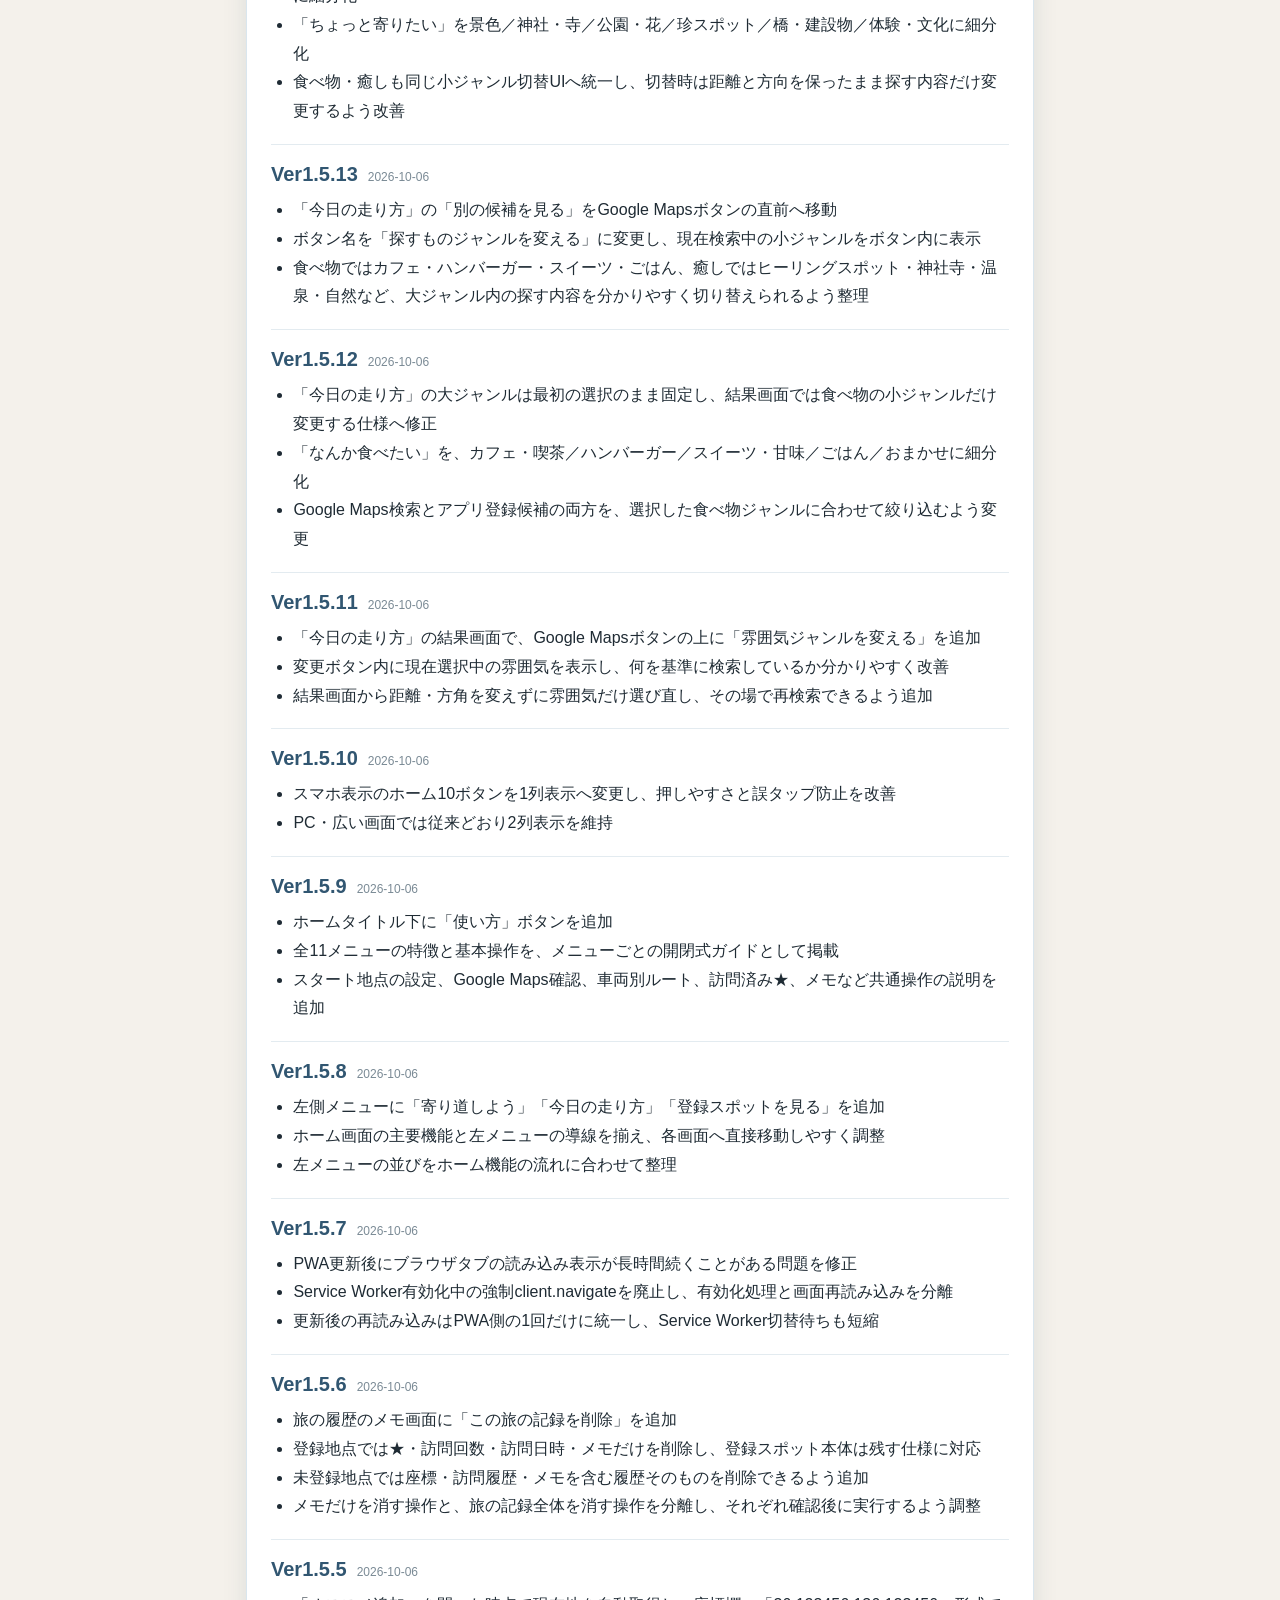
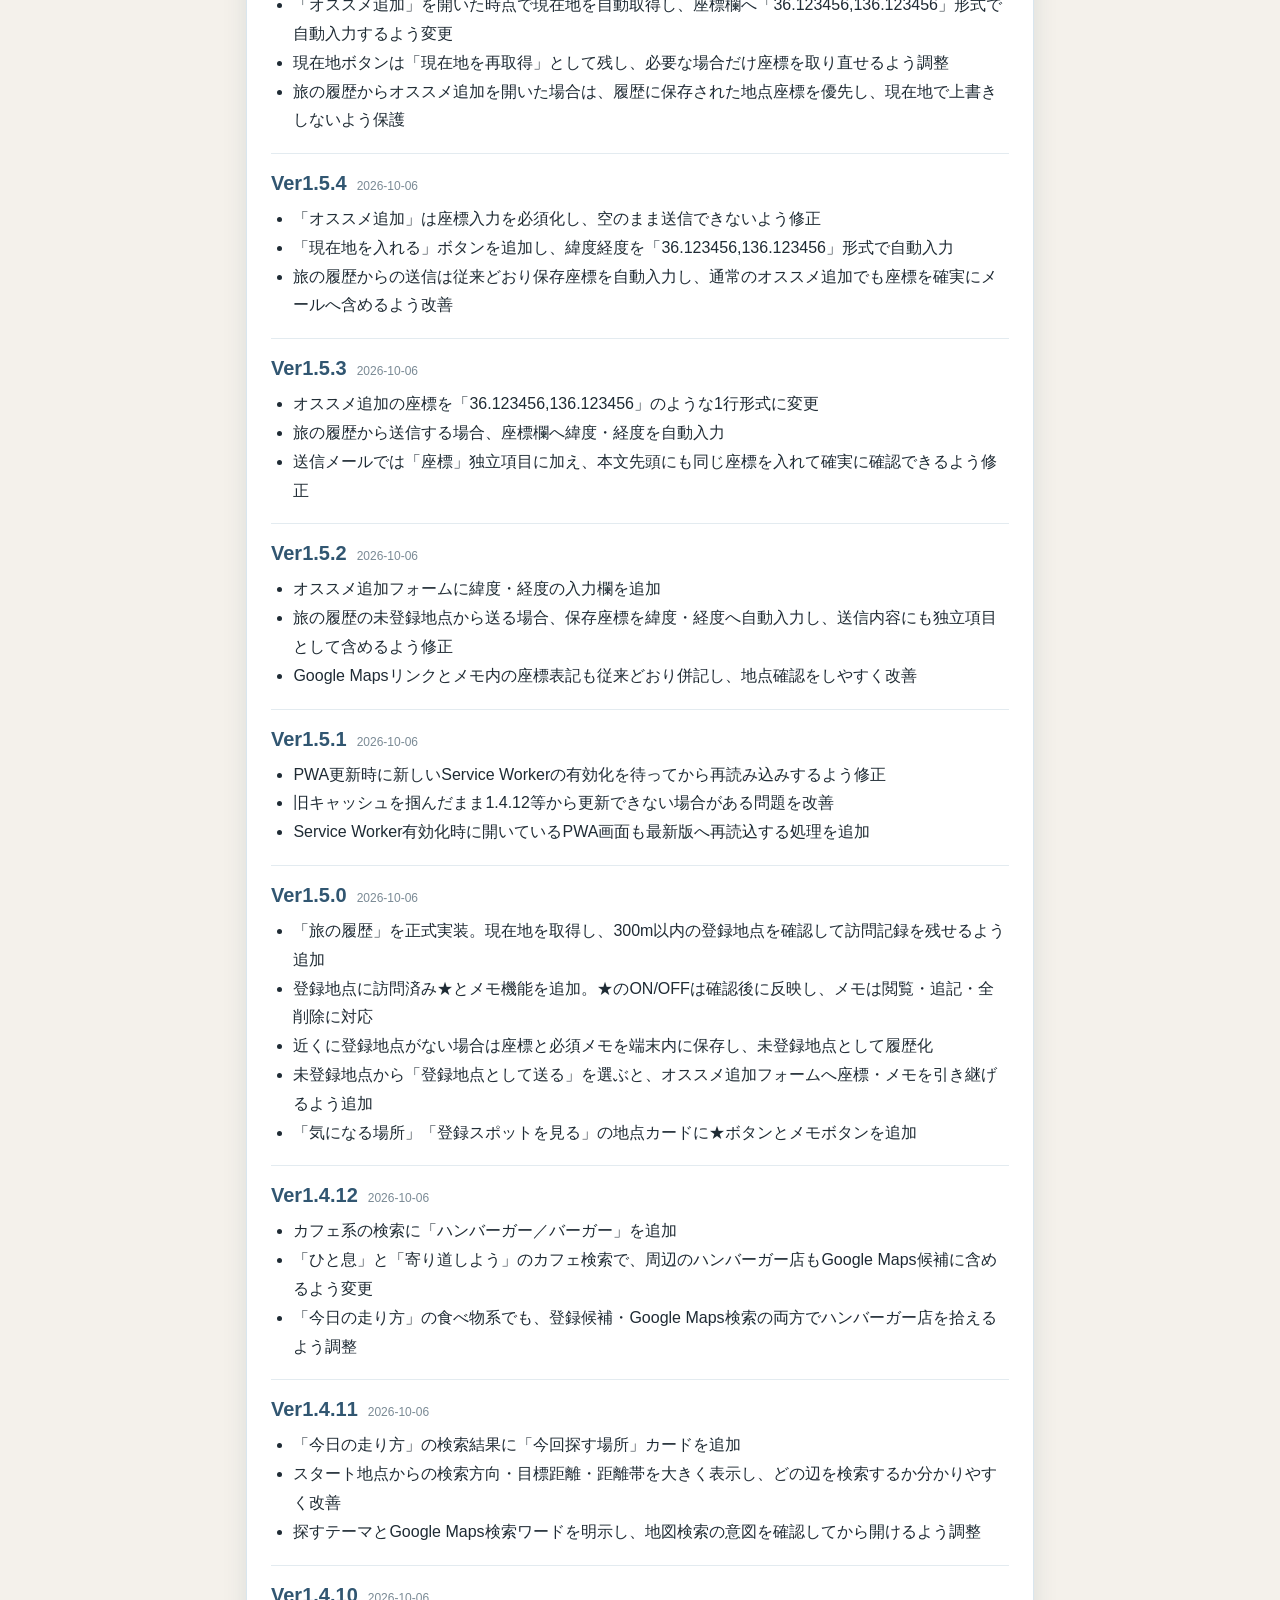
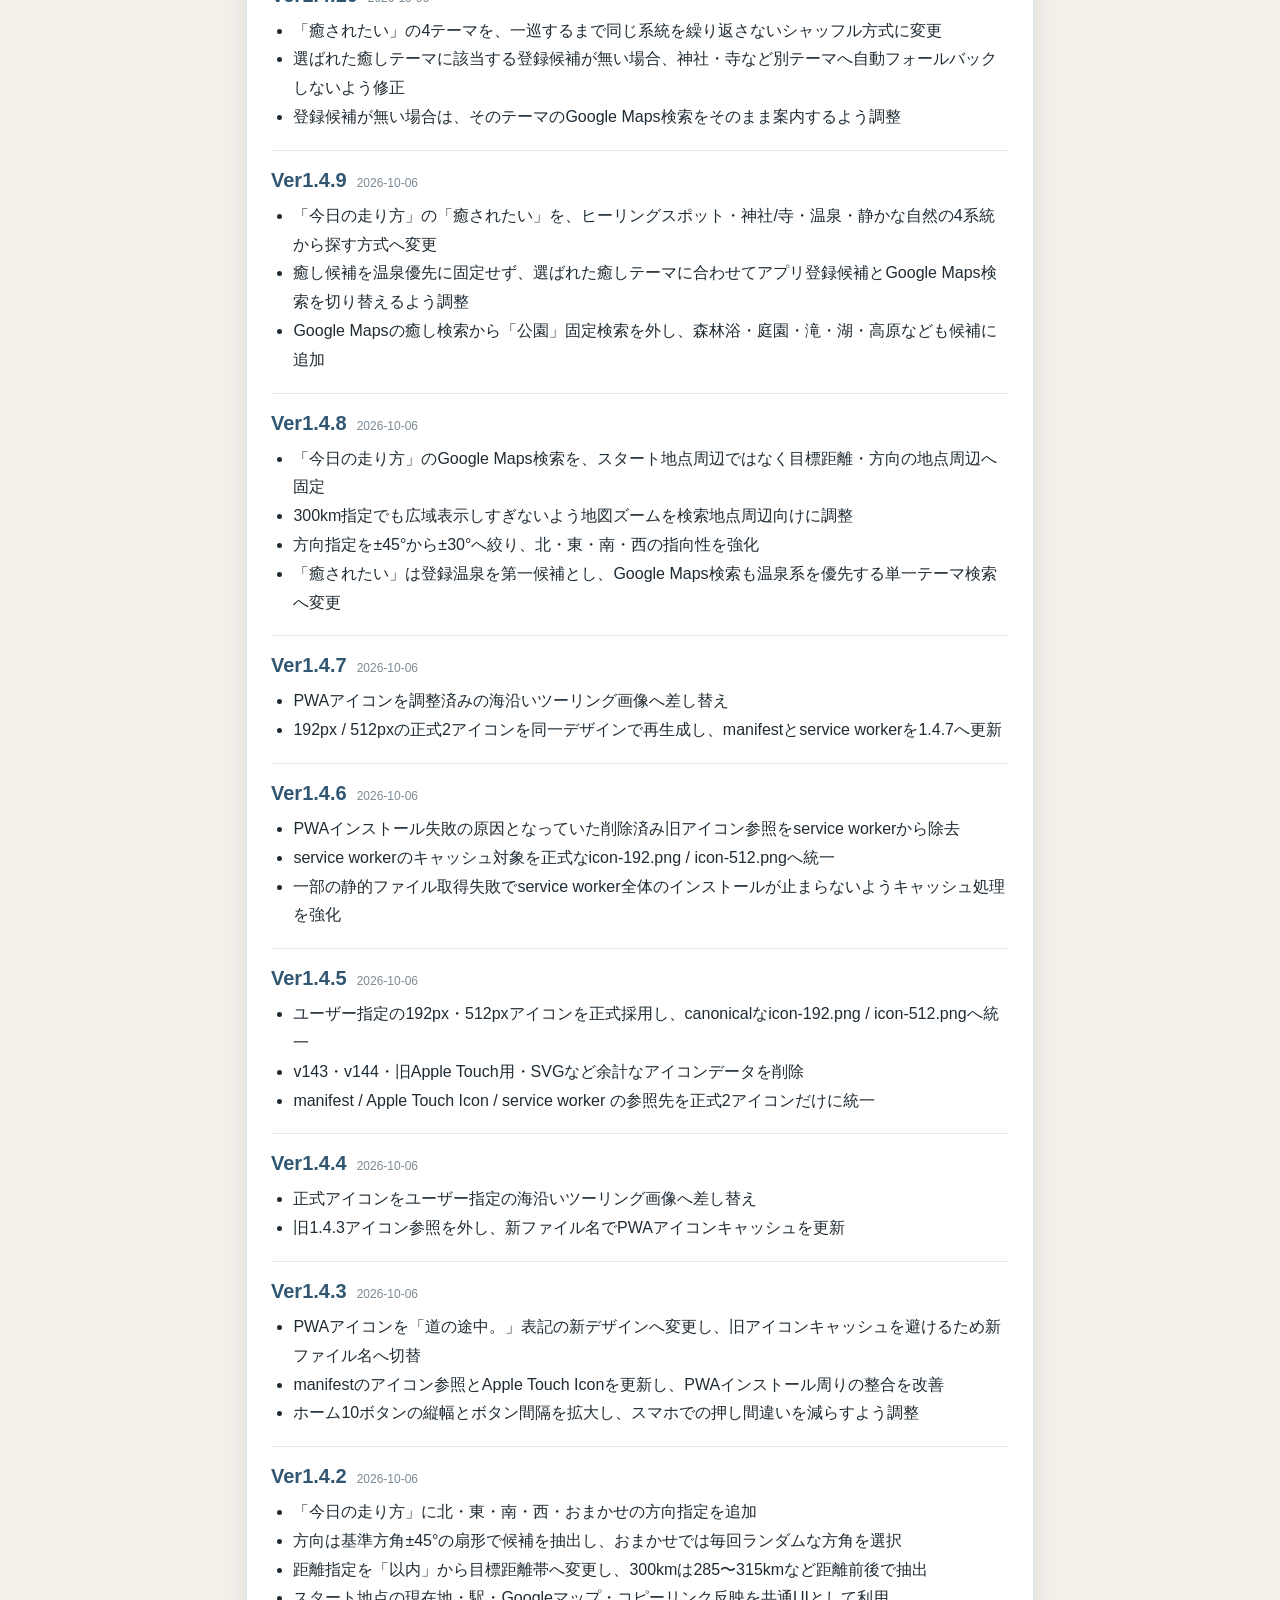
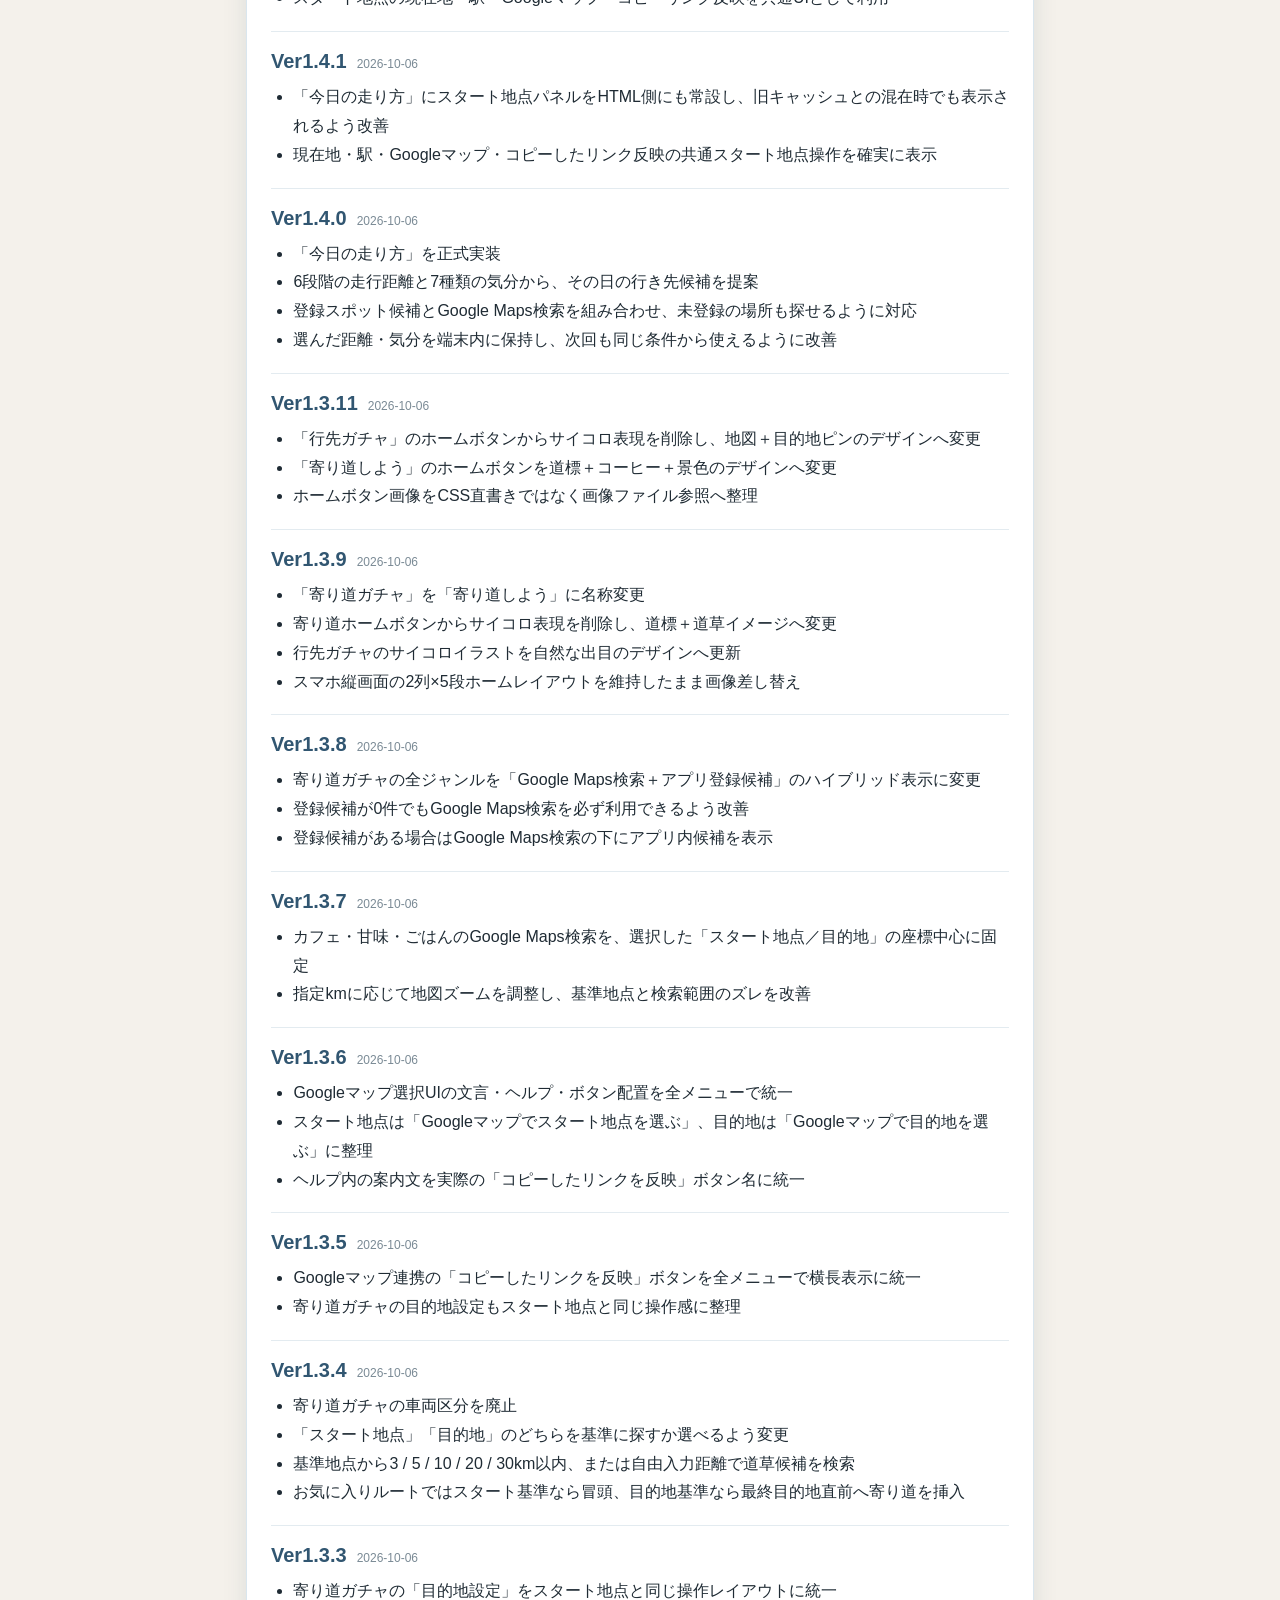
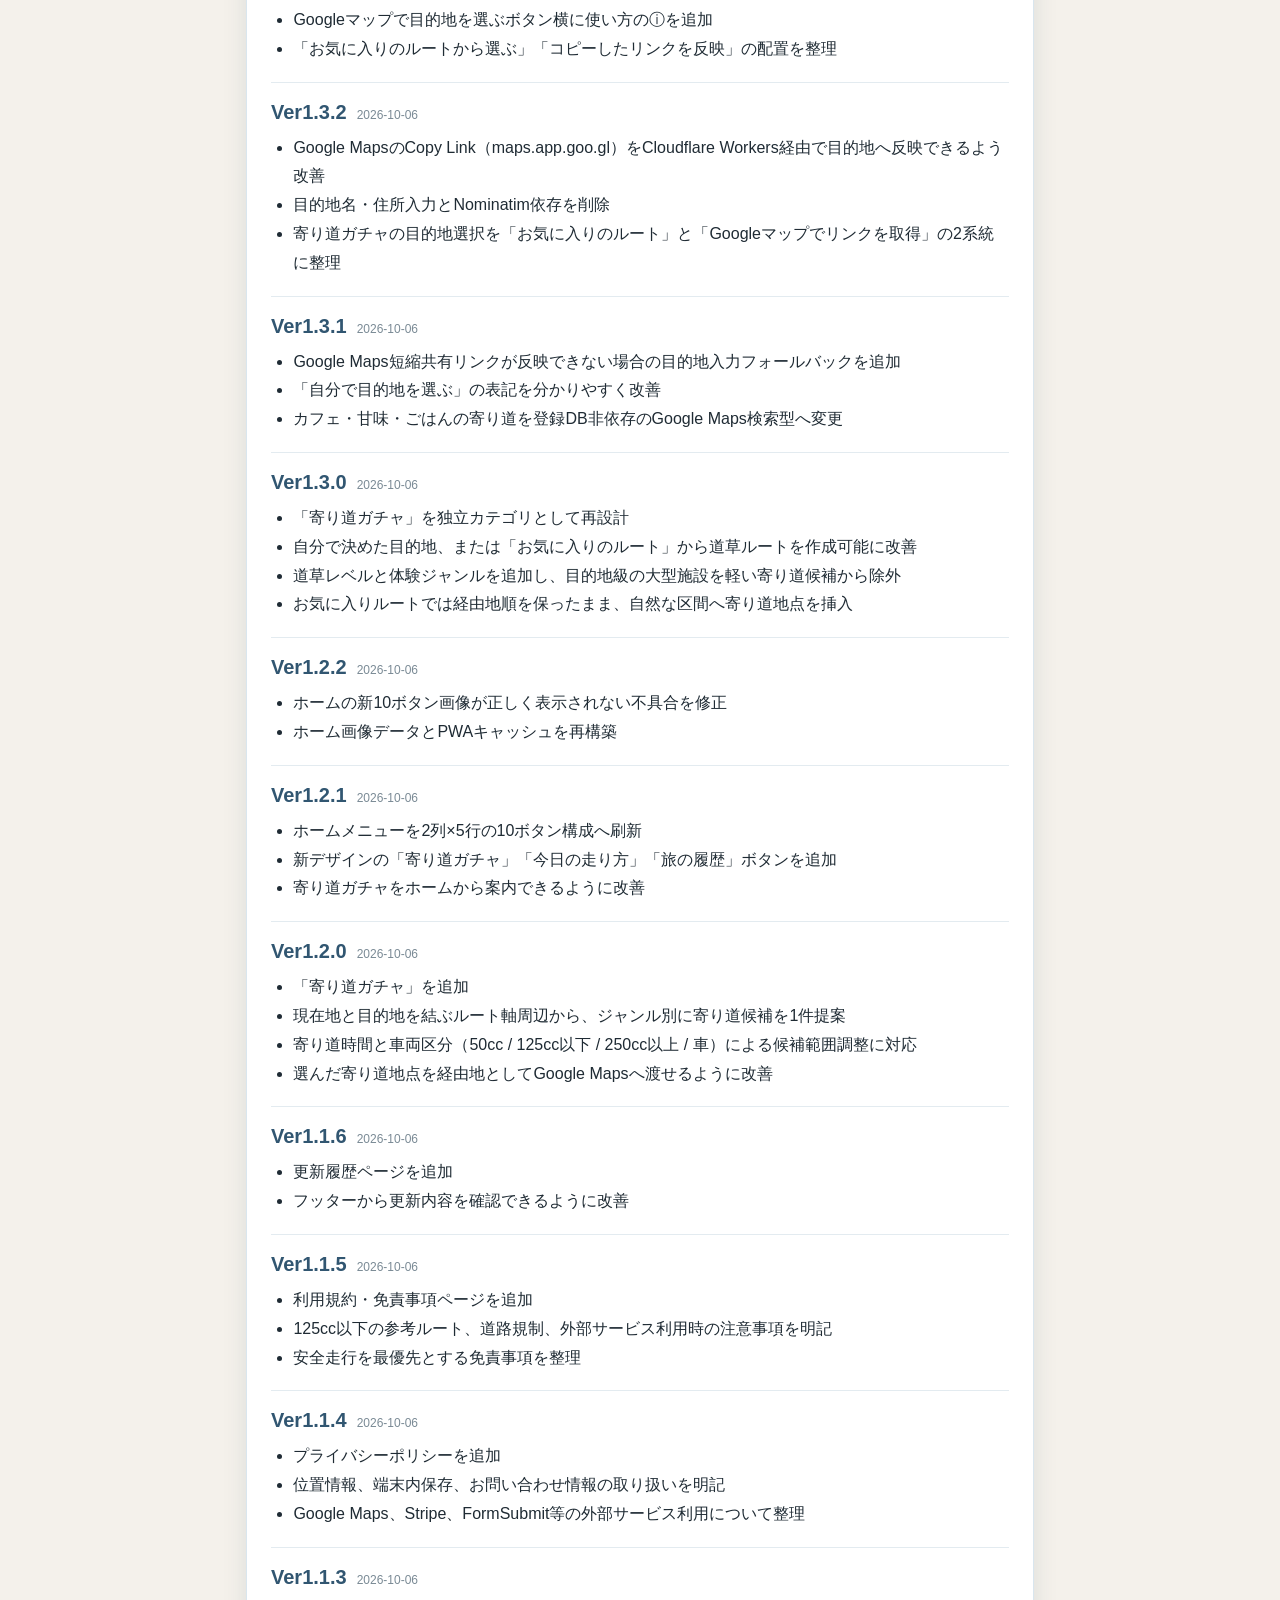
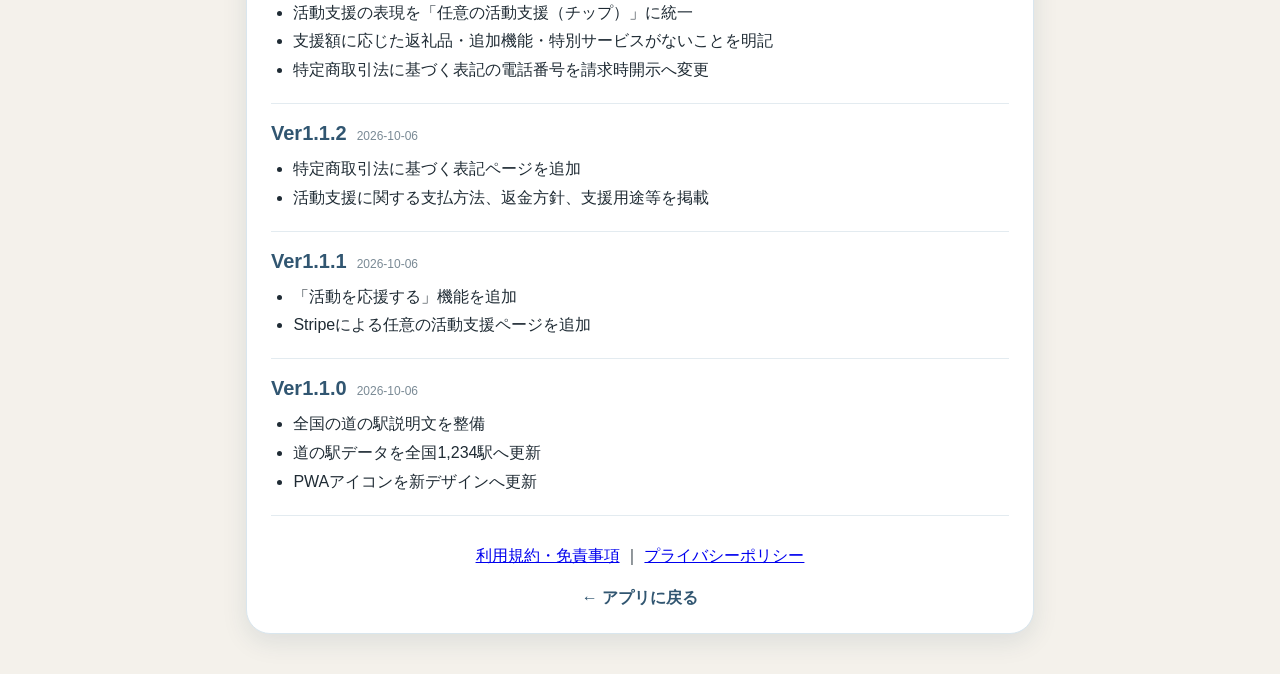
==== commit aaa9b59a: "Ver10: shared illustrated travel template with dynamic icons and text-only waypoints" ====
--- a/history.html
+++ b/history.html
@@ -27,6 +27,7 @@
 <h1>更新履歴</h1>
 <p class="history-intro">「道の途中。」の主な更新内容です。細かな内部調整やデータ修正は省略し、利用者に関係する変更を中心に掲載しています。</p>
 
+<div class="history-entry"><div class="history-head"><span class="history-ver">Ver10</span><span class="history-date">2026-11-25</span></div><ul><li>旅カードを山岳ツーリングの共通イラストテンプレートへ刷新。目的地カテゴリと当選ミッションのアイコンを合成。</li><li>経由地欄は文字だけで最大5地点を掲載。縦・横PNG出力を維持。</li></ul></div>
 <div class="history-entry"><div class="history-head"><span class="history-ver">Ver9</span><span class="history-date">2026-11-25</span></div><ul><li>今の目的地から旅カードを作成。縦長1080×1350・横長1920×1080のPNG保存、対応端末での画像共有。</li><li>最終目的地、登録住所・紹介文、経由地、推定走行距離、当選ミッションを端末内で合成。出発地点と予定日は掲載しない。</li></ul></div>
 <div class="history-entry"><div class="history-head"><span class="history-ver">Ver8</span><span class="history-date">2026-11-25</span></div><ul><li>更新時の画面・抽選処理のバージョン混在を防止。目的地・追加ミッションが反映されない問題への対策。</li><li>更新不一致時は案内を表示し、更新ボタンを明確化。</li></ul></div>
 <div class="history-entry"><div class="history-head"><span class="history-ver">Ver7</span><span class="history-date">2026-11-25</span></div><ul><li>上部のタイトル帯をコンパクトな「今の目的地」欄へ変更。</li><li>すごろく・行先ガチャで決まった行先、登録住所、追加ミッションを端末内に保存。経由地は折りたたみ一覧と手動到着操作に対応。</li></ul></div>
